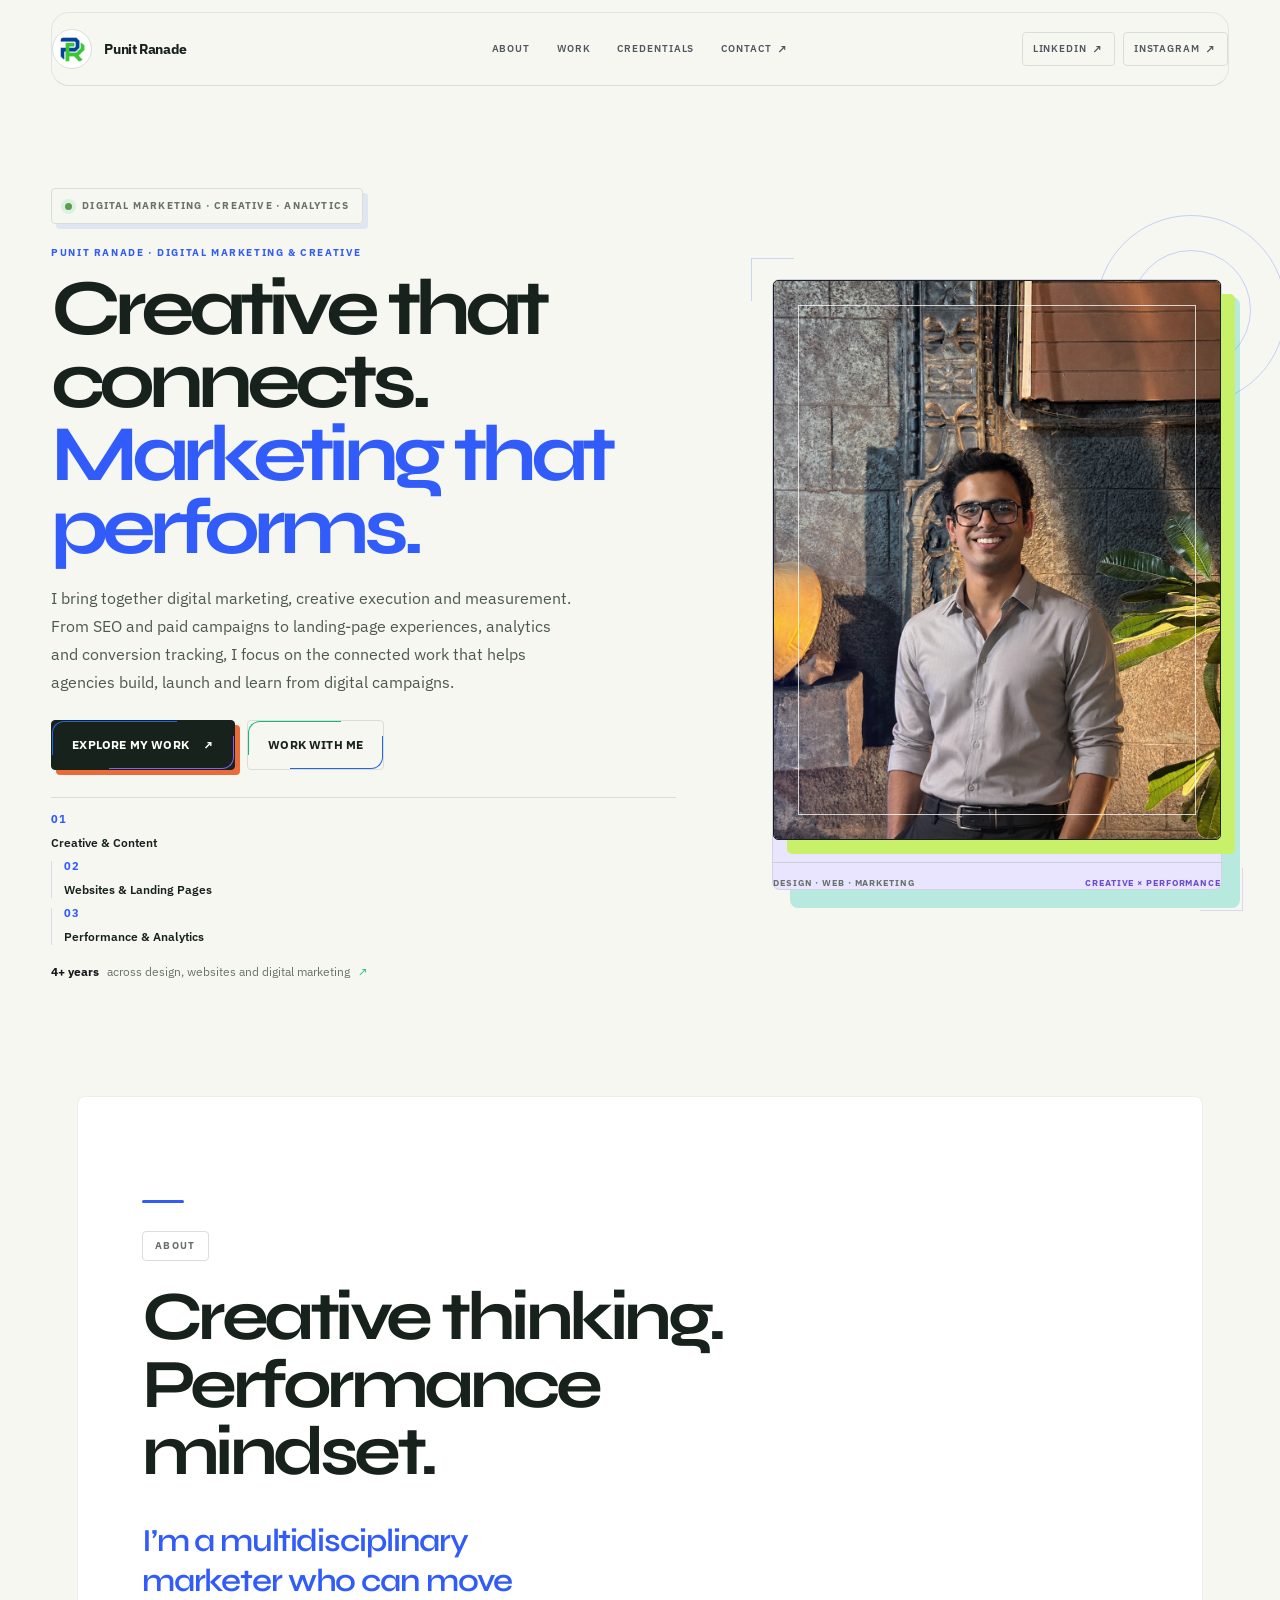
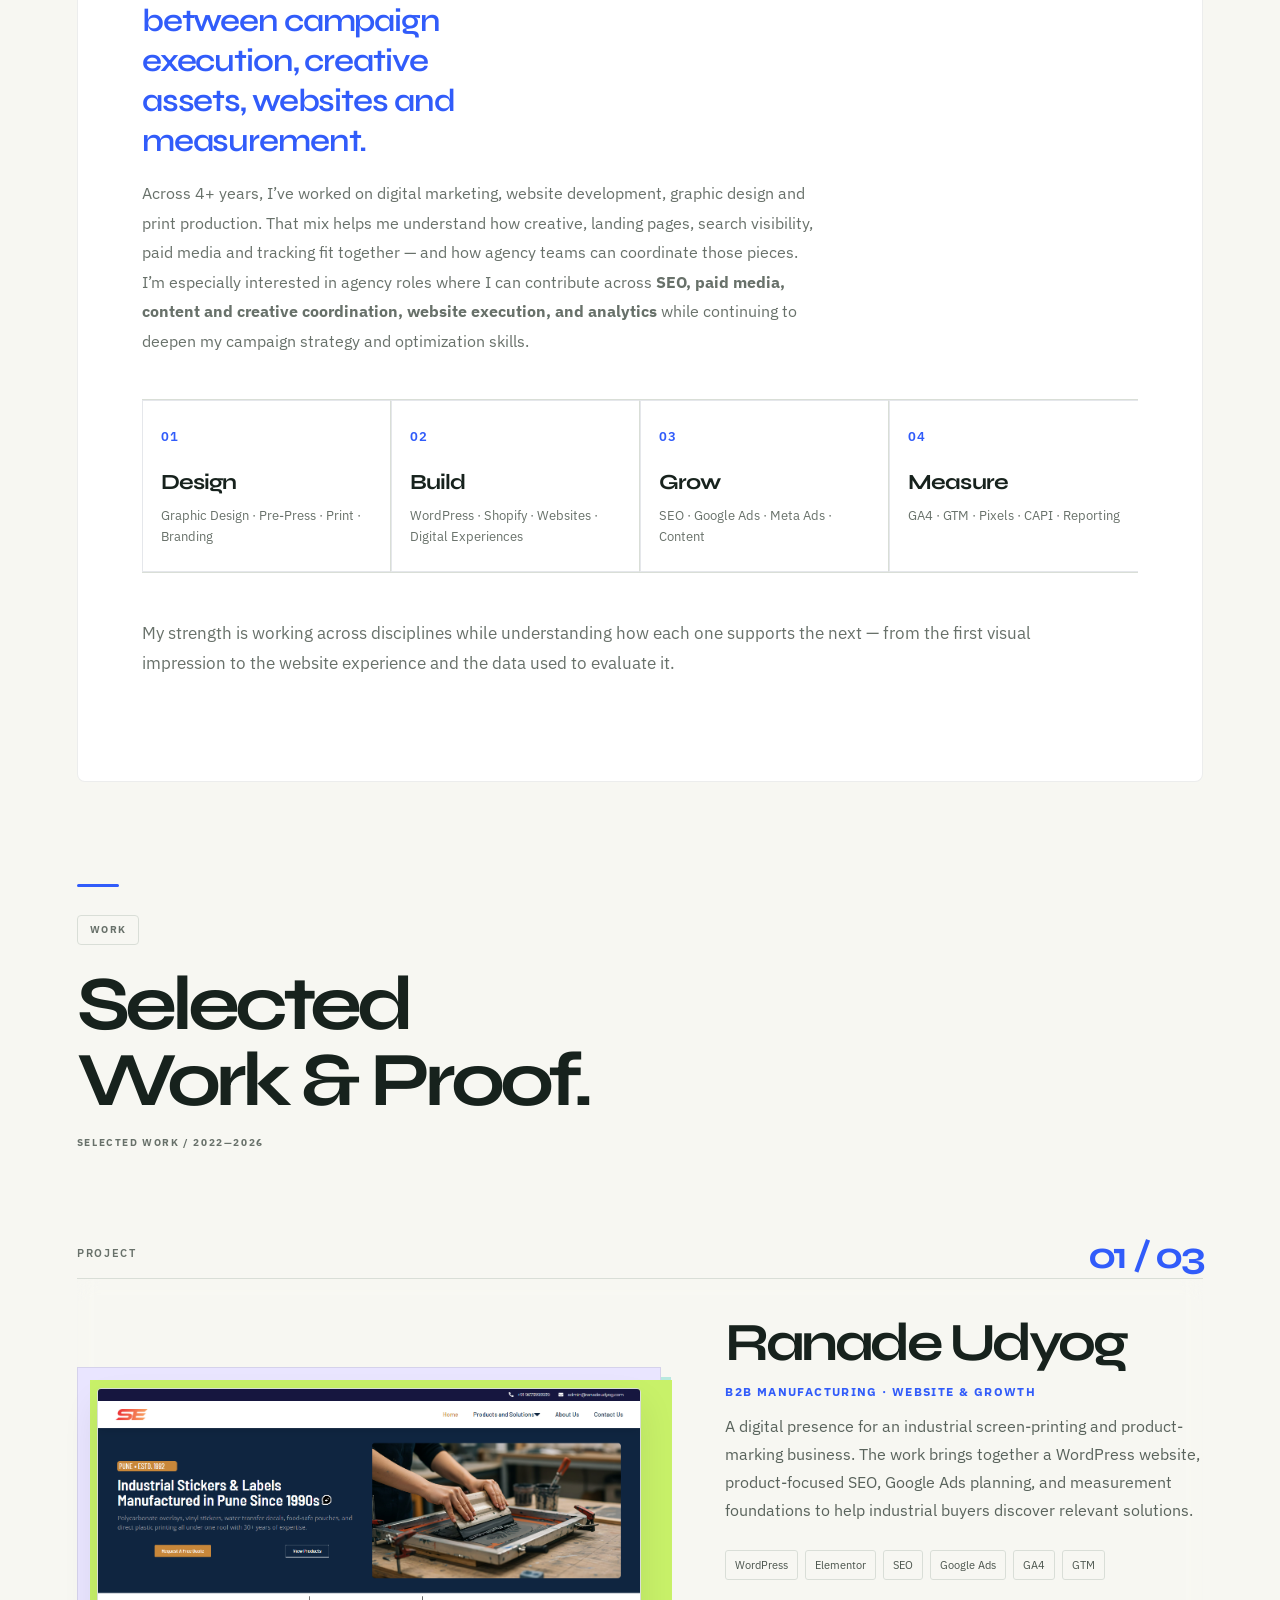
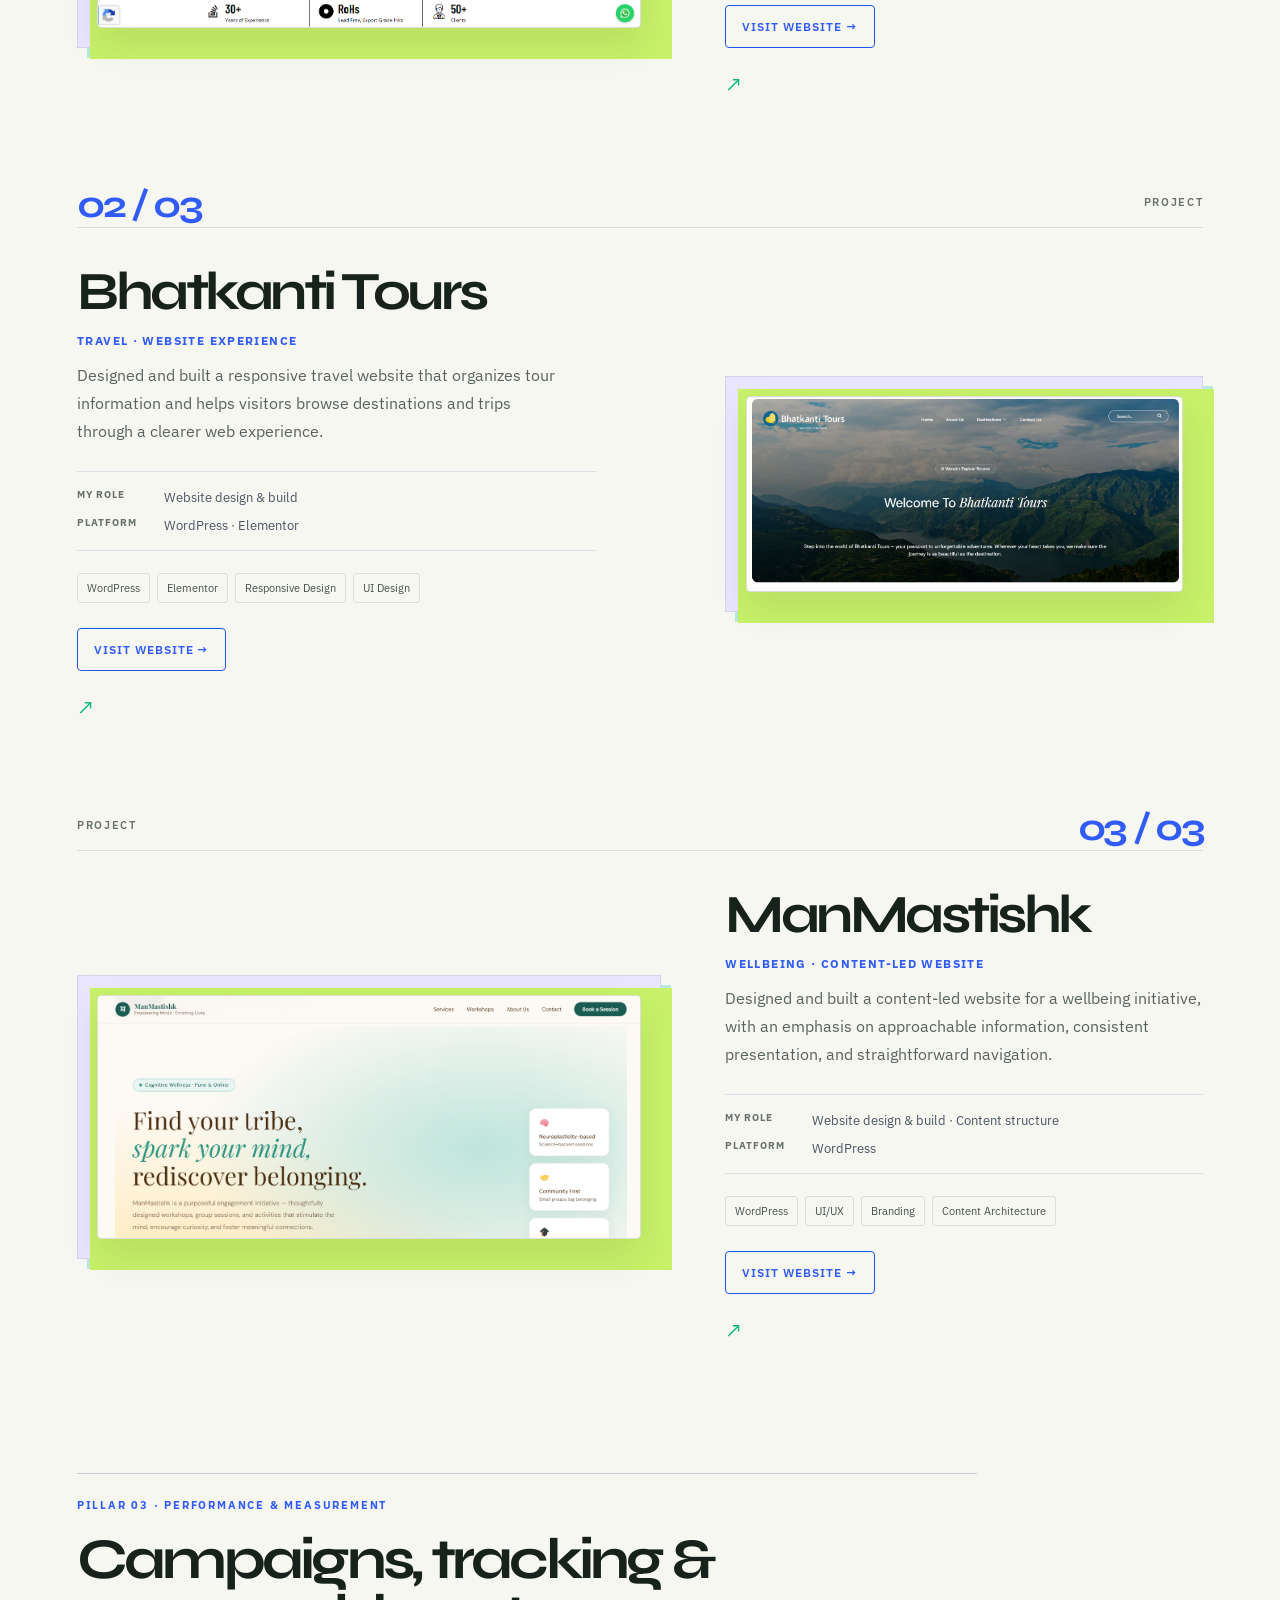
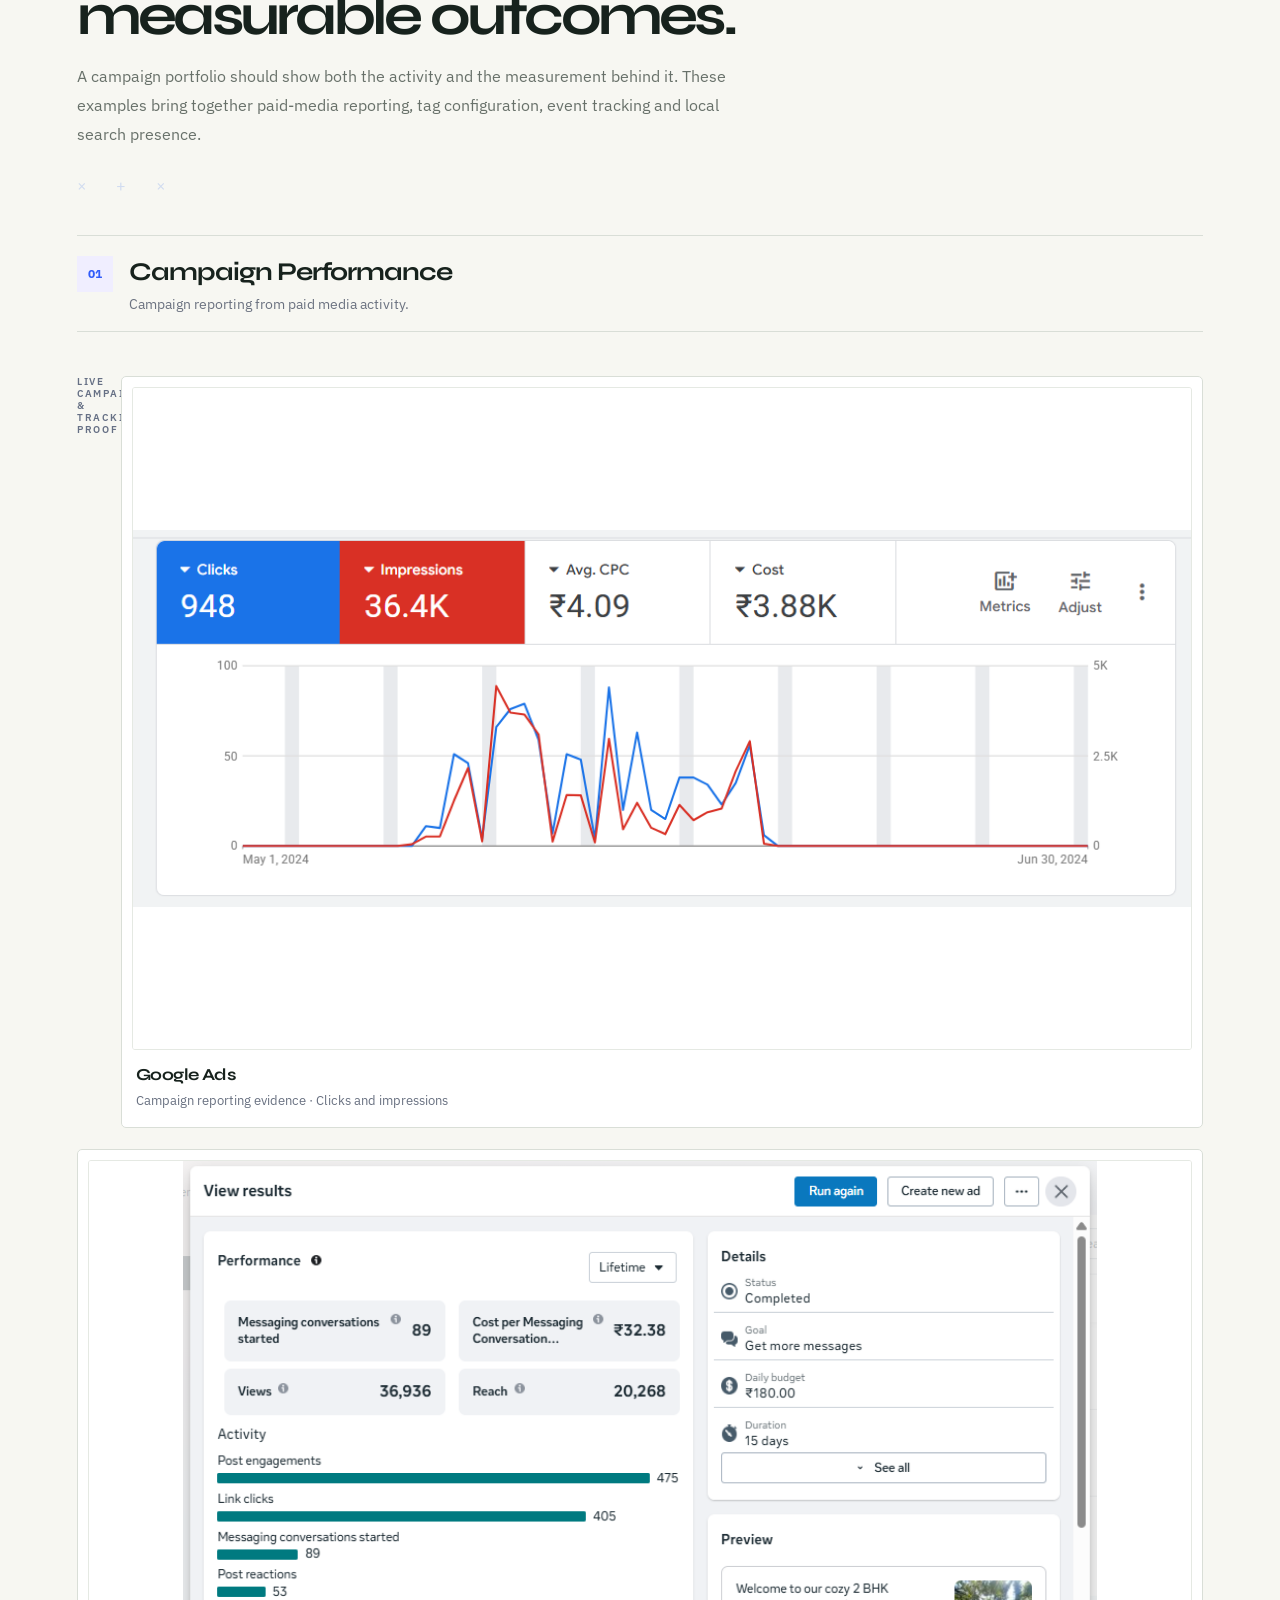
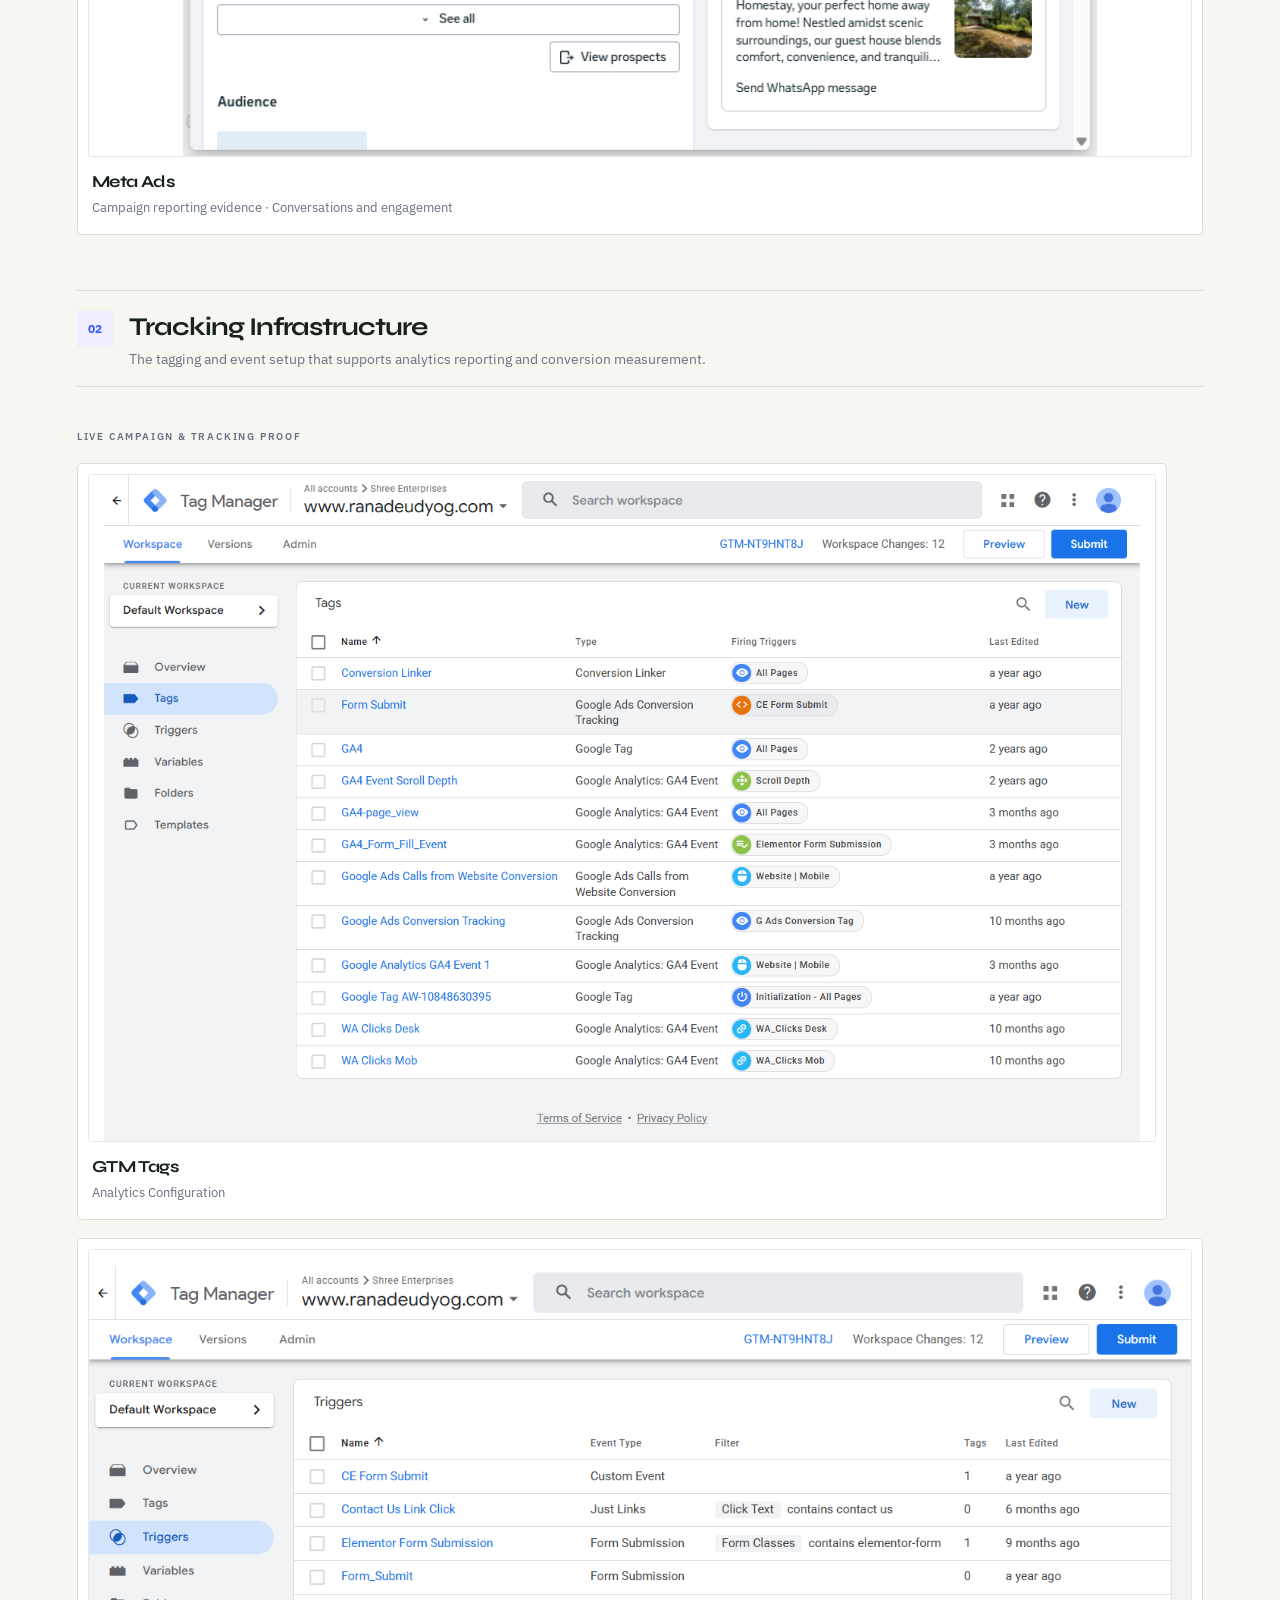
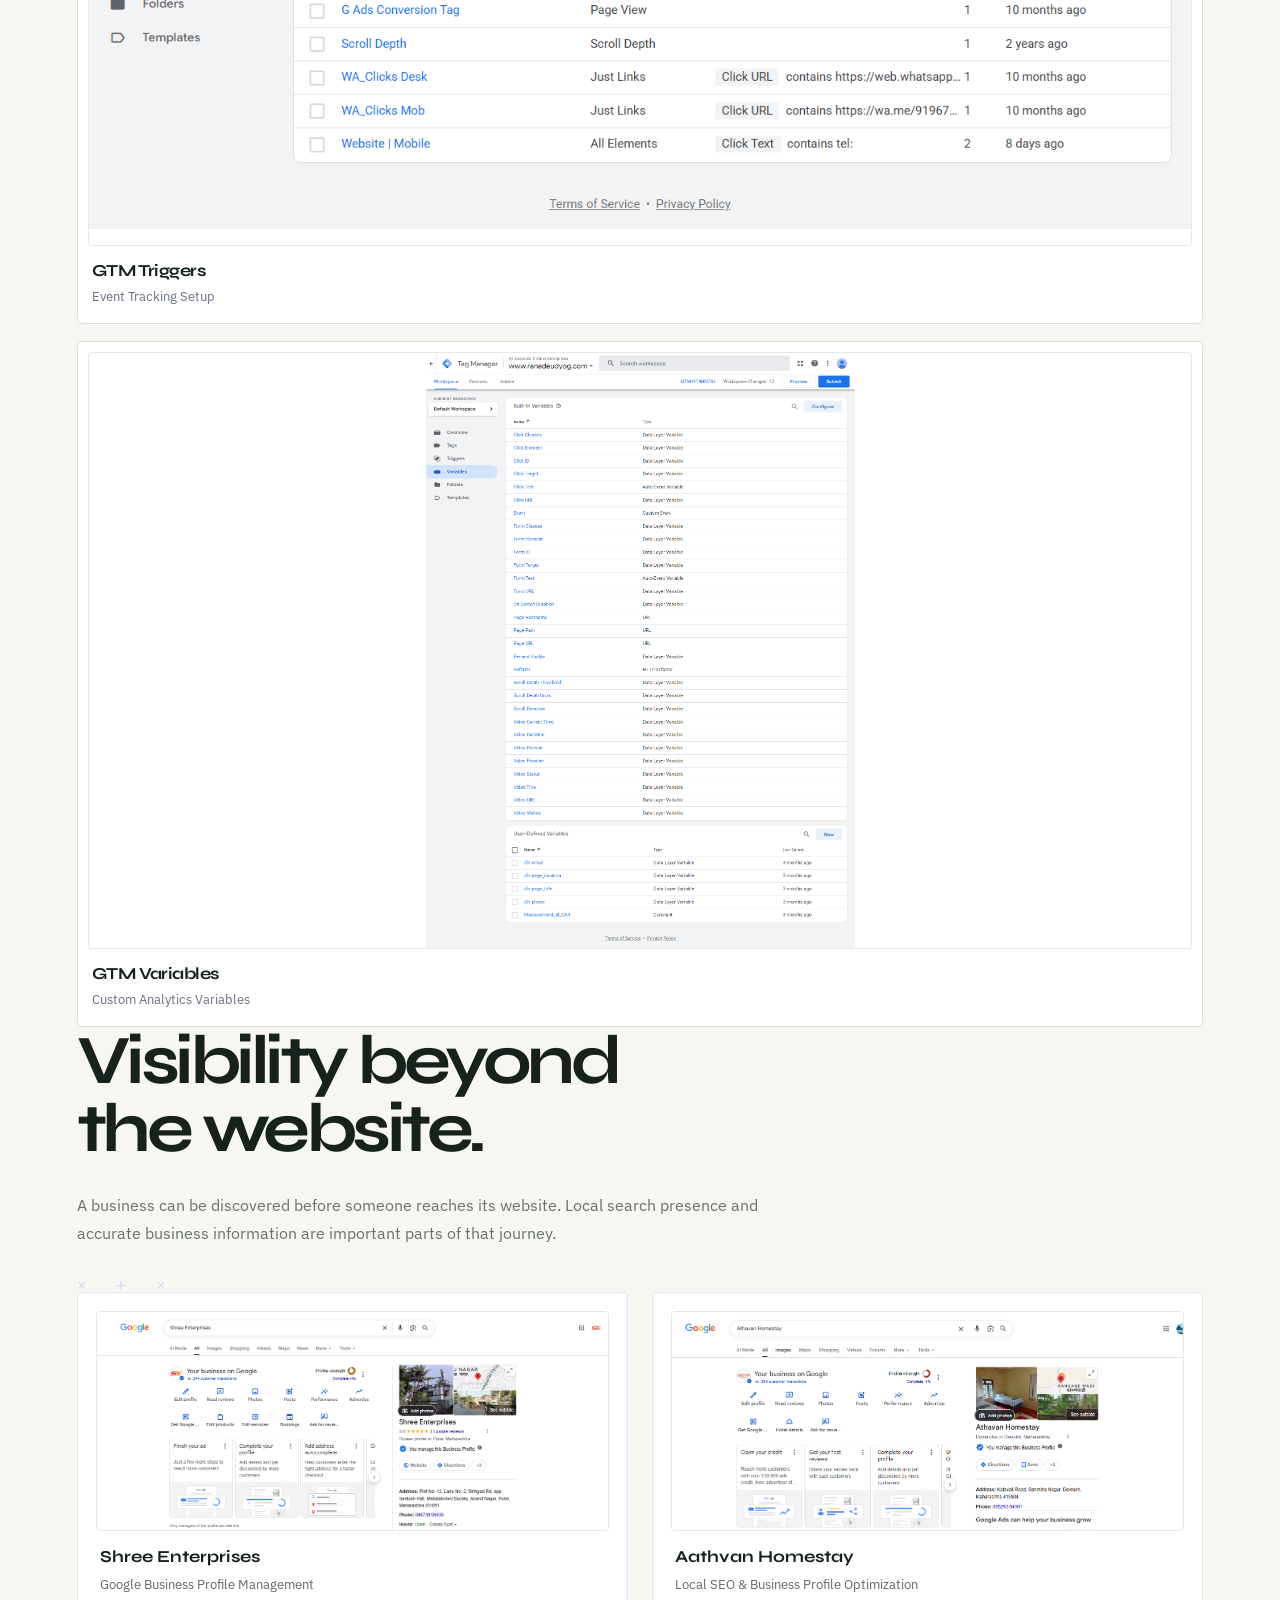
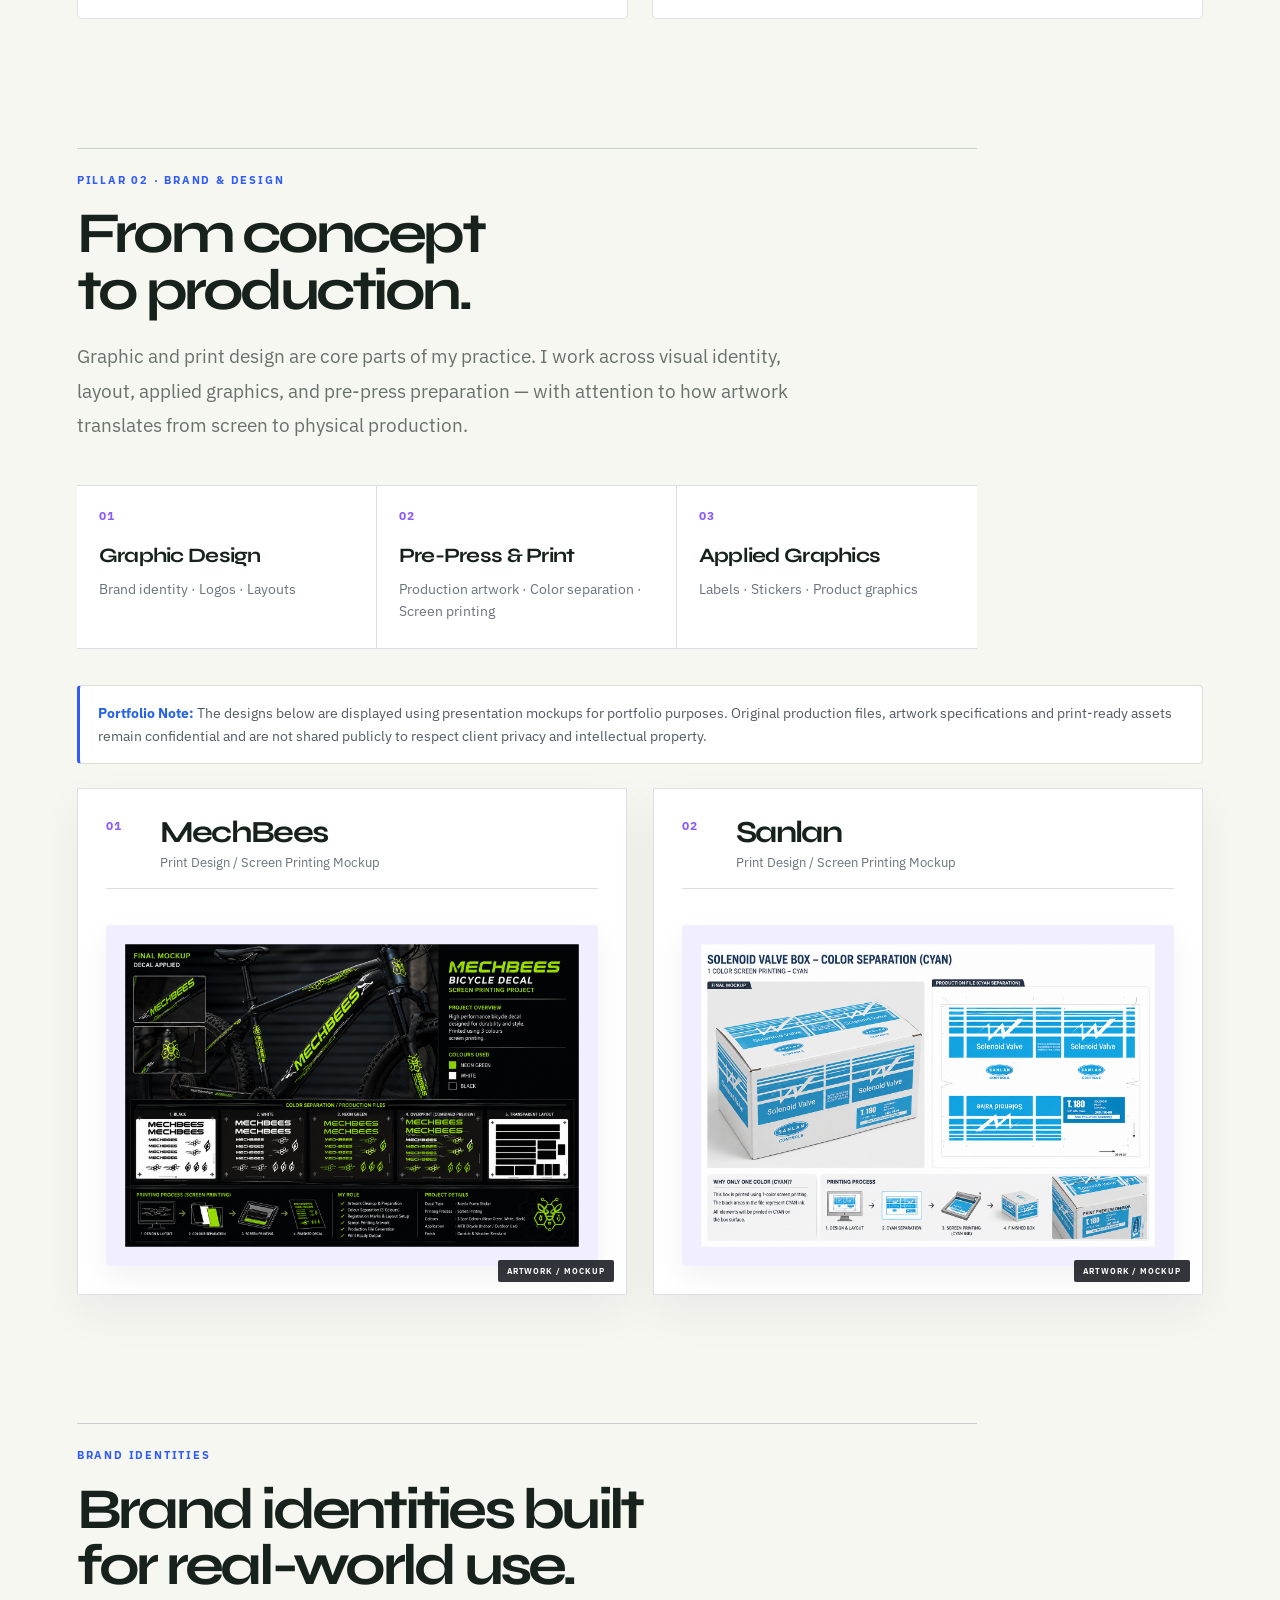
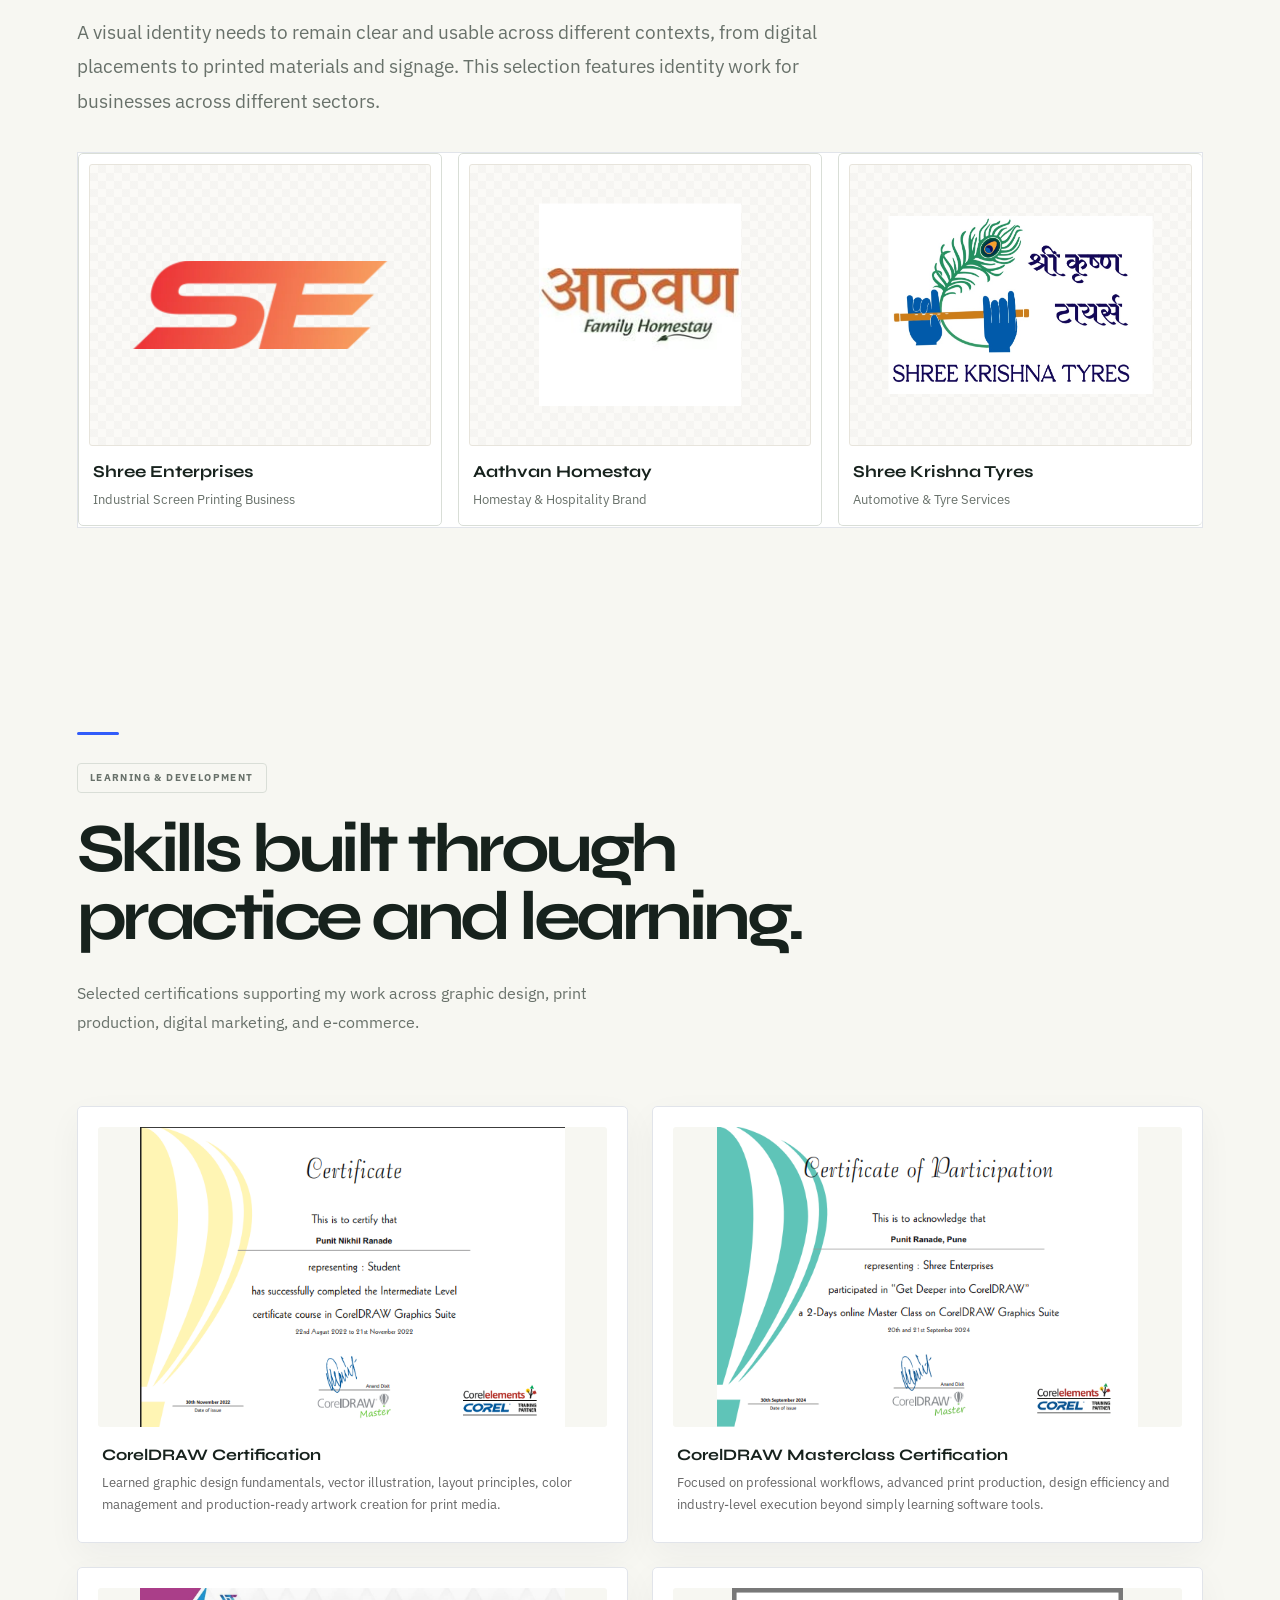
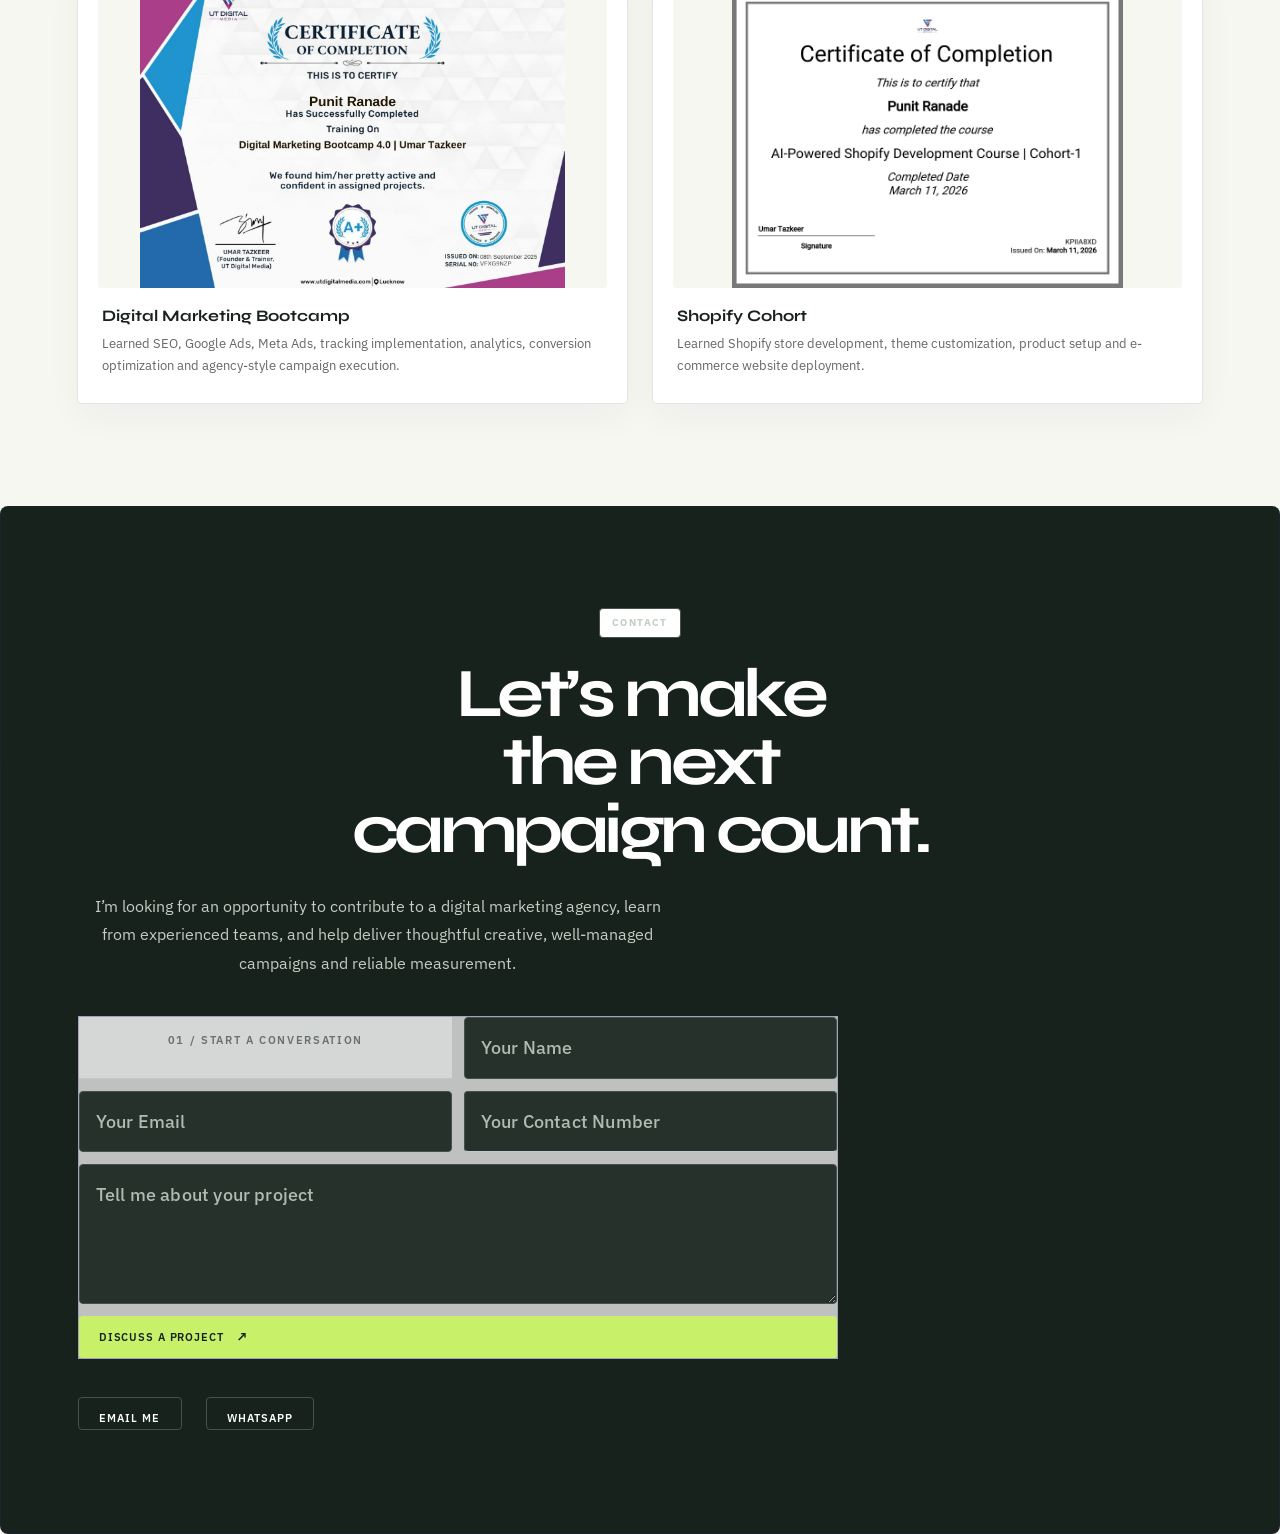
==== index.html @ 127d1a2f "Refine project naming and campaign evidence presentation" ====
<!DOCTYPE html>
<html lang="en">
<head>
    <meta charset="UTF-8">
    <meta name="viewport" content="width=device-width, initial-scale=1.0">
    <title>Punit Ranade | Digital Marketing, Creative & Analytics</title>
    <meta name="description" content="Punit Ranade’s portfolio: digital marketing, SEO, Google Ads, Meta Ads, GA4, GTM, website development, graphic design and campaign measurement." />
    <link rel="icon" type="image/png" href="assets/logo.png">
    <link rel="apple-touch-icon" href="assets/logo.png">
    <link rel="preconnect" href="https://fonts.googleapis.com">
    <link href="https://fonts.googleapis.com/css2?family=Syne:wght@400;500;600;700;800&family=IBM+Plex+Sans:wght@300;400;500;600;700&display=swap" rel="stylesheet">
    <link rel="stylesheet" href="style.css">
    <link rel="stylesheet" href="theme.css?v=header-refinement-2026-10-23">
    <link rel="stylesheet" href="agency-redesign.css?v=2026-10-26">
    <style>
        @media (hover:hover) and (pointer:fine) and (prefers-reduced-motion:no-preference){
            body,body *{cursor:none!important}
            .cursor-dot,.cursor-ring{position:fixed;top:0;left:0;pointer-events:none;z-index:10000;will-change:transform,opacity;opacity:0;transition:opacity .2s ease}
            .cursor-dot{width:7px;height:7px;border-radius:50%;background:var(--blue,#2563EB);margin:-3.5px 0 0 -3.5px}
            .cursor-ring{width:42px;height:42px;border:1px solid rgba(37,99,235,.58);border-radius:50%;display:grid;place-items:center;margin:-21px 0 0 -21px;transition:width .22s ease,height .22s ease,margin .22s ease,border-color .22s ease,background .22s ease,opacity .2s ease,box-shadow .22s ease}
            .cursor-ring span{font:700 7px/1 'IBM Plex Sans',sans-serif;letter-spacing:.08em;color:#fff;opacity:0;transform:scale(.7);transition:opacity .18s ease,transform .18s ease}
            .cursor-dot.is-visible,.cursor-ring.is-visible{opacity:1}
            .cursor-ring.is-active{width:54px;height:54px;margin:-27px 0 0 -27px;border-color:transparent;background:linear-gradient(135deg,var(--blue,#2563EB),var(--purple,#8B5CF6));box-shadow:0 8px 22px rgba(37,99,235,.22)}
            .cursor-ring.is-active span{opacity:1;transform:scale(1)}
            .cursor-ring.is-down{width:34px;height:34px;margin:-17px 0 0 -17px}
        }
        @media (prefers-reduced-motion:reduce), (hover:none), (pointer:coarse){
            .cursor-dot,.cursor-ring{display:none!important}
        }
    </style>
</head>
<body>
    <div class="cursor-dot" aria-hidden="true"></div>
    <div class="cursor-ring" aria-hidden="true"><span></span></div>

    <header class="navbar">
        <a class="logo" href="#top" aria-label="Punit Ranade — home">
            <img src="assets/logo.png" alt="">
            <span class="brand-name">Punit Ranade</span>
        </a>
        <nav aria-label="Main navigation"><ul><li><a href="#about">About</a></li><li><a href="#work">Work</a></li><li><a href="#proof">Credentials</a></li><li><a href="#contact">Contact <span aria-hidden="true">↗</span></a></li></ul></nav>
        <div class="social-links"><a href="https://www.linkedin.com/in/punit-ranade-09" target="_blank" rel="noopener noreferrer">LinkedIn <span aria-hidden="true">↗</span></a><a href="https://www.instagram.com/punitranade" target="_blank" rel="noopener noreferrer">Instagram <span aria-hidden="true">↗</span></a></div>
    </header>

    <section class="hero hero-redesign">
        <div class="hero-content">
            <span class="hero-tag"><span class="hero-status-dot"></span> DIGITAL MARKETING · CREATIVE · ANALYTICS</span>
            <p class="hero-kicker">PUNIT RANADE · DIGITAL MARKETING & CREATIVE</p>
            <h1>Creative that connects.<br><span>Marketing that performs.</span></h1>
            <p class="hero-intro">I bring together digital marketing, creative execution and measurement. From SEO and paid campaigns to landing-page experiences, analytics and conversion tracking, I focus on the connected work that helps agencies build, launch and learn from digital campaigns.</p>
            <div class="hero-buttons"><a href="#work" class="btn-primary">Explore My Work <span aria-hidden="true">↗</span></a><a href="#contact" class="btn-secondary">Work With Me</a></div>
            <div class="hero-pillars" aria-label="Core service areas">
                <a href="#work"><span>01</span> Creative &amp; Content</a>
                <a href="#work"><span>02</span> Websites &amp; Landing Pages</a>
                <a href="#work"><span>03</span> Performance &amp; Analytics</a>
            </div>
            <p class="hero-proofline"><strong>4+ years</strong> across design, websites and digital marketing <span aria-hidden="true">↗</span></p>
        </div>
        <div class="hero-image hero-image-redesign">
            <div class="hero-image-frame"><img src="assets/profile-image.png" alt="Punit Ranade"></div>
            <div class="hero-image-note"><span>DESIGN · WEB · MARKETING</span><span>CREATIVE × PERFORMANCE</span></div>
            <div class="hero-orbit hero-orbit-one" aria-hidden="true"></div>
            <div class="hero-orbit hero-orbit-two" aria-hidden="true"></div>
        </div>
    </section>

    <section id="about" class="section">
        <span class="section-tag">About</span>
        <h2>Creative thinking. Performance mindset.</h2>
        <p class="about-lead">I’m a multidisciplinary marketer who can move between campaign execution, creative assets, websites and measurement.</p>
        <p>Across 4+ years, I’ve worked on digital marketing, website development, graphic design and print production. That mix helps me understand how creative, landing pages, search visibility, paid media and tracking fit together — and how agency teams can coordinate those pieces.</p>
        <p>I’m especially interested in agency roles where I can contribute across <strong>SEO, paid media, content and creative coordination, website execution, and analytics</strong> while continuing to deepen my campaign strategy and optimization skills.</p>
        <div class="about-path">
            <div class="about-step"><span>01</span><h3>Design</h3><p>Graphic Design · Pre-Press · Print · Branding</p></div>
            <div class="about-step"><span>02</span><h3>Build</h3><p>WordPress · Shopify · Websites · Digital Experiences</p></div>
            <div class="about-step"><span>03</span><h3>Grow</h3><p>SEO · Google Ads · Meta Ads · Content</p></div>
            <div class="about-step"><span>04</span><h3>Measure</h3><p>GA4 · GTM · Pixels · CAPI · Reporting</p></div>
        </div>
        <p class="about-close">My strength is working across disciplines while understanding how each one supports the next — from the first visual impression to the website experience and the data used to evaluate it.</p>
    </section>

    <section id="work" class="section">
        <span class="section-tag">Work</span>
        <h2>Selected Work &amp; Proof.</h2>

        <div class="project"><div class="project-image"><img src="assets/ranadeudyog.png" alt="Ranade Udyog website preview"></div><div class="project-content"><h3>Ranade Udyog</h3><span class="project-category">B2B Manufacturing · Website &amp; Growth</span><p>A digital presence for an industrial screen-printing and product-marking business. The work brings together a WordPress website, product-focused SEO, Google Ads planning, and measurement foundations to help industrial buyers discover relevant solutions.</p><div class="tags"><span>WordPress</span><span>Elementor</span><span>SEO</span><span>Google Ads</span><span>GA4</span><span>GTM</span></div><a href="https://ranadeudyog.com" target="_blank" rel="noopener noreferrer">Visit Website →</a></div></div>

        <div class="project reverse"><div class="project-image"><img src="assets/bhatkanti.png" alt="Bhatkanti Tours website preview"></div><div class="project-content"><h3>Bhatkanti Tours</h3><span class="project-category">Travel · Website Experience</span><p>Designed and built a responsive travel website that organizes tour information and helps visitors browse destinations and trips through a clearer web experience.</p><div class="project-meta"><span><b>MY ROLE</b> Website design &amp; build</span><span><b>PLATFORM</b> WordPress · Elementor</span></div><div class="tags"><span>WordPress</span><span>Elementor</span><span>Responsive Design</span><span>UI Design</span></div><a href="https://bhatkantitours.com" target="_blank" rel="noopener noreferrer">Visit Website →</a></div></div>

        <div class="project"><div class="project-image"><img src="assets/manmastishk.png" alt="ManMastishk website preview"></div><div class="project-content"><h3>ManMastishk</h3><span class="project-category">Wellbeing · Content-Led Website</span><p>Designed and built a content-led website for a wellbeing initiative, with an emphasis on approachable information, consistent presentation, and straightforward navigation.</p><div class="project-meta"><span><b>MY ROLE</b> Website design &amp; build · Content structure</span><span><b>PLATFORM</b> WordPress</span></div><div class="tags"><span>WordPress</span><span>UI/UX</span><span>Branding</span><span>Content Architecture</span></div><a href="https://manmastishk.org" target="_blank" rel="noopener noreferrer">Visit Website →</a></div></div>

        <div class="analytics-pillar-intro">
            <span class="analytics-eyebrow">PILLAR 03 · PERFORMANCE &amp; MEASUREMENT</span>
            <h2 class="sub-heading">Campaigns, tracking &amp; measurable outcomes.</h2>
            <p class="section-intro">A campaign portfolio should show both the activity and the measurement behind it. These examples bring together paid-media reporting, tag configuration, event tracking and local search presence.</p>
        </div>
        <div class="evidence-group">
            <div class="evidence-heading"><span>01</span><div><h3>Campaign Performance</h3><p>Campaign reporting from paid media activity.</p></div></div>
            <div class="analytics-grid campaign-evidence">
                <div class="analytics-card"><div class="analytics-image"><img src="assets/gads.png" class="popup-image" alt="Google Ads campaign results"></div><div class="analytics-info"><h3>Google Ads</h3><p>Campaign reporting evidence · Clicks and impressions</p></div></div>
                <div class="analytics-card"><div class="analytics-image"><img src="assets/meta1.png" class="popup-image" alt="Meta Ads campaign results"></div><div class="analytics-info"><h3>Meta Ads</h3><p>Campaign reporting evidence · Conversations and engagement</p></div></div>
            </div>
        </div>
        <div class="evidence-group tracking-evidence">
            <div class="evidence-heading"><span>02</span><div><h3>Tracking Infrastructure</h3><p>The tagging and event setup that supports analytics reporting and conversion measurement.</p></div></div>
            <div class="analytics-grid tracking-grid">
                <div class="analytics-card"><div class="analytics-image"><img src="assets/gtm-tags.png" class="popup-image" alt="Google Tag Manager tags"></div><div class="analytics-info"><h3>GTM Tags</h3><p>Analytics Configuration</p></div></div>
                <div class="analytics-card"><div class="analytics-image"><img src="assets/gtm_triggers.png" class="popup-image" alt="Google Tag Manager triggers"></div><div class="analytics-info"><h3>GTM Triggers</h3><p>Event Tracking Setup</p></div></div>
                <div class="analytics-card"><div class="analytics-image"><img src="assets/gtm_variables.png" class="popup-image" alt="Google Tag Manager variables"></div><div class="analytics-info"><h3>GTM Variables</h3><p>Custom Analytics Variables</p></div></div>
            </div>
        </div>

        <h2 class="sub-heading">Visibility beyond the website.</h2>
        <p class="section-intro">A business can be discovered before someone reaches its website. Local search presence and accurate business information are important parts of that journey.</p>
        <div class="gbp-grid">
            <div class="analytics-card reveal"><div class="analytics-image"><img src="assets/gbp1.png" class="popup-image" alt="Shree Enterprises Google Business Profile"></div><div class="analytics-info"><h3>Shree Enterprises</h3><p>Google Business Profile Management</p></div></div>
            <div class="analytics-card reveal"><div class="analytics-image"><img src="assets/gbp2.png" class="popup-image" alt="Aathvan Homestay Google Business Profile"></div><div class="analytics-info"><h3>Aathvan Homestay</h3><p>Local SEO &amp; Business Profile Optimization</p></div></div>
        </div>

        <div class="design-pillar-intro">
            <span class="design-eyebrow">PILLAR 02 · BRAND &amp; DESIGN</span>
            <h2 class="sub-heading">From concept to production.</h2>
            <p class="design-pillar-lead">Graphic and print design are core parts of my practice. I work across visual identity, layout, applied graphics, and pre-press preparation — with attention to how artwork translates from screen to physical production.</p>
            <div class="design-capabilities">
                <div><span>01</span><h3>Graphic Design</h3><p>Brand identity · Logos · Layouts</p></div>
                <div><span>02</span><h3>Pre-Press &amp; Print</h3><p>Production artwork · Color separation · Screen printing</p></div>
                <div><span>03</span><h3>Applied Graphics</h3><p>Labels · Stickers · Product graphics</p></div>
            </div>
        </div>
        <div class="disclaimer"><strong>Portfolio Note:</strong> The designs below are displayed using presentation mockups for portfolio purposes. Original production files, artwork specifications and print-ready assets remain confidential and are not shared publicly to respect client privacy and intellectual property.</div>
        <div class="design-grid">
            <div class="design-item"><div class="design-label"><span>01</span><h3>MechBees</h3><p>Print Design / Screen Printing Mockup</p></div><img src="assets/MechBees_Mockup.png" class="popup-image" alt="MechBees print design mockup"></div>
            <div class="design-item"><div class="design-label"><span>02</span><h3>Sanlan</h3><p>Print Design / Screen Printing Mockup</p></div><img src="assets/Sanlan_Mockup.png" class="popup-image" alt="Sanlan print design mockup"></div>
        </div>

        <div class="logo-pillar-intro">
            <span class="design-eyebrow">BRAND IDENTITIES</span>
            <h2 class="sub-heading">Brand identities built for real-world use.</h2>
            <p class="design-pillar-lead">A visual identity needs to remain clear and usable across different contexts, from digital placements to printed materials and signage. This selection features identity work for businesses across different sectors.</p>
        </div>
        <div class="logo-grid">
            <div class="analytics-card"><img src="assets/SE_Logo.webp" class="popup-image" alt="Shree Enterprises logo"><div class="analytics-info"><h3>Shree Enterprises</h3><p>Industrial Screen Printing Business</p></div></div>
            <div class="analytics-card"><img src="assets/logo2.png" class="popup-image" alt="Aathvan Homestay logo"><div class="analytics-info"><h3>Aathvan Homestay</h3><p>Homestay &amp; Hospitality Brand</p></div></div>
            <div class="analytics-card"><img src="assets/logo3.jpeg" class="popup-image" alt="Shree Krishna Tyres logo"><div class="analytics-info"><h3>Shree Krishna Tyres</h3><p>Automotive &amp; Tyre Services</p></div></div>
        </div>
    </section>

    <section id="proof" class="section">
        <span class="section-tag">Learning &amp; Development</span><h2>Skills built through practice and learning.</h2><p>Selected certifications supporting my work across graphic design, print production, digital marketing, and e-commerce.</p>
        <div class="certificate-grid">
            <div class="analytics-card reveal"><img src="assets/corel.png" class="popup-image" alt="CorelDRAW certification"><div class="analytics-info"><h3>CorelDRAW Certification</h3><p>Learned graphic design fundamentals, vector illustration, layout principles, color management and production-ready artwork creation for print media.</p></div></div>
            <div class="analytics-card reveal"><img src="assets/corel_masterclass.png" class="popup-image" alt="CorelDRAW Masterclass certification"><div class="analytics-info"><h3>CorelDRAW Masterclass Certification</h3><p>Focused on professional workflows, advanced print production, design efficiency and industry-level execution beyond simply learning software tools.</p></div></div>
            <div class="analytics-card reveal"><img src="assets/dg.jpeg" class="popup-image" alt="Digital Marketing Bootcamp certificate"><div class="analytics-info"><h3>Digital Marketing Bootcamp</h3><p>Learned SEO, Google Ads, Meta Ads, tracking implementation, analytics, conversion optimization and agency-style campaign execution.</p></div></div>
            <div class="analytics-card reveal"><img src="assets/shopify_certificate.png" class="popup-image" alt="Shopify Cohort certificate"><div class="analytics-info"><h3>Shopify Cohort</h3><p>Learned Shopify store development, theme customization, product setup and e-commerce website deployment.</p></div></div>
        </div>
    </section>

    <section id="contact" class="section contact">
        <span class="section-tag">Contact</span><h2>Let’s make the next campaign count.</h2><p>I’m looking for an opportunity to contribute to a digital marketing agency, learn from experienced teams, and help deliver thoughtful creative, well-managed campaigns and reliable measurement.</p>
        <form><input type="text" placeholder="Your Name"><input type="email" placeholder="Your Email"><input type="contact" placeholder="Your Contact Number"><textarea placeholder="Tell me about your project"></textarea><button type="submit">Discuss a Project</button></form>
        <div class="contact-links"><a href="mailto:ranadepunit@gmail.com">Email Me</a><a href="https://wa.me/918605760772">WhatsApp</a></div>
    </section>

    <div id="lightbox"><span class="close-btn">&times;</span><img id="lightbox-img" src=""></div>

    <script>
    const images=document.querySelectorAll('.popup-image');
    const lightbox=document.getElementById('lightbox');
    const lightboxImg=document.getElementById('lightbox-img');
    const closeBtn=document.querySelector('.close-btn');
    images.forEach(img=>{img.addEventListener('click',()=>{lightbox.style.display='flex';lightboxImg.src=img.src;});});
    closeBtn.addEventListener('click',()=>lightbox.style.display='none');
    lightbox.addEventListener('click',(e)=>{if(e.target===lightbox){lightbox.style.display='none';}});
    </script>
    <script>
    const observer=new IntersectionObserver(entries=>{entries.forEach(entry=>{if(entry.isIntersecting){entry.target.classList.add('show');}});},{threshold:0.1});
    document.querySelectorAll('.project,.analytics-card,.logo-grid img,.design-grid img').forEach(el=>{el.classList.add('reveal');observer.observe(el);});
    </script>
    <script>
    const sections=document.querySelectorAll('section[id]');const navLinks=document.querySelectorAll('.navbar a');window.addEventListener('scroll',()=>{let current='';sections.forEach(section=>{const sectionTop=section.offsetTop-180;if(window.scrollY>=sectionTop) current=section.getAttribute('id');});navLinks.forEach(link=>{link.classList.remove('active');if(link.getAttribute('href')==='#'+current) link.classList.add('active');});});
    </script>
    <script>
    document.querySelectorAll('.project-image').forEach(image=>{
        const project=image.closest('.project');
        const link=project?.querySelector('.project-content a[href]');
        if(!link)return;
        image.setAttribute('role','link');
        image.setAttribute('tabindex','0');
        image.setAttribute('aria-label',`Open ${project.querySelector('h3')?.textContent.trim()||'project'} website`);
        image.addEventListener('click',()=>window.open(link.href,'_blank','noopener,noreferrer'));
        image.addEventListener('keydown',event=>{
            if(event.key==='Enter'||event.key===' '){event.preventDefault();window.open(link.href,'_blank','noopener,noreferrer');}
        });
    });
    </script>
    <script>
    if(window.matchMedia('(hover:hover) and (pointer:fine) and (prefers-reduced-motion:no-preference)').matches){
        const dot=document.querySelector('.cursor-dot');
        const ring=document.querySelector('.cursor-ring');
        const label=ring.querySelector('span');
        let mouseX=window.innerWidth/2,mouseY=window.innerHeight/2;
        let ringX=mouseX,ringY=mouseY;
        let visible=false;
        const setCursorLabel=text=>{label.textContent=text||'';ring.classList.toggle('is-active',!!text);};
        const moveCursor=e=>{
            mouseX=e.clientX;mouseY=e.clientY;
            dot.style.transform=`translate(${mouseX}px,${mouseY}px)`;
            if(!visible){visible=true;dot.classList.add('is-visible');ring.classList.add('is-visible');}
        };
        const animate=()=>{
            ringX+=(mouseX-ringX)*0.16;
            ringY+=(mouseY-ringY)*0.16;
            ring.style.transform=`translate(${ringX}px,${ringY}px)`;
            requestAnimationFrame(animate);
        };
        animate();
        window.addEventListener('pointermove',moveCursor,{passive:true});
        window.addEventListener('pointerdown',()=>ring.classList.add('is-down'));
        window.addEventListener('pointerup',()=>ring.classList.remove('is-down'));
        document.addEventListener('mouseleave',()=>{dot.classList.remove('is-visible');ring.classList.remove('is-visible');visible=false;});
        document.addEventListener('mouseenter',()=>{if(visible){dot.classList.add('is-visible');ring.classList.add('is-visible');}});
        document.querySelectorAll('a,button,input,textarea,select,[role="link"]').forEach(el=>{
            el.addEventListener('mouseenter',()=>setCursorLabel('OPEN'));
            el.addEventListener('mouseleave',()=>setCursorLabel(''));
        });
        document.querySelectorAll('.project-image').forEach(el=>{
            el.addEventListener('mouseenter',()=>setCursorLabel('VIEW'));
            el.addEventListener('mouseleave',()=>setCursorLabel(''));
        });
        document.querySelectorAll('.popup-image').forEach(el=>{
            el.addEventListener('mouseenter',()=>setCursorLabel('ZOOM'));
            el.addEventListener('mouseleave',()=>setCursorLabel(''));
        });
    }
    </script>
</body>
</html>
---- style.css ----
:root{--orange:#F26627;--blue:#325D79;--mint:#9BD7D1;--cream:#EFEEEE;--text:#1A1A1A;--white:#FFFFFF;--radius:24px}*{margin:0;padding:0;box-sizing:border-box}html{scroll-behavior:smooth}body{background:var(--cream);color:var(--text);font-family:'Inter',sans-serif;overflow-x:hidden}h1,h2,h3{font-family:'Space Grotesk',sans-serif}h1{font-size:clamp(3rem,6.5vw,5.8rem);line-height:.95;letter-spacing:-2px}h2{font-size:clamp(2rem,4vw,4rem);margin-bottom:20px}h3{font-size:1.6rem}p{color:#555;line-height:1.8}a{text-decoration:none}
/* Fluid page shell: uses the device width while keeping comfortable outer gutters */
.section,.navbar,.hero{width:min(92vw,1500px);margin-inline:auto}.section{padding:clamp(90px,9vw,140px) 0}.navbar{display:grid;grid-template-columns:180px 1fr 180px;align-items:center;padding:8px 0;min-height:70px;position:sticky;top:0;backdrop-filter:blur(20px);z-index:100}.logo{font-family:'Space Grotesk';font-size:1.3rem;font-weight:700}.logo img{height:42px;width:auto}nav{justify-self:center}.navbar ul{display:flex;gap:30px;list-style:none}.navbar a{color:var(--text);transition:.3s}.social-links{justify-self:end;display:flex;gap:18px}
/* HERO */
.hero{min-height:80vh;display:grid;grid-template-columns:minmax(0,1.08fr) minmax(420px,.92fr);align-items:center;gap:clamp(48px,6vw,110px);position:relative}.hero-content{position:relative;align-self:center}.hero-tag{display:inline-block;background:white;padding:12px 20px;border-radius:999px;margin-bottom:30px}.hero p{max-width:600px;margin-top:25px;font-size:1.08rem}.hero-buttons{display:flex;gap:15px;margin-top:40px}.btn-primary,.btn-secondary{padding:15px 24px;border-radius:999px;font-weight:600}.btn-primary{background:var(--orange);color:white}.btn-secondary{border:2px solid var(--text);color:var(--text)}.hero-image{align-self:center;display:flex;align-items:center;justify-content:center;position:relative}.hero-image img{width:100%;max-width:520px;border-radius:30px}
.section-tag{display:inline-block;background:white;padding:10px 18px;border-radius:999px;margin-bottom:25px;font-size:.9rem}.about p,#about p{max-width:850px;font-size:1.15rem}.section:not(:first-of-type)::before{content:'';display:block;width:80px;height:4px;border-radius:999px;background:linear-gradient(90deg,var(--orange),var(--mint));margin-bottom:40px}
.project{display:grid;grid-template-columns:1fr 1fr;gap:60px;align-items:center;margin-top:120px;background:rgba(255,255,255,.65);backdrop-filter:blur(10px);border-radius:32px;padding:40px;box-shadow:0 10px 40px rgba(0,0,0,.04)}.project.reverse .project-image{order:2}.project.reverse .project-content{order:1}.project-image{position:relative;cursor:pointer}.project-image img{width:100%;border-radius:30px;transition:.4s;box-shadow:0 15px 40px rgba(0,0,0,.08)}.project-image img:hover{transform:translateY(-10px)}.project-category{display:block;color:var(--orange);margin:10px 0 20px}.project-content p{margin-bottom:25px}.tags{display:flex;flex-wrap:wrap;gap:10px;margin-bottom:25px}.tags span{background:white;padding:10px 15px;border-radius:999px;font-size:.85rem;transition:.3s}.tags span:hover{background:var(--orange);color:white}.project-content a{color:var(--orange);font-weight:600}
.analytics-grid{display:grid;grid-template-columns:repeat(auto-fit,minmax(320px,1fr));gap:30px;margin-top:50px}.analytics-card{background:#fff;border-radius:24px;overflow:hidden;transition:.3s;box-shadow:0 8px 24px rgba(0,0,0,.05)}.analytics-card:hover{transform:translateY(-8px)}.analytics-image{height:220px;overflow:hidden}.analytics-image img{width:100%;height:100%;object-fit:cover;cursor:pointer}.analytics-info{padding:20px}.analytics-info h3{font-size:1.1rem;margin-bottom:8px}.analytics-info p{font-size:.9rem;color:#666}.gbp-grid,.design-grid{display:grid;grid-template-columns:1fr 1fr;gap:25px}.gbp-grid img,.design-grid img{width:100%;border-radius:25px}.logo-grid{display:grid;grid-template-columns:repeat(3,1fr);gap:25px}.logo-grid img{width:100%;background:white;padding:40px;border-radius:25px}.analytics-grid+.sub-heading,.gbp-grid+.sub-heading{margin-top:120px}.disclaimer{margin:28px 0 50px;padding:22px 26px;background:rgba(255,255,255,.78);border:1px solid rgba(50,93,121,.22);border-left:5px solid var(--blue);border-radius:18px;box-shadow:0 10px 30px rgba(50,93,121,.08);color:#3d4650;line-height:1.75}.disclaimer strong{color:var(--blue)}.design-grid+.sub-heading{margin-top:80px}.certificate-grid{margin-top:50px;display:grid;grid-template-columns:repeat(auto-fit,minmax(250px,1fr));gap:30px}.certificate-grid img{width:100%;border-radius:25px;transition:.3s;background:#fff;padding:10px;box-shadow:0 10px 30px rgba(0,0,0,.08)}.certificate-grid img:hover,.design-grid img:hover{transform:translateY(-8px);transition:.3s}.popup-image{cursor:zoom-in;transition:.3s}.popup-image:hover{transform:scale(1.02)}
#lightbox{position:fixed;inset:0;background:rgba(0,0,0,.92);display:none;justify-content:center;align-items:center;z-index:9999;padding:40px}#lightbox-img{max-width:95%;max-height:92vh;border-radius:20px;box-shadow:0 20px 80px rgba(0,0,0,.4)}.close-btn{position:absolute;top:20px;right:35px;color:#fff;font-size:50px;cursor:pointer}.contact{text-align:center}.contact p{max-width:700px;margin:auto}form{max-width:700px;margin:50px auto;display:flex;flex-direction:column;gap:15px}input,textarea{border:none;padding:18px;border-radius:18px;font-family:inherit;background:white}textarea{min-height:180px}button{border:none;background:var(--orange);color:white;padding:18px;border-radius:18px;cursor:pointer;font-weight:600}.contact-links{display:flex;justify-content:center;gap:20px}.contact-links a{background:white;color:var(--text);padding:15px 20px;border-radius:999px}
.cursor-dot,.cursor-ring{position:fixed;top:0;left:0;pointer-events:none;z-index:10000;border-radius:50%;transform:translate(-50%,-50%)}.cursor-dot{width:8px;height:8px;background:#8B5CF6}.cursor-ring{width:34px;height:34px;border:1.5px solid #2563EB;transition:width .2s ease,height .2s ease,background .2s ease,border-color .2s ease,box-shadow .2s ease}.cursor-ring.cursor-active{width:54px;height:54px;background:linear-gradient(135deg,#2563EB,#8B5CF6);border-color:transparent;box-shadow:0 8px 24px rgba(37,99,235,.22)}.cursor-ring.cursor-active::after{content:attr(data-label);position:absolute;inset:0;display:grid;place-items:center;color:#fff;font:600 9px/1 'Inter',sans-serif;letter-spacing:.08em}body.has-custom-cursor,body.has-custom-cursor a,body.has-custom-cursor button{cursor:none}@media(max-width:900px),(hover:none),(pointer:coarse){.cursor-dot,.cursor-ring{display:none!important}body,body a,body button{cursor:auto!important}}
@media(prefers-reduced-motion:no-preference){@keyframes pageFadeIn{from{opacity:0}to{opacity:1}}@keyframes heroRise{from{opacity:0;transform:translateY(22px)}to{opacity:1;transform:translateY(0)}}@keyframes heroImageIn{from{opacity:0;transform:translateY(26px) scale(.985)}to{opacity:1;transform:translateY(0) scale(1)}}body{animation:pageFadeIn .55s ease both}.hero-content>*{opacity:0;animation:heroRise .7s cubic-bezier(.2,.8,.2,1) forwards}.hero-content .hero-tag{animation-delay:.08s}.hero-content h1{animation-delay:.16s}.hero-content p{animation-delay:.24s}.hero-content .hero-buttons{animation-delay:.34s}.hero-image{opacity:0;animation:heroImageIn .9s cubic-bezier(.2,.8,.2,1) .18s forwards}.hero-image img{transition:transform .6s cubic-bezier(.2,.8,.2,1)}.hero-image:hover img{transform:translateY(-6px) scale(1.01)}.reveal{opacity:0;transform:translateY(28px);transition:opacity .75s cubic-bezier(.2,.8,.2,1),transform .75s cubic-bezier(.2,.8,.2,1)}.reveal.show{opacity:1;transform:translateY(0)}}
@media(prefers-reduced-motion:reduce){html{scroll-behavior:auto}.reveal{opacity:1!important;transform:none!important;transition:none!important}body,.hero-content>*,.hero-image{animation:none!important;opacity:1!important}}
@media(max-width:1200px){.section,.navbar,.hero{width:min(94vw,1500px)}.hero{gap:clamp(40px,5vw,70px);grid-template-columns:minmax(0,1.05fr) minmax(360px,.95fr)}}@media(max-width:900px){.navbar{width:min(94vw,720px);display:flex;flex-direction:column;gap:20px}.hero{width:min(94vw,720px);grid-template-columns:1fr;padding-top:40px;min-height:auto;gap:55px}.hero-image img{max-width:min(100%,520px)}.section{width:min(92vw,720px)}.project{grid-template-columns:1fr;padding:25px}.project.reverse .project-image,.project.reverse .project-content{order:unset}.gbp-grid,.design-grid,.logo-grid{grid-template-columns:1fr}h1{font-size:3.5rem}.hero-buttons{flex-direction:column}.contact-links{flex-direction:column}}@media(max-width:600px){.section,.hero,.navbar{width:92vw}.hero{gap:42px}.hero-image img{width:100%}h1{font-size:clamp(3rem,15vw,4.5rem)}}

/* ===== ANIMATION FINISHING LAYER ===== */
/* Remove the old project overlay completely */
.project-image::after{content:none!important;display:none!important}

@media (prefers-reduced-motion:no-preference){
  @keyframes sectionAccent{from{transform:scaleX(0);opacity:0}to{transform:scaleX(1);opacity:1}}
  @keyframes softLift{0%,100%{transform:translateY(0)}50%{transform:translateY(-6px)}}

  /* Navbar */
  .navbar{transition:background-color .3s ease,box-shadow .3s ease,transform .3s ease}
  .navbar.scrolled{box-shadow:0 14px 35px rgba(22,24,29,.07)}
  .navbar a{transition:color .25s ease,transform .25s ease}
  .navbar a:hover{transform:translateY(-2px)}
  .navbar nav a{position:relative}
  .navbar nav a::after{content:'';position:absolute;left:0;right:0;bottom:-8px;height:2px;border-radius:999px;background:var(--blue);transform:scaleX(0);transform-origin:left;transition:transform .25s ease}
  .navbar nav a:hover::after,.navbar nav a.active::after{transform:scaleX(1)}
  .navbar nav a.active{color:var(--blue)}

  /* Reveal rhythm and stagger */
  .reveal{will-change:opacity,transform}
  .analytics-grid .reveal:nth-child(2),.gbp-grid .reveal:nth-child(2),.logo-grid .reveal:nth-child(2),.certificate-grid .reveal:nth-child(2){transition-delay:.08s}
  .analytics-grid .reveal:nth-child(3),.certificate-grid .reveal:nth-child(3){transition-delay:.16s}
  .analytics-grid .reveal:nth-child(4),.certificate-grid .reveal:nth-child(4){transition-delay:.24s}
  .analytics-grid .reveal:nth-child(5){transition-delay:.32s}
  .section:not(:first-of-type)::before{transform-origin:left;animation:sectionAccent .75s cubic-bezier(.2,.8,.2,1) both}

  /* Project and image motion — no text overlay */
  .project-image img{transition:transform .55s cubic-bezier(.2,.8,.2,1),box-shadow .55s ease!important}
  .project:hover .project-image img{transform:translateY(-6px) scale(1.006)!important}
  .analytics-image img,.gbp-grid .analytics-image img{transition:transform .55s cubic-bezier(.2,.8,.2,1)!important}
  .analytics-card:hover .analytics-image img{transform:scale(1.025)}
  .popup-image{transition:transform .45s cubic-bezier(.2,.8,.2,1),filter .45s ease!important}

  /* Small interaction polish */
  .btn-primary,.btn-secondary,button,.contact-links a,.project-content a{transition:transform .25s ease,box-shadow .25s ease,color .25s ease,background-color .25s ease!important}
  .btn-primary:hover,.btn-secondary:hover,button:hover{transform:translateY(-3px)}
  .btn-primary:active,.btn-secondary:active,button:active{transform:translateY(0) scale(.98)}
  .project-content a:hover{transform:translateX(4px)}
  .tags span{transition:transform .25s ease,background-color .25s ease,color .25s ease,border-color .25s ease!important}
  .tags span:hover{transform:translateY(-2px)}
  .contact-links a:hover{transform:translateY(-2px)}

  /* Lightbox */
  #lightbox{backdrop-filter:blur(8px);transition:background-color .28s ease}
  #lightbox-img{transition:transform .32s cubic-bezier(.2,.8,.2,1),opacity .32s ease}
  #lightbox[style*="display: flex"] #lightbox-img{animation:lightboxIn .32s cubic-bezier(.2,.8,.2,1) both}
  @keyframes lightboxIn{from{opacity:0;transform:scale(.965)}to{opacity:1;transform:scale(1)}}
  .close-btn{transition:transform .2s ease,opacity .2s ease}
  .close-btn:hover{transform:rotate(90deg) scale(1.06)}

  /* Form focus motion */
  input,textarea{transition:transform .2s ease,box-shadow .2s ease}
  input:focus,textarea:focus{transform:translateY(-1px)}

  /* Gentle decorative motion only on the portrait */
  .hero-image{animation:heroImageIn .9s cubic-bezier(.2,.8,.2,1) .18s forwards,softLift 7s ease-in-out 1.2s infinite}
}

@media (prefers-reduced-motion:reduce){
  *,*::before,*::after{animation-duration:.01ms!important;animation-iteration-count:1!important;transition-duration:.01ms!important;scroll-behavior:auto!important}
}


/* ===== ABOUT SECTION ===== */
.about-lead{font-family:'Syne',sans-serif;font-size:clamp(1.5rem,2.5vw,2.4rem)!important;line-height:1.2!important;color:var(--text)!important;max-width:900px!important;margin:35px 0 18px!important;font-weight:600}.about-path{display:grid;grid-template-columns:repeat(4,1fr);gap:16px;margin-top:55px}.about-step{background:rgba(255,255,255,.72);border-radius:24px;padding:26px 22px;min-height:190px;transition:transform .3s ease,box-shadow .3s ease}.about-step:hover{transform:translateY(-6px);box-shadow:0 14px 35px rgba(0,0,0,.07)}.about-step span{font:600 .8rem/1 'IBM Plex Sans',sans-serif;color:var(--orange);letter-spacing:.08em}.about-step h3{margin:24px 0 10px;font-size:1.35rem}.about-step p{font-size:.9rem!important;line-height:1.55!important}.about-close{margin-top:45px!important;max-width:900px!important;font-size:1.2rem!important}.about-close strong{color:var(--blue)}@media(max-width:900px){.about-path{grid-template-columns:1fr 1fr}}@media(max-width:600px){.about-path{grid-template-columns:1fr}.about-step{min-height:auto}}
---- theme.css ----
:root{--blue:#2563EB;--green:#10B981;--purple:#8B5CF6;--cream:#F7F8F6;--text:#16181D;--white:#FFFFFF}
html{overflow-x:hidden}body{font-family:'IBM Plex Sans',sans-serif;background:var(--cream);color:var(--text);position:relative;overflow-x:hidden}h1,h2,h3,.logo{font-family:'Syne',sans-serif}p{font-family:'IBM Plex Sans',sans-serif}
body::before{content:'';position:fixed;inset:0;pointer-events:none;z-index:-2;background:radial-gradient(circle at 75% 8%,rgba(139,92,246,.09),transparent 34%),radial-gradient(circle at 8% 65%,rgba(16,185,129,.07),transparent 32%),linear-gradient(rgba(37,99,235,.035) 1px,transparent 1px),linear-gradient(90deg,rgba(37,99,235,.035) 1px,transparent 1px);background-size:auto,auto,42px 42px,42px 42px}
body::after{content:'';position:fixed;right:-190px;top:18vh;width:460px;height:460px;pointer-events:none;z-index:-1;border:1px solid rgba(37,99,235,.09);border-radius:50%;box-shadow:0 0 0 28px rgba(16,185,129,.025),0 0 0 58px rgba(139,92,246,.02),0 0 0 88px rgba(37,99,235,.018)}
.hero{position:relative}.hero::before{content:'PR';position:absolute;right:-4vw;top:3%;font:800 clamp(12rem,28vw,30rem)/.75 'Syne';letter-spacing:-.12em;color:transparent;-webkit-text-stroke:1px rgba(37,99,235,.08);pointer-events:none;z-index:-1}.hero::after{content:'+';position:absolute;right:9%;bottom:8%;font:400 4rem/1 'IBM Plex Sans';color:rgba(139,92,246,.18);pointer-events:none}
.section{position:relative}.section::after{content:'+';position:absolute;right:1%;top:7%;font:300 2.8rem/1 'IBM Plex Sans';color:rgba(16,185,129,.2);pointer-events:none}.section:nth-of-type(odd)::after{content:'×';color:rgba(139,92,246,.18)}
.hero-tag,.section-tag{background:#fff}.btn-primary,button{background:var(--blue);color:#fff}.btn-secondary{border-color:var(--blue);color:var(--blue)}.navbar a,.project-content a,.project-category,.navbar a.active{color:var(--blue)}.tags span{background:#fff;border:1px solid #E6E9EF}.tags span:hover{background:#D1FAE5;color:#16181D;border-color:#A7F3D0}.section:not(:first-of-type)::before{background:linear-gradient(90deg,var(--blue),var(--green),var(--purple))}
.hero-image::before,.hero-image::after{content:'';position:absolute;pointer-events:none}.hero-image::before{width:42px;height:42px;left:-22px;top:-22px;border-left:1px solid rgba(37,99,235,.22);border-top:1px solid rgba(37,99,235,.22)}.hero-image::after{width:42px;height:42px;right:-22px;bottom:-22px;border-right:1px solid rgba(139,92,246,.22);border-bottom:1px solid rgba(139,92,246,.22)}
.project{position:relative;grid-template-columns:minmax(0,1.35fr) minmax(280px,.65fr);gap:70px;margin-top:150px;padding-top:42px;border-top:1px solid #DDE1E7;background:transparent!important;border-radius:0!important;box-shadow:none!important}.project:first-of-type{margin-top:90px}.project::before{content:'PROJECT';position:absolute;top:-31px;font:600 11px/1 'IBM Plex Sans';letter-spacing:.16em;color:#89909B;z-index:1}.project:nth-of-type(1)::after{content:'01 / 03'}.project:nth-of-type(2)::after{content:'02 / 03'}.project:nth-of-type(3)::after{content:'03 / 03'}.project::after{position:absolute;top:-42px;font:700 clamp(1.6rem,3vw,3rem)/1 'Syne';letter-spacing:-.06em;z-index:1}.project:nth-of-type(1)::before,.project:nth-of-type(3)::before{left:0}.project:nth-of-type(2)::before{right:0}.project:nth-of-type(1)::after,.project:nth-of-type(3)::after{right:0;color:rgba(37,99,235,.24)}.project:nth-of-type(2)::after{left:0;color:rgba(139,92,246,.24)}
.project-image{position:relative;border-radius:0!important;background:transparent!important;overflow:visible!important}.project-image::after{content:'↗ VIEW PROJECT';position:absolute;right:18px;bottom:18px;padding:10px 13px;background:rgba(22,24,29,.9);color:#fff;font:600 10px/1 'IBM Plex Sans';letter-spacing:.08em;opacity:0;transform:translateY(8px);transition:.3s}.project-image:hover::after{opacity:1;transform:none}.project-image img{border-radius:0!important;box-shadow:0 24px 60px rgba(22,24,29,.10);background:#fff;padding:12px;transition:transform .5s cubic-bezier(.2,.8,.2,1)!important}.project-image img:hover{transform:translateY(-8px) scale(1.012)!important}.project-content{background:transparent!important;border-radius:0!important;box-shadow:none!important}.project-content h3{font-size:clamp(2.4rem,4vw,4.8rem);line-height:.9;letter-spacing:-.055em}.project-content p{font-size:1.05rem;max-width:470px}.project-category{font-weight:600;letter-spacing:.03em}.project.reverse .project-image{order:2}.project.reverse .project-content{order:1}.project.reverse{grid-template-columns:minmax(280px,.65fr) minmax(0,1.35fr)}.project-content::after{content:'↗';display:block;margin-top:22px;font-size:1.4rem;color:var(--green);transition:transform .3s ease}.project-content:hover::after{transform:translate(5px,-5px)}
.analytics-card{border-radius:0!important;box-shadow:none!important;background:transparent!important;border:0!important;overflow:visible!important}.analytics-card:hover{transform:none!important;box-shadow:none!important}.analytics-image,.analytics-image img{border-radius:0!important}.analytics-info{background:transparent!important;border-radius:0!important}.analytics-grid{gap:42px 34px}.analytics-grid .analytics-card{border-top:1px solid #DDE1E7!important;padding-top:18px}.analytics-grid .analytics-image{background:#fff;border:1px solid #E4E7EC;overflow:hidden}.analytics-grid .analytics-image img{display:block;width:100%;transition:transform .45s ease}.analytics-grid .analytics-card:hover .analytics-image img{transform:scale(1.025)}.analytics-grid .analytics-info{padding:16px 0 0!important}.analytics-grid .analytics-info h3{font-size:1.25rem;margin-bottom:5px}.analytics-grid .analytics-info p{font-size:.9rem}.gbp-grid{gap:42px!important}.gbp-grid .analytics-card{border-top:1px solid #DDE1E7!important;padding-top:18px}.gbp-grid .analytics-image{background:#fff;border:1px solid #E4E7EC;overflow:hidden}.gbp-grid .analytics-image img{display:block;width:100%;transition:transform .45s ease}.gbp-grid .analytics-card:hover .analytics-image img{transform:scale(1.025)}.gbp-grid .analytics-info{padding:16px 0 0!important}
.certificate-grid{display:grid;grid-template-columns:repeat(2,minmax(0,1fr));gap:70px 55px;margin-top:70px}.certificate-grid .analytics-card{position:relative}.certificate-grid .analytics-card::before{content:attr(data-index);position:absolute;top:-22px;left:0;color:var(--purple);font:600 11px/1 'IBM Plex Sans';letter-spacing:.12em}.certificate-grid .analytics-card img{width:100%;height:320px;object-fit:contain;background:#fff!important;padding:18px;border-radius:0!important;box-shadow:0 18px 45px rgba(22,24,29,.08);transition:transform .4s ease,box-shadow .4s ease}.certificate-grid .analytics-card:hover img{transform:translateY(-8px) rotate(-.5deg);box-shadow:0 28px 55px rgba(22,24,29,.13)}.certificate-grid .analytics-info{padding:18px 0 0!important}.certificate-grid .analytics-info h3{font-size:1.45rem}.certificate-grid .analytics-info p{font-size:.92rem;max-width:520px}
.logo-grid{display:grid;grid-template-columns:1.3fr 1fr 1fr;gap:0;margin-top:65px;border-top:1px solid #DDE1E7;border-bottom:1px solid #DDE1E7}.logo-grid .analytics-card{border-right:1px solid #DDE1E7!important;transition:background .3s ease}.logo-grid .analytics-card:last-child{border-right:0!important}.logo-grid .analytics-card:hover{background:#fff!important}.logo-grid .analytics-card>img{width:100%;height:260px;object-fit:contain;padding:45px;background:transparent!important;border-radius:0!important;transition:transform .4s ease}.logo-grid .analytics-card:hover>img{transform:scale(1.05)}.logo-grid .analytics-info{padding:18px 20px 24px!important;border-top:1px solid #DDE1E7}.logo-grid .analytics-info h3{font-size:1.05rem}.logo-grid .analytics-info p{font-size:.82rem}
.design-grid{display:grid;grid-template-columns:1fr 1fr;gap:30px;margin-top:55px}.design-grid>img{width:100%;height:480px;object-fit:contain;background:transparent!important;border-radius:0!important;padding:0!important;transition:transform .5s ease,filter .5s ease}.design-grid>img:hover{transform:translateY(-8px) scale(1.015);filter:drop-shadow(0 22px 35px rgba(22,24,29,.14))}.section-intro{position:relative}.section-intro::after{content:'×  +  ×';display:block;margin-top:28px;font:400 16px/1 'IBM Plex Sans';letter-spacing:.8em;color:rgba(37,99,235,.18)}
/* EDITORIAL CONTACT FORM */
#contact{position:relative;overflow:hidden}#contact::before{content:'LET’S TALK';position:absolute;right:-5vw;top:8%;font:800 clamp(6rem,17vw,15rem)/.8 'Syne';letter-spacing:-.08em;color:transparent;-webkit-text-stroke:1px rgba(37,99,235,.07);pointer-events:none;z-index:0;white-space:nowrap}#contact::after{content:'×   +   ↗';position:absolute;left:2%;bottom:8%;font:400 1.8rem/1 'IBM Plex Sans';letter-spacing:.35em;color:rgba(139,92,246,.18);pointer-events:none;z-index:0}#contact .section-intro,#contact .contact-form,#contact form,#contact .contact-links,#contact .contact-info{position:relative;z-index:1}
#contact form{display:grid;gap:0;margin-top:55px;background:transparent;border:1px solid #BFC5CF;border-radius:0;box-shadow:none;max-width:900px;overflow:hidden}#contact form::before{content:'01  /  START A CONVERSATION';display:block;margin:0;padding:18px 22px;border-bottom:1px solid #BFC5CF;font:600 11px/1 'IBM Plex Sans';letter-spacing:.15em;color:#89909B;background:rgba(255,255,255,.35)}
#contact .form-group,#contact form>div{position:relative;margin:0!important;padding:24px 22px;border-top:0!important;border-bottom:1px solid #C9CED7;background:transparent!important;border-radius:0!important;box-shadow:none!important}#contact .form-group:last-of-type,#contact form>div:last-of-type{border-bottom:1px solid #BFC5CF}
#contact .form-group::before,#contact form>div::before{content:'+';position:absolute;left:0;top:24px;transform:translateX(-50%);font:400 12px/1 'IBM Plex Sans';color:rgba(37,99,235,.35);background:var(--cream);padding:2px}
#contact label{display:block;margin:0 0 9px!important;font:600 10px/1 'IBM Plex Sans';letter-spacing:.14em;text-transform:uppercase;color:#737B87}#contact input,#contact textarea,#contact select{display:block;width:100%;padding:3px 0 7px!important;border:0!important;border-radius:0!important;background:transparent!important;box-shadow:none!important;outline:0!important;color:var(--text);font:500 1.15rem/1.5 'IBM Plex Sans';letter-spacing:.01em}#contact textarea{min-height:125px;resize:vertical}#contact input::placeholder,#contact textarea::placeholder{color:#A3A9B3;opacity:1}#contact input:focus,#contact textarea:focus,#contact select:focus{border:0!important;box-shadow:none!important}#contact .form-group:focus-within,#contact form>div:focus-within{background:rgba(255,255,255,.28)!important}
#contact .form-actions{display:flex;align-items:center;justify-content:space-between;gap:25px;margin:0!important;padding:18px 22px!important;border:0!important;background:rgba(255,255,255,.25)}#contact button[type="submit"],#contact .btn-primary{display:inline-flex;align-items:center;gap:12px;padding:14px 20px;border:0;border-radius:0;background:var(--blue);color:#fff;font:600 11px/1 'IBM Plex Sans';letter-spacing:.08em;text-transform:uppercase;cursor:pointer;transition:transform .25s ease,background .25s ease}#contact button[type="submit"]::after,#contact .btn-primary::after{content:'↗';font-size:14px}#contact button[type="submit"]:hover,#contact .btn-primary:hover{background:var(--purple);transform:translateY(-3px)}#contact .contact-links{display:flex;flex-wrap:wrap;gap:12px 24px;margin-top:35px}#contact .contact-links a{display:inline-flex;align-items:center;gap:7px;padding-bottom:5px;border-bottom:1px solid #BFC5CF;color:var(--text);font:600 11px/1 'IBM Plex Sans';letter-spacing:.1em;text-transform:uppercase;text-decoration:none;transition:color .25s ease,border-color .25s ease}#contact .contact-links a:hover{color:var(--blue);border-color:var(--blue)}#contact .whatsapp-link{color:#059669!important;border-color:#A7F3D0!important}#contact .whatsapp-link:hover{color:#047857!important;border-color:#059669!important}
@media(max-width:900px){.project,.project.reverse{grid-template-columns:1fr;gap:35px;margin-top:105px}.project.reverse .project-image,.project.reverse .project-content{order:initial}.project-image img{padding:8px}.project:nth-of-type(1)::before,.project:nth-of-type(2)::before,.project:nth-of-type(3)::before{left:0;right:auto}.project:nth-of-type(1)::after,.project:nth-of-type(2)::after,.project:nth-of-type(3)::after{left:auto;right:0}.certificate-grid{grid-template-columns:1fr;gap:55px}.logo-grid{grid-template-columns:1fr}.logo-grid .analytics-card{border-right:0!important;border-bottom:1px solid #DDE1E7!important}.logo-grid .analytics-card:last-child{border-bottom:0!important}.design-grid{grid-template-columns:1fr}}
@media(max-width:600px){.hero::before{right:-18vw;top:8%;font-size:11rem;-webkit-text-stroke-width:1px}.section::after{right:3%;top:4%;font-size:2rem}.project-content h3{font-size:clamp(2rem,9vw,2.8rem);max-width:100%;overflow-wrap:anywhere}.project-image::after{opacity:1;transform:none}.certificate-grid .analytics-card img{height:250px}.logo-grid .analytics-card>img{height:220px}.design-grid>img{height:340px}.section-intro::after{letter-spacing:.45em}#contact::before{right:-30vw;top:12%;font-size:5.5rem}#contact form{margin-top:38px;margin-left:2px;margin-right:2px}#contact form::before{padding:16px 16px}#contact .form-group,#contact form>div{padding:20px 16px}#contact .form-group::before,#contact form>div::before{left:0;top:20px}#contact .form-actions{align-items:flex-start;flex-direction:column;padding:16px!important}#contact button[type="submit"],#contact .btn-primary{width:100%;justify-content:center}#contact .contact-links{gap:16px 20px}}
@media(prefers-reduced-motion:reduce){*,*::before,*::after{animation-duration:.01ms!important;animation-iteration-count:1!important;transition-duration:.01ms!important;scroll-behavior:auto!important}}

/* FINAL HERO BUTTONS + CONTACT FIELD LINES */
.hero .btn-primary,.hero .btn-secondary{position:relative;display:inline-flex;align-items:center;justify-content:center;gap:10px;padding:14px 22px!important;background:transparent!important;border:0!important;border-radius:0!important;color:var(--text)!important;font:600 11px/1 'IBM Plex Sans';letter-spacing:.1em;text-transform:uppercase;text-decoration:none;overflow:visible;transition:color .25s ease,transform .25s ease}
.hero .btn-primary::before,.hero .btn-primary::after,.hero .btn-secondary::before,.hero .btn-secondary::after{content:'';position:absolute;inset:0;pointer-events:none;transition:all .3s ease}
.hero .btn-primary::before,.hero .btn-secondary::before{border-top:1px solid var(--blue);border-left:1px solid var(--blue);border-top-left-radius:12px;width:68%;height:68%}
.hero .btn-primary::after,.hero .btn-secondary::after{border-bottom:1px solid var(--purple);border-right:1px solid var(--purple);border-bottom-right-radius:12px;width:68%;height:68%;left:auto;top:auto}
.hero .btn-secondary::before{border-color:var(--green)}.hero .btn-secondary::after{border-color:var(--blue)}
.hero .btn-primary:hover,.hero .btn-secondary:hover{color:var(--blue)!important;transform:translateY(-3px)}
.hero .btn-primary:hover::before,.hero .btn-secondary:hover::before{width:82%;height:82%}.hero .btn-primary:hover::after,.hero .btn-secondary:hover::after{width:82%;height:82%}
#contact .form-group,#contact form>div{border-bottom:1px solid #C3C8D1!important}
#contact .form-group:last-of-type,#contact form>div:last-of-type{border-bottom:1px solid #BFC5CF!important}
#contact .form-group + .form-group,#contact form>div + div{border-top:0!important}
#contact .form-actions{border-top:1px solid #BFC5CF!important}

/* DIRECT CONTACT FIELDS */
#contact form>input,#contact form>textarea{position:relative;display:block;width:100%;box-sizing:border-box;margin:0!important;padding:24px 22px!important;border:0!important;border-bottom:1px solid #C3C8D1!important;border-radius:0!important;background:transparent!important;outline:0!important;box-shadow:none!important;color:var(--text);font:500 1.15rem/1.5 'IBM Plex Sans';letter-spacing:.01em;transition:background .25s ease,border-color .25s ease}
#contact form>input:last-of-type{border-bottom:1px solid #C3C8D1!important}
#contact form>textarea{min-height:150px;resize:vertical;border-bottom:1px solid #BFC5CF!important}
#contact form>input:focus,#contact form>textarea:focus{background:rgba(255,255,255,.28)!important;border-bottom-color:var(--blue)!important}
@media(max-width:600px){#contact form>input,#contact form>textarea{padding:20px 16px!important;font-size:1rem}#contact form>textarea{min-height:125px}}


/* SCOPED ANALYTICS SHOWCASE — only the "Numbers" block inside #work */
#work .sub-heading:first-of-type { }
#work .analytics-grid {
  position:relative;  display:grid;
  grid-template-columns:repeat(12,minmax(0,1fr));
  gap:22px;
  margin-top:44px;
  isolation:isolate;
}
#work .analytics-grid::before {
  content:"LIVE CAMPAIGN & TRACKING PROOF";
  grid-column:1/-1;
  display:block;
  order:-1;
  margin:0 0 2px;
  color:#667085;
  font:600 10px/1.2 'IBM Plex Sans',sans-serif;
  letter-spacing:.18em;
}
#work .analytics-grid .analytics-card {
  grid-column:span 4;
  position:relative;
  display:flex;
  flex-direction:column;
  min-width:0;
  padding:12px;
  border:1px solid rgba(148,163,184,.30)!important;
  border-radius:18px!important;
  background:rgba(255,255,255,.62)!important;
  box-shadow:0 8px 24px rgba(22,24,29,.035)!important;
  overflow:hidden!important;
  transform:translateY(0);
  transition:transform .4s cubic-bezier(.2,.8,.2,1),border-color .35s ease,box-shadow .4s ease,background .35s ease!important;
}
#work .analytics-grid .analytics-card::before {
  content:"";
  position:absolute;
  z-index:2;
  inset:0 auto 0 0;
  width:3px;
  background:linear-gradient(180deg,var(--blue),var(--purple),var(--green));
  transform:scaleY(0);
  transform-origin:bottom;
  transition:transform .4s cubic-bezier(.2,.8,.2,1);
}
#work .analytics-grid .analytics-card::after {
  content:"↗";
  position:absolute;
  z-index:3;
  top:20px;
  right:20px;
  width:30px;
  height:30px;  display:grid;
  place-items:center;
  border:1px solid rgba(37,99,235,.18);
  border-radius:50%;
  color:var(--blue);
  background:rgba(255,255,255,.88);
  font:500 15px/1 'IBM Plex Sans',sans-serif;
  opacity:0;
  transform:translate(-4px,4px);
  transition:opacity .3s ease,transform .3s ease;
  pointer-events:none;
}
#work .analytics-grid .analytics-card:hover {
  transform:translateY(-8px);
  border-color:rgba(37,99,235,.34)!important;
  background:rgba(255,255,255,.94)!important;
  box-shadow:0 22px 44px rgba(37,60,95,.11)!important;
}
#work .analytics-grid .analytics-card:hover::before { transform:scaleY(1); }
#work .analytics-grid .analytics-card:hover::after { opacity:1;transform:translate(0,0); }
#work .analytics-grid .analytics-image {
  height:auto;
  aspect-ratio:1.6/1;
  display:grid;
  place-items:center;
  overflow:hidden;
  border:1px solid #E4E8EF;
  border-radius:10px!important;
  background:linear-gradient(135deg,rgba(37,99,235,.04),rgba(139,92,246,.035),rgba(16,185,129,.035));
}
#work .analytics-grid .analytics-image img {
  display:block;
  width:100%;
  height:100%;
  object-fit:contain;
  background:#fff;
  cursor:zoom-in;
  transform:scale(1);
  transition:transform .65s cubic-bezier(.2,.8,.2,1),filter .45s ease!important;
}
#work .analytics-grid .analytics-card:hover .analytics-image img {
  transform:scale(1.055);
  filter:saturate(1.06);
}
#work .analytics-grid .analytics-info {
  position:relative;
  padding:17px 5px 5px!important;
  background:transparent!important;
}
#work .analytics-grid .analytics-info h3 {  margin:0 0 7px;
  font:700 clamp(1.05rem,1.35vw,1.35rem)/1.15 'Syne',sans-serif;
  letter-spacing:-.035em;
}
#work .analytics-grid .analytics-info p {
  margin:0;
  color:#687080;
  font:400 .88rem/1.55 'IBM Plex Sans',sans-serif;
}
#work .analytics-grid .analytics-card:nth-child(2) { transition-delay:.04s; }
#work .analytics-grid .analytics-card:nth-child(3) { transition-delay:.08s; }
#work .analytics-grid .analytics-card:nth-child(4) { transition-delay:.12s; }
#work .analytics-grid .analytics-card:nth-child(5) { transition-delay:.16s; }
@media (min-width:1100px) {
  #work .analytics-grid .analytics-card:nth-child(2),
  #work .analytics-grid .analytics-card:nth-child(3) { grid-column:span 6; }
  #work .analytics-grid .analytics-card:nth-child(2) .analytics-image,
  #work .analytics-grid .analytics-card:nth-child(3) .analytics-image { aspect-ratio:1.85/1; }
  #work .analytics-grid .analytics-card:nth-child(4),
  #work .analytics-grid .analytics-card:nth-child(5),
  #work .analytics-grid .analytics-card:nth-child(6) { grid-column:span 4; }
}
@media (max-width:1099px) {
  #work .analytics-grid .analytics-card { grid-column:span 6; }
}
@media (max-width:640px) {
  #work .analytics-grid { grid-template-columns:1fr;gap:16px;margin-top:30px; }
  #work .analytics-grid .analytics-card { grid-column:1/-1;padding:10px;border-radius:15px!important; }
  #work .analytics-grid .analytics-image { aspect-ratio:1.45/1; }
  #work .analytics-grid .analytics-info { padding:14px 4px 5px!important; }
  #work .analytics-grid .analytics-card::after { opacity:1;transform:none;width:27px;height:27px; }
}
@media (prefers-reduced-motion:reduce) {
  #work .analytics-grid .analytics-card,
  #work .analytics-grid .analytics-card::before,
  #work .analytics-grid .analytics-card::after,
  #work .analytics-grid .analytics-image img { transition:none!important; }
}

/* ===== PORTFOLIO VISUAL HIERARCHY — PASS 01 ===== */
/* Refine the reading order without changing the existing section structure. */
.hero {
  min-height: min(88vh, 900px);
  padding-block: clamp(56px, 7vw, 108px);
}
.hero-content {
  max-width: 760px;
  z-index: 1;
}
.hero h1 {
  max-width: 11ch;
  font-size: clamp(3.4rem, 7.1vw, 7rem);
  line-height: .91;
  letter-spacing: -.075em;
  text-wrap: balance;
}
.hero-tag {
  border: 1px solid rgba(37,99,235,.14);
  box-shadow: 0 8px 24px rgba(22,24,29,.035);
  font-size: .78rem;
  font-weight: 600;
  letter-spacing: .035em;
}
.hero p {
  max-width: 56ch;
  margin-top: 28px;
  font-size: clamp(1rem, 1.2vw, 1.12rem);
  line-height: 1.8;
  color: #555D69;
}
.hero-buttons {
  align-items: center;
  flex-wrap: wrap;
  gap: 18px 24px;
}
.section {
  scroll-margin-top: 100px;
}
.section-tag {
  margin-bottom: 22px;
  padding: 9px 14px;
  border: 1px solid rgba(37,99,235,.14);
  border-radius: 3px;
  color: #4B5563;
  font-size: .7rem;
  font-weight: 700;
  letter-spacing: .14em;
  text-transform: uppercase;
}
.section > h2 {
  max-width: 15ch;
  margin-bottom: 26px;
  font-size: clamp(2.5rem, 5.2vw, 5rem);
  line-height: .98;
  letter-spacing: -.065em;
  text-wrap: balance;
}
.section > .section-tag + h2 {
  margin-top: 0;
}
.section > p:not(.about-lead):not(.about-close) {
  max-width: 70ch;
}
.sub-heading {
  max-width: 18ch;
  font-size: clamp(2rem, 4vw, 3.6rem);
  line-height: 1;
  letter-spacing: -.055em;
  text-wrap: balance;
}
.project-content h3 {
  max-width: 12ch;
  text-wrap: balance;
}
.project-category {
  font-size: .76rem;
  text-transform: uppercase;
  letter-spacing: .1em;
}
.project-content p {
  line-height: 1.75;
}
.tags span {
  padding: 8px 12px;
  font-size: .78rem;
}
.project-content > a {
  display: inline-flex;
  align-items: center;
  gap: 8px;
  padding-bottom: 6px;
  border-bottom: 1px solid rgba(37,99,235,.35);
  font-size: .85rem;
  letter-spacing: .025em;
}
/* Make the existing print pieces read as intentional case-study panels. */
.design-grid {
  align-items: stretch;
  gap: clamp(24px, 3.5vw, 52px);
}
.design-grid .design-item {
  min-width: 0;
  padding-top: 18px;
  border-top: 1px solid #DDE1E7;
}
.design-grid .design-label {
  margin-bottom: 18px;
}
.design-grid .design-label span {
  display: inline-block;
  margin-bottom: 14px;
  color: var(--blue);
  font: 700 .72rem/1 'IBM Plex Sans', sans-serif;
  letter-spacing: .12em;
}
.design-grid .design-label h3 {
  margin-bottom: 7px;
  font-size: clamp(1.5rem, 2.4vw, 2.2rem);
  line-height: 1;
  letter-spacing: -.045em;
}
.design-grid .design-label p {
  font-size: .88rem;
  line-height: 1.55;
}
.design-grid .design-item img {
  display: block;
  width: 100%;
  height: auto;
  max-height: 560px;
  object-fit: contain;
  border: 1px solid rgba(148,163,184,.22);
  background: rgba(255,255,255,.5);
}
#proof > p {
  max-width: 58ch;
}
#contact > h2 {
  max-width: 12ch;
  margin-inline: auto;
}
@media (max-width: 900px) {
  .hero {
    min-height: auto;
    padding-block: 64px 48px;
  }
  .hero h1 {
    max-width: 12ch;
    font-size: clamp(3.4rem, 10vw, 5.5rem);
  }
  .section > h2 {
    font-size: clamp(2.6rem, 7vw, 4rem);
  }
}
@media (max-width: 600px) {
  .hero {
    padding-top: 42px;
  }
  .hero h1 {
    max-width: 11ch;
    font-size: clamp(3rem, 14vw, 4.5rem);
    line-height: .94;
  }
  .hero p {
    margin-top: 20px;
    font-size: 1rem;
    line-height: 1.75;
  }
  .hero-buttons {
    align-items: flex-start;
    gap: 12px 18px;
    margin-top: 28px;
  }
  .section {
    scroll-margin-top: 76px;
  }
  .section > h2 {
    max-width: 13ch;
    font-size: clamp(2.35rem, 11vw, 3.3rem);
  }
  .design-grid .design-item img {
    max-height: none;
  }
}
@media (prefers-reduced-motion: reduce) {
  .hero, .hero-content, .hero-image, .design-grid .design-item img {
    animation: none !important;
    transition: none !important;
  }
}


/* ===== HIGH-VISIBILITY PORTFOLIO REDESIGN — PASS 02 ===== */
/* Stronger contrast and surfaces so the visual refresh is immediately noticeable. */
:root {
  --portfolio-ink: #151923;
  --portfolio-paper: #F7F7F2;
  --portfolio-blue: #2457E6;
  --portfolio-lilac: #E9E5FF;
}
html { background: var(--portfolio-paper); }
body {
  background: var(--portfolio-paper) !important;
  color: var(--portfolio-ink);
}
body::before {
  opacity: .62;
  background:
    radial-gradient(ellipse at 82% 12%, rgba(139,92,246,.14), transparent 32%),
    radial-gradient(ellipse at 8% 38%, rgba(16,185,129,.10), transparent 28%),
    linear-gradient(rgba(36,87,230,.035) 1px, transparent 1px),
    linear-gradient(90deg, rgba(36,87,230,.035) 1px, transparent 1px) !important;
  background-size: auto, auto, 36px 36px, 36px 36px !important;
}
.navbar {
  width: min(92vw, 1500px);
  min-height: 82px;
  margin: 12px auto 0;
  padding: 14px 22px;
  grid-template-columns: 160px 1fr 220px;
  background: rgba(255,255,255,.84);
  border: 1px solid rgba(21,25,35,.08);
  box-shadow: 0 12px 40px rgba(21,25,35,.055);
  border-radius: 18px;
}
.navbar .logo img { height: 38px; }
.navbar ul { gap: clamp(14px,2.3vw,32px); }
.navbar nav a {
  font-size: .82rem;
  font-weight: 600;
}
.social-links { gap: 14px; font-size: .78rem; font-weight: 600; }
.hero {
  width: min(92vw, 1500px);
  min-height: 82vh;
  grid-template-columns: minmax(0,1.1fr) minmax(360px,.9fr);
  gap: clamp(36px,6vw,96px);
  padding: clamp(54px,8vw,112px) clamp(12px,2.5vw,38px);
}
.hero-content { max-width: 780px; }
.hero h1 {
  max-width: 10ch;
  font-size: clamp(3.6rem,7.5vw,7.6rem) !important;
  line-height: .88 !important;
  letter-spacing: -.085em !important;
}
.hero h1::selection, .section h2::selection { background: #D7D0FF; }
.hero-tag {
  padding: 10px 15px;
  border-radius: 6px;
  background: #fff;
  color: var(--portfolio-blue);
  border: 1px solid rgba(36,87,230,.18);
  box-shadow: 5px 5px 0 rgba(36,87,230,.10);
}
.hero p {
  max-width: 54ch;
  margin-top: 30px;
  font-size: clamp(1rem,1.25vw,1.12rem);
  line-height: 1.85;
}
.hero-image {
  padding: 18px;
  background: #E9E5FF;
  border: 1px solid rgba(21,25,35,.10);
  box-shadow: 18px 18px 0 #B8E9DF;
  border-radius: 8px;
}
.hero-image img {
  display: block;
  width: 100%;
  border-radius: 4px !important;
}
.section {
  width: min(88vw, 1320px);
  padding: clamp(76px,9vw,132px) 0;
}
.section:not(:first-of-type)::before {
  width: 112px;
  height: 5px;
  margin-bottom: 34px;
  background: linear-gradient(90deg,#2457E6 0 55%,#8B5CF6 55% 78%,#10B981 78%) !important;
}
.section-tag {
  display: inline-flex;
  align-items: center;
  background: #E9E5FF !important;
  border: 0 !important;
  border-radius: 4px !important;
  color: #4135A7 !important;
  padding: 9px 12px !important;
  font-size: .7rem !important;
  letter-spacing: .15em !important;
}
.section > h2 {
  font-size: clamp(2.8rem,6vw,5.8rem) !important;
  line-height: .91 !important;
  letter-spacing: -.075em !important;
  max-width: 12ch;
  margin-bottom: 28px;
}
#about {
  padding: clamp(76px,8vw,112px) clamp(24px,5vw,72px);
  background: #fff;
  border: 1px solid rgba(21,25,35,.08);
  border-radius: 8px;
}
#about .about-lead {
  max-width: 17ch !important;
  font-size: clamp(1.8rem,3.4vw,3.25rem) !important;
  line-height: 1.08 !important;
  letter-spacing: -.055em;
}
.about-path { gap: 12px; margin-top: 42px; }
.about-step {
  background: #F7F7F2 !important;
  border: 1px solid #E5E7EB;
  border-radius: 6px !important;
  padding: 24px 20px !important;
}
.about-step span { color: #2457E6 !important; }
.about-step h3 { letter-spacing: -.04em; }
.project, .project.reverse {
  grid-template-columns: minmax(0,1.2fr) minmax(280px,.8fr);
  gap: clamp(28px,5vw,76px);
  margin-top: clamp(88px,11vw,150px);
  padding: 32px 0 0;
  border-top: 1px solid #C9CDD5;
}
.project.reverse { grid-template-columns: minmax(280px,.8fr) minmax(0,1.2fr); }
.project-image {
  padding: clamp(10px,1.5vw,20px);
  background: #E9E5FF !important;
  border: 1px solid rgba(21,25,35,.09);
  box-shadow: 10px 10px 0 #B8E9DF;
  overflow: hidden !important;
}
.project-image img {
  display: block;
  width: 100%;
  padding: 0 !important;
  background: #fff;
  border: 1px solid rgba(21,25,35,.08);
  box-shadow: 0 16px 34px rgba(21,25,35,.12) !important;
}
.project-content h3 {
  font-size: clamp(2.3rem,4.4vw,4.7rem) !important;
  line-height: .92 !important;
  letter-spacing: -.075em !important;
  overflow-wrap: anywhere;
}
.project-category {
  display: inline-block;
  margin: 16px 0 14px !important;
  color: #2457E6 !important;
  font-size: .7rem;
  font-weight: 700;
  text-transform: uppercase;
  letter-spacing: .13em;
}
.project-content p { max-width: 48ch; font-size: 1rem; }
.tags span {
  border-radius: 4px !important;
  padding: 8px 10px !important;
  background: #fff !important;
  border: 1px solid #D9DDE5 !important;
  color: #394150;
  font-size: .76rem !important;
}
.project-content > a {
  display: inline-flex;
  padding: 13px 16px;
  border: 1px solid #2457E6;
  color: #2457E6 !important;
  border-radius: 4px;
  font-size: .8rem;
}
#work .analytics-grid {
  gap: 18px !important;
}
#work .analytics-grid .analytics-card {
  padding: 18px !important;
  border: 1px solid #E1E4EA !important;
  background: #fff !important;
  box-shadow: 0 12px 35px rgba(21,25,35,.045) !important;
}
#work .analytics-grid .analytics-image {
  border-radius: 4px !important;
  background: #F1F2F6;
}
#work .analytics-grid .analytics-info h3 { font-size: 1.2rem; }
#work .gbp-grid .analytics-card {
  padding: 18px !important;
  background: #fff !important;
  border: 1px solid #E1E4EA !important;
}
#work .gbp-grid .analytics-image { border-radius: 4px !important; }
#work .design-grid .design-item {
  padding: 20px !important;
  background: #fff !important;
  border: 1px solid #E1E4EA !important;
  box-shadow: 0 12px 35px rgba(21,25,35,.045);
}
#work .design-grid .design-item img {
  border: 0 !important;
  background: #F2F1FB !important;
}
#work .logo-grid {
  background: #fff;
  border: 1px solid #E1E4EA;
}
#work .logo-grid .analytics-card:hover { background: #F0EEFF !important; }
#proof .certificate-grid .analytics-card {
  padding: 20px !important;
  background: #fff !important;
  border: 1px solid #E1E4EA !important;
  box-shadow: 0 12px 35px rgba(21,25,35,.045) !important;
}
#proof .certificate-grid .analytics-card img {
  height: 300px;
  box-shadow: none !important;
  background: #F7F7F2 !important;
}
#contact {
  padding: clamp(60px,7vw,100px) clamp(22px,5vw,68px);
  background: #E9E5FF;
  border: 1px solid rgba(65,53,167,.12);
  border-radius: 8px;
}
#contact .section-tag { background: #fff !important; }
#contact form {
  background: rgba(255,255,255,.72) !important;
  border-color: rgba(65,53,167,.22) !important;
}
#contact .form-actions { background: #fff !important; }
@media (max-width: 900px) {
  .navbar {
    display: flex !important;
    flex-direction: row !important;
    flex-wrap: wrap;
    justify-content: space-between;
    gap: 14px;
    padding: 14px 16px;
  }
  .navbar nav { order: 3; width: 100%; overflow-x: auto; }
  .navbar ul { justify-content: flex-start; padding: 4px 0; }
  .social-links { margin-left: auto; }
  .hero { grid-template-columns: 1fr !important; padding: 52px 8px 64px; }
  .hero-content { max-width: 760px; }
  .hero-image { width: min(100%,560px); margin: 0 auto; }
  .project, .project.reverse {
    grid-template-columns: 1fr !important;
    gap: 28px;
    margin-top: 96px;
  }
  .project.reverse .project-image, .project.reverse .project-content { order: initial; }
  .about-path { grid-template-columns: repeat(2,minmax(0,1fr)); }
  #about { padding: 44px 26px; }
}
@media (max-width: 600px) {
  .navbar { width: 92vw; border-radius: 12px; }
  .navbar .logo img { height: 32px; }
  .navbar ul { gap: 18px; }
  .navbar nav a { font-size: .75rem; white-space: nowrap; }
  .social-links { font-size: .72rem; gap: 10px; }
  .hero { width: 92vw; padding-top: 40px; }
  .hero h1 { font-size: clamp(3.1rem,14.5vw,4.7rem) !important; max-width: 10ch; }
  .hero-image { padding: 10px; box-shadow: 8px 8px 0 #B8E9DF; }
  .section { width: 90vw; }
  .section > h2 { font-size: clamp(2.5rem,11vw,3.8rem) !important; }
  .about-path { grid-template-columns: 1fr; }
  #about { width: 92vw; padding: 36px 20px; }
  .project-image { padding: 9px; box-shadow: 6px 6px 0 #B8E9DF; }
  #work .design-grid .design-item { padding: 14px !important; }
  #contact { width: 92vw; padding: 42px 18px; }
}


/* PROJECT CASE-STUDY DETAILS */
.project-meta{display:grid;gap:10px;margin:24px 0 20px;padding:15px 0;border-top:1px solid #DDE1E7;border-bottom:1px solid #DDE1E7;max-width:520px}
.project-meta span{display:grid;grid-template-columns:92px minmax(0,1fr);gap:12px;font-size:.84rem;line-height:1.5;color:#4B5563}
.project-meta b{font:700 9px/1.5 'IBM Plex Sans',sans-serif;letter-spacing:.12em;color:#89909B}
@media(max-width:600px){.project-meta span{grid-template-columns:76px minmax(0,1fr);gap:8px;font-size:.8rem}}


/* BRAND & PRINT DESIGN — A FIRST-CLASS PORTFOLIO PILLAR */
#work .design-pillar-intro{margin-top:clamp(88px,11vw,145px);padding-top:24px;border-top:1px solid #C9CDD5}
#work .design-eyebrow{display:block;margin-bottom:18px;color:#2457E6;font:700 .7rem/1.4 'IBM Plex Sans',sans-serif;letter-spacing:.16em;text-transform:uppercase}
#work .design-pillar-intro .sub-heading,#work .logo-pillar-intro .sub-heading{margin-top:0!important}
#work .design-pillar-lead{max-width:68ch;margin:20px 0 0;font-size:clamp(1.05rem,1.5vw,1.3rem);line-height:1.7;color:#4B5563}
#work .design-capabilities{display:grid;grid-template-columns:repeat(3,minmax(0,1fr));gap:0;margin:42px 0 34px;border-top:1px solid #D9DDE5;border-bottom:1px solid #D9DDE5;background:#fff}
#work .design-capabilities>div{min-width:0;padding:24px 22px 26px;border-right:1px solid #D9DDE5}
#work .design-capabilities>div:last-child{border-right:0}
#work .design-capabilities>div>span{display:block;margin-bottom:22px;color:#8B5CF6;font:700 .72rem/1 'IBM Plex Sans',sans-serif;letter-spacing:.12em}
#work .design-capabilities h3{margin:0 0 10px;font-size:clamp(1.05rem,1.6vw,1.35rem);letter-spacing:-.035em}
#work .design-capabilities p{margin:0;font-size:.86rem;line-height:1.6;color:#6B7280}
#work .disclaimer{margin:28px 0 0;padding:16px 18px;border-left:3px solid #8B5CF6;background:#F0EEFF;color:#525866;font-size:.83rem;line-height:1.65}
#work .design-grid{gap:26px;margin-top:24px}
#work .design-grid .design-item{display:flex;flex-direction:column;gap:18px;padding:clamp(16px,2.2vw,28px)!important;background:#fff!important;border:1px solid #DDE1E7!important;box-shadow:0 18px 42px rgba(21,25,35,.06);transition:transform .3s ease,box-shadow .3s ease}
#work .design-grid .design-item:hover{transform:translateY(-5px);box-shadow:0 24px 52px rgba(21,25,35,.1)}
#work .design-label{display:grid;grid-template-columns:42px minmax(0,1fr);column-gap:12px;align-items:start}
#work .design-label>span{grid-row:span 2;color:#8B5CF6;font:700 .75rem/1.5 'IBM Plex Sans',sans-serif;letter-spacing:.12em}
#work .design-label h3{margin:0;font-size:clamp(1.5rem,2.4vw,2.2rem);letter-spacing:-.055em}
#work .design-label p{grid-column:2;margin:5px 0 0;color:#6B7280;font-size:.82rem}
#work .design-grid .design-item img{display:block;width:100%;height:auto;max-height:580px;object-fit:contain;padding:clamp(10px,1.5vw,20px)!important;background:#F0EEFF!important;cursor:zoom-in}
#work .logo-pillar-intro{margin-top:clamp(88px,11vw,145px);padding-top:24px;border-top:1px solid #C9CDD5}
#work .logo-pillar-intro .design-pillar-lead{margin-bottom:34px}
#work .logo-grid{margin-top:24px}
#work .logo-grid .analytics-card>img{min-height:230px}
@media(max-width:760px){
 #work .design-capabilities{grid-template-columns:1fr}
 #work .design-capabilities>div{padding:20px 18px;border-right:0;border-bottom:1px solid #D9DDE5}
 #work .design-capabilities>div:last-child{border-bottom:0}
 #work .design-capabilities>div>span{margin-bottom:12px}
 #work .design-grid{grid-template-columns:1fr}
 #work .design-label h3{font-size:1.6rem}
}


/* PERFORMANCE & MEASUREMENT — ORGANIZED PROOF */
#work .analytics-pillar-intro{margin-top:clamp(88px,11vw,145px);padding-top:24px;border-top:1px solid #C9CDD5}
#work .analytics-eyebrow{display:block;margin-bottom:18px;color:#2457E6;font:700 .7rem/1.4 'IBM Plex Sans',sans-serif;letter-spacing:.16em;text-transform:uppercase}
#work .analytics-pillar-intro .sub-heading{margin-top:0!important}
#work .analytics-pillar-intro .section-intro{max-width:68ch;margin:18px 0 0}
#work .evidence-group{margin-top:42px}
#work .evidence-heading{display:flex;align-items:flex-start;gap:16px;margin-bottom:20px;padding-bottom:16px;border-bottom:1px solid #D9DDE5}
#work .evidence-heading>span{display:grid;place-items:center;flex:0 0 36px;width:36px;height:36px;background:#F0EEFF;color:#6D4BD1;font:700 .72rem/1 'IBM Plex Sans',sans-serif}
#work .evidence-heading h3{margin:0 0 5px;font-size:clamp(1.25rem,2vw,1.7rem);letter-spacing:-.04em}
#work .evidence-heading p{margin:0;color:#6B7280;font-size:.9rem;line-height:1.6}
#work .campaign-evidence{grid-template-columns:repeat(2,minmax(0,1fr));gap:22px!important}
#work .tracking-evidence{margin-top:55px}
#work .tracking-grid{grid-template-columns:repeat(3,minmax(0,1fr));gap:18px!important}
#work .campaign-evidence .analytics-card,#work .tracking-grid .analytics-card{min-width:0}
#work .campaign-evidence .analytics-image,#work .tracking-grid .analytics-image{display:flex;align-items:center;justify-content:center;min-height:160px}
#work .campaign-evidence .analytics-image img,#work .tracking-grid .analytics-image img{width:100%;height:100%;object-fit:contain}
#work .campaign-evidence .analytics-info p,#work .tracking-grid .analytics-info p{line-height:1.6}
@media(max-width:700px){
 #work .campaign-evidence,#work .tracking-grid{grid-template-columns:1fr}
 #work .campaign-evidence .analytics-image,#work .tracking-grid .analytics-image{min-height:0}
 #work .evidence-heading{gap:12px}
}


/* HERO REDESIGN — POSITIONING ACROSS DESIGN, WEB & DIGITAL */
.hero-redesign{min-height:min(850px,calc(100vh - 80px));padding-block:clamp(70px,8vw,120px);grid-template-columns:minmax(0,1.12fr) minmax(340px,.88fr);gap:clamp(42px,7vw,112px);isolation:isolate}
.hero-redesign::before{content:"";position:absolute;inset:8% auto 8% -5vw;width:52%;z-index:-2;background:linear-gradient(135deg,rgba(233,229,255,.75),rgba(221,245,237,.35));border-radius:6px;pointer-events:none}
.hero-redesign::after{content:"01 — 03";position:absolute;right:0;top:8%;font:700 .7rem/1 'IBM Plex Sans',sans-serif;letter-spacing:.16em;color:#89909B}
.hero-redesign .hero-content{z-index:2;max-width:790px}
.hero-redesign .hero-tag{display:inline-flex;align-items:center;gap:10px;margin-bottom:28px;padding:10px 14px;border:1px solid #D9DDE5;border-radius:4px;background:rgba(255,255,255,.82);font:700 .68rem/1.4 'IBM Plex Sans',sans-serif;letter-spacing:.13em;color:#374151}
.hero-status-dot{width:7px;height:7px;border-radius:50%;background:#10B981;box-shadow:0 0 0 4px rgba(16,185,129,.12)}
.hero-redesign .hero-kicker{margin:0 0 16px;color:#2457E6;font:700 .72rem/1.4 'IBM Plex Sans',sans-serif;letter-spacing:.18em}
.hero-redesign h1{max-width:13ch;font:800 clamp(3.3rem,6.1vw,6.4rem)/.96 'Syne',sans-serif;letter-spacing:-.075em}
.hero-redesign h1 span{color:#6D4BD1}
.hero-redesign .hero-intro{max-width:58ch;margin-top:26px;color:#4B5563;font-size:clamp(1rem,1.15vw,1.13rem);line-height:1.8}
.hero-redesign .hero-buttons{align-items:center;gap:12px;margin-top:30px}
.hero-redesign .btn-primary,.hero-redesign .btn-secondary{display:inline-flex;align-items:center;justify-content:center;gap:14px;min-height:50px;padding:14px 18px;border-radius:4px;font:700 .76rem/1.2 'IBM Plex Sans',sans-serif;letter-spacing:.015em}
.hero-redesign .btn-primary{box-shadow:0 8px 20px rgba(37,99,235,.16);transition:transform .25s ease,box-shadow .25s ease}
.hero-redesign .btn-primary:hover{transform:translateY(-3px);box-shadow:0 14px 28px rgba(37,99,235,.22)}
.hero-redesign .btn-secondary{border:1px solid #C9CED7;background:rgba(255,255,255,.65);color:#16181D}
.hero-redesign .hero-pillars{display:grid;grid-template-columns:repeat(3,minmax(0,1fr));gap:0;margin-top:35px;padding-top:20px;border-top:1px solid #C9CED7}
.hero-redesign .hero-pillars a{display:flex;flex-direction:column;align-items:flex-start;gap:9px;min-width:0;padding:0 12px;border-left:1px solid #D9DDE5;color:#29313D;font:600 .77rem/1.4 'IBM Plex Sans',sans-serif;transition:color .2s ease}
.hero-redesign .hero-pillars a:first-child{padding-left:0;border-left:0}
.hero-redesign .hero-pillars a:hover{color:#2457E6}
.hero-redesign .hero-pillars a span{color:#8B5CF6;font:700 .66rem/1 'IBM Plex Sans',sans-serif;letter-spacing:.12em}
.hero-redesign .hero-proofline{display:flex;align-items:center;gap:8px;margin-top:23px;color:#6B7280;font-size:.8rem;line-height:1.5}
.hero-redesign .hero-proofline strong{color:#16181D}
.hero-redesign .hero-proofline>span{color:#10B981}
.hero-image-redesign{align-self:center;display:block;width:100%;max-width:560px;margin-inline:auto;padding:0;isolation:isolate}
.hero-image-frame{position:relative;z-index:1;padding:12px;background:#E9E5FF;border:1px solid rgba(37,99,235,.12);box-shadow:16px 16px 0 #B8E9DF}
.hero-image-frame::before{content:"";position:absolute;inset:24px;border:1px solid rgba(255,255,255,.75);pointer-events:none;z-index:2}
.hero-image-redesign .hero-image-frame img{display:block;width:100%;max-width:none;aspect-ratio:4/5;object-fit:cover;border-radius:0;background:#F7F7F2;box-shadow:none;filter:saturate(.92)}
.hero-image-note{display:flex;justify-content:space-between;gap:12px;margin-top:30px;padding-top:14px;border-top:1px solid #C9CED7;color:#737B87;font:700 .62rem/1.4 'IBM Plex Sans',sans-serif;letter-spacing:.13em}
.hero-image-note span:last-child{color:#6D4BD1}
.hero-orbit{position:absolute;z-index:-1;pointer-events:none;border:1px solid rgba(37,99,235,.12);border-radius:50%}
.hero-orbit-one{width:120px;height:120px;right:-30px;top:-30px}
.hero-orbit-two{width:190px;height:190px;right:-65px;top:-65px;border-color:rgba(139,92,246,.1)}
@media(max-width:1050px){
 .hero-redesign{grid-template-columns:minmax(0,1fr) minmax(290px,.78fr);gap:38px;min-height:auto}
 .hero-redesign h1{font-size:clamp(3.1rem,6.2vw,5rem)}
 .hero-redesign .hero-pillars{grid-template-columns:1fr;gap:12px}
 .hero-redesign .hero-pillars a{flex-direction:row;align-items:center;gap:12px;padding:0;border:0}
 .hero-redesign .hero-pillars a span{width:22px}
}
@media(max-width:760px){
 .hero-redesign{grid-template-columns:1fr;gap:42px;padding:58px 0 76px;min-height:0}
 .hero-redesign::before{inset:5% -3vw auto -3vw;width:90%;height:48%;border-radius:4px}
 .hero-redesign::after{top:28px;font-size:.62rem}
 .hero-redesign .hero-content{max-width:100%}
 .hero-redesign h1{max-width:13ch;font-size:clamp(3rem,11vw,5rem);line-height:.98}
 .hero-redesign .hero-intro{font-size:1rem}
 .hero-redesign .hero-buttons{flex-wrap:wrap}
 .hero-redesign .hero-pillars{grid-template-columns:1fr 1fr;gap:14px;margin-top:30px}
 .hero-redesign .hero-pillars a{font-size:.75rem}
 .hero-image-redesign{width:min(100%,500px)}
 .hero-image-frame{padding:9px;box-shadow:9px 9px 0 #B8E9DF}
 .hero-image-note{margin-top:23px}
 .hero-orbit-one{right:-12px;top:-18px;width:75px;height:75px}
 .hero-orbit-two{right:-28px;top:-34px;width:110px;height:110px}
}
@media(max-width:420px){
 .hero-redesign .hero-tag{font-size:.58rem;letter-spacing:.1em}
 .hero-redesign h1{font-size:clamp(2.7rem,12vw,3.6rem)}
 .hero-redesign .hero-buttons{display:grid;grid-template-columns:1fr 1fr}
 .hero-redesign .btn-primary,.hero-redesign .btn-secondary{padding:12px 10px;font-size:.7rem}
 .hero-redesign .hero-pillars{grid-template-columns:1fr}
}
@media(prefers-reduced-motion:reduce){.hero-redesign .btn-primary,.hero-redesign .hero-pillars a{transition:none}}


/* HERO REFINEMENT — tighter proportions and calmer typography */
.hero.hero-redesign{
  min-height:auto;
  padding-block:clamp(54px,6vw,82px);
  grid-template-columns:minmax(0,1.08fr) minmax(300px,.82fr);
  gap:clamp(30px,4.5vw,68px);
}
.hero.hero-redesign .hero-content{max-width:660px}
.hero.hero-redesign h1{
  max-width:12.5ch;
  font-family:'IBM Plex Sans',sans-serif;
  font-size:clamp(2.85rem,4.7vw,4.75rem);
  font-weight:700;
  line-height:1.02;
  letter-spacing:-.055em;
}
.hero.hero-redesign .hero-intro{
  max-width:49ch;
  margin-top:20px;
  font-size:clamp(.98rem,1.05vw,1.08rem);
  line-height:1.68;
}
.hero.hero-redesign .hero-tag{margin-bottom:22px}
.hero.hero-redesign .hero-kicker{margin-bottom:12px;letter-spacing:.13em}
.hero.hero-redesign .hero-buttons{margin-top:24px}
.hero.hero-redesign .hero-pillars{margin-top:27px;padding-top:16px}
.hero.hero-redesign .hero-proofline{margin-top:17px}
.hero.hero-redesign .hero-image-redesign{max-width:450px}
.hero.hero-redesign .hero-image-frame{padding:9px;box-shadow:12px 12px 0 #B8E9DF}
.hero.hero-redesign .hero-image-note{margin-top:22px}
@media(max-width:1050px){
  .hero.hero-redesign{grid-template-columns:minmax(0,1fr) minmax(270px,.78fr);gap:30px}
  .hero.hero-redesign h1{font-size:clamp(2.7rem,4.6vw,4.1rem)}
}
@media(max-width:760px){
  .hero.hero-redesign{grid-template-columns:1fr;gap:34px;padding:48px 0 60px}
  .hero.hero-redesign h1{max-width:12ch;font-size:clamp(2.65rem,9vw,4.1rem);line-height:1.04}
  .hero.hero-redesign .hero-intro{max-width:54ch;font-size:1rem;line-height:1.65}
  .hero.hero-redesign .hero-image-redesign{width:min(100%,440px)}
  .hero.hero-redesign .hero-pillars{margin-top:25px}
}
@media(max-width:420px){
  .hero.hero-redesign h1{font-size:clamp(2.45rem,10.5vw,3.15rem)}
  .hero.hero-redesign .hero-tag{letter-spacing:.07em}
}


/* ===== CREATIVE PRACTICE ART DIRECTION — OCT 2026 ===== */
:root{
  --studio-ink:#171A1F;
  --studio-paper:#F5F3EE;
  --studio-muted:#747A82;
  --studio-line:#D8D6CF;
  --studio-blue:#2855D9;
  --studio-orange:#E96B3A;
  --studio-mint:#BCE7D8;
}
html{scroll-padding-top:90px}
body{background:var(--studio-paper);color:var(--studio-ink)}
body::before{
  background:
    radial-gradient(circle at 82% 10%,rgba(40,85,217,.055),transparent 28%),
    linear-gradient(rgba(23,26,31,.025) 1px,transparent 1px),
    linear-gradient(90deg,rgba(23,26,31,.025) 1px,transparent 1px);
  background-size:auto,32px 32px,32px 32px;
}
.navbar{
  width:min(92vw,1420px);
  min-height:82px;
  grid-template-columns:210px 1fr 210px;
  border-bottom:1px solid var(--studio-line);
  background:rgba(245,243,238,.88);
}
.navbar .logo{display:flex;align-items:center;gap:12px;min-width:0}
.navbar .logo img{
  height:42px;width:42px;object-fit:contain;padding:4px;
  background:#fff;border:1px solid var(--studio-line);
  border-radius:8px;box-shadow:3px 3px 0 var(--studio-mint);
}
.navbar .logo::after{
  content:'DESIGN  /  DIGITAL';
  display:block;color:var(--studio-muted);
  font:700 9px/1.5 'IBM Plex Sans',sans-serif;letter-spacing:.13em;
  white-space:nowrap;
}
.navbar ul{gap:clamp(14px,2.1vw,30px)}
.navbar nav a,.navbar .social-links a{
  font:600 11px/1.2 'IBM Plex Sans',sans-serif;
  letter-spacing:.06em;text-transform:uppercase;
}
.navbar nav a::after{bottom:-12px}
.hero.hero-redesign{width:min(92vw,1420px);padding-block:clamp(54px,7vw,100px)}
.hero.hero-redesign .hero-tag{
  background:transparent;border:1px solid var(--studio-line);border-radius:3px;
  padding:10px 13px;color:var(--studio-muted);
}
.hero.hero-redesign .hero-kicker{color:var(--studio-blue)}
.hero.hero-redesign h1{font-size:clamp(3rem,5.3vw,5.6rem);letter-spacing:-.065em;line-height:.99}
.hero.hero-redesign h1 span{color:var(--studio-blue)}
.hero.hero-redesign .hero-intro{max-width:53ch;color:#50565E}
.hero.hero-redesign .btn-primary{
  background:var(--studio-ink)!important;color:#fff!important;border-radius:3px;
  box-shadow:5px 5px 0 var(--studio-orange)!important;
}
.hero.hero-redesign .btn-secondary{border-radius:3px;background:transparent}
.hero.hero-redesign .hero-pillars{border-color:var(--studio-line)}
.hero.hero-redesign .hero-pillars a{font-size:.75rem}
.hero.hero-redesign .hero-pillars a span{color:var(--studio-orange)}
.hero-image-frame{background:#E9E5FF;border:1px solid var(--studio-ink);box-shadow:14px 14px 0 var(--studio-mint)!important}
.hero-image-note{font-size:.6rem}
.section{width:min(88vw,1320px);padding-block:clamp(76px,8vw,120px)}
.section-tag{
  border:1px solid var(--studio-line);border-radius:3px;
  background:transparent;color:var(--studio-muted);
  font:700 10px/1 'IBM Plex Sans',sans-serif;letter-spacing:.14em;text-transform:uppercase;
}
.section h2{letter-spacing:-.055em}
.section:not(:first-of-type)::before{height:3px;width:54px;background:var(--studio-orange)}
.section::after{opacity:.5}
#about .about-lead{color:var(--studio-blue)!important}
.about-path{gap:0;border-top:1px solid var(--studio-line);border-bottom:1px solid var(--studio-line)}
.about-step{border-radius:0;background:transparent;border-right:1px solid var(--studio-line);padding:24px 20px;min-height:175px}
.about-step:last-child{border-right:0}
.about-step:hover{background:#fff;box-shadow:none}
.about-step span{color:var(--studio-orange)}
.about-step h3{letter-spacing:-.04em}
.about-close strong{color:var(--studio-blue)}
#work>h2:first-of-type{font-size:clamp(2.8rem,6vw,5.3rem);margin-bottom:12px}
#work>h2:first-of-type::after{
  content:'SELECTED WORK  /  2022—2026';
  display:block;margin-top:18px;color:var(--studio-muted);
  font:700 10px/1.4 'IBM Plex Sans',sans-serif;letter-spacing:.16em;
}
.project{
  margin-top:clamp(95px,11vw,155px);
  gap:clamp(32px,5vw,78px);
  padding-top:48px;border-color:var(--studio-line);
}
.project-image{isolation:isolate}
.project-image::before{
  content:'';position:absolute;z-index:-1;inset:16px -16px -16px 16px;
  border:1px solid var(--studio-line);background:rgba(255,255,255,.38);
}
.project-image img{
  position:relative;z-index:1;padding:0!important;
  border:1px solid rgba(23,26,31,.12);
  box-shadow:0 18px 45px rgba(23,26,31,.12)!important;
}
.project-content h3{font-size:clamp(2.5rem,4.6vw,5rem);line-height:.94}
.project-content p{color:#555B64;line-height:1.8}
.project-category{color:var(--studio-orange)!important;font-size:.78rem;text-transform:uppercase;letter-spacing:.1em}
.project-content .tags span{border-radius:3px;background:rgba(255,255,255,.55);padding:7px 10px;font-size:.72rem}
.project-content a{display:inline-flex;align-items:center;gap:9px;color:var(--studio-blue)!important;font-size:.78rem;letter-spacing:.06em;text-transform:uppercase}
.project-content a:hover{gap:14px}
.project-meta{display:grid;gap:8px;margin:0 0 22px;color:#555B64;font-size:.8rem}
.project-meta span{display:flex;gap:12px}
.project-meta b{min-width:75px;color:var(--studio-muted);font-size:.65rem;letter-spacing:.09em}
.analytics-pillar-intro,.design-pillar-intro,.logo-pillar-intro{max-width:900px;margin-top:clamp(90px,12vw,160px)}
.analytics-eyebrow,.design-eyebrow{
  display:inline-block;margin-bottom:18px;color:var(--studio-orange);
  font:700 10px/1.3 'IBM Plex Sans',sans-serif;letter-spacing:.16em;
}
.analytics-pillar-intro .sub-heading,.design-pillar-intro .sub-heading,.logo-pillar-intro .sub-heading{
  font-size:clamp(2.2rem,4.5vw,4rem);margin-bottom:14px;
}
.analytics-pillar-intro .section-intro,.design-pillar-lead{
  max-width:64ch;color:#626770;font-size:1rem;line-height:1.8;
}
.evidence-group{margin-top:45px}
.evidence-heading{display:flex;align-items:flex-start;gap:18px;padding:20px 0;border-top:1px solid var(--studio-line)}
.evidence-heading>span{color:var(--studio-orange);font:700 11px/1.4 'IBM Plex Sans',sans-serif}
.evidence-heading h3{font-size:1.35rem;letter-spacing:-.04em}
.evidence-heading p{margin-top:5px;font-size:.88rem;color:var(--studio-muted)}
#work .campaign-evidence{grid-template-columns:repeat(2,minmax(0,1fr));gap:22px}
#work .tracking-grid{grid-template-columns:repeat(3,minmax(0,1fr));gap:18px}
#work .analytics-grid .analytics-card{
  padding:10px;border:1px solid var(--studio-line)!important;border-radius:5px!important;
  background:rgba(255,255,255,.65)!important;box-shadow:none!important;
}
#work .analytics-grid .analytics-image{border-radius:2px!important;border-color:#E4E1DA;background:#fff}
#work .analytics-grid .analytics-info h3{font-size:1.1rem}
#work .analytics-grid .analytics-info p{font-size:.8rem}
#work .analytics-grid .analytics-card:hover{border-color:var(--studio-blue)!important;box-shadow:5px 5px 0 rgba(40,85,217,.10)!important}
.gbp-grid{gap:24px!important}
.gbp-grid .analytics-card{padding-top:14px;border-color:var(--studio-line)!important}
.gbp-grid .analytics-image{border-radius:3px!important}
.design-pillar-intro{margin-bottom:36px}
.design-capabilities{display:grid;grid-template-columns:repeat(3,minmax(0,1fr));margin-top:35px;border-top:1px solid var(--studio-line);border-bottom:1px solid var(--studio-line)}
.design-capabilities>div{padding:20px 18px 22px 0;border-right:1px solid var(--studio-line)}
.design-capabilities>div+div{padding-left:18px}
.design-capabilities>div:last-child{border-right:0}
.design-capabilities span{color:var(--studio-orange);font:700 10px/1 'IBM Plex Sans',sans-serif}
.design-capabilities h3{margin:15px 0 7px;font-size:1.1rem;letter-spacing:-.03em}
.design-capabilities p{font-size:.78rem;line-height:1.6;color:var(--studio-muted)}
.disclaimer{border-radius:3px;border-left:3px solid var(--studio-orange);border-color:var(--studio-line);box-shadow:none;background:rgba(255,255,255,.45);font-size:.85rem}
.design-grid{
  grid-template-columns:repeat(2,minmax(0,1fr));gap:clamp(18px,3vw,42px);
  margin-top:36px;align-items:start;
}
.design-item{min-width:0;position:relative}
.design-label{
  display:grid;grid-template-columns:38px 1fr;column-gap:12px;align-items:baseline;
  padding:0 0 15px;border-bottom:1px solid var(--studio-line);margin-bottom:15px;
}
.design-label>span{grid-row:span 2;color:var(--studio-orange);font:700 10px/1.4 'IBM Plex Sans',sans-serif}
.design-label h3{font-size:1.35rem;letter-spacing:-.04em}
.design-label p{font-size:.78rem;color:var(--studio-muted);line-height:1.5}
.design-item>img{
  display:block;width:100%;height:clamp(300px,43vw,560px);object-fit:contain;
  padding:clamp(12px,2vw,28px)!important;border:1px solid rgba(23,26,31,.12);
  border-radius:3px!important;background:
    radial-gradient(circle at 50% 45%,rgba(255,255,255,.98),rgba(238,236,229,.92) 70%),
    linear-gradient(45deg,rgba(23,26,31,.025) 25%,transparent 25%,transparent 75%,rgba(23,26,31,.025) 75%);
  box-shadow:0 12px 30px rgba(23,26,31,.055);
  transition:transform .4s ease,box-shadow .4s ease,background-color .4s ease;
}
.design-item:hover>img{transform:translateY(-5px);box-shadow:0 22px 45px rgba(23,26,31,.12);filter:none}
.design-item::after{
  content:'ARTWORK / MOCKUP';position:absolute;right:12px;bottom:12px;z-index:2;
  padding:7px 9px;background:rgba(23,26,31,.88);color:#fff;border-radius:2px;
  font:700 8px/1 'IBM Plex Sans',sans-serif;letter-spacing:.12em;pointer-events:none;
}
.logo-pillar-intro{margin-top:clamp(80px,10vw,135px)}
.logo-grid{
  grid-template-columns:repeat(3,minmax(0,1fr));gap:16px;
  margin-top:34px;border:0;
}
.logo-grid .analytics-card{
  display:flex;flex-direction:column;min-width:0;padding:12px;
  border:1px solid var(--studio-line)!important;border-radius:5px!important;
  background:rgba(255,255,255,.5)!important;transition:transform .35s ease,border-color .35s ease,background .35s ease;
}
.logo-grid .analytics-card:hover{transform:translateY(-6px);border-color:var(--studio-blue)!important;background:#fff!important}
.logo-grid .analytics-card>img{
  display:block;width:100%;height:clamp(190px,22vw,285px);object-fit:contain;
  padding:clamp(22px,3vw,42px)!important;border:1px solid #E7E4DC;
  border-radius:3px!important;background-color:#FBFAF7!important;
  background-image:linear-gradient(45deg,rgba(23,26,31,.025) 25%,transparent 25%,transparent 75%,rgba(23,26,31,.025) 75%),linear-gradient(45deg,rgba(23,26,31,.025) 25%,transparent 25%,transparent 75%,rgba(23,26,31,.025) 75%)!important;
  background-position:0 0,8px 8px!important;background-size:16px 16px!important;
  transition:transform .4s ease,background-color .3s ease;
}
.logo-grid .analytics-card:hover>img{transform:scale(.985)}
.logo-grid .analytics-info{padding:16px 4px 6px!important;border:0!important}
.logo-grid .analytics-info h3{font-size:1.05rem}
.logo-grid .analytics-info p{font-size:.78rem;color:var(--studio-muted)}
.certificate-grid{gap:55px 35px}
.certificate-grid .analytics-card img{border:1px solid var(--studio-line);background:#fff!important}
#proof>h2{font-size:clamp(2.5rem,5vw,4.4rem)}
#contact{background:linear-gradient(135deg,rgba(40,85,217,.035),rgba(188,231,216,.13));border-top:1px solid var(--studio-line)}
#contact .section-tag{background:transparent}
#contact h2{font-size:clamp(2.5rem,5vw,4.6rem)}
#contact>p{color:#555B64}
#contact form{border-color:var(--studio-line)}
#contact form::before{color:var(--studio-muted);background:rgba(255,255,255,.35)}
#contact button[type="submit"]{background:var(--studio-ink);border-radius:3px}
#lightbox{background:rgba(16,18,22,.96);backdrop-filter:blur(12px)}
#lightbox-img{border-radius:2px;box-shadow:0 28px 100px rgba(0,0,0,.35)}
.close-btn{font-family:'IBM Plex Sans',sans-serif;font-weight:300}
@media(max-width:900px){
 .navbar{grid-template-columns:1fr;display:flex;flex-wrap:wrap;justify-content:center;gap:16px;padding:12px 0}
 .navbar .logo{align-self:center}
 .navbar .social-links{justify-self:center}
 .section{width:min(90vw,760px)}
 .project,.project.reverse{grid-template-columns:1fr;gap:28px}
 .project.reverse .project-image,.project.reverse .project-content{order:initial}
 .project-image{margin-right:12px}
 .project-content h3{font-size:clamp(2.4rem,8vw,4rem)}
 .about-path{grid-template-columns:repeat(2,minmax(0,1fr))}
 .about-step:nth-child(2){border-right:0}
 .about-step:nth-child(-n+2){border-bottom:1px solid var(--studio-line)}
 .design-capabilities{grid-template-columns:1fr}
 .design-capabilities>div,.design-capabilities>div+div{padding:17px 0;border-right:0;border-bottom:1px solid var(--studio-line)}
 .design-capabilities>div:last-child{border-bottom:0}
 .tracking-evidence .tracking-grid{grid-template-columns:repeat(2,minmax(0,1fr))}
}
@media(max-width:600px){
 .navbar{width:92vw;gap:13px}
 .navbar .logo::after{font-size:8px}
 .navbar ul{gap:15px;flex-wrap:wrap;justify-content:center}
 .navbar nav a,.navbar .social-links a{font-size:10px}
 .section{width:90vw;padding-block:72px}
 .hero.hero-redesign{width:90vw}
 .hero.hero-redesign h1{font-size:clamp(2.7rem,11vw,4rem)}
 .hero.hero-redesign .hero-pillars{grid-template-columns:1fr}
 .about-path{grid-template-columns:1fr}
 .about-step,.about-step:nth-child(2){border-right:0;border-bottom:1px solid var(--studio-line)}
 .about-step:last-child{border-bottom:0}
 #work .campaign-evidence,#work .tracking-grid,.design-grid,.logo-grid{grid-template-columns:1fr}
 #work .analytics-grid .analytics-card{grid-column:1/-1}
 .design-item>img{height:clamp(300px,105vw,470px);padding:14px!important}
 .logo-grid .analytics-card>img{height:250px}
 .evidence-heading h3{font-size:1.15rem}
 .project-image::before{inset:10px -10px -10px 10px}
}
@media(prefers-reduced-motion:reduce){
 .project-image img,.design-item>img,.logo-grid .analytics-card,.logo-grid .analytics-card>img{transition:none!important}
}


/* ===== HEADER REFINEMENT — OCT 2026 ===== */
.navbar{
  position:sticky;top:0;z-index:100;
  display:grid;grid-template-columns:minmax(175px, .8fr) auto minmax(175px,.8fr);
  align-items:center;gap:24px;
  width:min(92vw,1420px);min-height:76px;padding:12px 0;
  background:rgba(245,243,238,.94);
  border-bottom:1px solid var(--studio-line);
  backdrop-filter:blur(16px);
}
.navbar .logo{
  display:inline-flex;align-items:center;justify-self:start;gap:12px;
  min-width:0;color:var(--studio-ink);text-decoration:none;
}
.navbar .logo img{
  display:block;flex:0 0 40px;width:40px;height:40px;object-fit:contain;
  padding:4px;background:#fff;border:1px solid var(--studio-line);
  border-radius:7px;box-shadow:3px 3px 0 var(--studio-mint);
}
.navbar .logo::after{content:none!important;display:none!important}
.navbar .brand-name{
  display:block;color:var(--studio-ink);
  font:700 14px/1.2 'IBM Plex Sans',sans-serif;
  letter-spacing:-.025em;white-space:nowrap;
}
.navbar nav{justify-self:center;min-width:0}
.navbar ul{
  display:flex;align-items:center;justify-content:center;
  gap:clamp(16px,2.1vw,30px);margin:0;padding:0;list-style:none;
}
.navbar nav a{
  display:inline-flex;align-items:center;gap:5px;padding:10px 0;
  color:#515761;font:600 11px/1.2 'IBM Plex Sans',sans-serif;
  letter-spacing:.055em;text-transform:uppercase;text-decoration:none;
  white-space:nowrap;
}
.navbar nav a::after{bottom:2px;height:2px;background:var(--studio-blue)}
.navbar nav a:hover,.navbar nav a.active{color:var(--studio-blue)}
.navbar nav a span,.navbar .social-links a span{font-size:12px}
.navbar .social-links{
  display:flex;align-items:center;justify-self:end;gap:8px;
}
.navbar .social-links a{
  display:inline-flex;align-items:center;gap:5px;padding:9px 10px;
  border:1px solid var(--studio-line);border-radius:3px;
  color:#515761;background:rgba(255,255,255,.42);
  font:600 10px/1.2 'IBM Plex Sans',sans-serif;
  letter-spacing:.035em;text-transform:uppercase;text-decoration:none;
  white-space:nowrap;
}
.navbar .social-links a:hover{color:var(--studio-blue);border-color:var(--studio-blue);transform:translateY(-1px)}
@media(max-width:1050px){
  .navbar{grid-template-columns:minmax(150px,.7fr) auto;gap:10px 18px;min-height:0;padding:12px 0}
  .navbar nav{grid-column:1/-1;grid-row:2;justify-self:center}
  .navbar .social-links{grid-column:2;grid-row:1}
  .navbar ul{gap:clamp(18px,4vw,32px)}
}
@media(max-width:600px){
  .navbar{width:92vw;grid-template-columns:minmax(0,1fr) auto;gap:12px 8px;padding:11px 0}
  .navbar .logo{gap:9px}
  .navbar .logo img{width:34px;height:34px;flex-basis:34px}
  .navbar .brand-name{font-size:13px}
  .navbar .social-links{gap:5px}
  .navbar .social-links a{padding:8px 7px;font-size:9px;letter-spacing:0}
  .navbar nav{width:100%;overflow-x:auto;scrollbar-width:none}
  .navbar nav::-webkit-scrollbar{display:none}
  .navbar ul{width:max-content;max-width:100%;margin-inline:auto;gap:clamp(16px,5vw,24px)}
  .navbar nav a{padding:7px 0;font-size:10px;letter-spacing:.035em}
}
@media(max-width:360px){
  .navbar .social-links a{padding:7px 5px;font-size:8px}
  .navbar .brand-name{font-size:12px}
  .navbar ul{gap:14px}
}
@media(prefers-reduced-motion:reduce){
  .navbar .social-links a{transition:none}
}
---- agency-redesign.css ----
/* Agency-ready portfolio redesign — Oct 2026 */
:root{
  --studio-bg:#f7f7f2;--studio-ink:#17221d;--studio-muted:#68716a;
  --studio-line:#d9ded7;--studio-accent:#c8f169;--studio-blue:#315cfa;
  --studio-card:#fff;--studio-radius:8px;
}
html{scroll-behavior:smooth;scroll-padding-top:100px}
body{background:var(--studio-bg)!important;color:var(--studio-ink)!important;font-family:'IBM Plex Sans',sans-serif!important}
body::before,body::after{content:none!important}
h1,h2,h3,.logo{font-family:'Syne',sans-serif!important}
p{color:var(--studio-muted)}
::selection{background:var(--studio-accent);color:var(--studio-ink)}
.navbar{width:min(92vw,1320px)!important;min-height:74px!important;background:rgba(247,247,242,.94)!important;border-bottom:1px solid var(--studio-line)!important;box-shadow:none!important}
.navbar .logo img{border-radius:50%!important;box-shadow:none!important;border:1px solid var(--studio-line)!important}
.navbar nav a,.navbar .social-links a{font-size:10px!important;letter-spacing:.09em!important}
.navbar nav a::after{background:var(--studio-blue)!important}
.navbar .social-links a{border-radius:4px!important;background:transparent!important}
.hero.hero-redesign{width:min(92vw,1320px)!important;min-height:0!important;padding:clamp(56px,8vw,112px) 0 clamp(72px,9vw,120px)!important;grid-template-columns:minmax(0,1.08fr) minmax(300px,.8fr)!important;gap:clamp(35px,7vw,100px)!important}
.hero::before{content:none!important}.hero::after{content:none!important}
.hero-redesign .hero-tag{border:1px solid var(--studio-line)!important;background:transparent!important;border-radius:4px!important;color:var(--studio-muted)!important;font-size:10px!important;letter-spacing:.12em!important}
.hero-redesign .hero-status-dot{background:#5b9d48!important}
.hero-redesign .hero-kicker{font-size:10px!important;font-weight:700!important;letter-spacing:.16em!important;color:var(--studio-blue)!important}
.hero-redesign h1{font-family:'Syne',sans-serif!important;font-size:clamp(3.1rem,6.2vw,6.5rem)!important;line-height:.92!important;letter-spacing:-.075em!important;max-width:10ch!important;font-weight:700!important}
.hero-redesign h1 span{color:var(--studio-blue)!important}
.hero-redesign .hero-intro{font-size:clamp(1rem,1.25vw,1.15rem)!important;line-height:1.75!important;max-width:52ch!important;color:#4d5850!important}
.hero-redesign .btn-primary{background:var(--studio-ink)!important;color:#fff!important;border:1px solid var(--studio-ink)!important;border-radius:4px!important;box-shadow:5px 5px 0 var(--studio-accent)!important;padding:15px 20px!important}
.hero-redesign .btn-primary:hover{background:var(--studio-blue)!important;border-color:var(--studio-blue)!important;box-shadow:5px 5px 0 var(--studio-accent)!important}
.hero-redesign .btn-secondary{border:1px solid var(--studio-line)!important;border-radius:4px!important;color:var(--studio-ink)!important;padding:15px 20px!important}
.hero-redesign .hero-pillars{border-top:1px solid var(--studio-line)!important;display:grid!important;grid-template-columns:1fr!important;gap:10px!important}
.hero-redesign .hero-pillars a{font-size:.78rem!important;color:var(--studio-ink)!important}
.hero-redesign .hero-pillars a span{color:var(--studio-blue)!important}
.hero-redesign .hero-proofline{font-size:.78rem!important;color:var(--studio-muted)!important}
.hero-image-frame{padding:0!important;border:1px solid var(--studio-ink)!important;border-radius:5px!important;background:var(--studio-accent)!important;box-shadow:14px 14px 0 var(--studio-accent)!important;overflow:hidden}
.hero-image-frame img{border-radius:4px!important;display:block}
.hero-image-note{font-size:9px!important;letter-spacing:.1em!important;color:var(--studio-muted)!important}
.hero-orbit{border-color:rgba(49,92,250,.25)!important}
.section{width:min(88vw,1240px)!important;padding-block:clamp(72px,8vw,112px)!important}
.section::after{content:none!important}
.section:not(:first-of-type)::before{width:42px!important;height:3px!important;background:var(--studio-blue)!important;margin-bottom:28px!important}
.section-tag{background:transparent!important;border:1px solid var(--studio-line)!important;border-radius:4px!important;color:var(--studio-muted)!important;font-size:10px!important;font-weight:700!important;letter-spacing:.14em!important;text-transform:uppercase!important}
.section h2{font-size:clamp(2.5rem,5.4vw,5rem)!important;line-height:.98!important;letter-spacing:-.065em!important}
#about .about-lead{font-family:'Syne',sans-serif!important;font-size:clamp(1.45rem,2.5vw,2.25rem)!important;line-height:1.25!important;color:var(--studio-blue)!important;letter-spacing:-.035em!important}
#about>p:not(.about-lead):not(.about-close){max-width:70ch!important;font-size:1rem!important;line-height:1.85!important}
.about-path{border-top:1px solid var(--studio-line)!important;border-bottom:1px solid var(--studio-line)!important;gap:0!important}
.about-step{background:transparent!important;border-radius:0!important;border-right:1px solid var(--studio-line)!important;padding:24px 18px!important;min-height:165px!important}
.about-step:last-child{border-right:0!important}
.about-step span{color:var(--studio-blue)!important}
.about-step:hover{background:#fff!important;box-shadow:none!important}
.about-step h3{font-size:1.35rem!important;letter-spacing:-.04em!important}
.about-step p{font-size:.83rem!important;line-height:1.6!important}
.about-close{font-size:1.05rem!important;line-height:1.8!important}
#work>h2:first-of-type{font-size:clamp(3rem,6vw,5.7rem)!important}
.project,.project.reverse{grid-template-columns:minmax(0,1.1fr) minmax(280px,.9fr)!important;gap:clamp(30px,5vw,72px)!important;margin-top:clamp(90px,10vw,140px)!important;padding-top:38px!important;border-top:1px solid var(--studio-line)!important}
.project::before{color:var(--studio-muted)!important;letter-spacing:.15em!important}
.project::after{color:var(--studio-blue)!important;font-size:clamp(1.5rem,3vw,2.6rem)!important}
.project-image{margin:0!important;overflow:visible!important}
.project-image::before{inset:12px -12px -12px 12px!important;background:var(--studio-accent)!important;border:0!important}
.project-image img{padding:0!important;border:1px solid var(--studio-line)!important;border-radius:4px!important;box-shadow:0 16px 36px rgba(23,34,29,.09)!important}
.project-content h3{font-size:clamp(2.3rem,4.2vw,4.5rem)!important;line-height:.95!important;letter-spacing:-.065em!important}
.project-category{color:var(--studio-blue)!important;font-size:.72rem!important;font-weight:700!important;letter-spacing:.12em!important;text-transform:uppercase!important}
.project-content p{font-size:.97rem!important;line-height:1.8!important;color:#59635c!important}
.tags{gap:7px!important}
.tags span{border:1px solid var(--studio-line)!important;background:transparent!important;border-radius:3px!important;padding:7px 9px!important;font-size:.7rem!important;color:#49534b!important}
.tags span:hover{background:var(--studio-accent)!important;border-color:var(--studio-accent)!important;color:var(--studio-ink)!important}
.project-content a{color:var(--studio-blue)!important;font-size:.75rem!important;letter-spacing:.08em!important;text-transform:uppercase!important}
.project-meta{font-size:.8rem!important}
.analytics-pillar-intro,.design-pillar-intro,.logo-pillar-intro{margin-top:clamp(80px,10vw,130px)!important}
.analytics-eyebrow,.design-eyebrow{color:var(--studio-blue)!important}
.analytics-pillar-intro .sub-heading,.design-pillar-intro .sub-heading,.logo-pillar-intro .sub-heading{font-size:clamp(2.2rem,4.5vw,4rem)!important}
.section-intro,.design-pillar-lead{color:var(--studio-muted)!important;line-height:1.8!important}
.evidence-heading{border-color:var(--studio-line)!important}
.evidence-heading>span{color:var(--studio-blue)!important}
#work .analytics-grid .analytics-card,.gbp-grid .analytics-card,.logo-grid .analytics-card{background:var(--studio-card)!important;border:1px solid var(--studio-line)!important;border-radius:5px!important;padding:10px!important}
#work .analytics-grid .analytics-image,.gbp-grid .analytics-image{border-radius:3px!important;border:1px solid #e5e9e3!important}
#work .analytics-grid .analytics-info,.gbp-grid .analytics-info,.logo-grid .analytics-info{padding:15px 4px 5px!important}
#work .analytics-grid .analytics-info h3,.gbp-grid .analytics-info h3,.logo-grid .analytics-info h3{font-family:'Syne',sans-serif!important;font-size:1.05rem!important}
#work .analytics-grid .analytics-info p,.gbp-grid .analytics-info p,.logo-grid .analytics-info p{font-size:.8rem!important;line-height:1.6!important}
#work .analytics-grid .analytics-card:hover,.logo-grid .analytics-card:hover{border-color:var(--studio-blue)!important;box-shadow:4px 4px 0 rgba(49,92,250,.1)!important}
.disclaimer{background:#fff!important;border:1px solid var(--studio-line)!important;border-left:3px solid var(--studio-blue)!important;border-radius:4px!important;box-shadow:none!important;font-size:.85rem!important}
.design-item>img{border-radius:4px!important;border-color:var(--studio-line)!important}
.logo-grid .analytics-card>img{border-radius:3px!important}
#proof>h2{max-width:15ch!important}
.certificate-grid{gap:24px!important}
.certificate-grid .analytics-card{border:1px solid var(--studio-line)!important;background:#fff!important;padding:10px!important;border-radius:5px!important}
.certificate-grid .analytics-card>img{padding:0!important;border:0!important;border-radius:3px!important}
.certificate-grid .analytics-info{padding:14px 4px 5px!important}
.certificate-grid .analytics-info h3{font-size:1rem!important}
.certificate-grid .analytics-info p{font-size:.82rem!important;line-height:1.7!important}
#contact{width:100%!important;padding-inline:max(6vw,calc((100vw - 1240px)/2))!important;background:var(--studio-ink)!important;color:#fff!important;border-top:0!important}
#contact::before{background:var(--studio-accent)!important}
#contact .section-tag{color:#c4ccc4!important;border-color:#465149!important}
#contact h2{color:#fff!important;max-width:12ch!important}
#contact>p{color:#c4ccc4!important;max-width:60ch!important;margin:0!important}
#contact form{max-width:760px!important;margin:38px 0!important;display:grid!important;grid-template-columns:1fr 1fr!important;gap:12px!important}
#contact form input,#contact form textarea{background:#25312a!important;border:1px solid #465149!important;border-radius:4px!important;color:#fff!important;padding:16px!important}
#contact form input::placeholder,#contact form textarea::placeholder{color:#b0bbb2!important}
#contact form textarea{grid-column:1/-1!important;min-height:140px!important}
#contact form button{grid-column:1/-1!important;background:var(--studio-accent)!important;color:var(--studio-ink)!important;border-radius:4px!important;text-align:center!important}
#contact .contact-links{justify-content:flex-start!important}
#contact .contact-links a{border:1px solid #465149!important;background:transparent!important;color:#fff!important;border-radius:4px!important}
#lightbox{background:rgba(15,22,18,.96)!important}
.cursor-dot{background:var(--studio-blue)!important}.cursor-ring{border-color:var(--studio-blue)!important}
@media(max-width:900px){
 .hero.hero-redesign{grid-template-columns:1fr!important;gap:42px!important}
 .hero-image-redesign{width:min(100%,440px)!important}
 .project,.project.reverse{grid-template-columns:1fr!important;gap:28px!important}
 .project.reverse .project-image,.project.reverse .project-content{order:initial!important}
 .about-path{grid-template-columns:repeat(2,minmax(0,1fr))!important}
 .about-step:nth-child(2){border-right:0!important}
 .about-step:nth-child(-n+2){border-bottom:1px solid var(--studio-line)!important}
}
@media(max-width:600px){
 .navbar{width:92vw!important}
 .section{width:90vw!important;padding-block:68px!important}
 .hero.hero-redesign{width:90vw!important;padding-top:44px!important}
 .hero-redesign h1{font-size:clamp(3rem,13vw,4.6rem)!important}
 .hero-redesign .hero-buttons{display:flex!important;flex-direction:row!important;flex-wrap:wrap!important}
 .about-path{grid-template-columns:1fr!important}
 .about-step,.about-step:nth-child(2){border-right:0!important;border-bottom:1px solid var(--studio-line)!important}
 .about-step:last-child{border-bottom:0!important}
 #work .campaign-evidence,#work .tracking-grid,.design-grid,.logo-grid{grid-template-columns:1fr!important}
 #contact{padding-inline:5vw!important}
 #contact form{grid-template-columns:1fr!important}
 #contact form textarea,#contact form button{grid-column:1!important}
}
@media(prefers-reduced-motion:reduce){*,*::before,*::after{scroll-behavior:auto!important;animation:none!important;transition:none!important}}
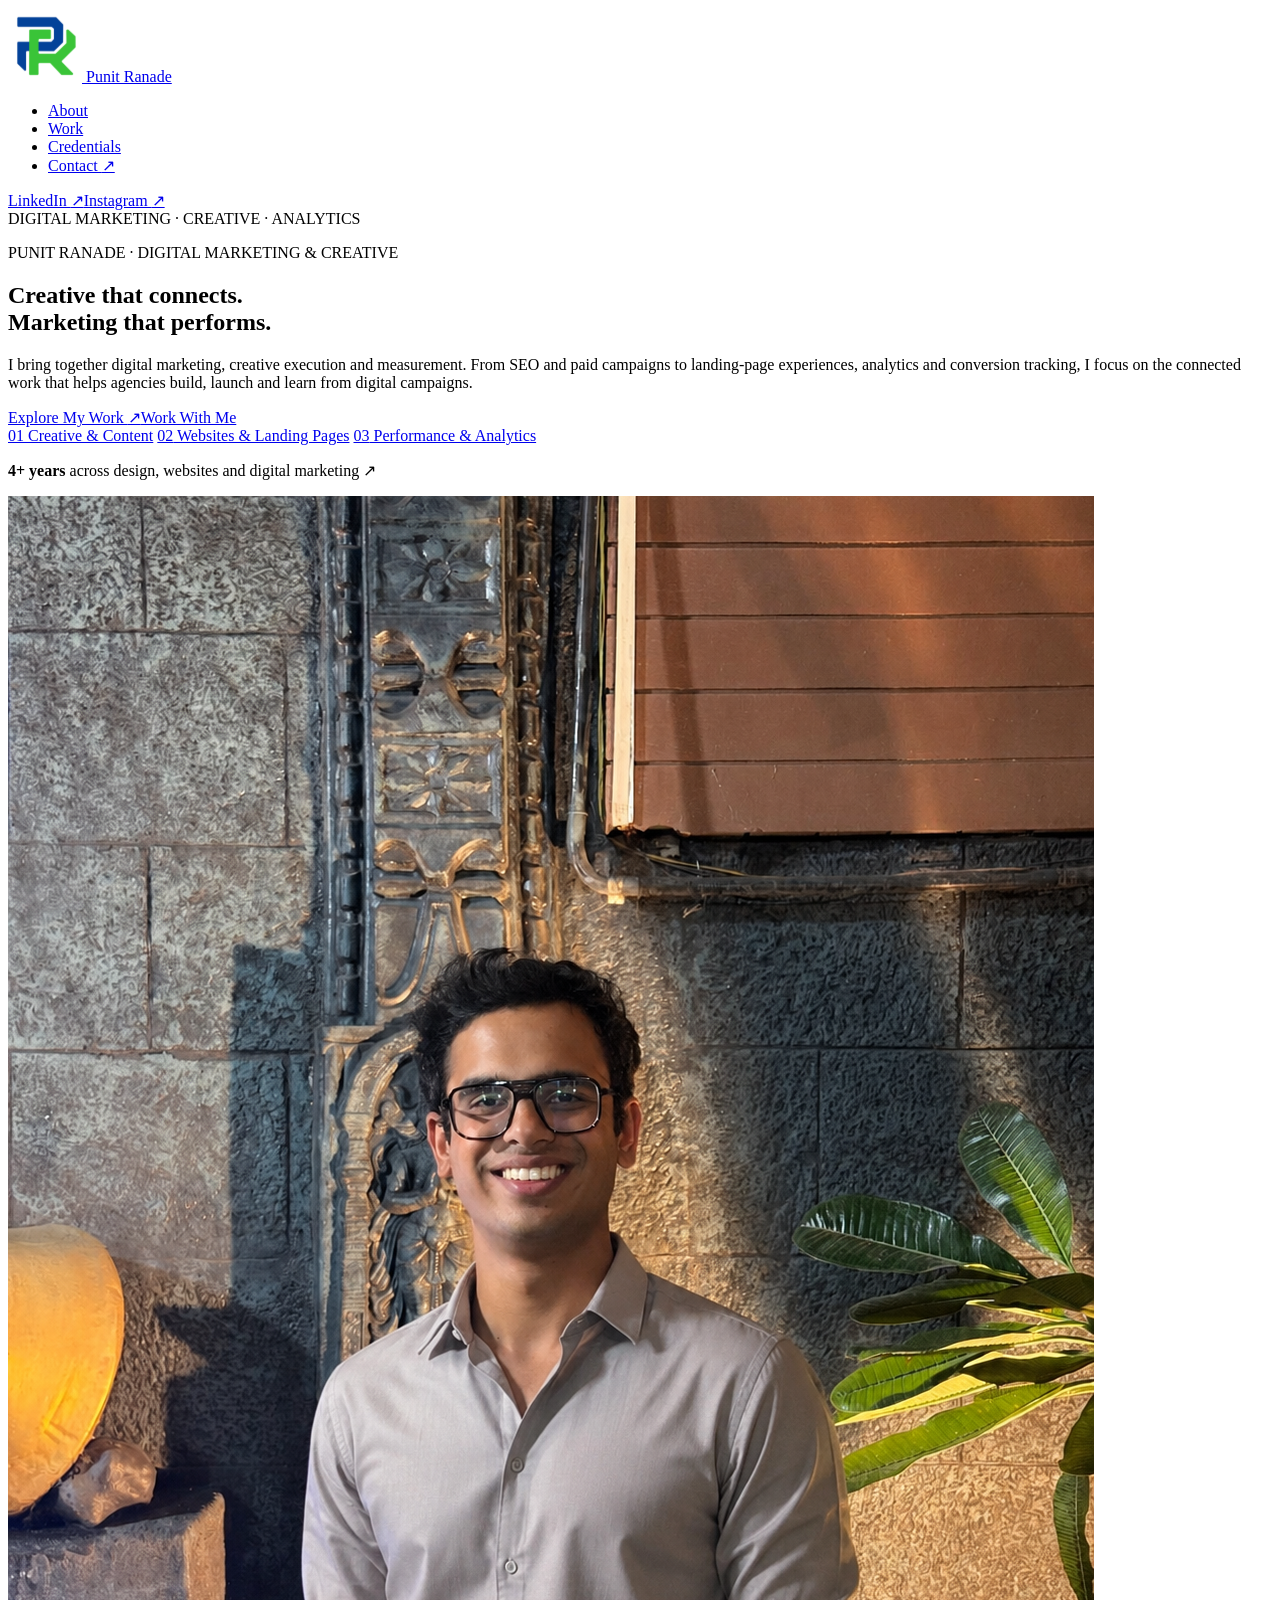
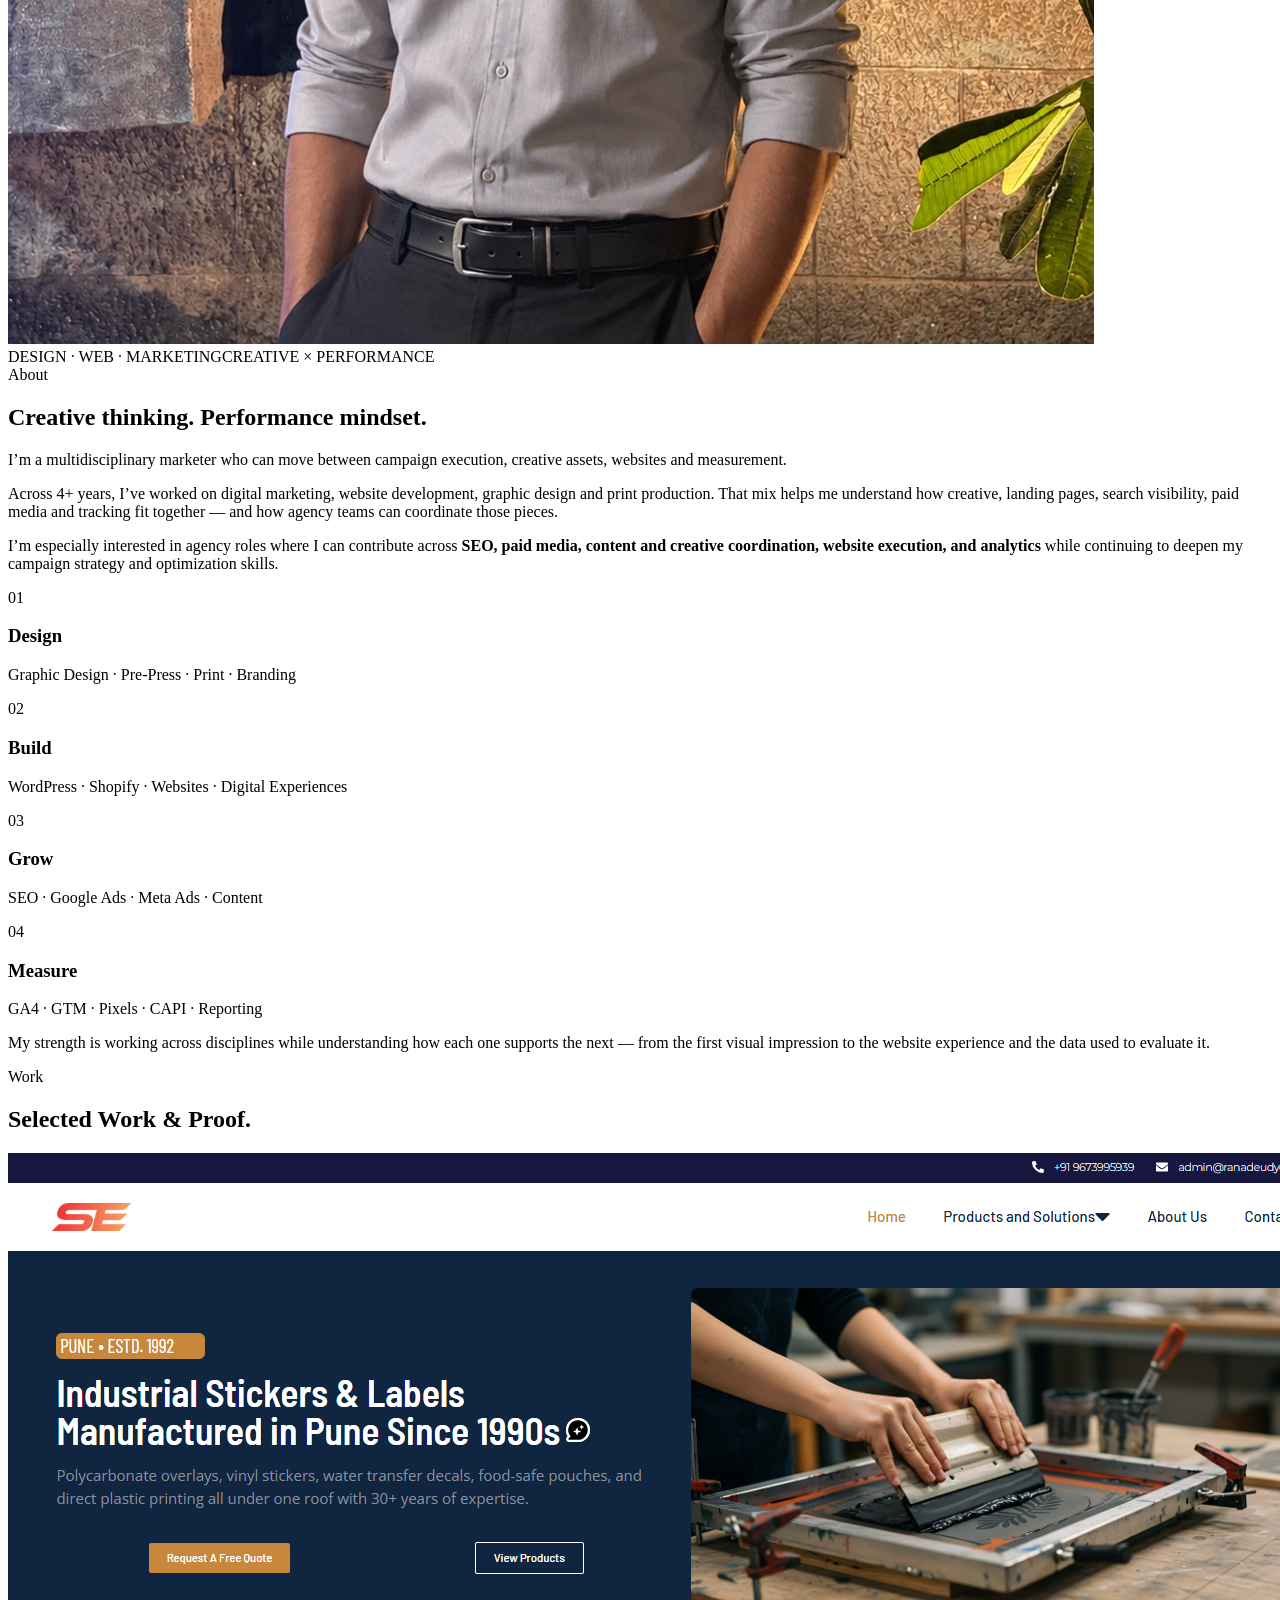
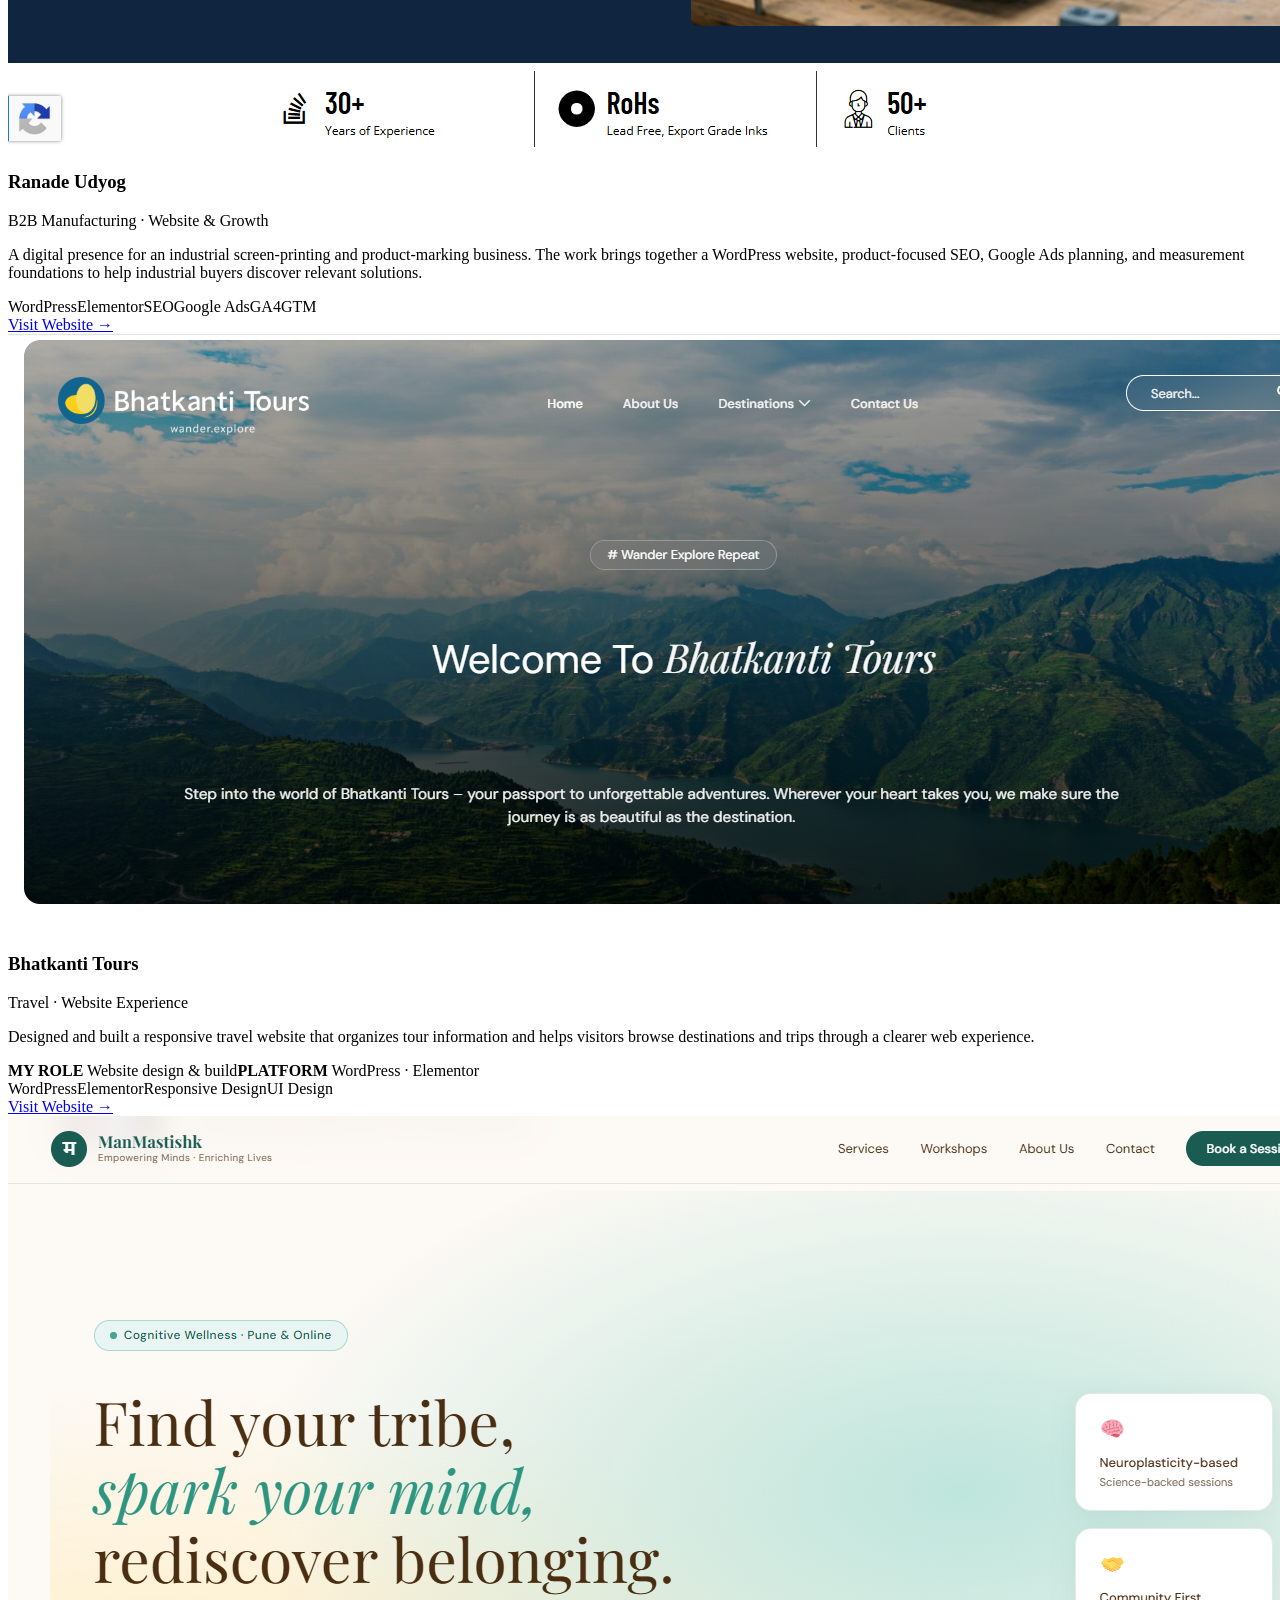
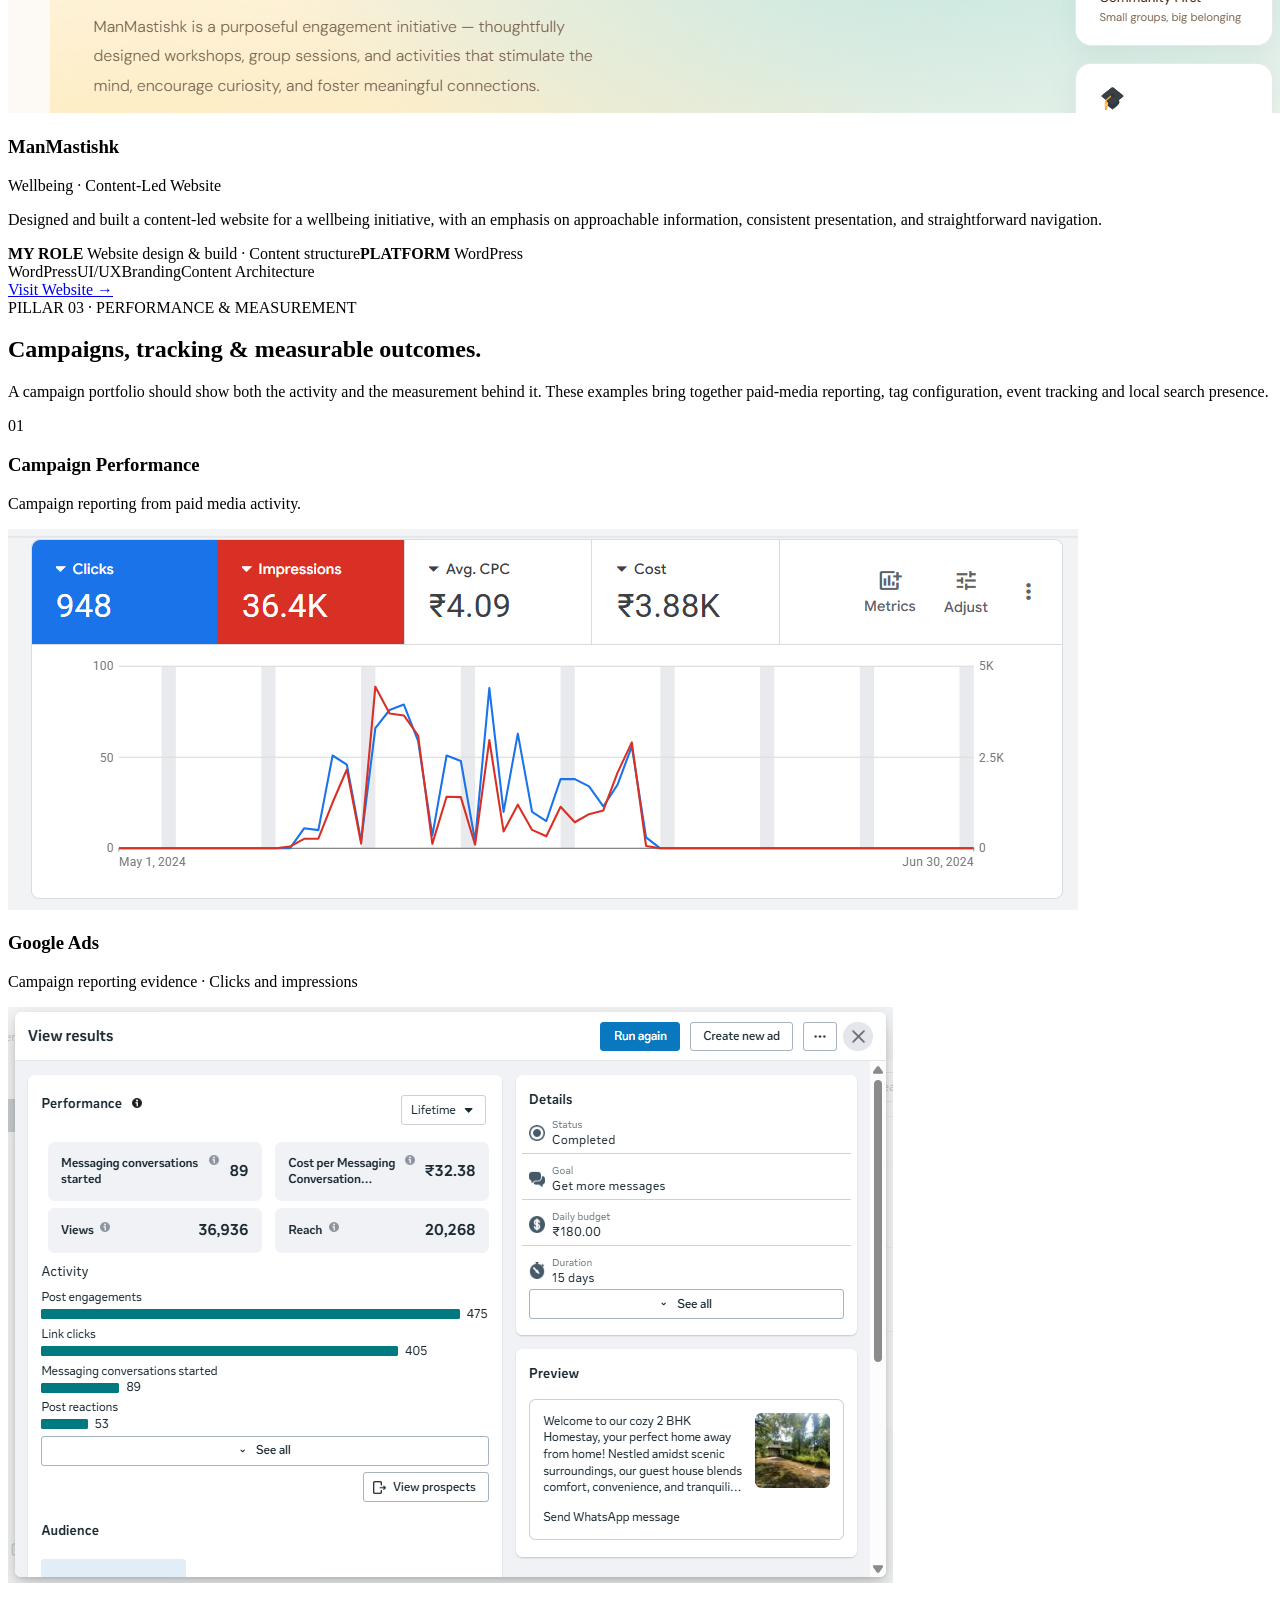
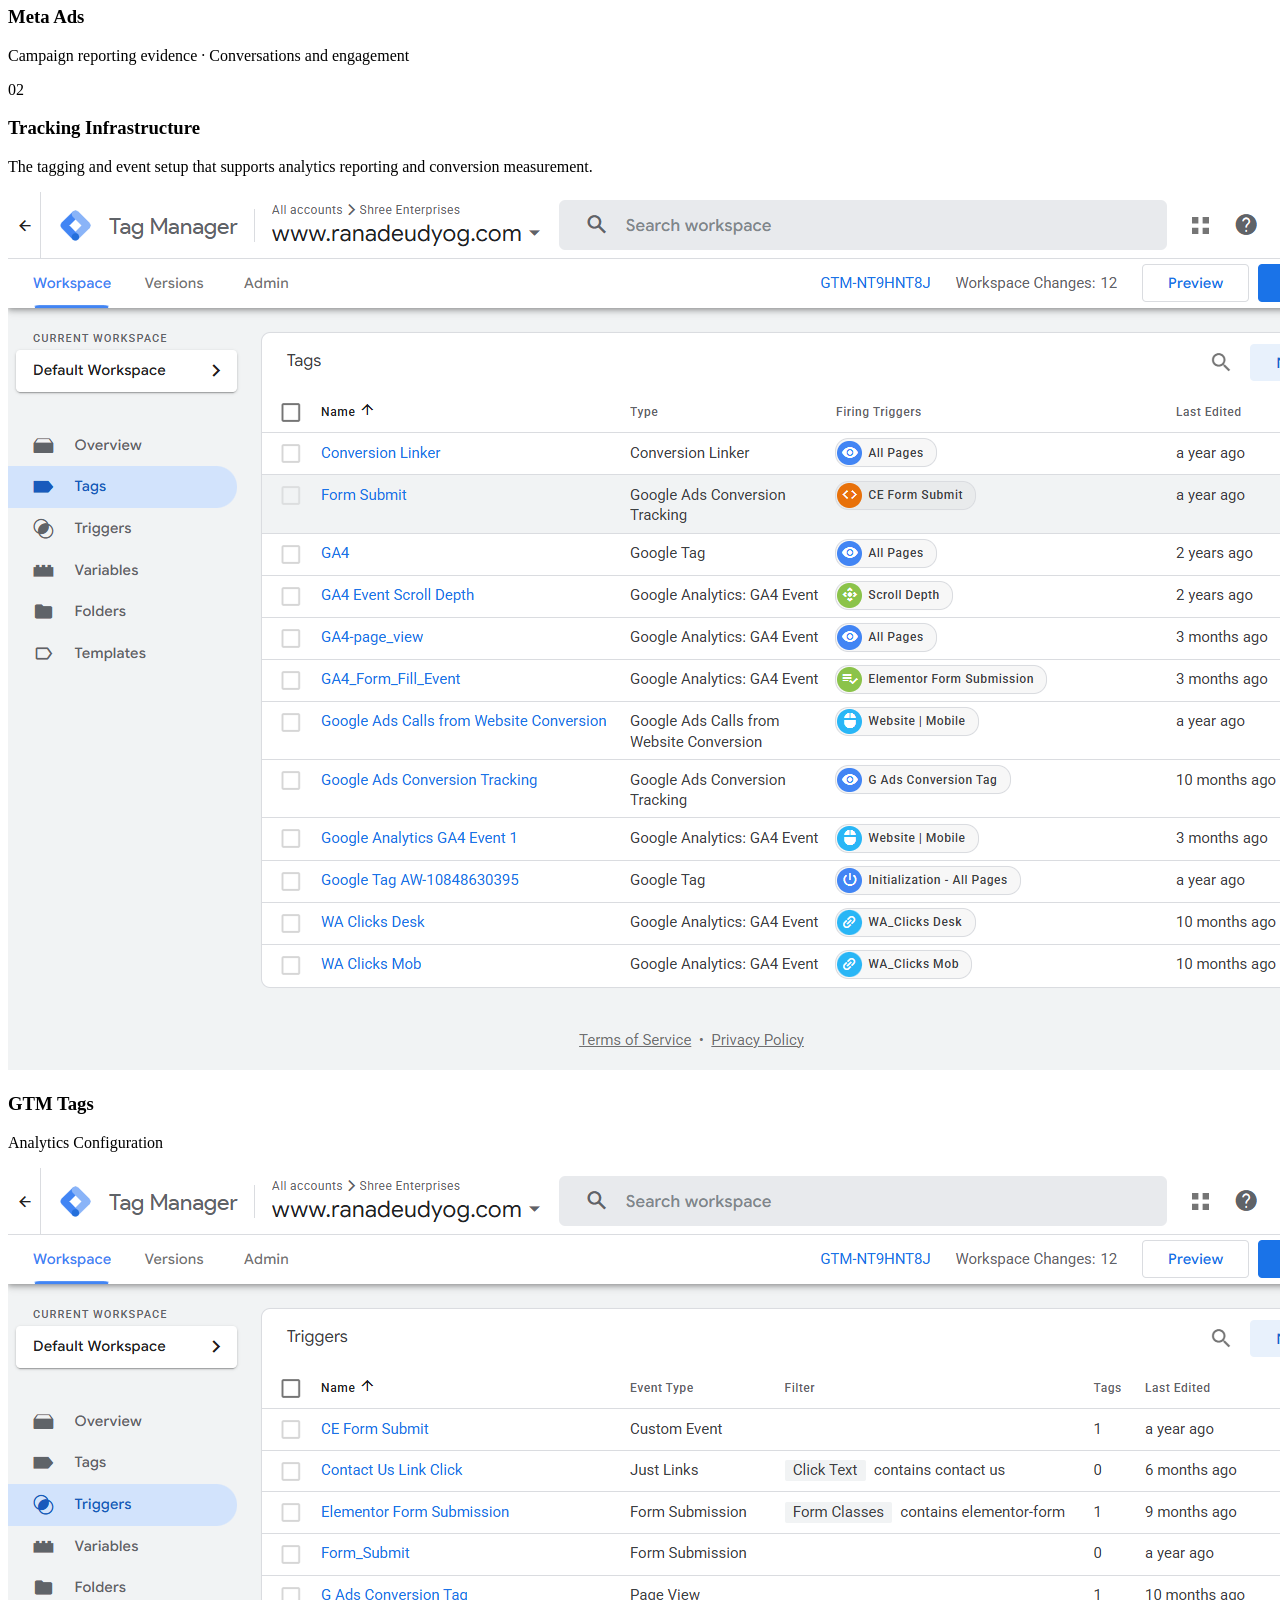
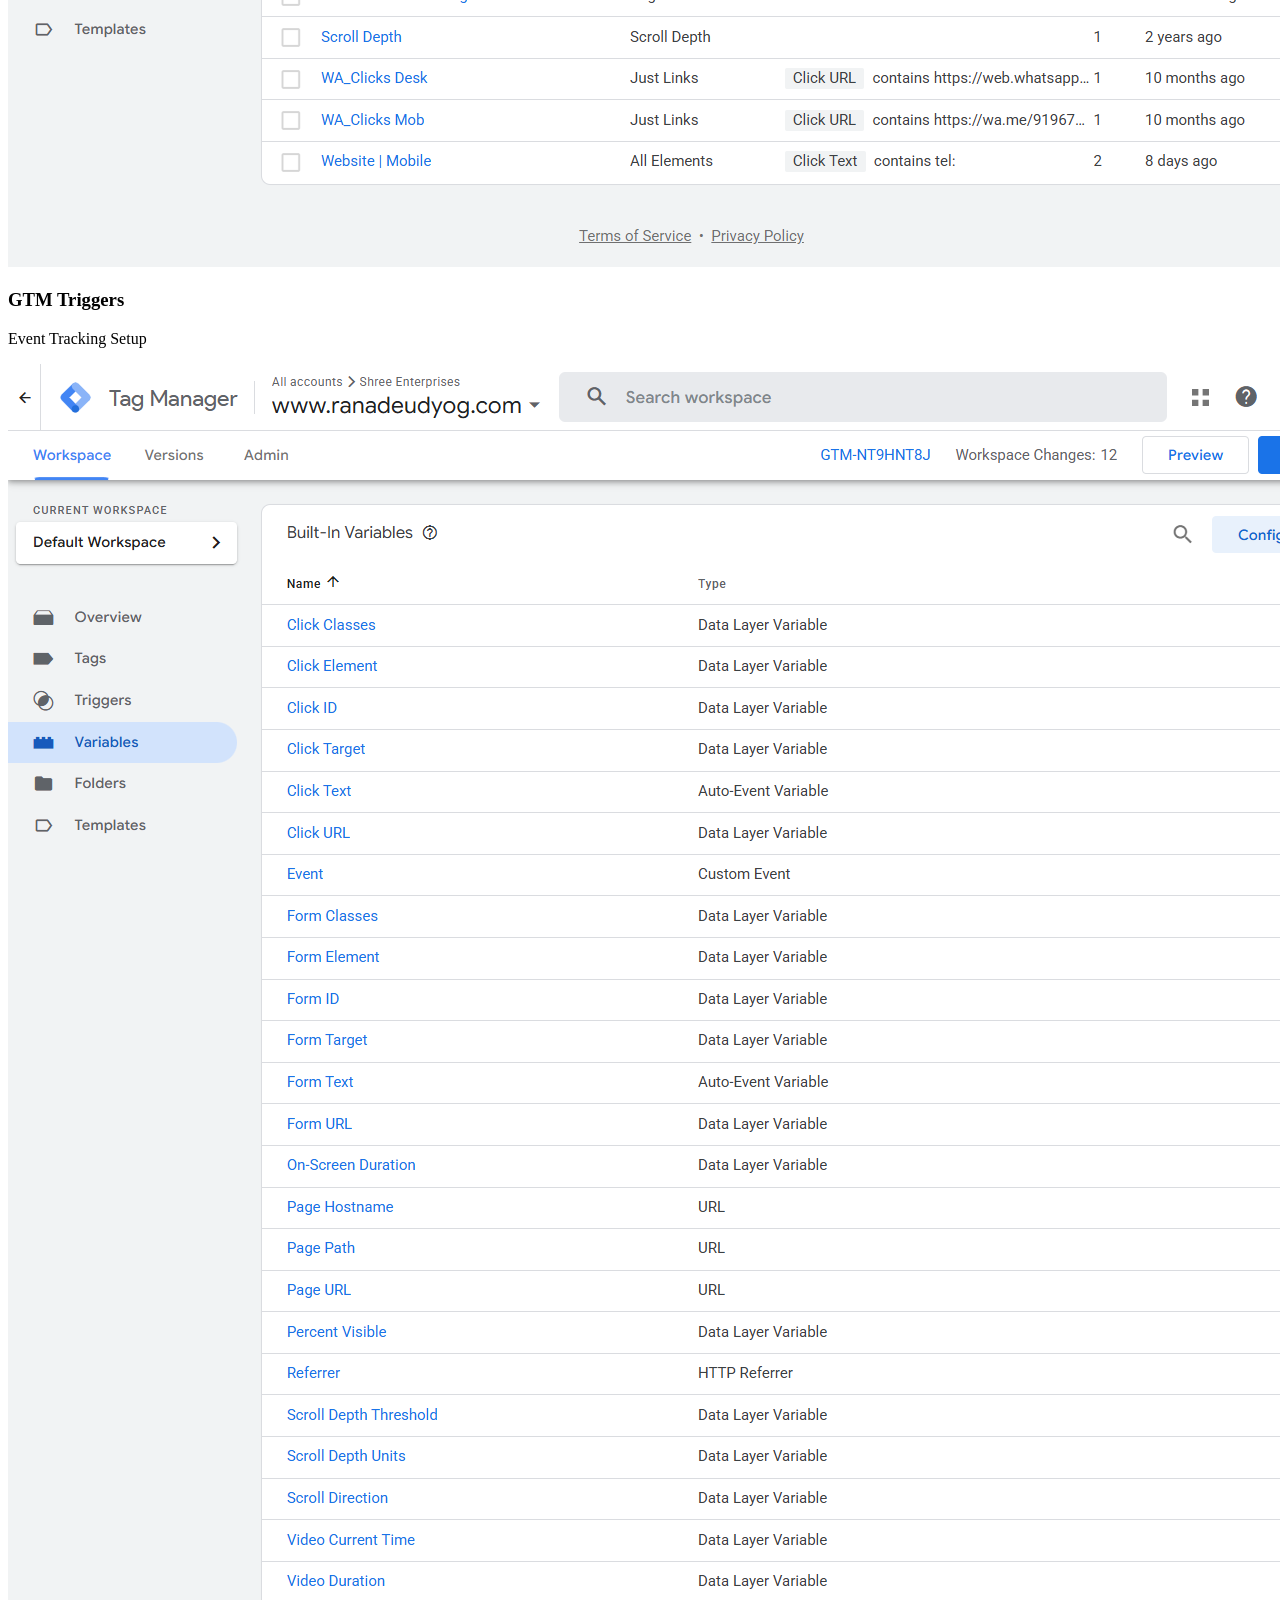
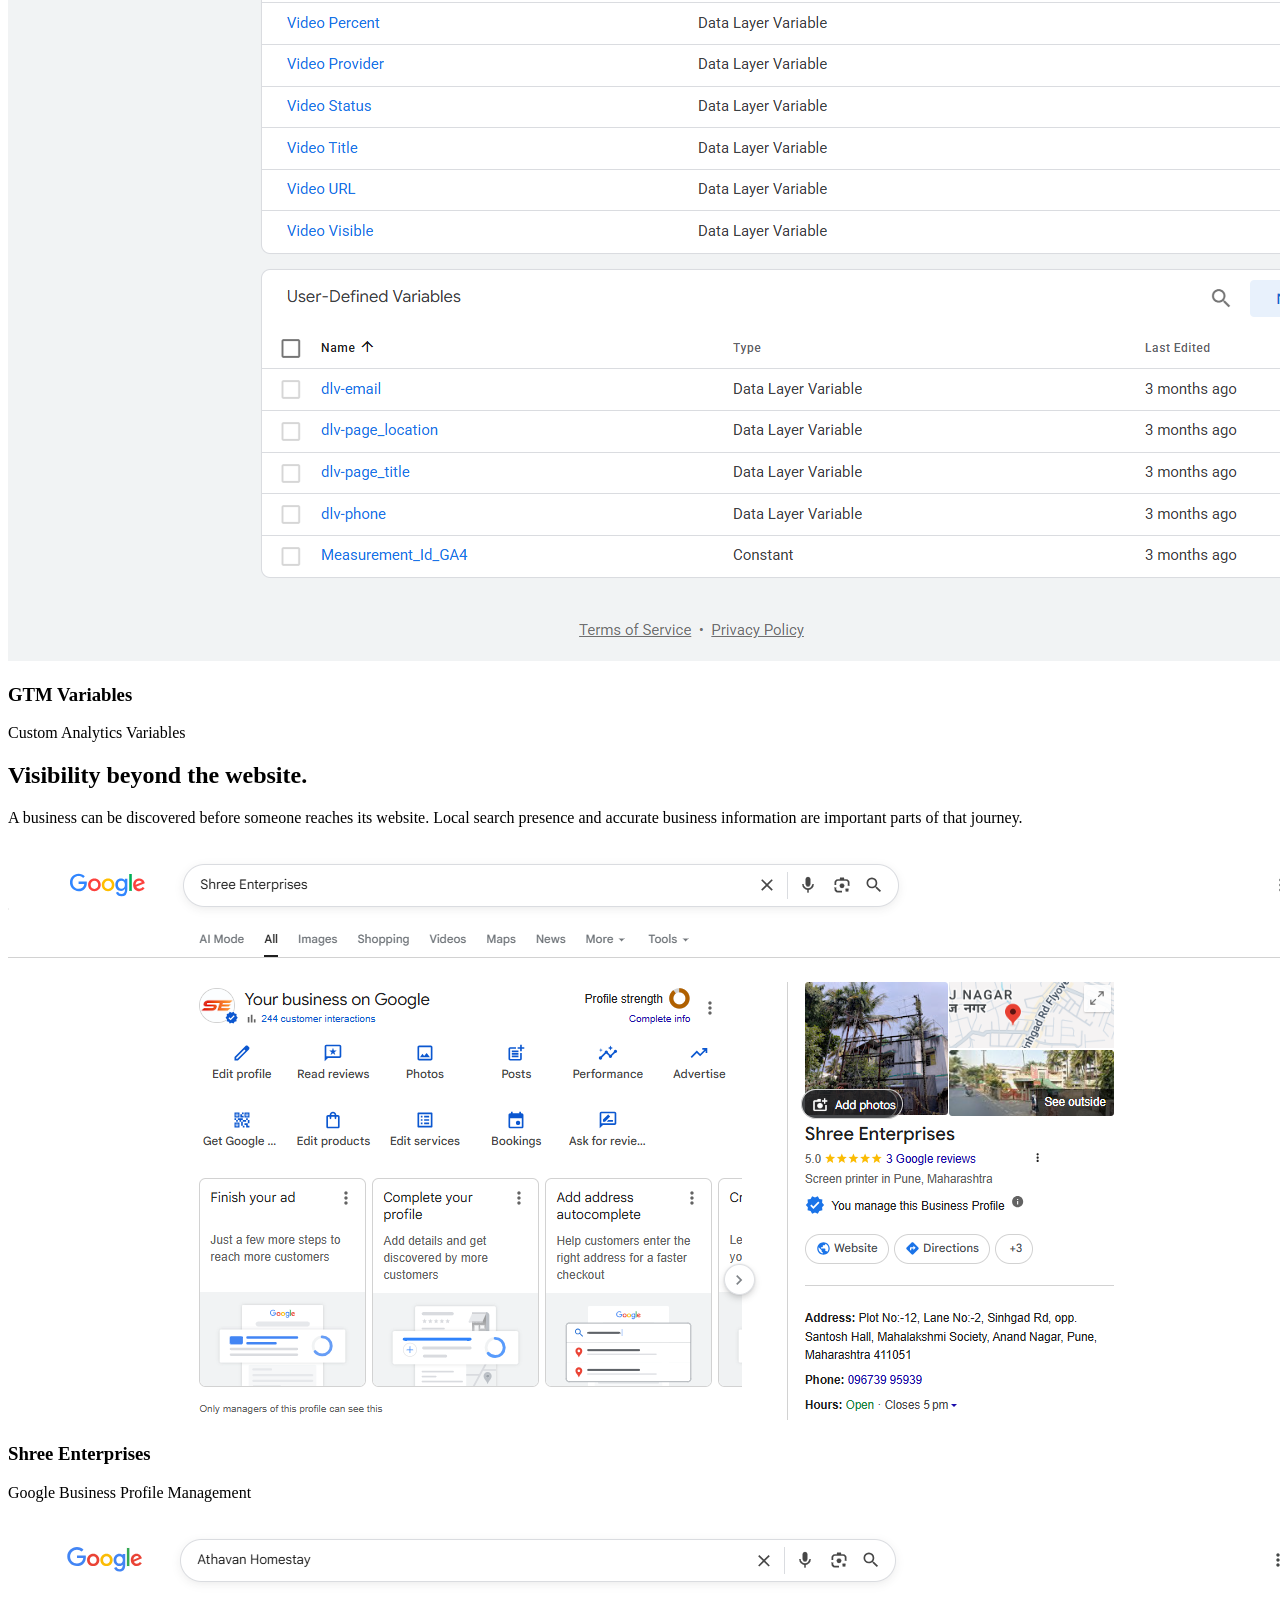
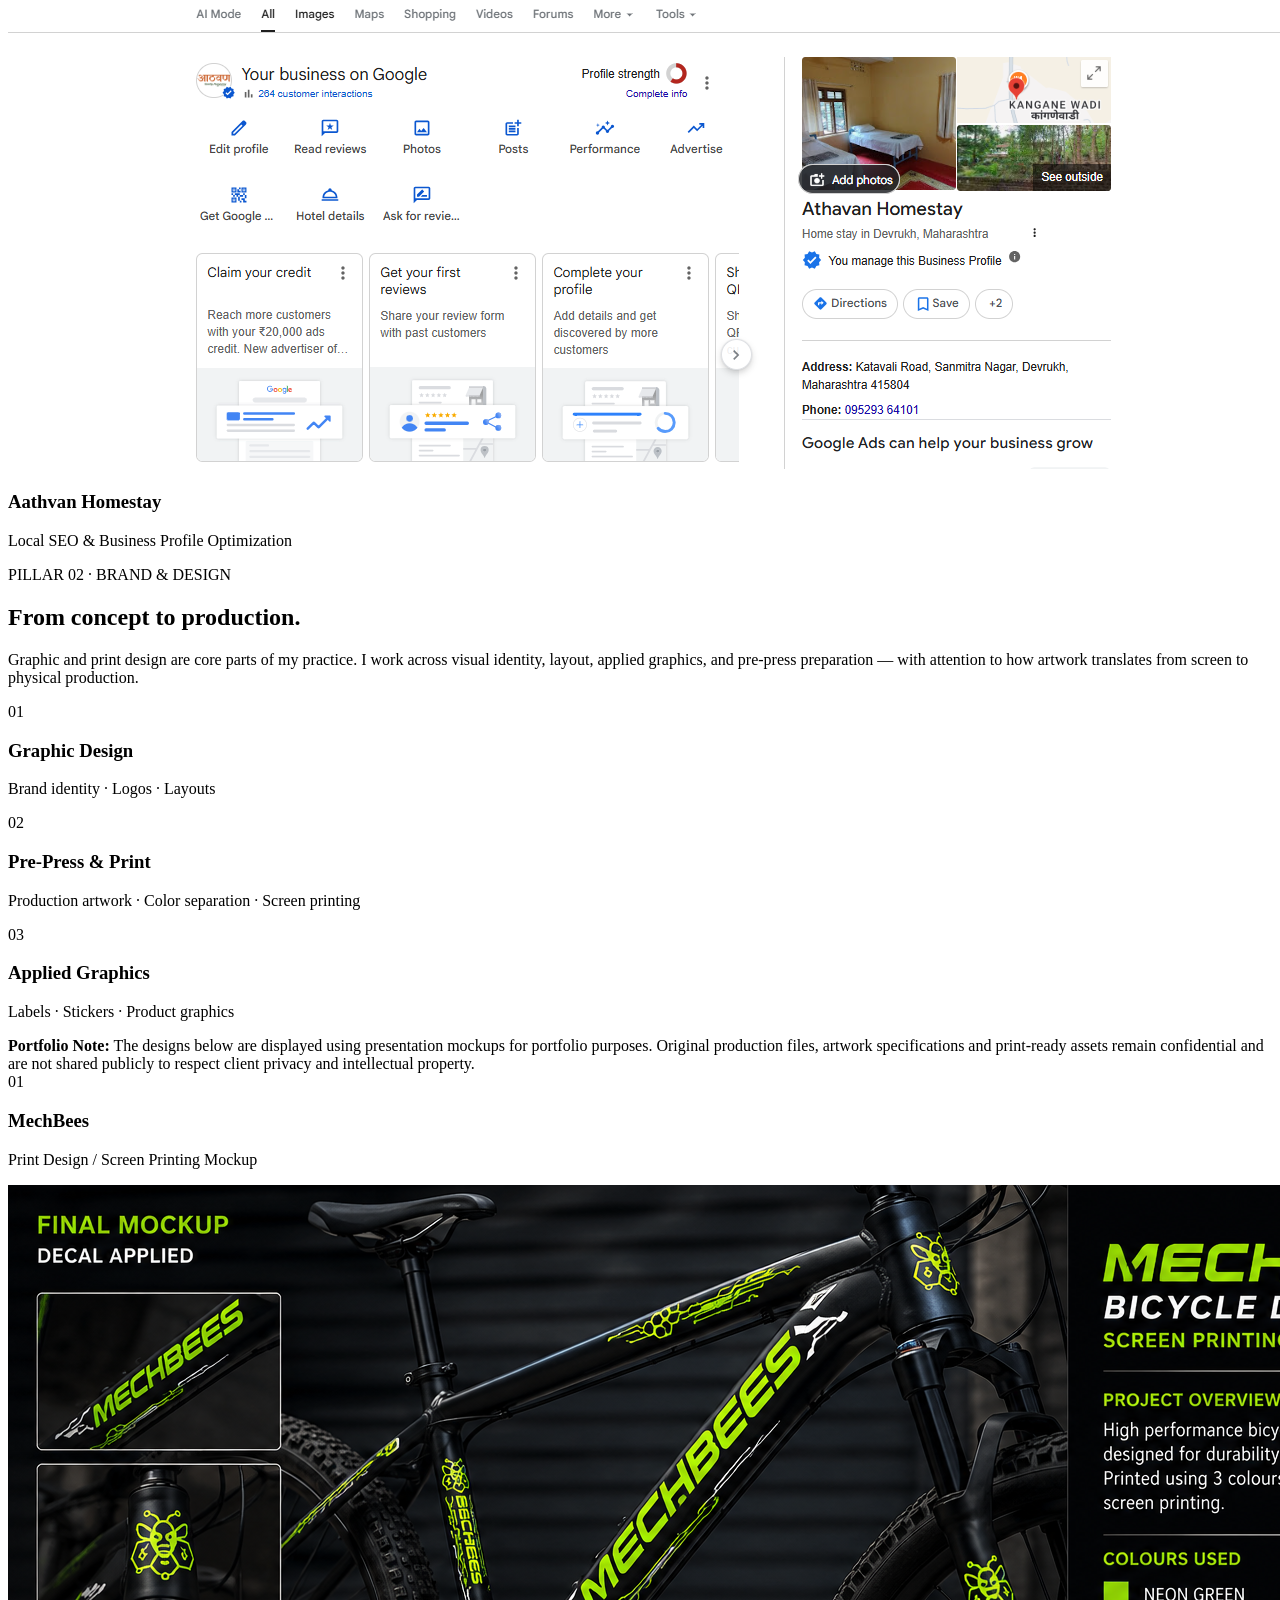
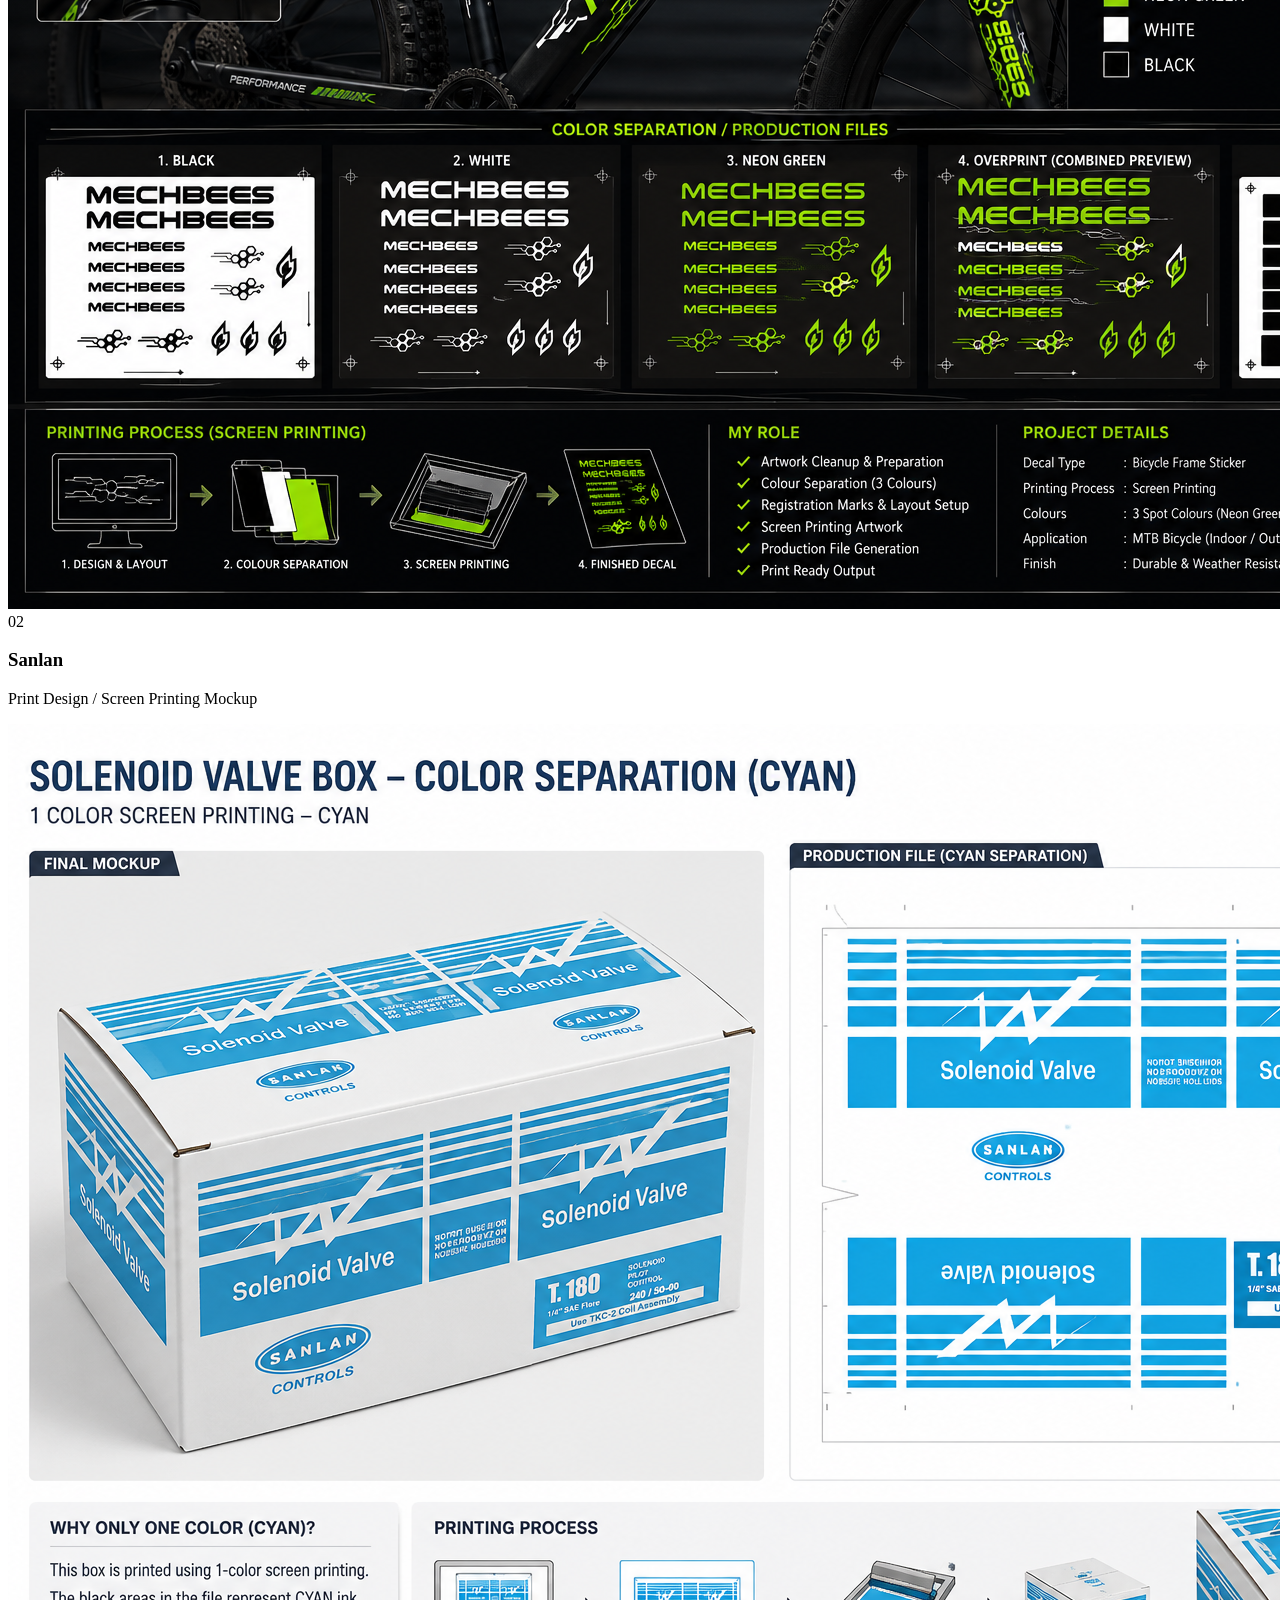
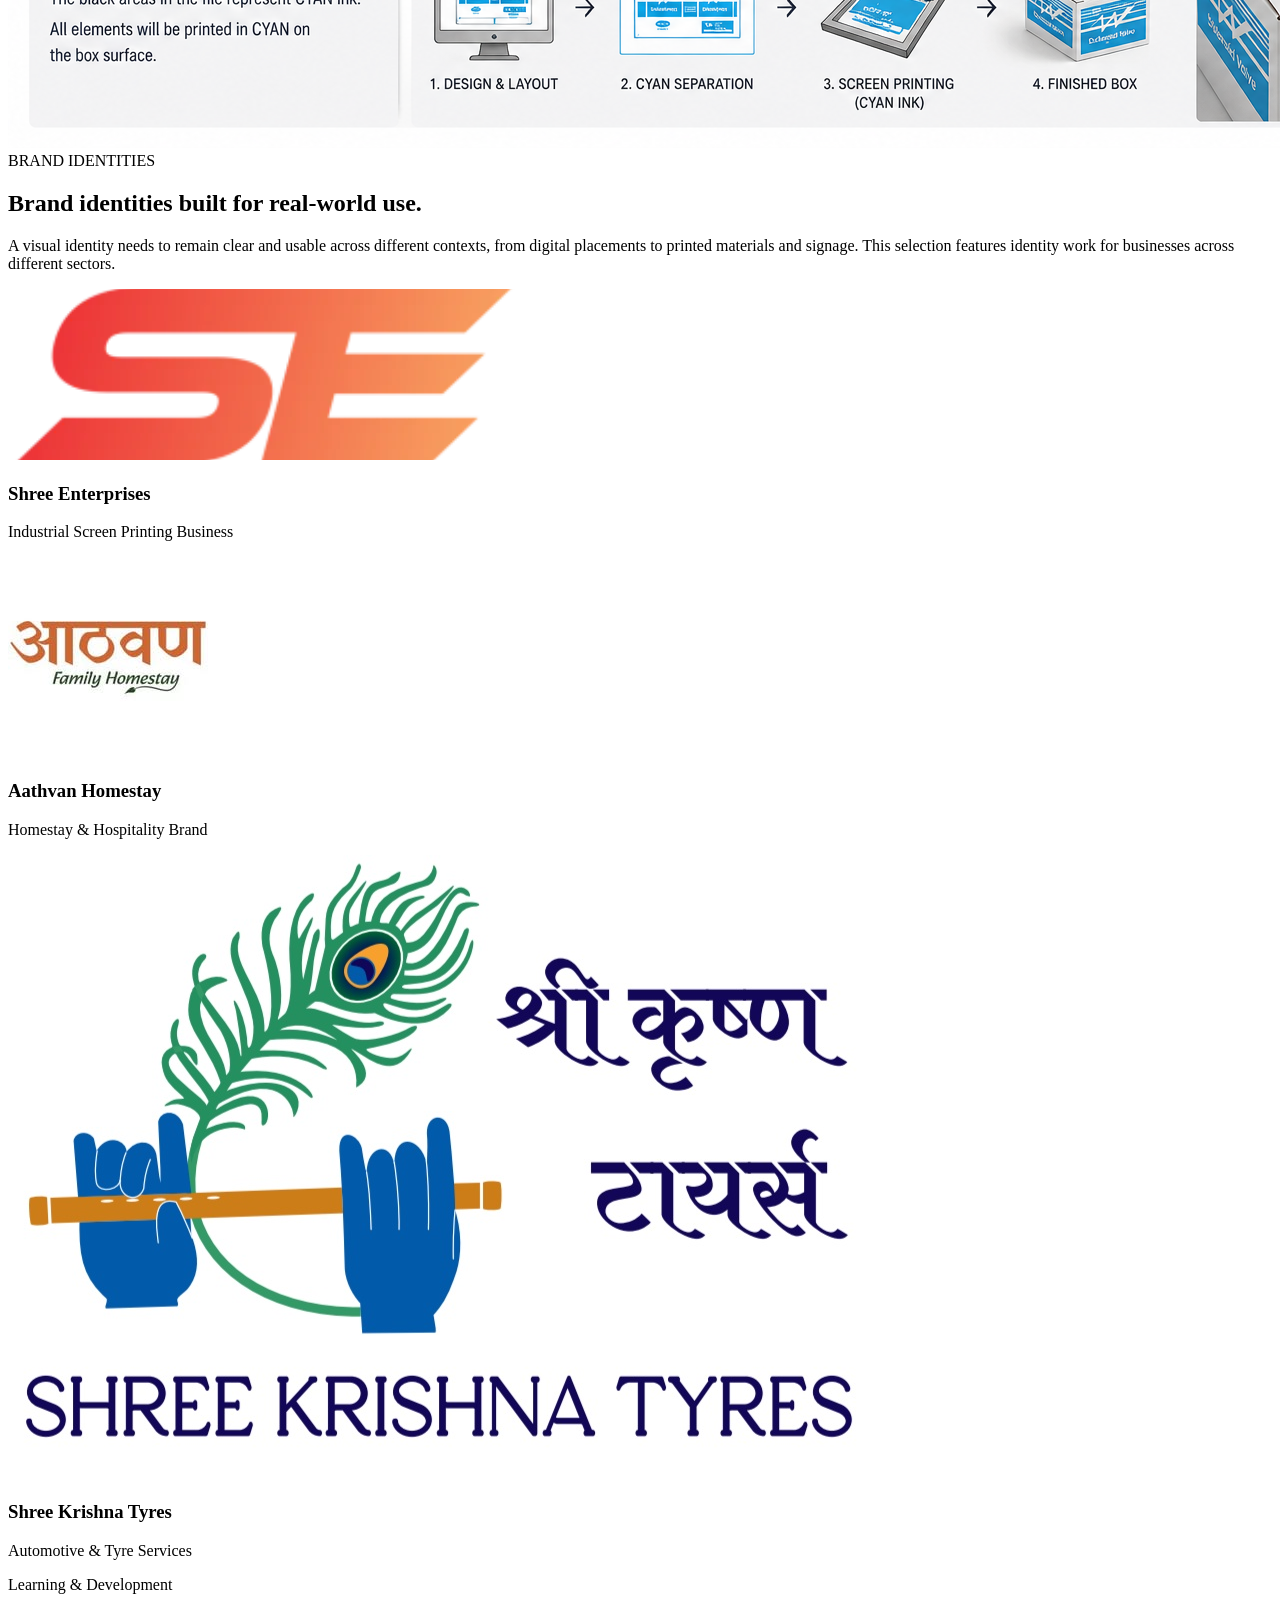
==== commit db3f09a9: "Publish plain HTML portfolio as GitHub Pages homepage" ====
--- a/index.html
+++ b/index.html
@@ -1,237 +1,139 @@
 <!DOCTYPE html>
 <html lang="en">
 <head>
-    <meta charset="UTF-8">
+<meta charset="UTF-8">
     <meta name="viewport" content="width=device-width, initial-scale=1.0">
     <title>Punit Ranade | Digital Marketing, Creative & Analytics</title>
     <meta name="description" content="Punit Ranade’s portfolio: digital marketing, SEO, Google Ads, Meta Ads, GA4, GTM, website development, graphic design and campaign measurement." />
     <link rel="icon" type="image/png" href="assets/logo.png">
-    <link rel="apple-touch-icon" href="assets/logo.png">
-    <link rel="preconnect" href="https://fonts.googleapis.com">
-    <link href="https://fonts.googleapis.com/css2?family=Syne:wght@400;500;600;700;800&family=IBM+Plex+Sans:wght@300;400;500;600;700&display=swap" rel="stylesheet">
-    <link rel="stylesheet" href="style.css">
-    <link rel="stylesheet" href="theme.css?v=header-refinement-2026-10-23">
-    <link rel="stylesheet" href="agency-redesign.css?v=2026-10-26">
-    <style>
-        @media (hover:hover) and (pointer:fine) and (prefers-reduced-motion:no-preference){
-            body,body *{cursor:none!important}
-            .cursor-dot,.cursor-ring{position:fixed;top:0;left:0;pointer-events:none;z-index:10000;will-change:transform,opacity;opacity:0;transition:opacity .2s ease}
-            .cursor-dot{width:7px;height:7px;border-radius:50%;background:var(--blue,#2563EB);margin:-3.5px 0 0 -3.5px}
-            .cursor-ring{width:42px;height:42px;border:1px solid rgba(37,99,235,.58);border-radius:50%;display:grid;place-items:center;margin:-21px 0 0 -21px;transition:width .22s ease,height .22s ease,margin .22s ease,border-color .22s ease,background .22s ease,opacity .2s ease,box-shadow .22s ease}
-            .cursor-ring span{font:700 7px/1 'IBM Plex Sans',sans-serif;letter-spacing:.08em;color:#fff;opacity:0;transform:scale(.7);transition:opacity .18s ease,transform .18s ease}
-            .cursor-dot.is-visible,.cursor-ring.is-visible{opacity:1}
-            .cursor-ring.is-active{width:54px;height:54px;margin:-27px 0 0 -27px;border-color:transparent;background:linear-gradient(135deg,var(--blue,#2563EB),var(--purple,#8B5CF6));box-shadow:0 8px 22px rgba(37,99,235,.22)}
-            .cursor-ring.is-active span{opacity:1;transform:scale(1)}
-            .cursor-ring.is-down{width:34px;height:34px;margin:-17px 0 0 -17px}
-        }
-        @media (prefers-reduced-motion:reduce), (hover:none), (pointer:coarse){
-            .cursor-dot,.cursor-ring{display:none!important}
-        }
-    </style>
 </head>
 <body>
-    <div class="cursor-dot" aria-hidden="true"></div>
-    <div class="cursor-ring" aria-hidden="true"><span></span></div>
-
-    <header class="navbar">
-        <a class="logo" href="#top" aria-label="Punit Ranade — home">
+<header>
+        <a href="#top" aria-label="Punit Ranade — home">
             <img src="assets/logo.png" alt="">
-            <span class="brand-name">Punit Ranade</span>
+            <span>Punit Ranade</span>
         </a>
         <nav aria-label="Main navigation"><ul><li><a href="#about">About</a></li><li><a href="#work">Work</a></li><li><a href="#proof">Credentials</a></li><li><a href="#contact">Contact <span aria-hidden="true">↗</span></a></li></ul></nav>
-        <div class="social-links"><a href="https://www.linkedin.com/in/punit-ranade-09" target="_blank" rel="noopener noreferrer">LinkedIn <span aria-hidden="true">↗</span></a><a href="https://www.instagram.com/punitranade" target="_blank" rel="noopener noreferrer">Instagram <span aria-hidden="true">↗</span></a></div>
+        <div><a href="https://www.linkedin.com/in/punit-ranade-09" target="_blank" rel="noopener noreferrer">LinkedIn <span aria-hidden="true">↗</span></a><a href="https://www.instagram.com/punitranade" target="_blank" rel="noopener noreferrer">Instagram <span aria-hidden="true">↗</span></a></div>
     </header>
 
-    <section class="hero hero-redesign">
-        <div class="hero-content">
-            <span class="hero-tag"><span class="hero-status-dot"></span> DIGITAL MARKETING · CREATIVE · ANALYTICS</span>
-            <p class="hero-kicker">PUNIT RANADE · DIGITAL MARKETING & CREATIVE</p>
+    <section>
+        <div>
+            <span><span></span> DIGITAL MARKETING · CREATIVE · ANALYTICS</span>
+            <p>PUNIT RANADE · DIGITAL MARKETING & CREATIVE</p>
             <h1>Creative that connects.<br><span>Marketing that performs.</span></h1>
-            <p class="hero-intro">I bring together digital marketing, creative execution and measurement. From SEO and paid campaigns to landing-page experiences, analytics and conversion tracking, I focus on the connected work that helps agencies build, launch and learn from digital campaigns.</p>
-            <div class="hero-buttons"><a href="#work" class="btn-primary">Explore My Work <span aria-hidden="true">↗</span></a><a href="#contact" class="btn-secondary">Work With Me</a></div>
-            <div class="hero-pillars" aria-label="Core service areas">
+            <p>I bring together digital marketing, creative execution and measurement. From SEO and paid campaigns to landing-page experiences, analytics and conversion tracking, I focus on the connected work that helps agencies build, launch and learn from digital campaigns.</p>
+            <div><a href="#work">Explore My Work <span aria-hidden="true">↗</span></a><a href="#contact">Work With Me</a></div>
+            <div aria-label="Core service areas">
                 <a href="#work"><span>01</span> Creative &amp; Content</a>
                 <a href="#work"><span>02</span> Websites &amp; Landing Pages</a>
                 <a href="#work"><span>03</span> Performance &amp; Analytics</a>
             </div>
-            <p class="hero-proofline"><strong>4+ years</strong> across design, websites and digital marketing <span aria-hidden="true">↗</span></p>
+            <p><strong>4+ years</strong> across design, websites and digital marketing <span aria-hidden="true">↗</span></p>
         </div>
-        <div class="hero-image hero-image-redesign">
-            <div class="hero-image-frame"><img src="assets/profile-image.png" alt="Punit Ranade"></div>
-            <div class="hero-image-note"><span>DESIGN · WEB · MARKETING</span><span>CREATIVE × PERFORMANCE</span></div>
-            <div class="hero-orbit hero-orbit-one" aria-hidden="true"></div>
-            <div class="hero-orbit hero-orbit-two" aria-hidden="true"></div>
+        <div>
+            <div><img src="assets/profile-image.png" alt="Punit Ranade"></div>
+            <div><span>DESIGN · WEB · MARKETING</span><span>CREATIVE × PERFORMANCE</span></div>
+            <div aria-hidden="true"></div>
+            <div aria-hidden="true"></div>
         </div>
     </section>
 
-    <section id="about" class="section">
-        <span class="section-tag">About</span>
+    <section id="about">
+        <span>About</span>
         <h2>Creative thinking. Performance mindset.</h2>
-        <p class="about-lead">I’m a multidisciplinary marketer who can move between campaign execution, creative assets, websites and measurement.</p>
+        <p>I’m a multidisciplinary marketer who can move between campaign execution, creative assets, websites and measurement.</p>
         <p>Across 4+ years, I’ve worked on digital marketing, website development, graphic design and print production. That mix helps me understand how creative, landing pages, search visibility, paid media and tracking fit together — and how agency teams can coordinate those pieces.</p>
         <p>I’m especially interested in agency roles where I can contribute across <strong>SEO, paid media, content and creative coordination, website execution, and analytics</strong> while continuing to deepen my campaign strategy and optimization skills.</p>
-        <div class="about-path">
-            <div class="about-step"><span>01</span><h3>Design</h3><p>Graphic Design · Pre-Press · Print · Branding</p></div>
-            <div class="about-step"><span>02</span><h3>Build</h3><p>WordPress · Shopify · Websites · Digital Experiences</p></div>
-            <div class="about-step"><span>03</span><h3>Grow</h3><p>SEO · Google Ads · Meta Ads · Content</p></div>
-            <div class="about-step"><span>04</span><h3>Measure</h3><p>GA4 · GTM · Pixels · CAPI · Reporting</p></div>
+        <div>
+            <div><span>01</span><h3>Design</h3><p>Graphic Design · Pre-Press · Print · Branding</p></div>
+            <div><span>02</span><h3>Build</h3><p>WordPress · Shopify · Websites · Digital Experiences</p></div>
+            <div><span>03</span><h3>Grow</h3><p>SEO · Google Ads · Meta Ads · Content</p></div>
+            <div><span>04</span><h3>Measure</h3><p>GA4 · GTM · Pixels · CAPI · Reporting</p></div>
         </div>
-        <p class="about-close">My strength is working across disciplines while understanding how each one supports the next — from the first visual impression to the website experience and the data used to evaluate it.</p>
+        <p>My strength is working across disciplines while understanding how each one supports the next — from the first visual impression to the website experience and the data used to evaluate it.</p>
     </section>
 
-    <section id="work" class="section">
-        <span class="section-tag">Work</span>
+    <section id="work">
+        <span>Work</span>
         <h2>Selected Work &amp; Proof.</h2>
 
-        <div class="project"><div class="project-image"><img src="assets/ranadeudyog.png" alt="Ranade Udyog website preview"></div><div class="project-content"><h3>Ranade Udyog</h3><span class="project-category">B2B Manufacturing · Website &amp; Growth</span><p>A digital presence for an industrial screen-printing and product-marking business. The work brings together a WordPress website, product-focused SEO, Google Ads planning, and measurement foundations to help industrial buyers discover relevant solutions.</p><div class="tags"><span>WordPress</span><span>Elementor</span><span>SEO</span><span>Google Ads</span><span>GA4</span><span>GTM</span></div><a href="https://ranadeudyog.com" target="_blank" rel="noopener noreferrer">Visit Website →</a></div></div>
+        <div><div><img src="assets/ranadeudyog.png" alt="Ranade Udyog website preview"></div><div><h3>Ranade Udyog</h3><span>B2B Manufacturing · Website &amp; Growth</span><p>A digital presence for an industrial screen-printing and product-marking business. The work brings together a WordPress website, product-focused SEO, Google Ads planning, and measurement foundations to help industrial buyers discover relevant solutions.</p><div><span>WordPress</span><span>Elementor</span><span>SEO</span><span>Google Ads</span><span>GA4</span><span>GTM</span></div><a href="https://ranadeudyog.com" target="_blank" rel="noopener noreferrer">Visit Website →</a></div></div>
 
-        <div class="project reverse"><div class="project-image"><img src="assets/bhatkanti.png" alt="Bhatkanti Tours website preview"></div><div class="project-content"><h3>Bhatkanti Tours</h3><span class="project-category">Travel · Website Experience</span><p>Designed and built a responsive travel website that organizes tour information and helps visitors browse destinations and trips through a clearer web experience.</p><div class="project-meta"><span><b>MY ROLE</b> Website design &amp; build</span><span><b>PLATFORM</b> WordPress · Elementor</span></div><div class="tags"><span>WordPress</span><span>Elementor</span><span>Responsive Design</span><span>UI Design</span></div><a href="https://bhatkantitours.com" target="_blank" rel="noopener noreferrer">Visit Website →</a></div></div>
+        <div><div><img src="assets/bhatkanti.png" alt="Bhatkanti Tours website preview"></div><div><h3>Bhatkanti Tours</h3><span>Travel · Website Experience</span><p>Designed and built a responsive travel website that organizes tour information and helps visitors browse destinations and trips through a clearer web experience.</p><div><span><b>MY ROLE</b> Website design &amp; build</span><span><b>PLATFORM</b> WordPress · Elementor</span></div><div><span>WordPress</span><span>Elementor</span><span>Responsive Design</span><span>UI Design</span></div><a href="https://bhatkantitours.com" target="_blank" rel="noopener noreferrer">Visit Website →</a></div></div>
 
-        <div class="project"><div class="project-image"><img src="assets/manmastishk.png" alt="ManMastishk website preview"></div><div class="project-content"><h3>ManMastishk</h3><span class="project-category">Wellbeing · Content-Led Website</span><p>Designed and built a content-led website for a wellbeing initiative, with an emphasis on approachable information, consistent presentation, and straightforward navigation.</p><div class="project-meta"><span><b>MY ROLE</b> Website design &amp; build · Content structure</span><span><b>PLATFORM</b> WordPress</span></div><div class="tags"><span>WordPress</span><span>UI/UX</span><span>Branding</span><span>Content Architecture</span></div><a href="https://manmastishk.org" target="_blank" rel="noopener noreferrer">Visit Website →</a></div></div>
+        <div><div><img src="assets/manmastishk.png" alt="ManMastishk website preview"></div><div><h3>ManMastishk</h3><span>Wellbeing · Content-Led Website</span><p>Designed and built a content-led website for a wellbeing initiative, with an emphasis on approachable information, consistent presentation, and straightforward navigation.</p><div><span><b>MY ROLE</b> Website design &amp; build · Content structure</span><span><b>PLATFORM</b> WordPress</span></div><div><span>WordPress</span><span>UI/UX</span><span>Branding</span><span>Content Architecture</span></div><a href="https://manmastishk.org" target="_blank" rel="noopener noreferrer">Visit Website →</a></div></div>
 
-        <div class="analytics-pillar-intro">
-            <span class="analytics-eyebrow">PILLAR 03 · PERFORMANCE &amp; MEASUREMENT</span>
-            <h2 class="sub-heading">Campaigns, tracking &amp; measurable outcomes.</h2>
-            <p class="section-intro">A campaign portfolio should show both the activity and the measurement behind it. These examples bring together paid-media reporting, tag configuration, event tracking and local search presence.</p>
+        <div>
+            <span>PILLAR 03 · PERFORMANCE &amp; MEASUREMENT</span>
+            <h2>Campaigns, tracking &amp; measurable outcomes.</h2>
+            <p>A campaign portfolio should show both the activity and the measurement behind it. These examples bring together paid-media reporting, tag configuration, event tracking and local search presence.</p>
         </div>
-        <div class="evidence-group">
-            <div class="evidence-heading"><span>01</span><div><h3>Campaign Performance</h3><p>Campaign reporting from paid media activity.</p></div></div>
-            <div class="analytics-grid campaign-evidence">
-                <div class="analytics-card"><div class="analytics-image"><img src="assets/gads.png" class="popup-image" alt="Google Ads campaign results"></div><div class="analytics-info"><h3>Google Ads</h3><p>Campaign reporting evidence · Clicks and impressions</p></div></div>
-                <div class="analytics-card"><div class="analytics-image"><img src="assets/meta1.png" class="popup-image" alt="Meta Ads campaign results"></div><div class="analytics-info"><h3>Meta Ads</h3><p>Campaign reporting evidence · Conversations and engagement</p></div></div>
+        <div>
+            <div><span>01</span><div><h3>Campaign Performance</h3><p>Campaign reporting from paid media activity.</p></div></div>
+            <div>
+                <div><div><img src="assets/gads.png" alt="Google Ads campaign results"></div><div><h3>Google Ads</h3><p>Campaign reporting evidence · Clicks and impressions</p></div></div>
+                <div><div><img src="assets/meta1.png" alt="Meta Ads campaign results"></div><div><h3>Meta Ads</h3><p>Campaign reporting evidence · Conversations and engagement</p></div></div>
             </div>
         </div>
-        <div class="evidence-group tracking-evidence">
-            <div class="evidence-heading"><span>02</span><div><h3>Tracking Infrastructure</h3><p>The tagging and event setup that supports analytics reporting and conversion measurement.</p></div></div>
-            <div class="analytics-grid tracking-grid">
-                <div class="analytics-card"><div class="analytics-image"><img src="assets/gtm-tags.png" class="popup-image" alt="Google Tag Manager tags"></div><div class="analytics-info"><h3>GTM Tags</h3><p>Analytics Configuration</p></div></div>
-                <div class="analytics-card"><div class="analytics-image"><img src="assets/gtm_triggers.png" class="popup-image" alt="Google Tag Manager triggers"></div><div class="analytics-info"><h3>GTM Triggers</h3><p>Event Tracking Setup</p></div></div>
-                <div class="analytics-card"><div class="analytics-image"><img src="assets/gtm_variables.png" class="popup-image" alt="Google Tag Manager variables"></div><div class="analytics-info"><h3>GTM Variables</h3><p>Custom Analytics Variables</p></div></div>
+        <div>
+            <div><span>02</span><div><h3>Tracking Infrastructure</h3><p>The tagging and event setup that supports analytics reporting and conversion measurement.</p></div></div>
+            <div>
+                <div><div><img src="assets/gtm-tags.png" alt="Google Tag Manager tags"></div><div><h3>GTM Tags</h3><p>Analytics Configuration</p></div></div>
+                <div><div><img src="assets/gtm_triggers.png" alt="Google Tag Manager triggers"></div><div><h3>GTM Triggers</h3><p>Event Tracking Setup</p></div></div>
+                <div><div><img src="assets/gtm_variables.png" alt="Google Tag Manager variables"></div><div><h3>GTM Variables</h3><p>Custom Analytics Variables</p></div></div>
             </div>
         </div>
 
-        <h2 class="sub-heading">Visibility beyond the website.</h2>
-        <p class="section-intro">A business can be discovered before someone reaches its website. Local search presence and accurate business information are important parts of that journey.</p>
-        <div class="gbp-grid">
-            <div class="analytics-card reveal"><div class="analytics-image"><img src="assets/gbp1.png" class="popup-image" alt="Shree Enterprises Google Business Profile"></div><div class="analytics-info"><h3>Shree Enterprises</h3><p>Google Business Profile Management</p></div></div>
-            <div class="analytics-card reveal"><div class="analytics-image"><img src="assets/gbp2.png" class="popup-image" alt="Aathvan Homestay Google Business Profile"></div><div class="analytics-info"><h3>Aathvan Homestay</h3><p>Local SEO &amp; Business Profile Optimization</p></div></div>
+        <h2>Visibility beyond the website.</h2>
+        <p>A business can be discovered before someone reaches its website. Local search presence and accurate business information are important parts of that journey.</p>
+        <div>
+            <div><div><img src="assets/gbp1.png" alt="Shree Enterprises Google Business Profile"></div><div><h3>Shree Enterprises</h3><p>Google Business Profile Management</p></div></div>
+            <div><div><img src="assets/gbp2.png" alt="Aathvan Homestay Google Business Profile"></div><div><h3>Aathvan Homestay</h3><p>Local SEO &amp; Business Profile Optimization</p></div></div>
         </div>
 
-        <div class="design-pillar-intro">
-            <span class="design-eyebrow">PILLAR 02 · BRAND &amp; DESIGN</span>
-            <h2 class="sub-heading">From concept to production.</h2>
-            <p class="design-pillar-lead">Graphic and print design are core parts of my practice. I work across visual identity, layout, applied graphics, and pre-press preparation — with attention to how artwork translates from screen to physical production.</p>
-            <div class="design-capabilities">
+        <div>
+            <span>PILLAR 02 · BRAND &amp; DESIGN</span>
+            <h2>From concept to production.</h2>
+            <p>Graphic and print design are core parts of my practice. I work across visual identity, layout, applied graphics, and pre-press preparation — with attention to how artwork translates from screen to physical production.</p>
+            <div>
                 <div><span>01</span><h3>Graphic Design</h3><p>Brand identity · Logos · Layouts</p></div>
                 <div><span>02</span><h3>Pre-Press &amp; Print</h3><p>Production artwork · Color separation · Screen printing</p></div>
                 <div><span>03</span><h3>Applied Graphics</h3><p>Labels · Stickers · Product graphics</p></div>
             </div>
         </div>
-        <div class="disclaimer"><strong>Portfolio Note:</strong> The designs below are displayed using presentation mockups for portfolio purposes. Original production files, artwork specifications and print-ready assets remain confidential and are not shared publicly to respect client privacy and intellectual property.</div>
-        <div class="design-grid">
-            <div class="design-item"><div class="design-label"><span>01</span><h3>MechBees</h3><p>Print Design / Screen Printing Mockup</p></div><img src="assets/MechBees_Mockup.png" class="popup-image" alt="MechBees print design mockup"></div>
-            <div class="design-item"><div class="design-label"><span>02</span><h3>Sanlan</h3><p>Print Design / Screen Printing Mockup</p></div><img src="assets/Sanlan_Mockup.png" class="popup-image" alt="Sanlan print design mockup"></div>
+        <div><strong>Portfolio Note:</strong> The designs below are displayed using presentation mockups for portfolio purposes. Original production files, artwork specifications and print-ready assets remain confidential and are not shared publicly to respect client privacy and intellectual property.</div>
+        <div>
+            <div><div><span>01</span><h3>MechBees</h3><p>Print Design / Screen Printing Mockup</p></div><img src="assets/MechBees_Mockup.png" alt="MechBees print design mockup"></div>
+            <div><div><span>02</span><h3>Sanlan</h3><p>Print Design / Screen Printing Mockup</p></div><img src="assets/Sanlan_Mockup.png" alt="Sanlan print design mockup"></div>
         </div>
 
-        <div class="logo-pillar-intro">
-            <span class="design-eyebrow">BRAND IDENTITIES</span>
-            <h2 class="sub-heading">Brand identities built for real-world use.</h2>
-            <p class="design-pillar-lead">A visual identity needs to remain clear and usable across different contexts, from digital placements to printed materials and signage. This selection features identity work for businesses across different sectors.</p>
+        <div>
+            <span>BRAND IDENTITIES</span>
+            <h2>Brand identities built for real-world use.</h2>
+            <p>A visual identity needs to remain clear and usable across different contexts, from digital placements to printed materials and signage. This selection features identity work for businesses across different sectors.</p>
         </div>
-        <div class="logo-grid">
-            <div class="analytics-card"><img src="assets/SE_Logo.webp" class="popup-image" alt="Shree Enterprises logo"><div class="analytics-info"><h3>Shree Enterprises</h3><p>Industrial Screen Printing Business</p></div></div>
-            <div class="analytics-card"><img src="assets/logo2.png" class="popup-image" alt="Aathvan Homestay logo"><div class="analytics-info"><h3>Aathvan Homestay</h3><p>Homestay &amp; Hospitality Brand</p></div></div>
-            <div class="analytics-card"><img src="assets/logo3.jpeg" class="popup-image" alt="Shree Krishna Tyres logo"><div class="analytics-info"><h3>Shree Krishna Tyres</h3><p>Automotive &amp; Tyre Services</p></div></div>
+        <div>
+            <div><img src="assets/SE_Logo.webp" alt="Shree Enterprises logo"><div><h3>Shree Enterprises</h3><p>Industrial Screen Printing Business</p></div></div>
+            <div><img src="assets/logo2.png" alt="Aathvan Homestay logo"><div><h3>Aathvan Homestay</h3><p>Homestay &amp; Hospitality Brand</p></div></div>
+            <div><img src="assets/logo3.jpeg" alt="Shree Krishna Tyres logo"><div><h3>Shree Krishna Tyres</h3><p>Automotive &amp; Tyre Services</p></div></div>
         </div>
     </section>
 
-    <section id="proof" class="section">
-        <span class="section-tag">Learning &amp; Development</span><h2>Skills built through practice and learning.</h2><p>Selected certifications supporting my work across graphic design, print production, digital marketing, and e-commerce.</p>
-        <div class="certificate-grid">
-            <div class="analytics-card reveal"><img src="assets/corel.png" class="popup-image" alt="CorelDRAW certification"><div class="analytics-info"><h3>CorelDRAW Certification</h3><p>Learned graphic design fundamentals, vector illustration, layout principles, color management and production-ready artwork creation for print media.</p></div></div>
-            <div class="analytics-card reveal"><img src="assets/corel_masterclass.png" class="popup-image" alt="CorelDRAW Masterclass certification"><div class="analytics-info"><h3>CorelDRAW Masterclass Certification</h3><p>Focused on professional workflows, advanced print production, design efficiency and industry-level execution beyond simply learning software tools.</p></div></div>
-            <div class="analytics-card reveal"><img src="assets/dg.jpeg" class="popup-image" alt="Digital Marketing Bootcamp certificate"><div class="analytics-info"><h3>Digital Marketing Bootcamp</h3><p>Learned SEO, Google Ads, Meta Ads, tracking implementation, analytics, conversion optimization and agency-style campaign execution.</p></div></div>
-            <div class="analytics-card reveal"><img src="assets/shopify_certificate.png" class="popup-image" alt="Shopify Cohort certificate"><div class="analytics-info"><h3>Shopify Cohort</h3><p>Learned Shopify store development, theme customization, product setup and e-commerce website deployment.</p></div></div>
+    <section id="proof">
+        <span>Learning &amp; Development</span><h2>Skills built through practice and learning.</h2><p>Selected certifications supporting my work across graphic design, print production, digital marketing, and e-commerce.</p>
+        <div>
+            <div><img src="assets/corel.png" alt="CorelDRAW certification"><div><h3>CorelDRAW Certification</h3><p>Learned graphic design fundamentals, vector illustration, layout principles, color management and production-ready artwork creation for print media.</p></div></div>
+            <div><img src="assets/corel_masterclass.png" alt="CorelDRAW Masterclass certification"><div><h3>CorelDRAW Masterclass Certification</h3><p>Focused on professional workflows, advanced print production, design efficiency and industry-level execution beyond simply learning software tools.</p></div></div>
+            <div><img src="assets/dg.jpeg" alt="Digital Marketing Bootcamp certificate"><div><h3>Digital Marketing Bootcamp</h3><p>Learned SEO, Google Ads, Meta Ads, tracking implementation, analytics, conversion optimization and agency-style campaign execution.</p></div></div>
+            <div><img src="assets/shopify_certificate.png" alt="Shopify Cohort certificate"><div><h3>Shopify Cohort</h3><p>Learned Shopify store development, theme customization, product setup and e-commerce website deployment.</p></div></div>
         </div>
     </section>
 
-    <section id="contact" class="section contact">
-        <span class="section-tag">Contact</span><h2>Let’s make the next campaign count.</h2><p>I’m looking for an opportunity to contribute to a digital marketing agency, learn from experienced teams, and help deliver thoughtful creative, well-managed campaigns and reliable measurement.</p>
-        <form><input type="text" placeholder="Your Name"><input type="email" placeholder="Your Email"><input type="contact" placeholder="Your Contact Number"><textarea placeholder="Tell me about your project"></textarea><button type="submit">Discuss a Project</button></form>
-        <div class="contact-links"><a href="mailto:ranadepunit@gmail.com">Email Me</a><a href="https://wa.me/918605760772">WhatsApp</a></div>
+    <section id="contact">
+        <span>Contact</span><h2>Let’s make the next campaign count.</h2><p>I’m looking for an opportunity to contribute to a digital marketing agency, learn from experienced teams, and help deliver thoughtful creative, well-managed campaigns and reliable measurement.</p>
+        <form><input type="text" placeholder="Your Name"><input type="email" placeholder="Your Email"><input type="tel" placeholder="Your Contact Number"><textarea placeholder="Tell me about your project"></textarea><button type="submit">Discuss a Project</button></form>
+        <div><a href="mailto:ranadepunit@gmail.com">Email Me</a><a href="https://wa.me/918605760772">WhatsApp</a></div>
     </section>
-
-    <div id="lightbox"><span class="close-btn">&times;</span><img id="lightbox-img" src=""></div>
-
-    <script>
-    const images=document.querySelectorAll('.popup-image');
-    const lightbox=document.getElementById('lightbox');
-    const lightboxImg=document.getElementById('lightbox-img');
-    const closeBtn=document.querySelector('.close-btn');
-    images.forEach(img=>{img.addEventListener('click',()=>{lightbox.style.display='flex';lightboxImg.src=img.src;});});
-    closeBtn.addEventListener('click',()=>lightbox.style.display='none');
-    lightbox.addEventListener('click',(e)=>{if(e.target===lightbox){lightbox.style.display='none';}});
-    </script>
-    <script>
-    const observer=new IntersectionObserver(entries=>{entries.forEach(entry=>{if(entry.isIntersecting){entry.target.classList.add('show');}});},{threshold:0.1});
-    document.querySelectorAll('.project,.analytics-card,.logo-grid img,.design-grid img').forEach(el=>{el.classList.add('reveal');observer.observe(el);});
-    </script>
-    <script>
-    const sections=document.querySelectorAll('section[id]');const navLinks=document.querySelectorAll('.navbar a');window.addEventListener('scroll',()=>{let current='';sections.forEach(section=>{const sectionTop=section.offsetTop-180;if(window.scrollY>=sectionTop) current=section.getAttribute('id');});navLinks.forEach(link=>{link.classList.remove('active');if(link.getAttribute('href')==='#'+current) link.classList.add('active');});});
-    </script>
-    <script>
-    document.querySelectorAll('.project-image').forEach(image=>{
-        const project=image.closest('.project');
-        const link=project?.querySelector('.project-content a[href]');
-        if(!link)return;
-        image.setAttribute('role','link');
-        image.setAttribute('tabindex','0');
-        image.setAttribute('aria-label',`Open ${project.querySelector('h3')?.textContent.trim()||'project'} website`);
-        image.addEventListener('click',()=>window.open(link.href,'_blank','noopener,noreferrer'));
-        image.addEventListener('keydown',event=>{
-            if(event.key==='Enter'||event.key===' '){event.preventDefault();window.open(link.href,'_blank','noopener,noreferrer');}
-        });
-    });
-    </script>
-    <script>
-    if(window.matchMedia('(hover:hover) and (pointer:fine) and (prefers-reduced-motion:no-preference)').matches){
-        const dot=document.querySelector('.cursor-dot');
-        const ring=document.querySelector('.cursor-ring');
-        const label=ring.querySelector('span');
-        let mouseX=window.innerWidth/2,mouseY=window.innerHeight/2;
-        let ringX=mouseX,ringY=mouseY;
-        let visible=false;
-        const setCursorLabel=text=>{label.textContent=text||'';ring.classList.toggle('is-active',!!text);};
-        const moveCursor=e=>{
-            mouseX=e.clientX;mouseY=e.clientY;
-            dot.style.transform=`translate(${mouseX}px,${mouseY}px)`;
-            if(!visible){visible=true;dot.classList.add('is-visible');ring.classList.add('is-visible');}
-        };
-        const animate=()=>{
-            ringX+=(mouseX-ringX)*0.16;
-            ringY+=(mouseY-ringY)*0.16;
-            ring.style.transform=`translate(${ringX}px,${ringY}px)`;
-            requestAnimationFrame(animate);
-        };
-        animate();
-        window.addEventListener('pointermove',moveCursor,{passive:true});
-        window.addEventListener('pointerdown',()=>ring.classList.add('is-down'));
-        window.addEventListener('pointerup',()=>ring.classList.remove('is-down'));
-        document.addEventListener('mouseleave',()=>{dot.classList.remove('is-visible');ring.classList.remove('is-visible');visible=false;});
-        document.addEventListener('mouseenter',()=>{if(visible){dot.classList.add('is-visible');ring.classList.add('is-visible');}});
-        document.querySelectorAll('a,button,input,textarea,select,[role="link"]').forEach(el=>{
-            el.addEventListener('mouseenter',()=>setCursorLabel('OPEN'));
-            el.addEventListener('mouseleave',()=>setCursorLabel(''));
-        });
-        document.querySelectorAll('.project-image').forEach(el=>{
-            el.addEventListener('mouseenter',()=>setCursorLabel('VIEW'));
-            el.addEventListener('mouseleave',()=>setCursorLabel(''));
-        });
-        document.querySelectorAll('.popup-image').forEach(el=>{
-            el.addEventListener('mouseenter',()=>setCursorLabel('ZOOM'));
-            el.addEventListener('mouseleave',()=>setCursorLabel(''));
-        });
-    }
-    </script>
 </body>
 </html>
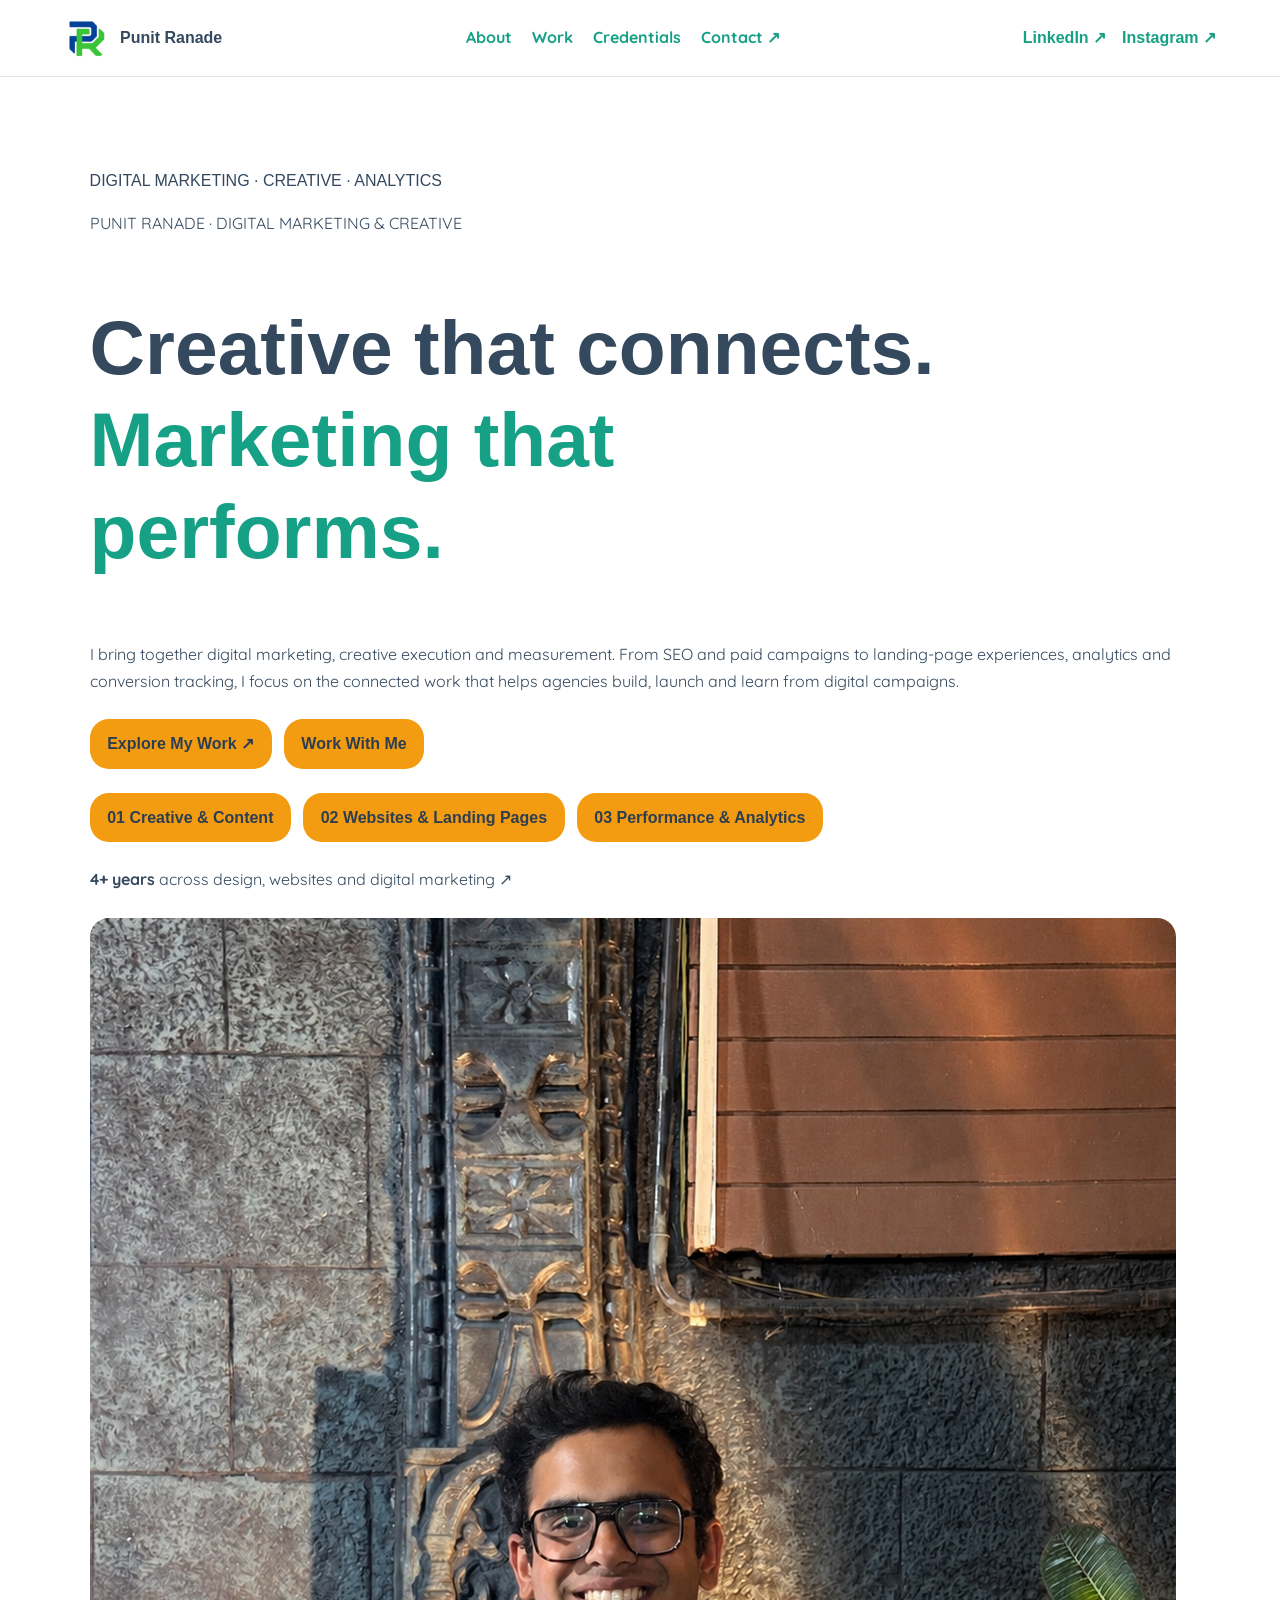
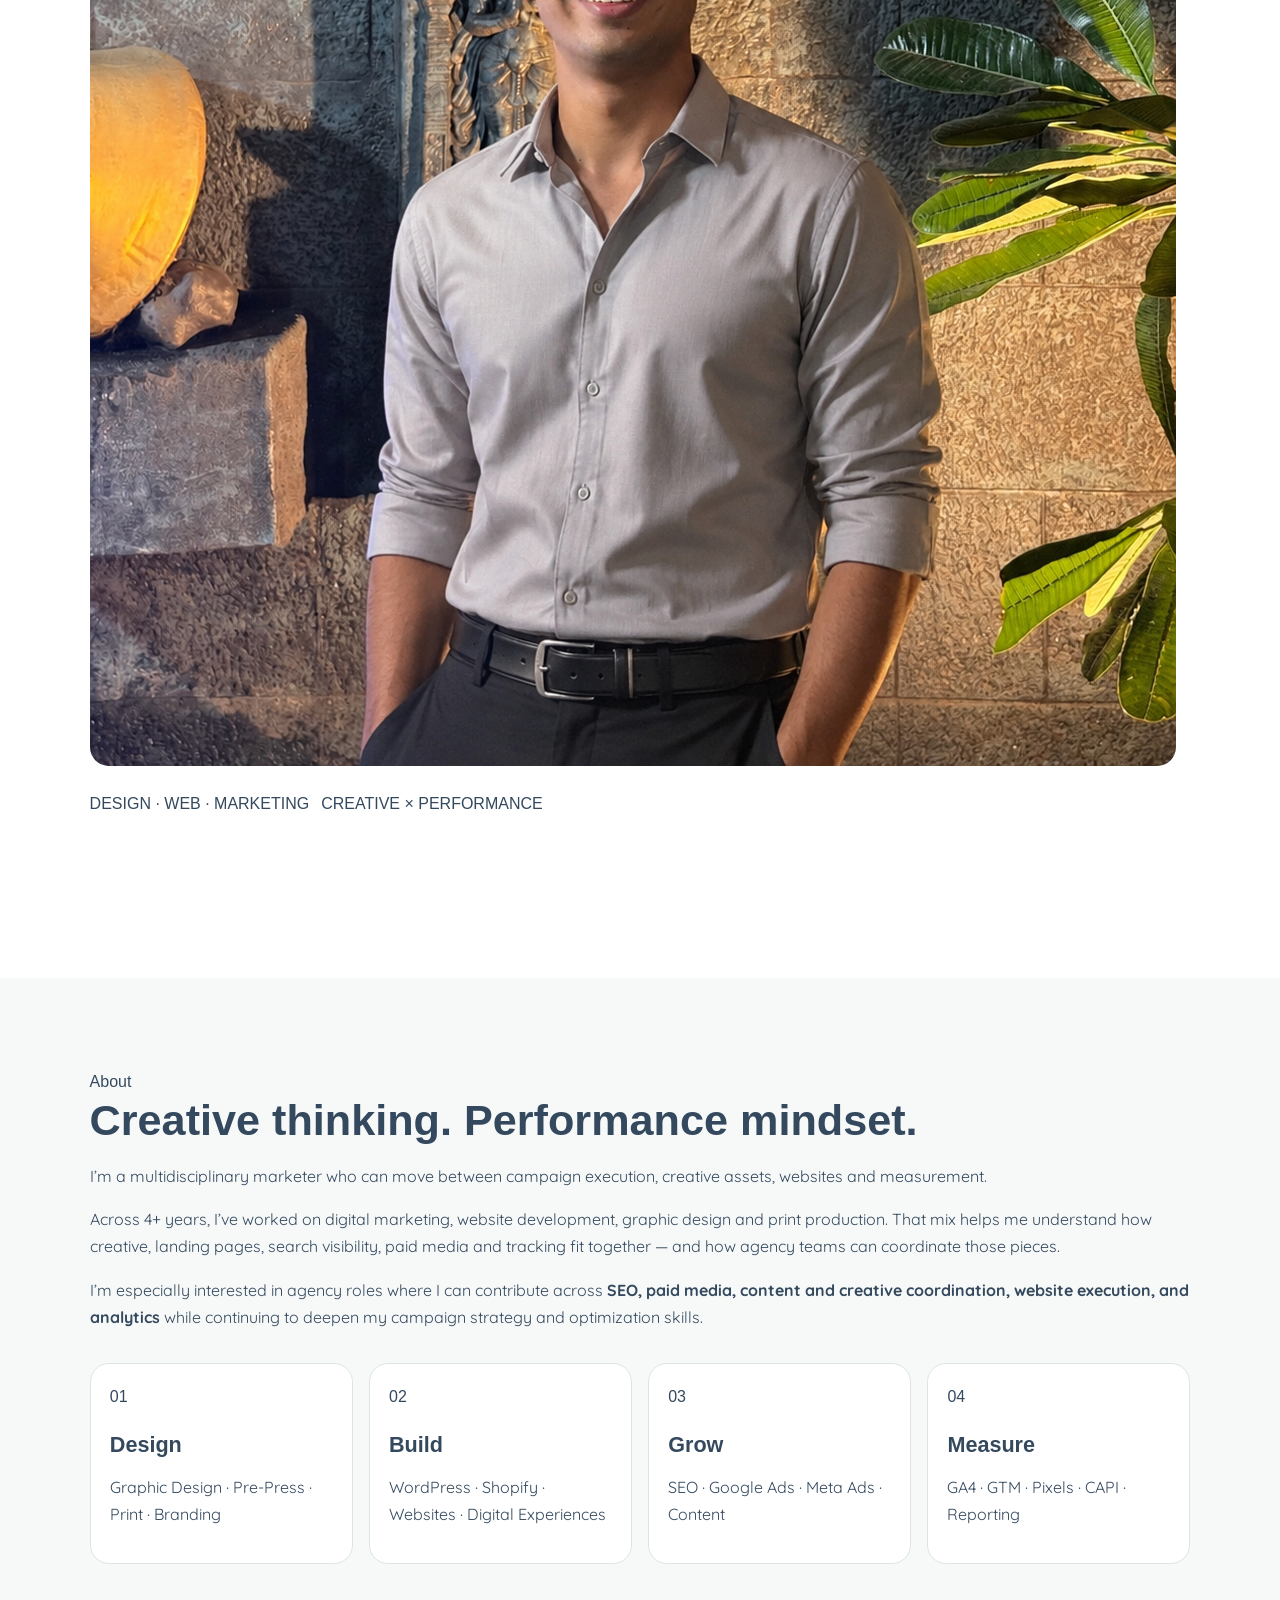
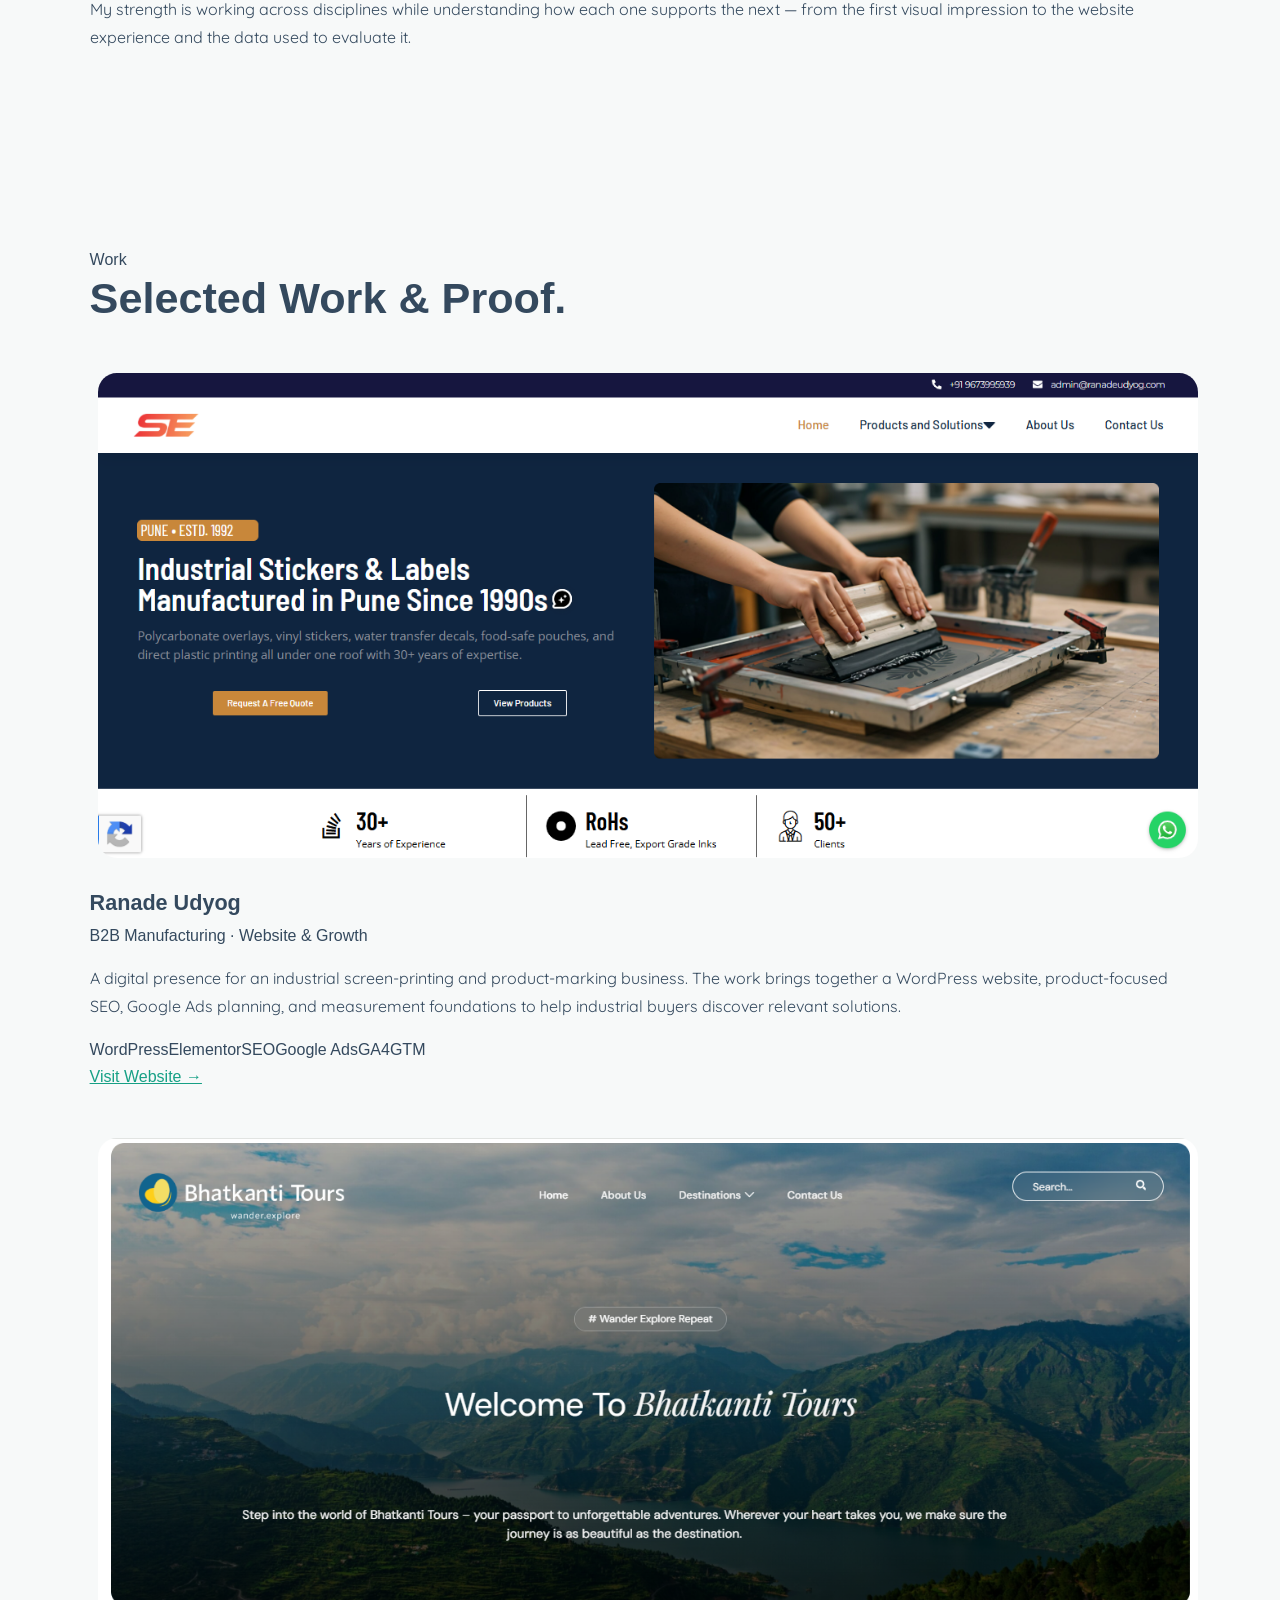
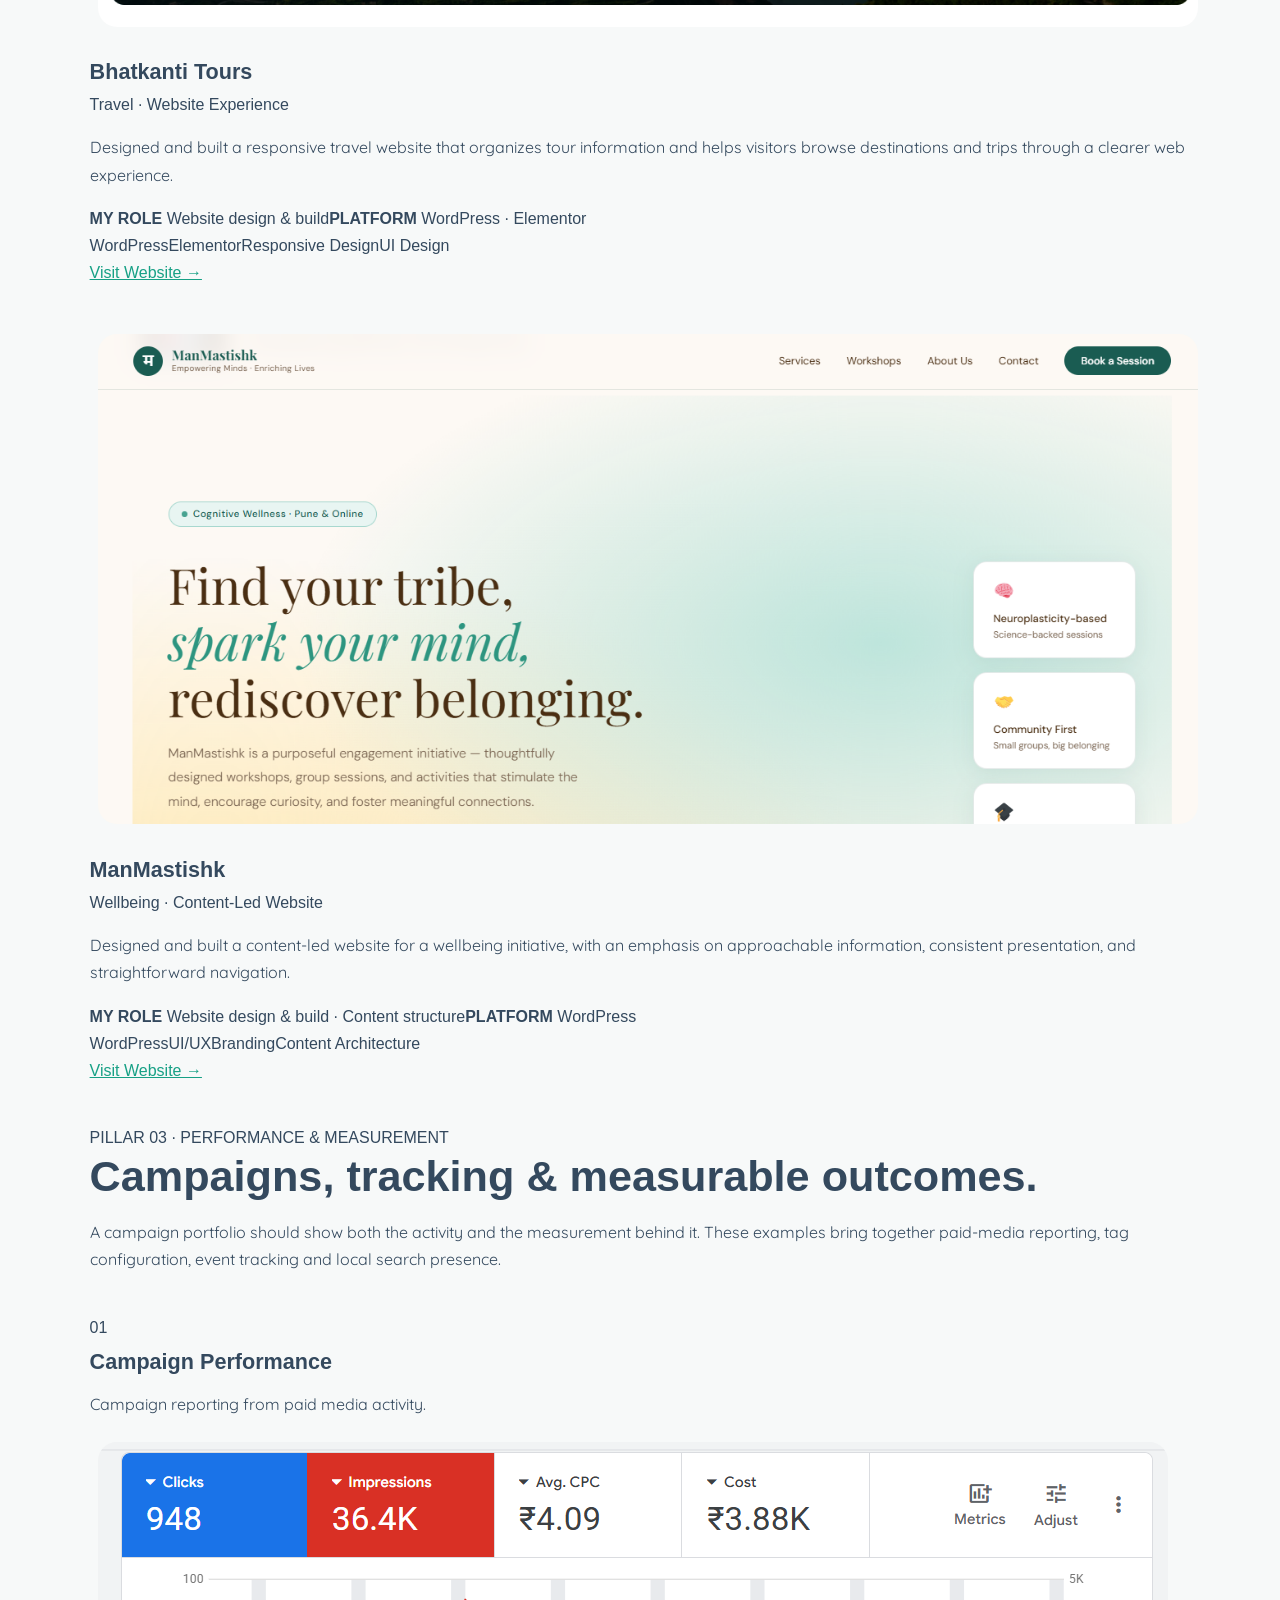
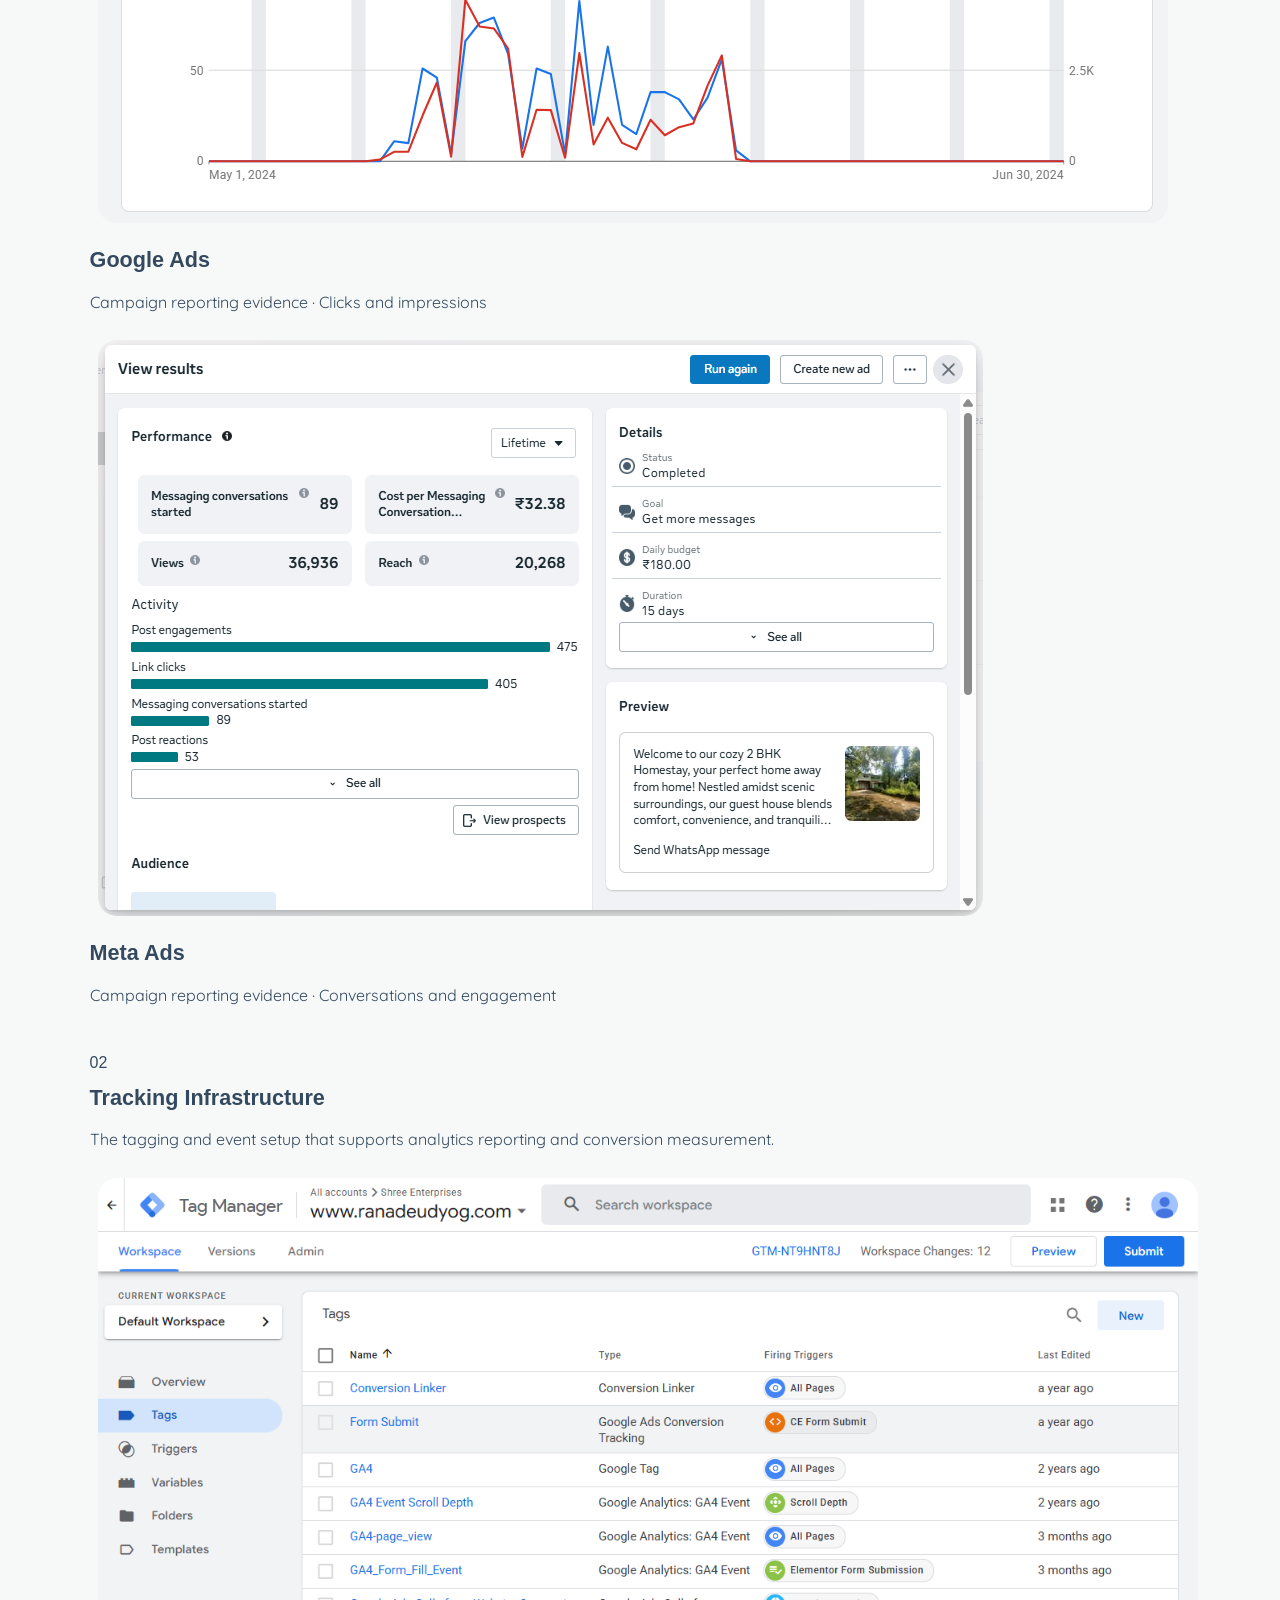
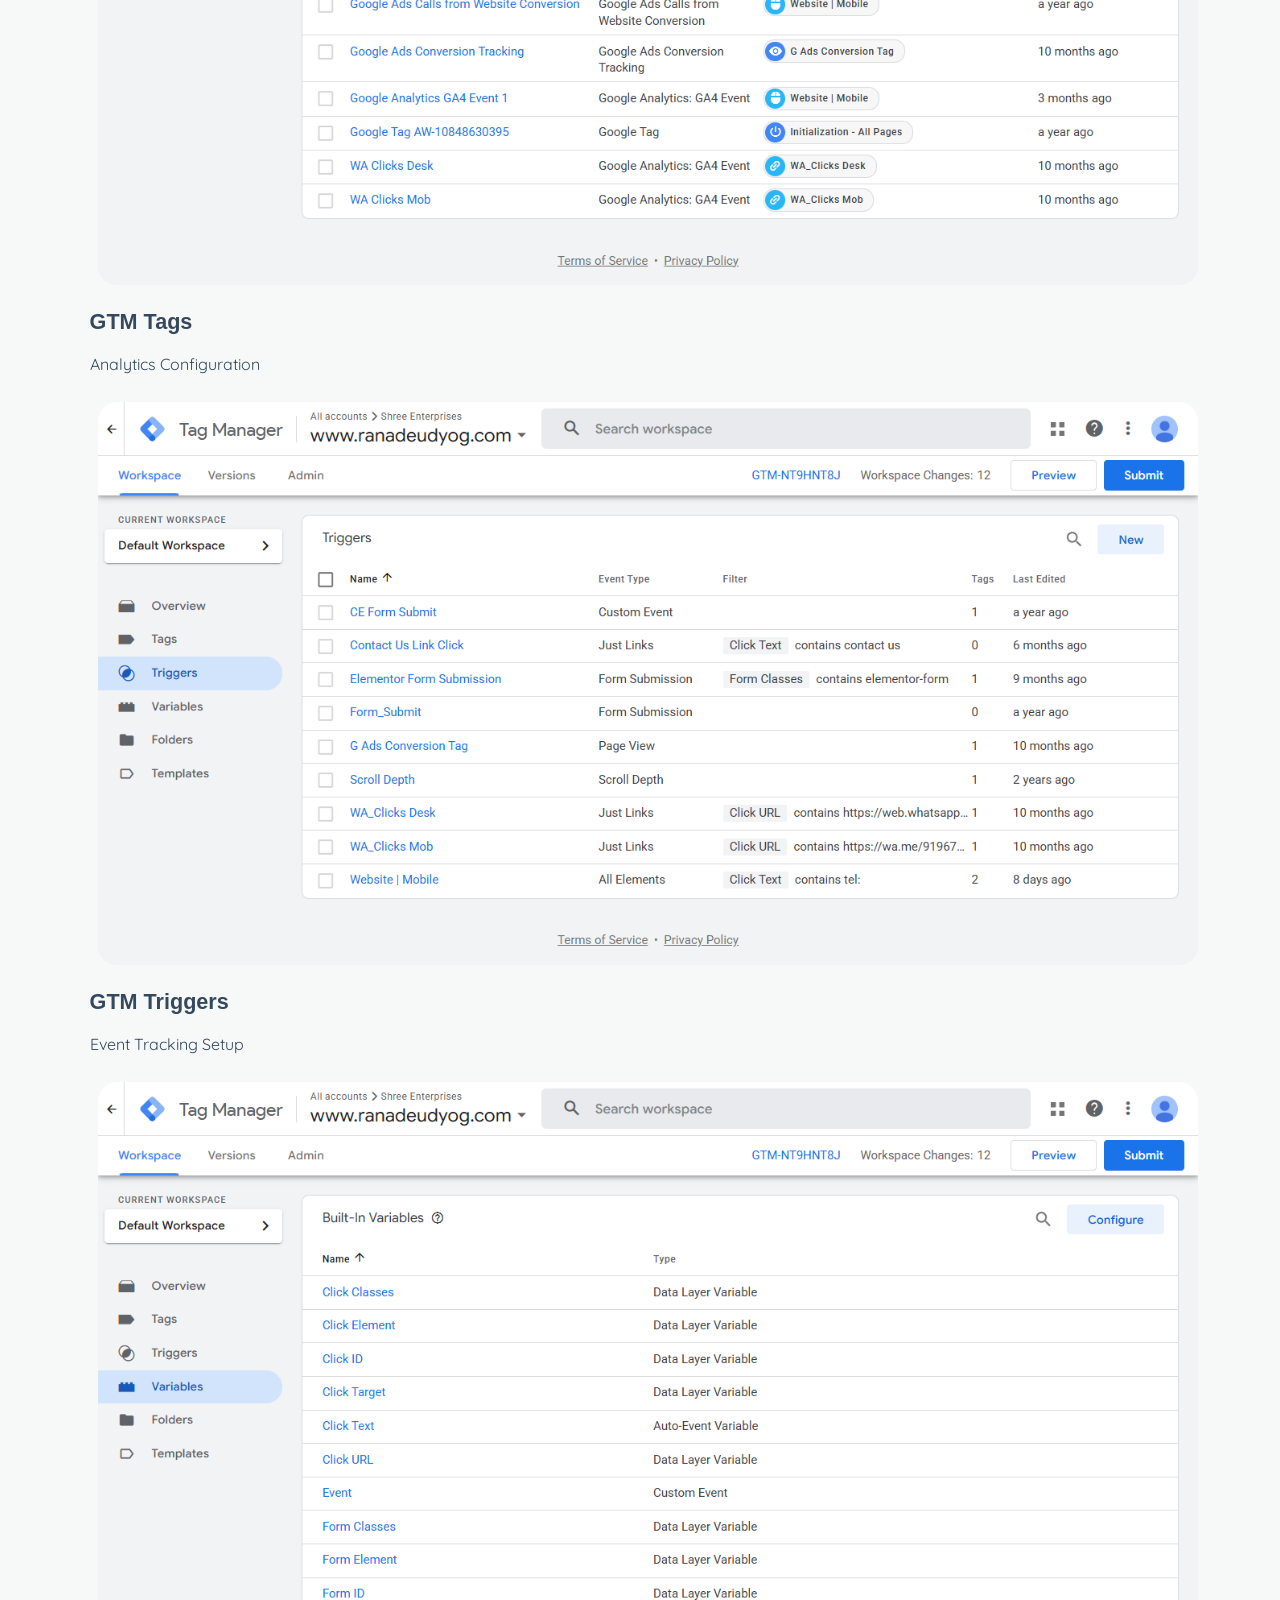
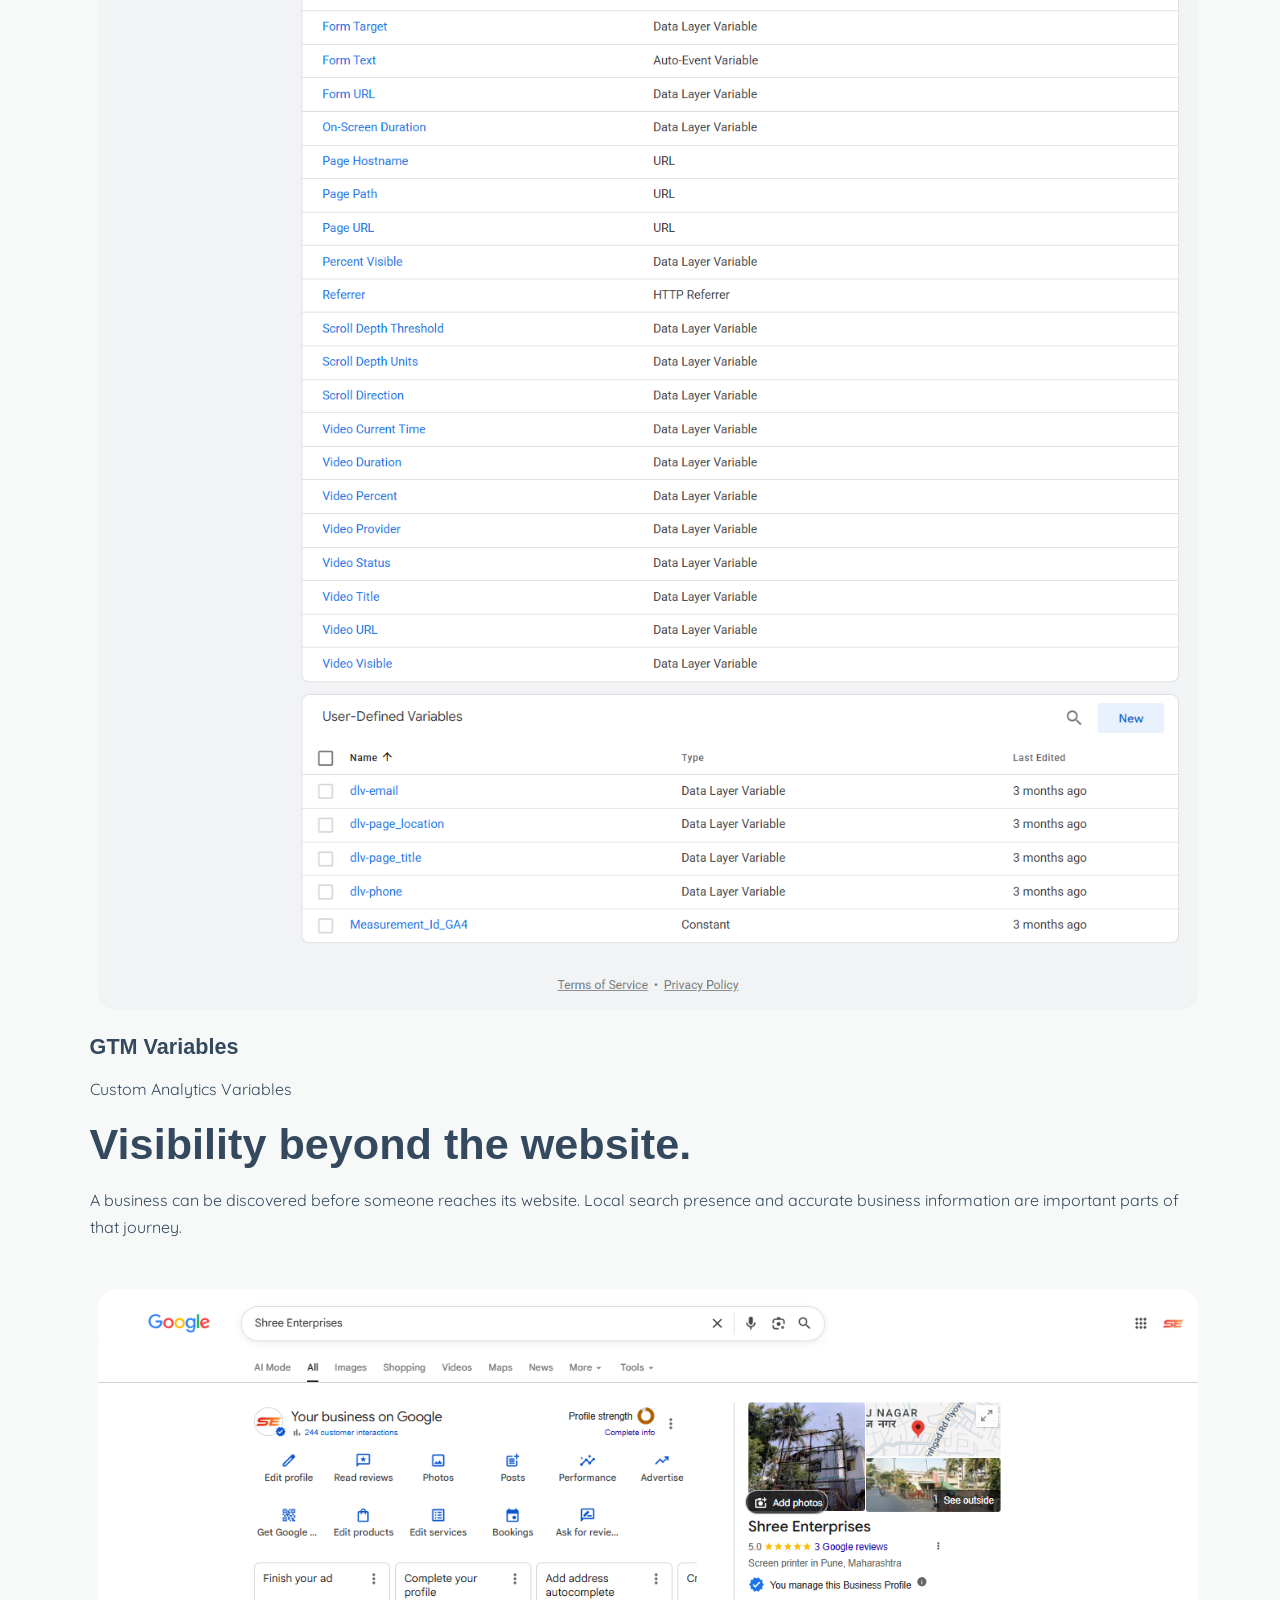
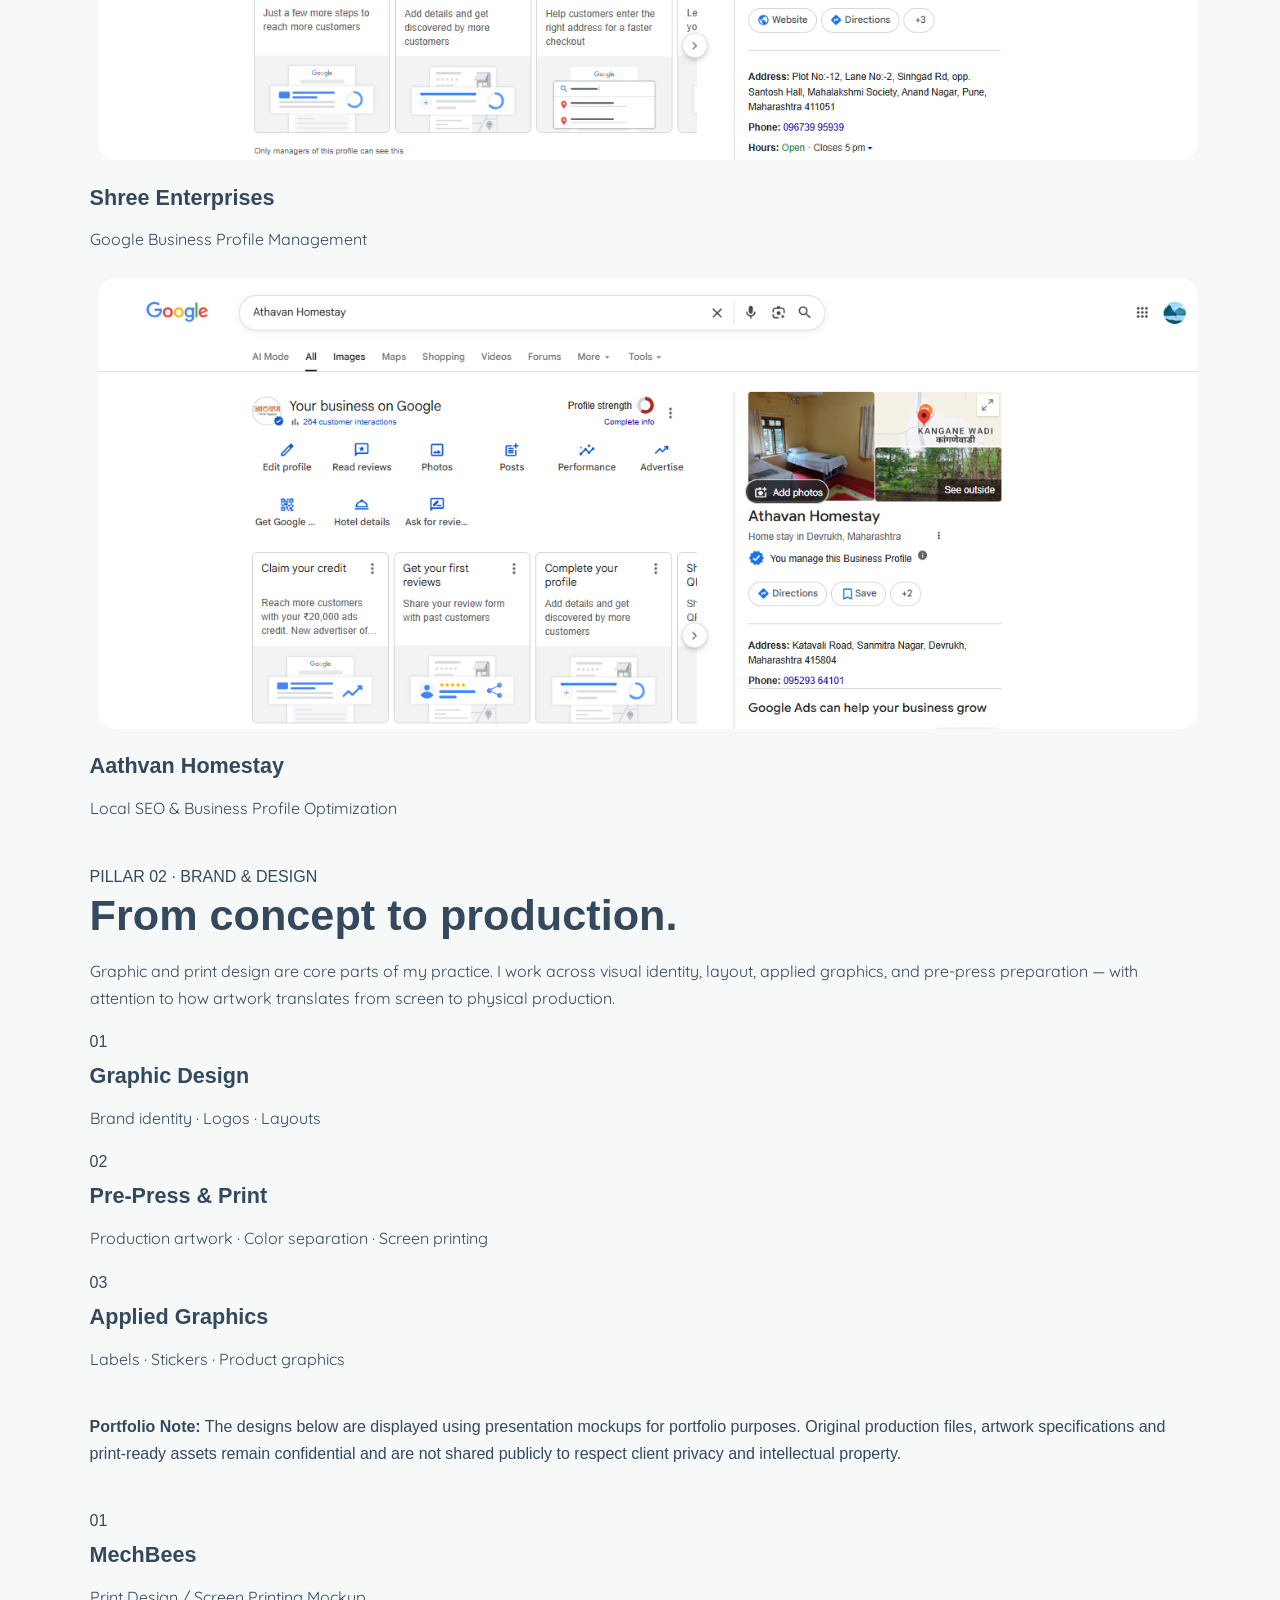
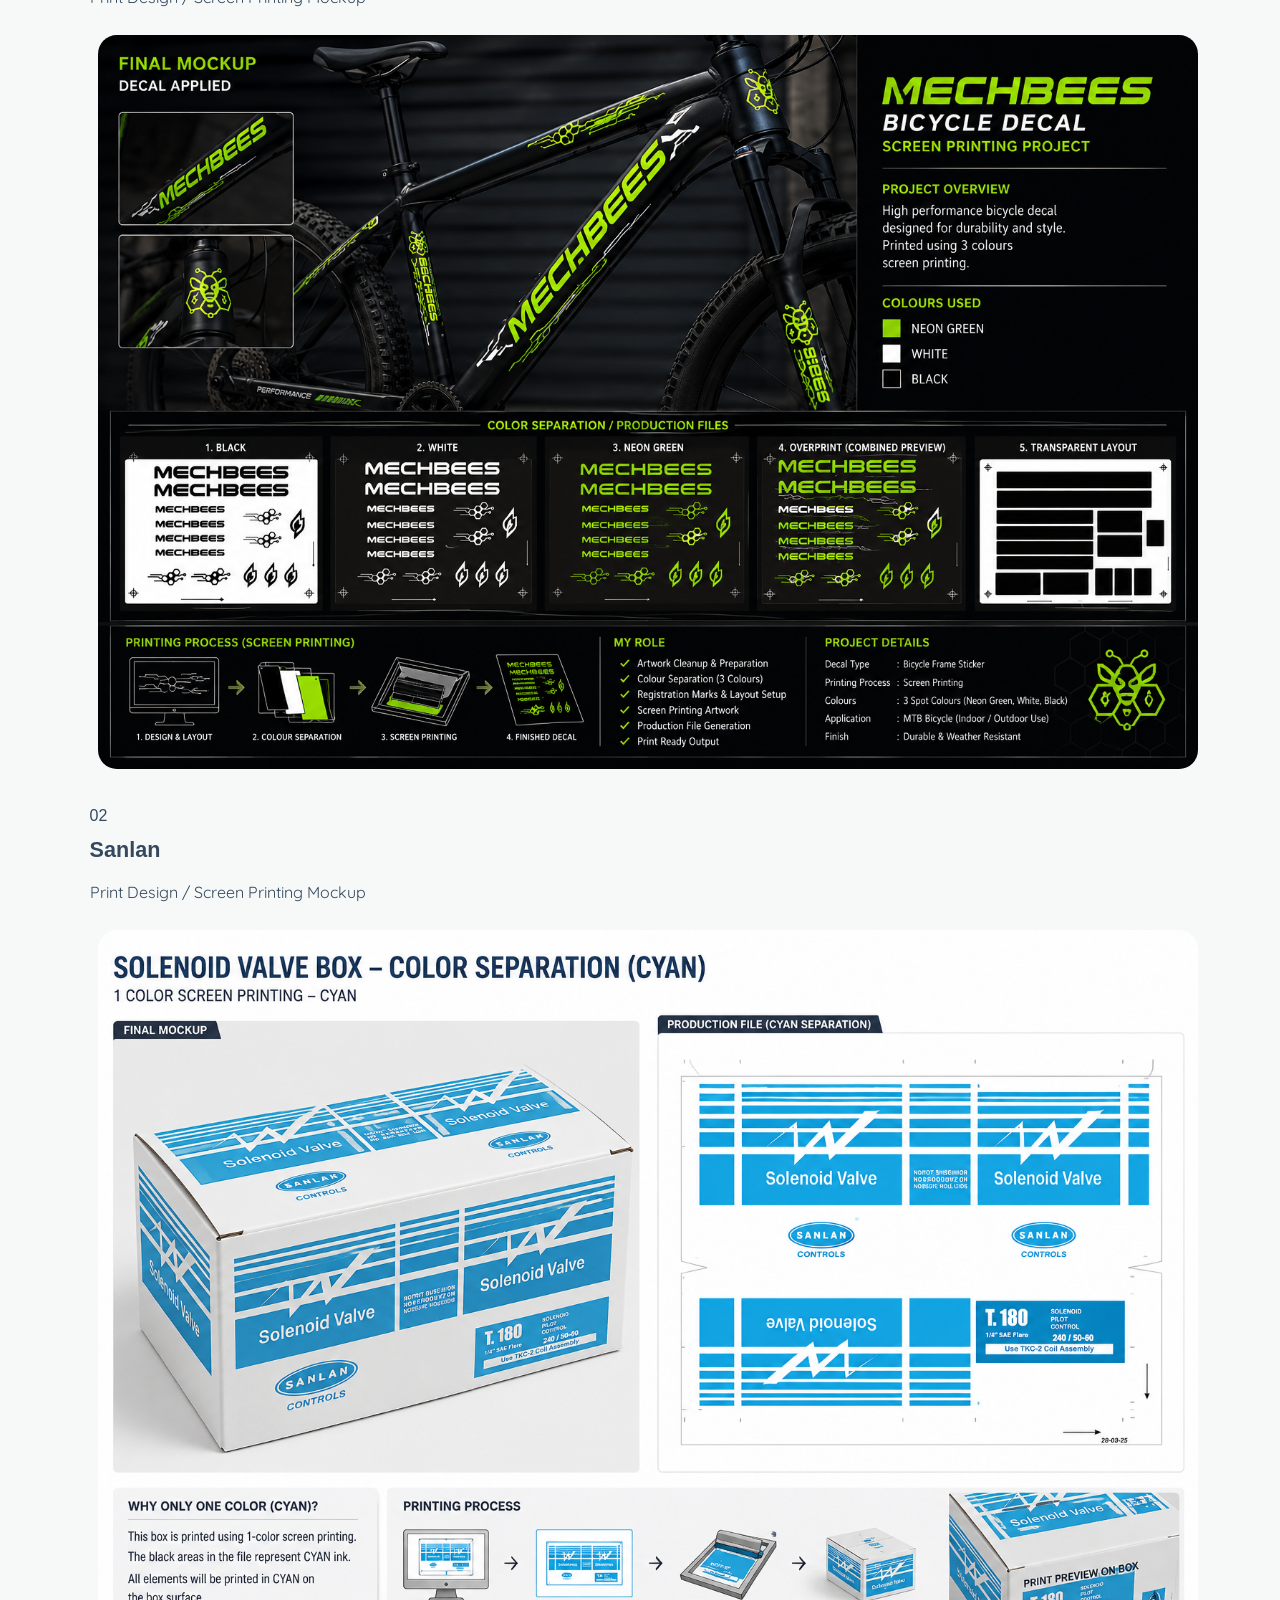
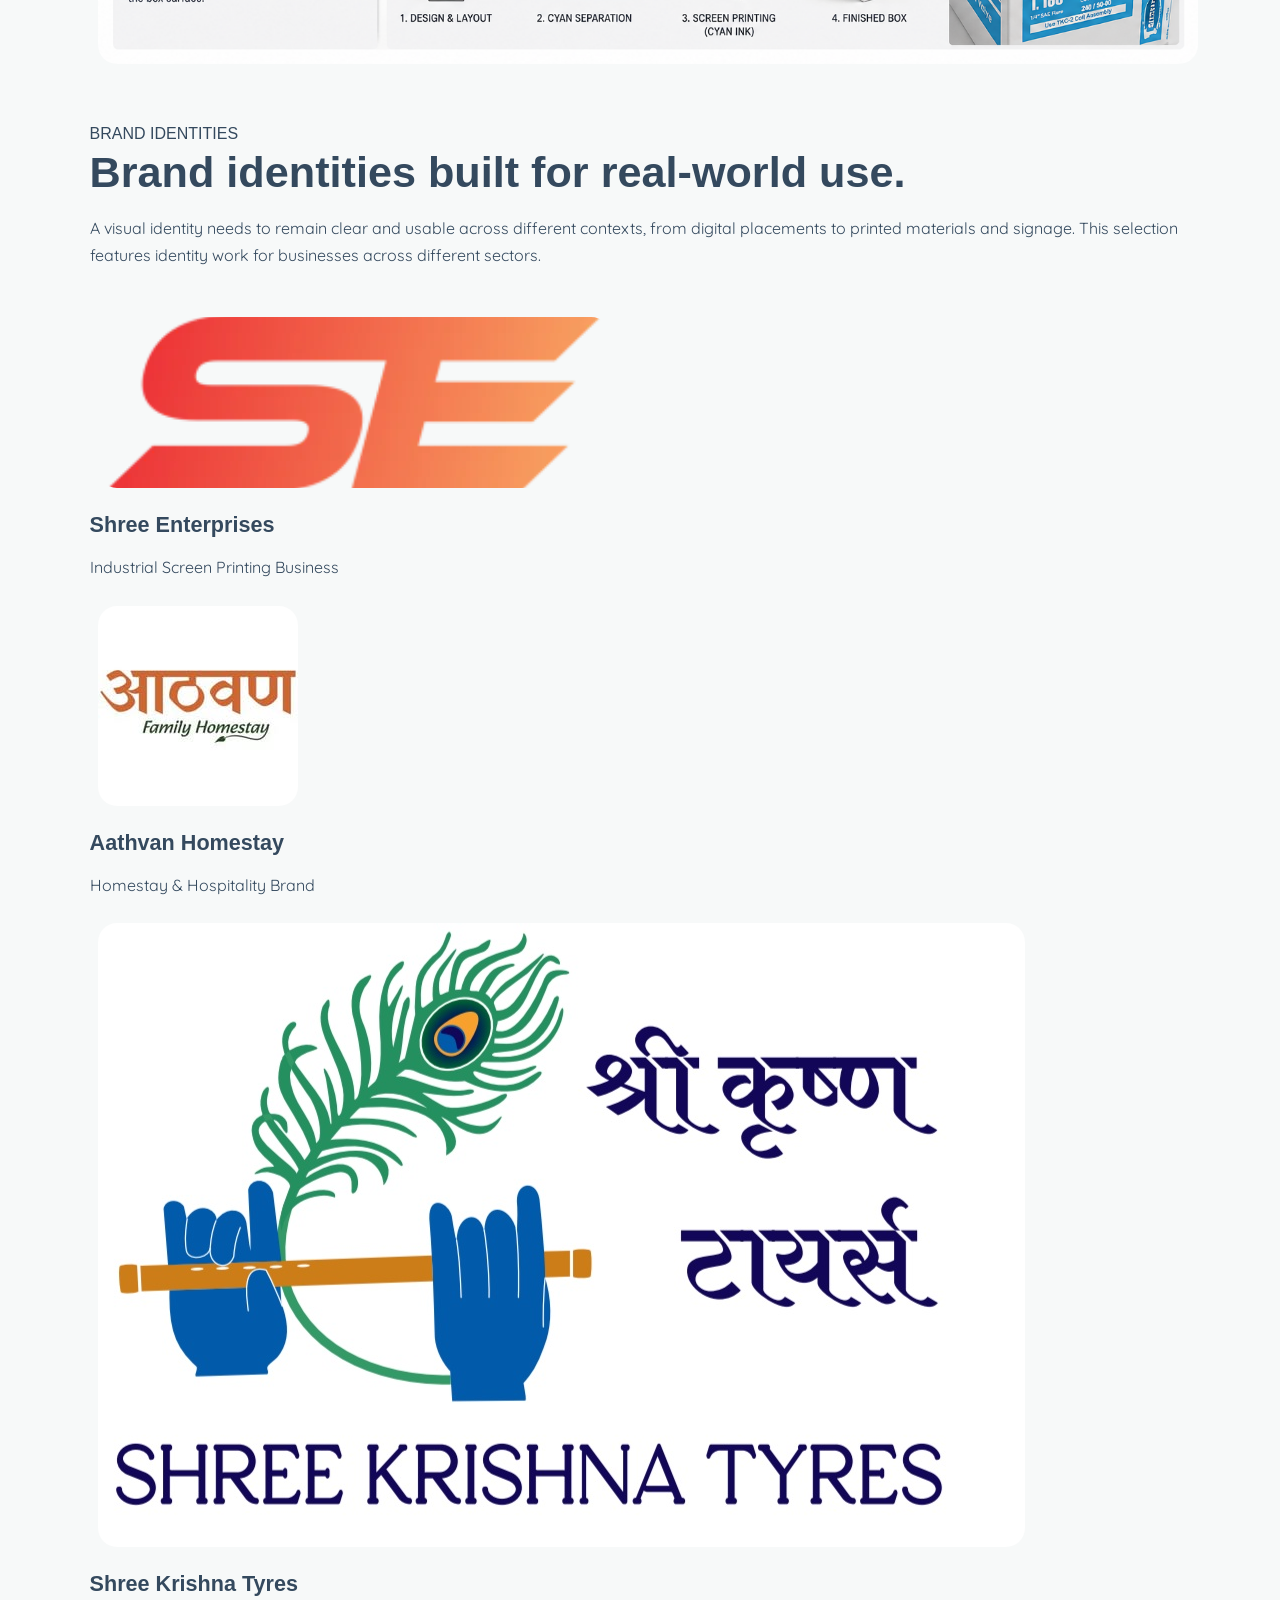
==== commit a32e297d: "Apply requested portfolio colors fonts and rounded image corners" ====
--- a/index.html
+++ b/index.html
@@ -6,6 +6,10 @@
     <title>Punit Ranade | Digital Marketing, Creative & Analytics</title>
     <meta name="description" content="Punit Ranade’s portfolio: digital marketing, SEO, Google Ads, Meta Ads, GA4, GTM, website development, graphic design and campaign measurement." />
     <link rel="icon" type="image/png" href="assets/logo.png">
+    <link rel="preconnect" href="https://fonts.googleapis.com">
+    <link rel="preconnect" href="https://fonts.gstatic.com" crossorigin>
+    <link href="https://fonts.googleapis.com/css2?family=Quicksand:wght@400;500;600;700&display=swap" rel="stylesheet">
+    <link rel="stylesheet" href="portfolio-theme.css">
 </head>
 <body>
 <header>
--- a/portfolio-theme.css
+++ b/portfolio-theme.css
@@ -0,0 +1,82 @@
+/* Portfolio theme: colors and typography supplied by Punit */
+:root {
+  --background: #F7F9F9;
+  --primary: #34495E;
+  --secondary: #16A085;
+  --button: #F39C12;
+  --button-dark: #2C3E50;
+  --surface: #FFFFFF;
+  --border: #DCE4E6;
+}
+* { box-sizing: border-box; }
+html { scroll-behavior: smooth; }
+body {
+  margin: 0;
+  background: var(--background);
+  color: var(--primary);
+  font-family: Helvetica, Arial, sans-serif;
+  font-size: 16px;
+  line-height: 1.7;
+}
+h1, h2, h3, h4 { color: var(--primary); line-height: 1.2; }
+h1 { font-size: clamp(2.4rem, 6vw, 4.8rem); max-width: 900px; }
+h2 { font-size: clamp(1.8rem, 3.5vw, 2.7rem); margin: 0 0 1rem; }
+h3 { font-size: 1.35rem; margin-bottom: .4rem; }
+p, li, small, label { font-family: Quicksand, Helvetica, sans-serif; }
+a { color: var(--secondary); }
+a:hover { color: var(--button-dark); }
+img { max-width: 100%; height: auto; border-radius: 5mm; }
+header {
+  display: flex; align-items: center; justify-content: space-between; gap: 1.5rem;
+  padding: 1rem clamp(1rem, 5vw, 4rem); background: var(--surface);
+  border-bottom: 1px solid var(--border); flex-wrap: wrap;
+}
+header > a { display: inline-flex; align-items: center; gap: .75rem; color: var(--primary); text-decoration: none; font-weight: 700; }
+header > a img { width: 44px; height: 44px; object-fit: contain; }
+header nav ul { display: flex; flex-wrap: wrap; gap: 1.25rem; list-style: none; margin: 0; padding: 0; }
+header nav a, header > div a { text-decoration: none; font-weight: 700; }
+header > div { display: flex; gap: 1rem; }
+section { padding: clamp(2.5rem, 7vw, 6rem) clamp(1rem, 7vw, 6rem); max-width: 1440px; margin: 0 auto; }
+section:first-of-type { max-width: none; background: var(--surface); }
+section:first-of-type > div { max-width: 1280px; margin: 0 auto; }
+section:first-of-type h1 span { color: var(--secondary); }
+section:first-of-type > div > div { display: flex; flex-wrap: wrap; gap: .75rem; margin: 1.5rem 0; }
+section:first-of-type > div > div a {
+  display: inline-block; padding: .7rem 1.1rem; border-radius: 5mm;
+  background: var(--button); color: var(--button-dark); font-weight: 700; text-decoration: none;
+}
+section:first-of-type > div > div a:hover { background: var(--button-dark); color: white; }
+section:nth-of-type(2) > div { display: grid; grid-template-columns: repeat(auto-fit, minmax(190px, 1fr)); gap: 1rem; margin: 2rem 0; }
+section:nth-of-type(2) > div > div { padding: 1.2rem; background: var(--surface); border: 1px solid var(--border); border-radius: 5mm; }
+section:nth-of-type(3) .project { display: grid; grid-template-columns: minmax(0, 1.05fr) minmax(0, 1fr); align-items: center; gap: clamp(1.5rem, 4vw, 3.5rem); padding: 2rem 0; border-bottom: 1px solid var(--border); }
+section:nth-of-type(3) .project img { width: 100%; display: block; }
+section:nth-of-type(3) .project a { display: inline-block; margin: .5rem .5rem .5rem 0; }
+section:nth-of-type(3) .project > div > div { display: flex; flex-wrap: wrap; gap: .5rem; }
+section:nth-of-type(3) .project > div > div span { background: #E7F4F1; color: var(--secondary); padding: .25rem .65rem; border-radius: 5mm; font-size: .9rem; }
+section:nth-of-type(3) > div:not(.project) { margin-top: 2.5rem; }
+section:nth-of-type(3) > div:not(.project) img { margin: .5rem; max-width: 100%; }
+section:nth-of-type(3) > div:not(.project) > div { margin: 1rem 0; }
+section:nth-of-type(3) > div:not(.project) h3 { margin-top: .5rem; }
+section:nth-of-type(3) > div:not(.project) .analytics-grid,
+section:nth-of-type(3) > div:not(.project) .gbp-grid,
+section:nth-of-type(3) > div:not(.project) .design-grid,
+section:nth-of-type(3) > div:not(.project) .logo-grid,
+section:nth-of-type(3) > div:not(.project) .certificate-grid { display: grid; grid-template-columns: repeat(auto-fit, minmax(220px, 1fr)); gap: 1.25rem; }
+section:nth-of-type(3) .analytics-card { background: var(--surface); padding: 1rem; border: 1px solid var(--border); border-radius: 5mm; overflow: hidden; }
+section:nth-of-type(3) .analytics-card img { width: 100%; max-height: 340px; object-fit: contain; }
+section:nth-of-type(3) .design-item { background: var(--surface); padding: 1rem; border-radius: 5mm; }
+section:nth-of-type(3) .design-item img { width: 100%; }
+section:nth-of-type(4) .certificate-grid { display: grid; grid-template-columns: repeat(auto-fit, minmax(220px, 1fr)); gap: 1.25rem; margin-top: 2rem; }
+section:nth-of-type(4) .analytics-card { background: var(--surface); padding: 1rem; border: 1px solid var(--border); border-radius: 5mm; overflow: hidden; }
+section:nth-of-type(4) .analytics-card img { width: 100%; max-height: 300px; object-fit: contain; }
+form { display: grid; gap: 1rem; max-width: 640px; margin: 2rem 0; }
+input, textarea { width: 100%; padding: .9rem 1rem; border: 1px solid #BFCBCD; border-radius: 5mm; background: white; color: var(--primary); font: inherit; }
+textarea { min-height: 140px; resize: vertical; }
+button { width: fit-content; padding: .85rem 1.3rem; border: 0; border-radius: 5mm; background: var(--button); color: var(--button-dark); font: 700 1rem Helvetica, Arial, sans-serif; cursor: pointer; }
+button:hover { background: var(--button-dark); color: white; }
+.contact-links { display: flex; flex-wrap: wrap; gap: 1rem; }
+@media (max-width: 760px) {
+  header { align-items: flex-start; flex-direction: column; }
+  header nav ul { gap: .8rem; }
+  section:nth-of-type(3) .project { grid-template-columns: 1fr; }
+}
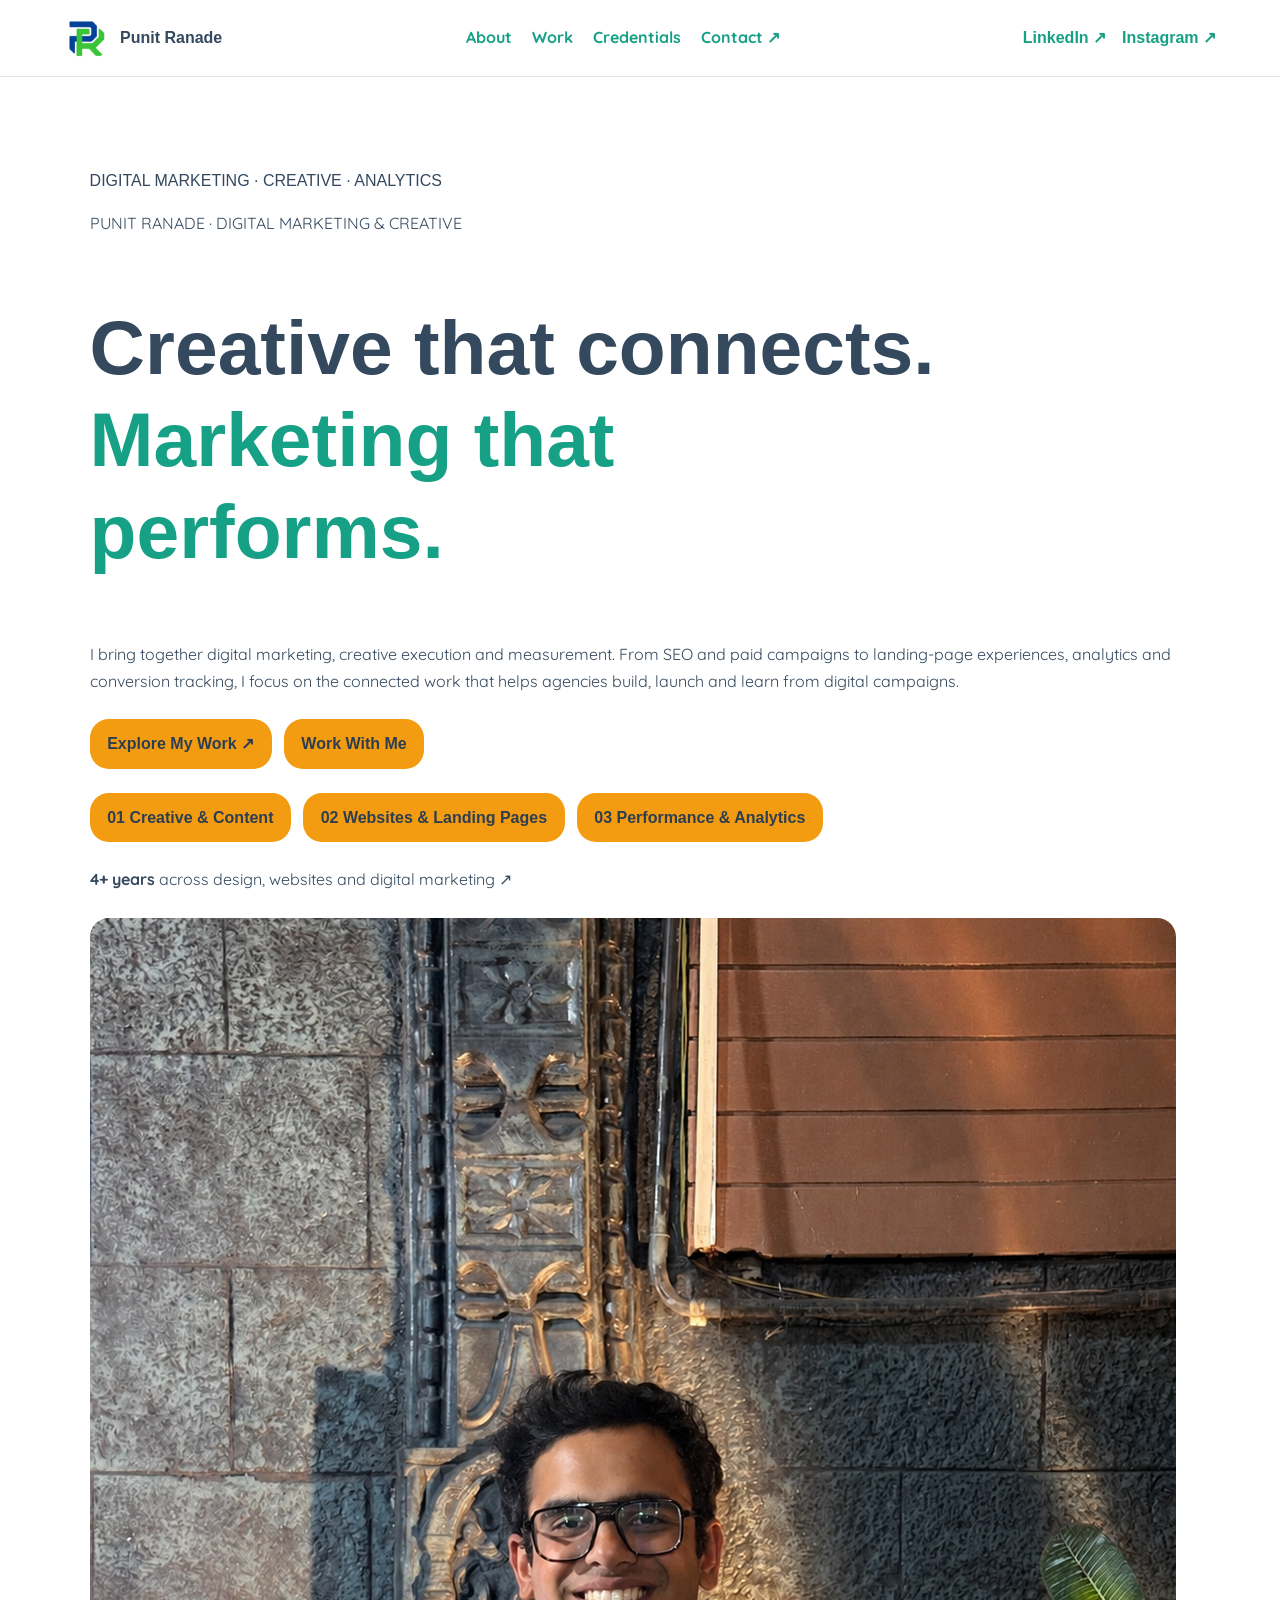
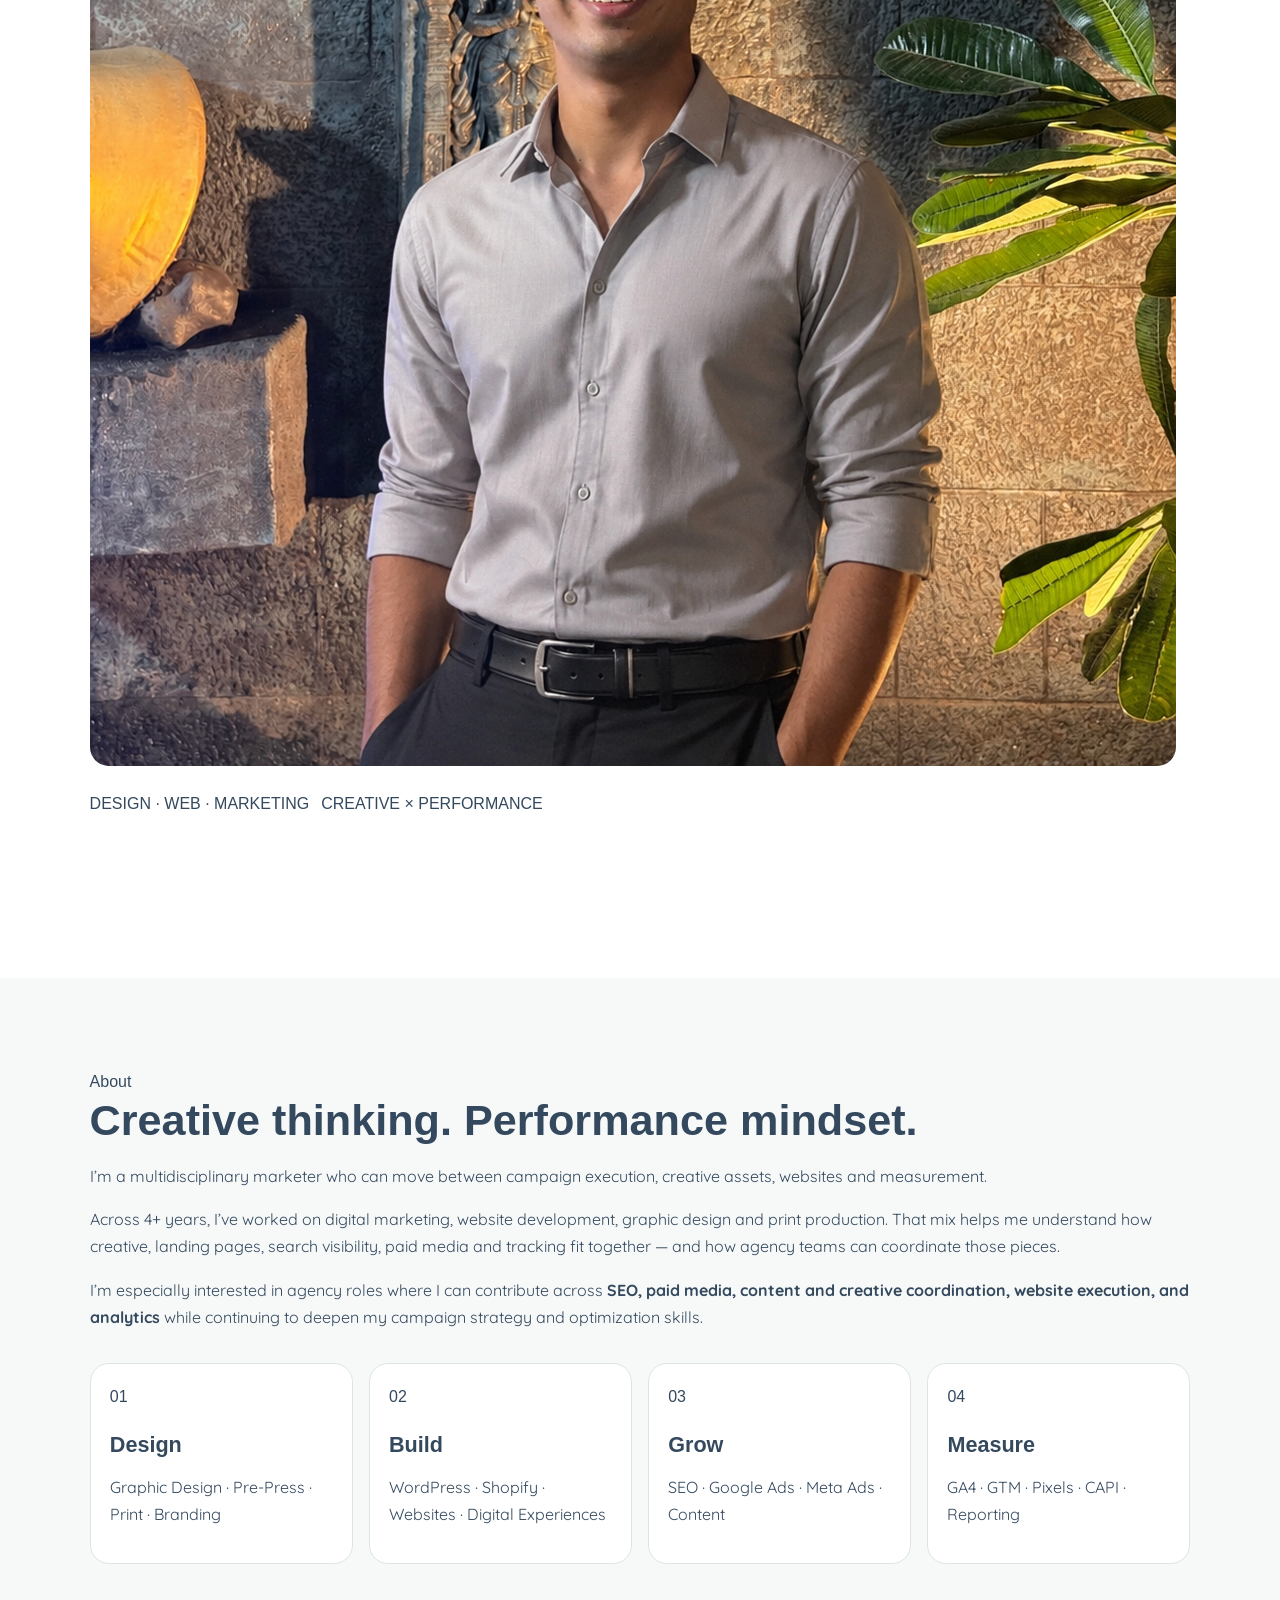
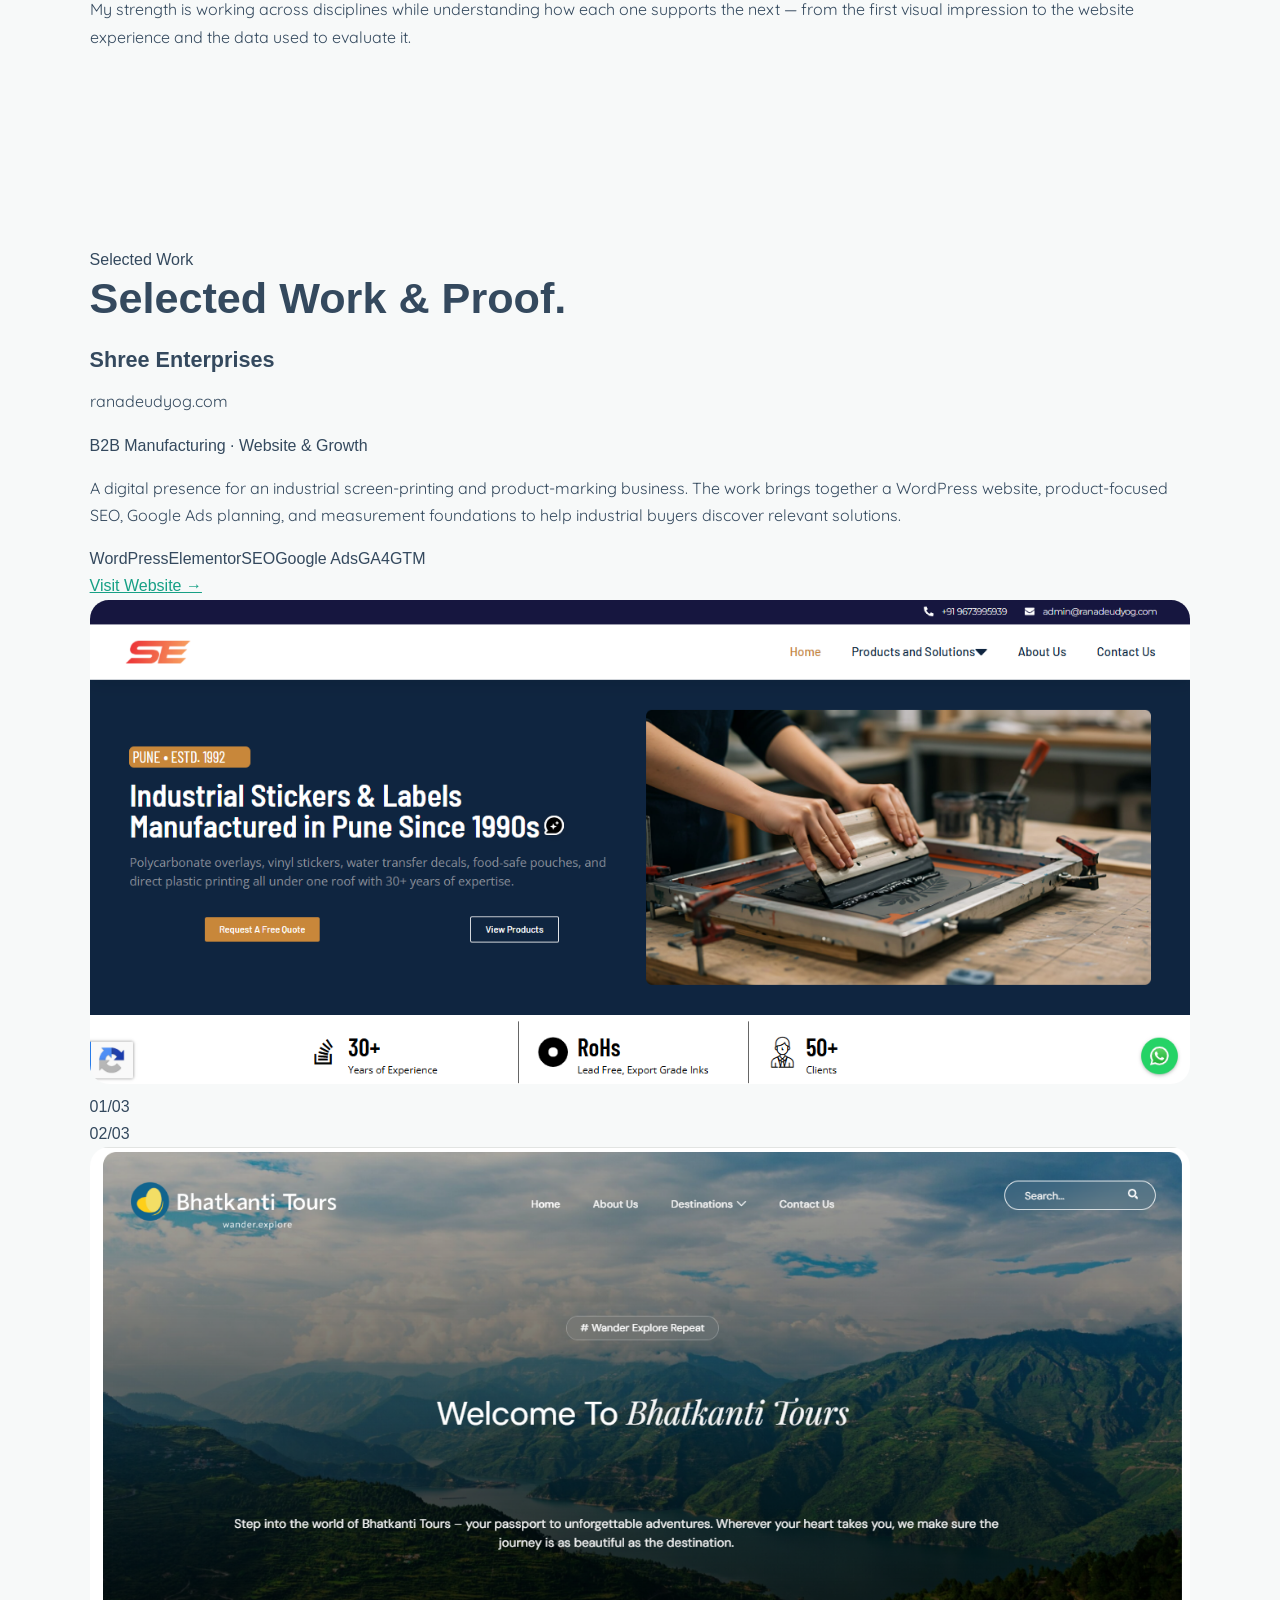
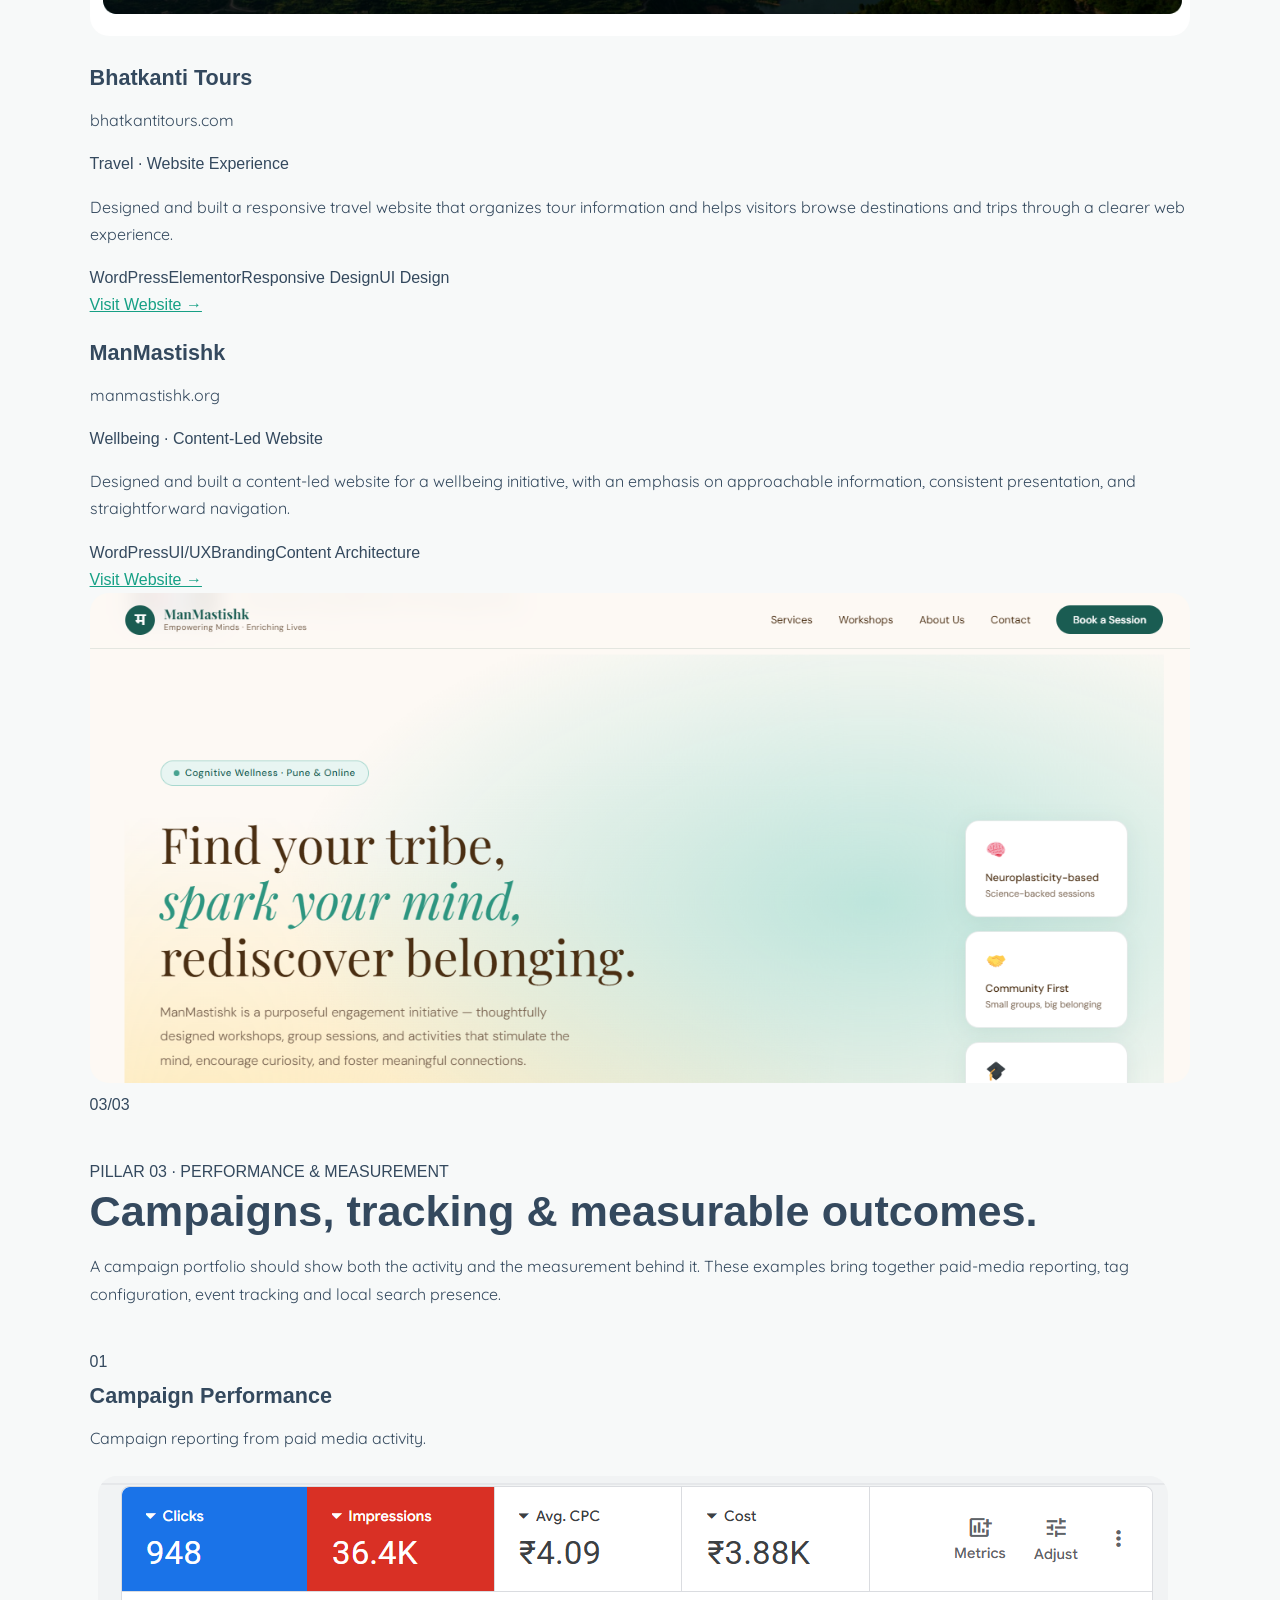
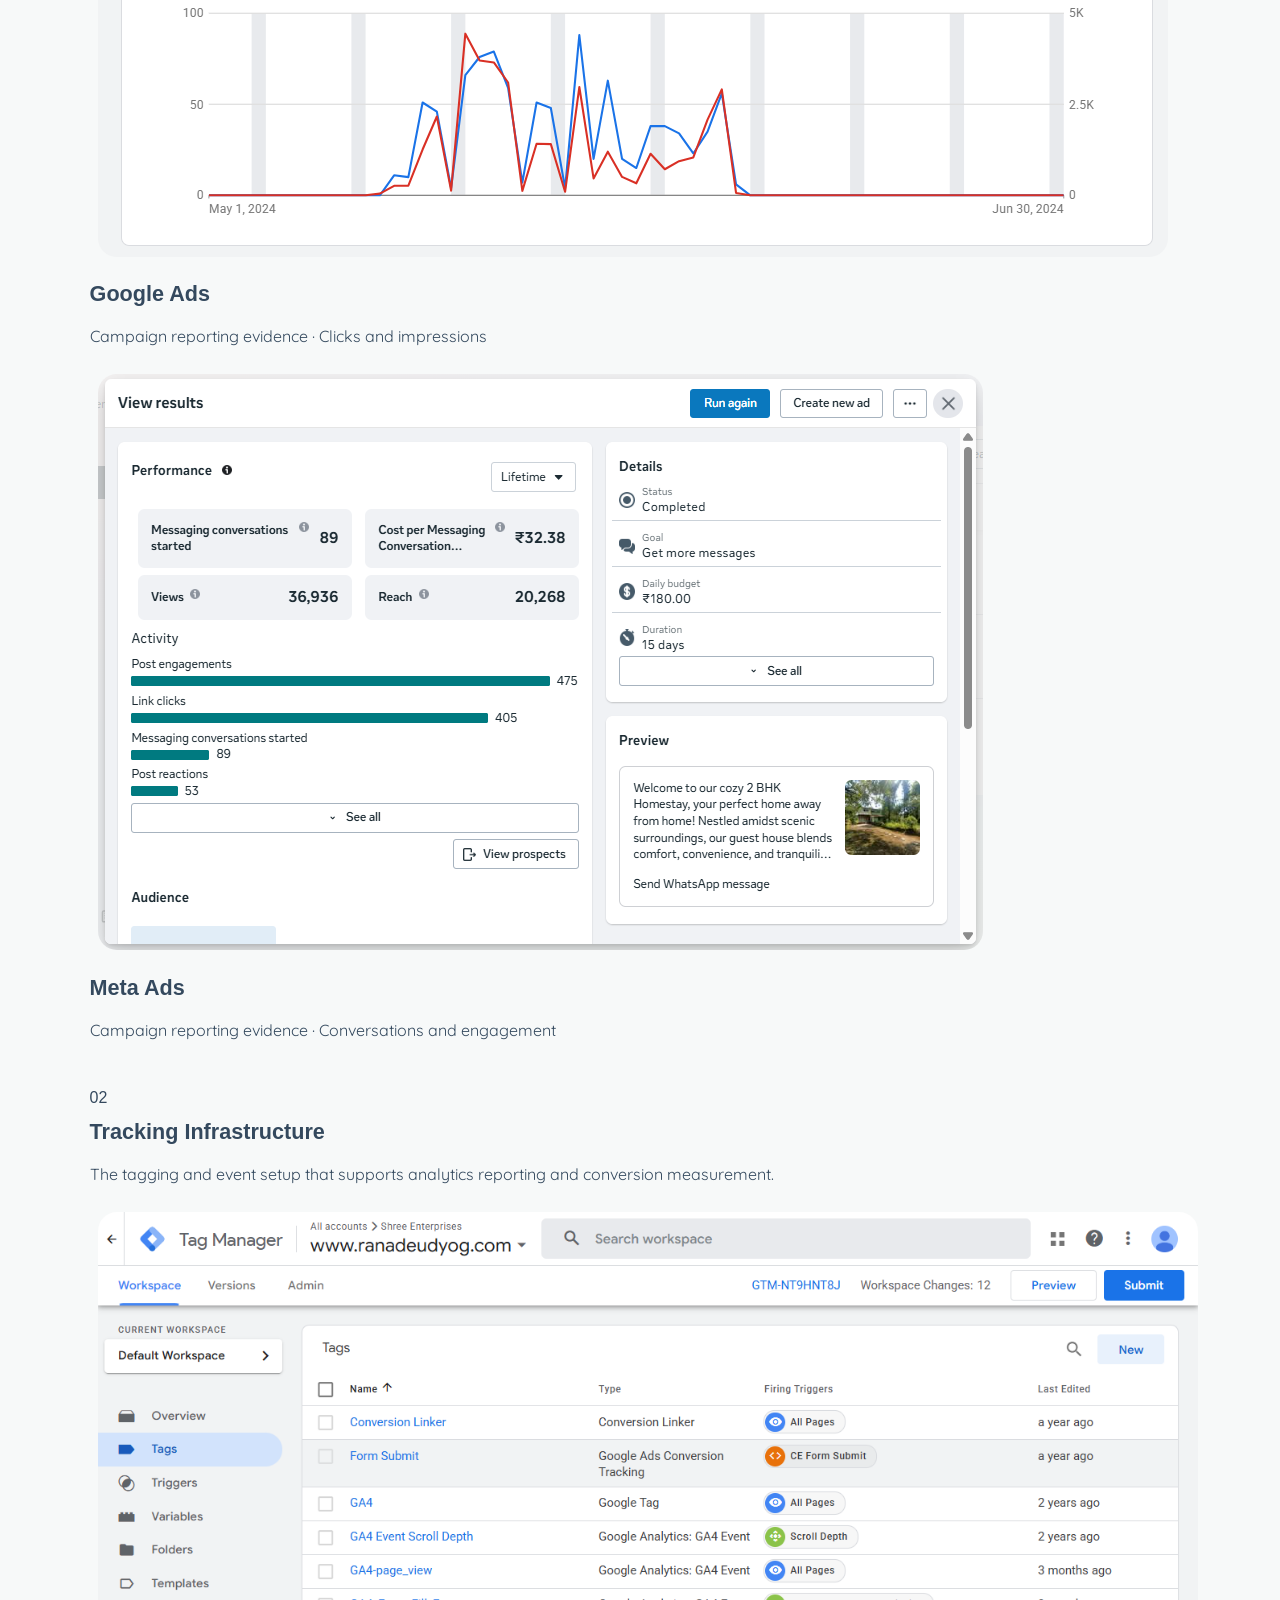
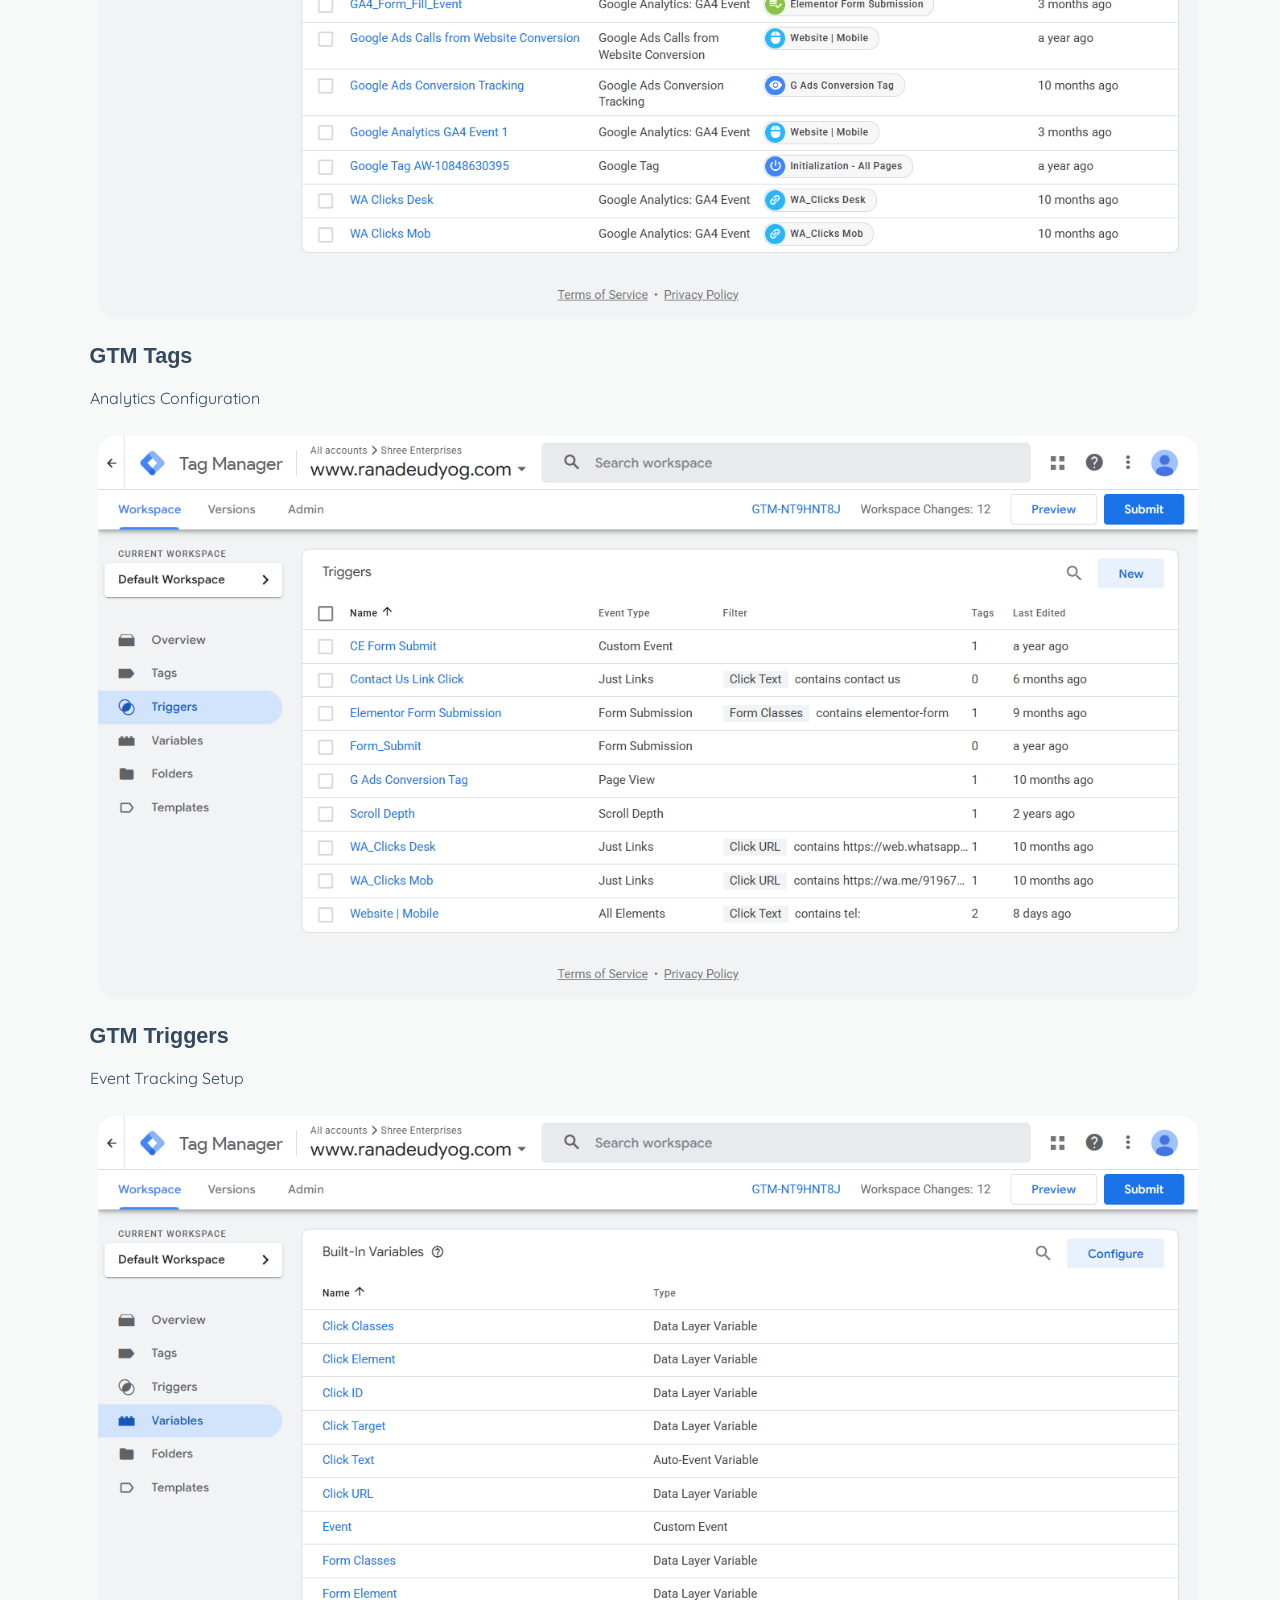
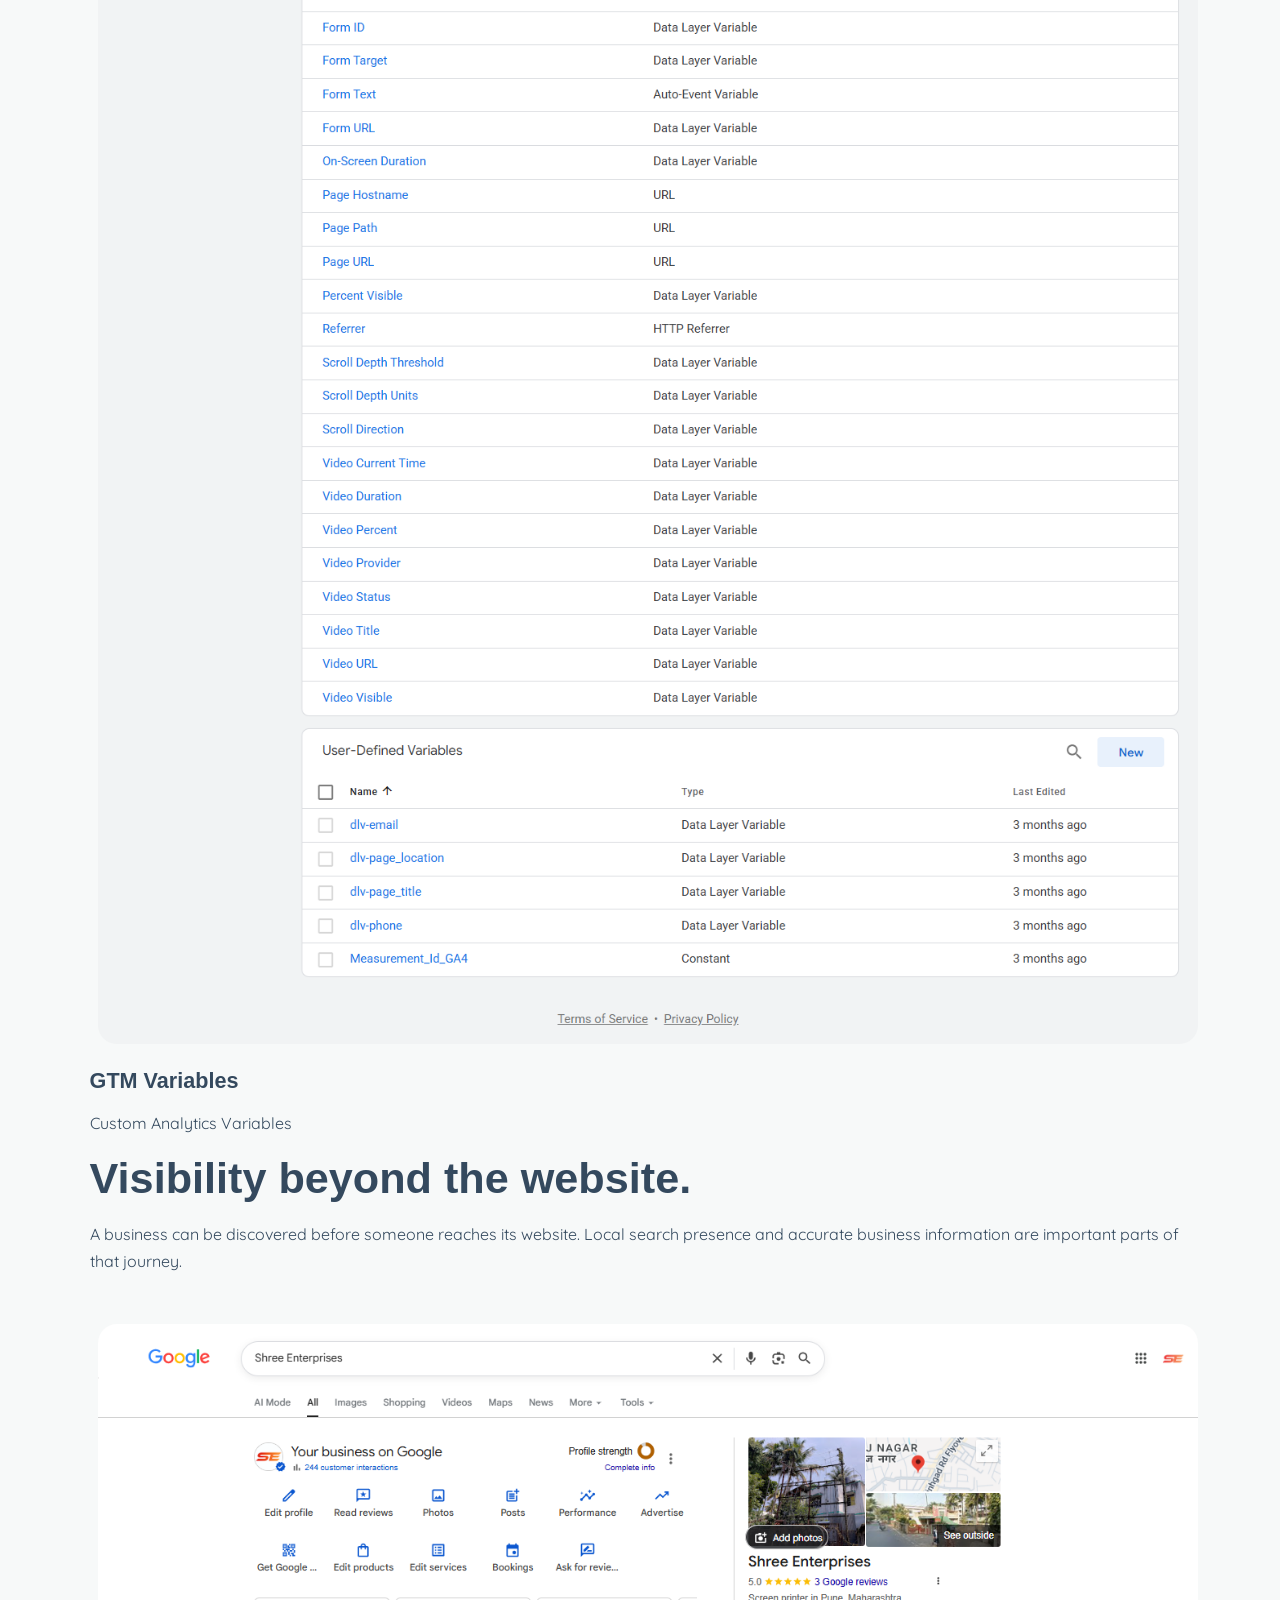
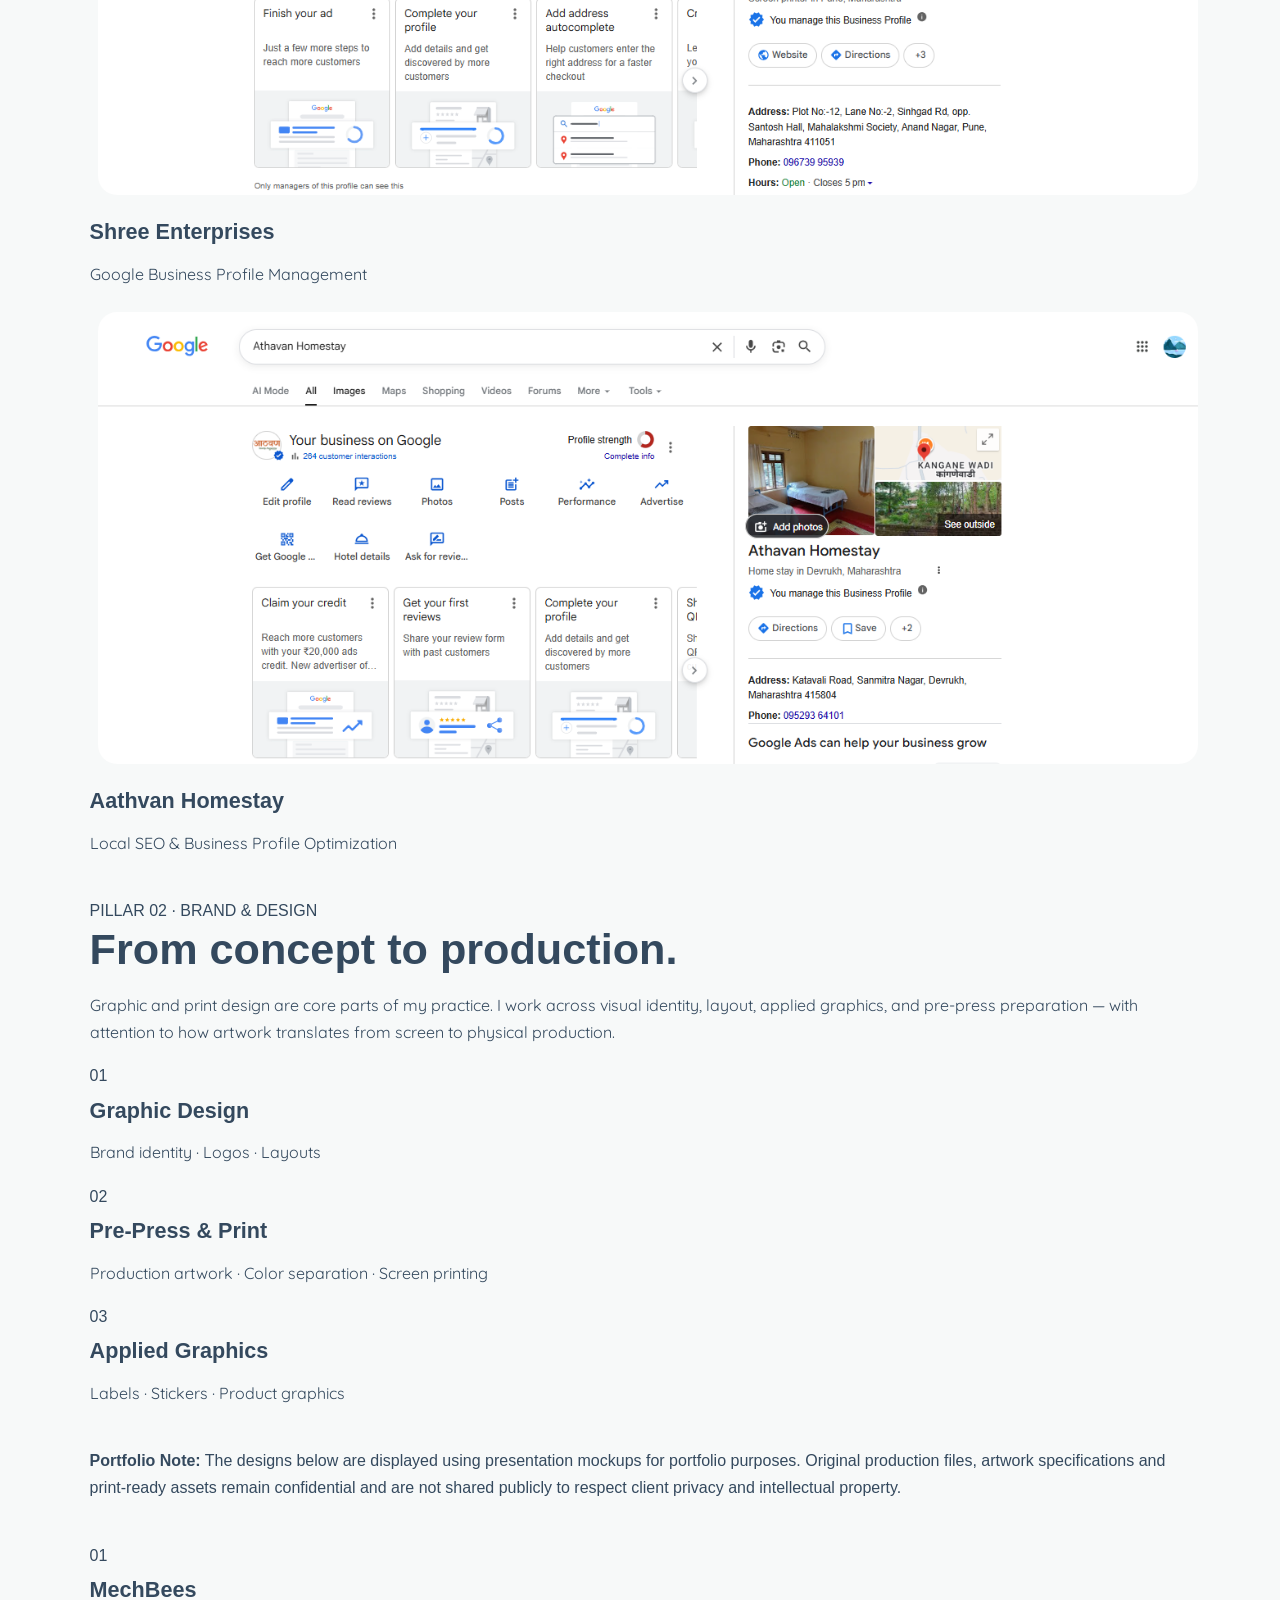
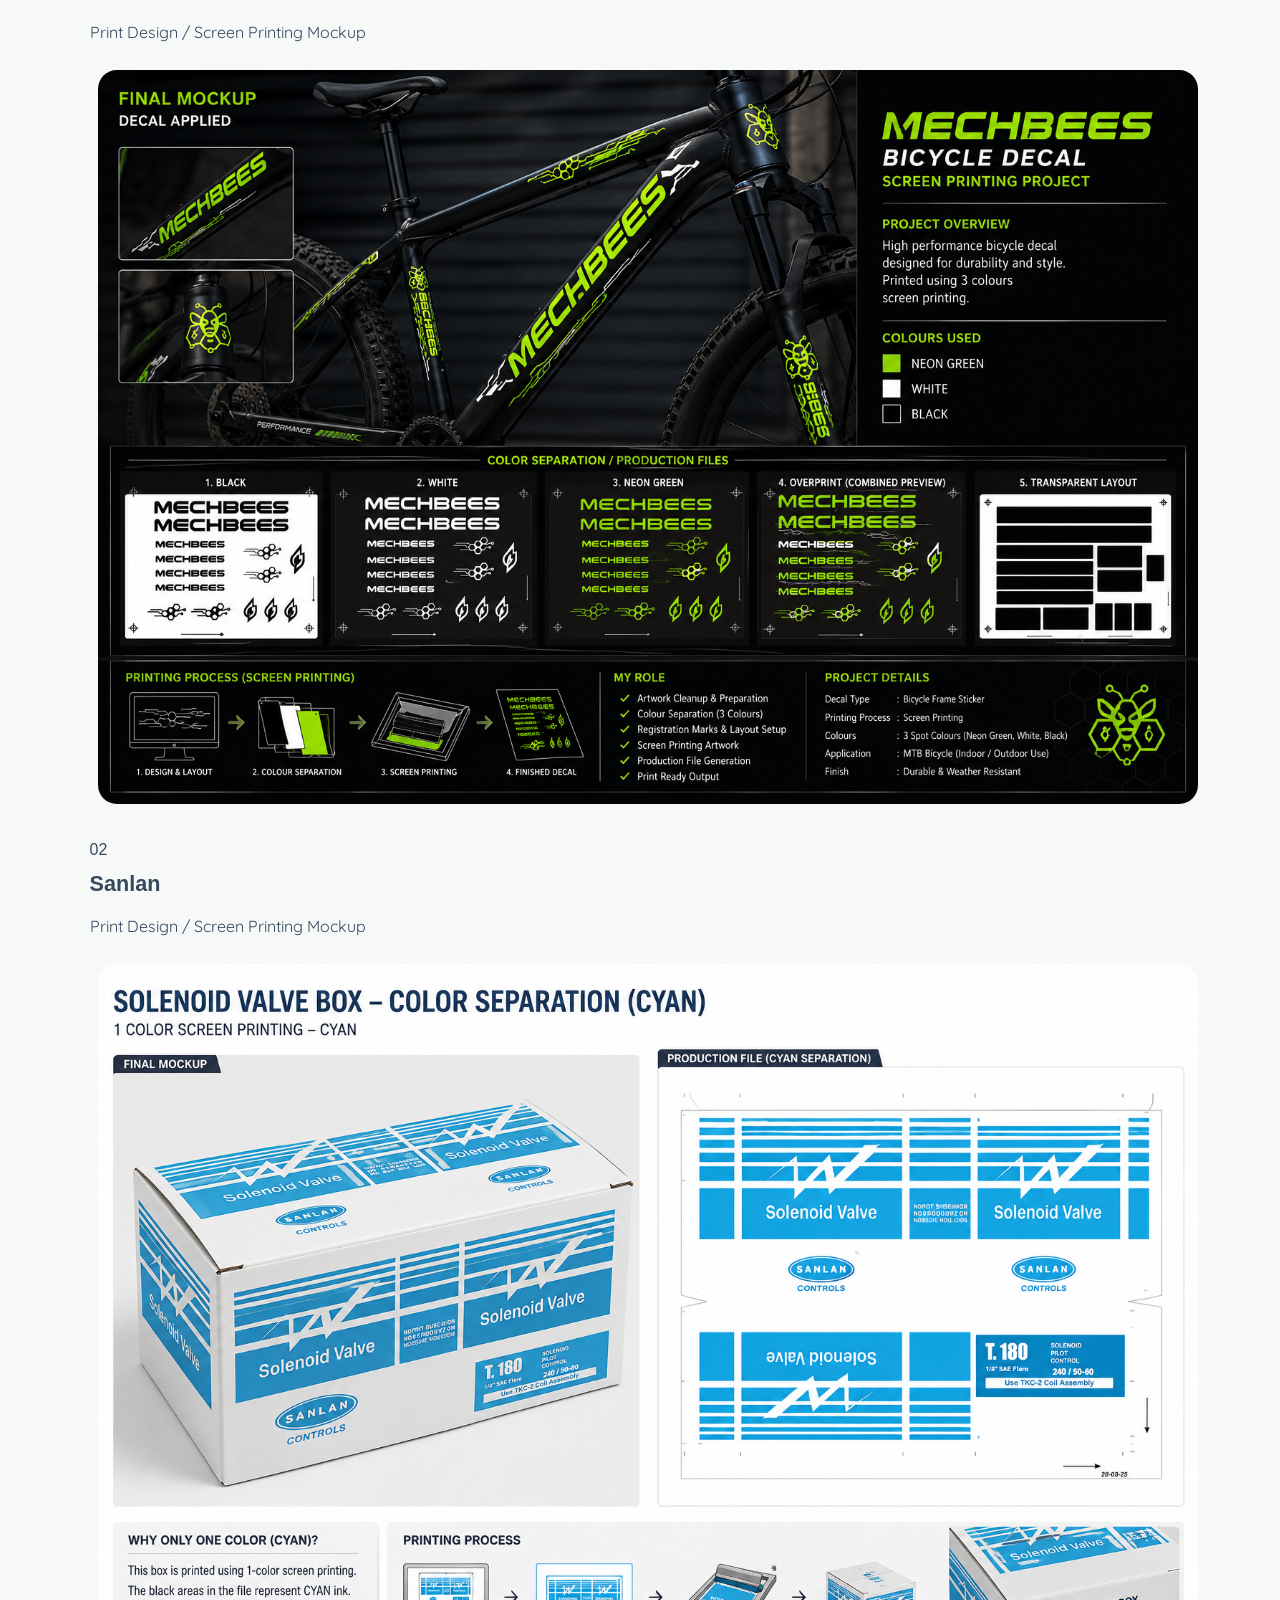
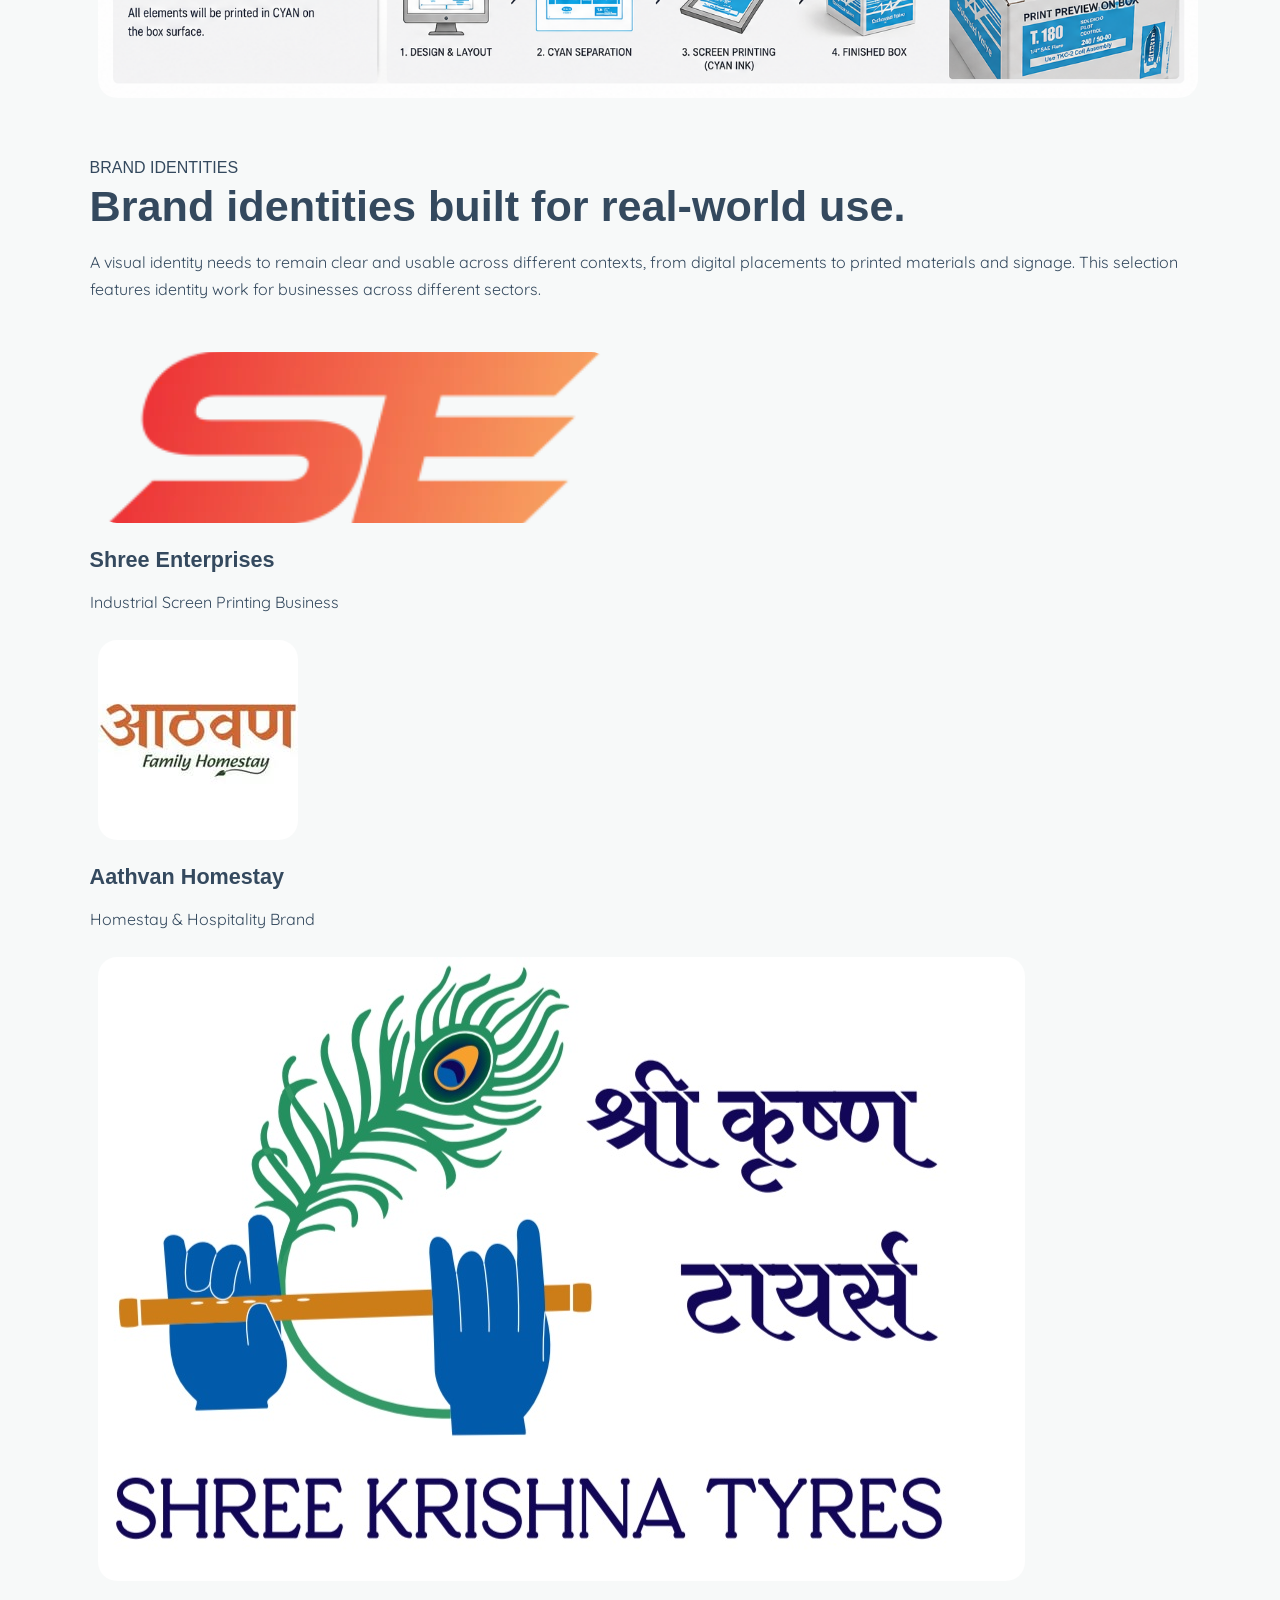
==== commit 3170833e: "Style hero and restructure selected work projects" ====
--- a/index.html
+++ b/index.html
@@ -21,8 +21,8 @@
         <div><a href="https://www.linkedin.com/in/punit-ranade-09" target="_blank" rel="noopener noreferrer">LinkedIn <span aria-hidden="true">↗</span></a><a href="https://www.instagram.com/punitranade" target="_blank" rel="noopener noreferrer">Instagram <span aria-hidden="true">↗</span></a></div>
     </header>
 
-    <section>
-        <div>
+    <section class="hero-section">
+        <div class="hero-copy">
             <span><span></span> DIGITAL MARKETING · CREATIVE · ANALYTICS</span>
             <p>PUNIT RANADE · DIGITAL MARKETING & CREATIVE</p>
             <h1>Creative that connects.<br><span>Marketing that performs.</span></h1>
@@ -35,7 +35,7 @@
             </div>
             <p><strong>4+ years</strong> across design, websites and digital marketing <span aria-hidden="true">↗</span></p>
         </div>
-        <div>
+        <div class="hero-visual">
             <div><img src="assets/profile-image.png" alt="Punit Ranade"></div>
             <div><span>DESIGN · WEB · MARKETING</span><span>CREATIVE × PERFORMANCE</span></div>
             <div aria-hidden="true"></div>
@@ -58,15 +58,24 @@
         <p>My strength is working across disciplines while understanding how each one supports the next — from the first visual impression to the website experience and the data used to evaluate it.</p>
     </section>
 
-    <section id="work">
-        <span>Work</span>
+    <section id="work" class="selected-work">
+        <span>Selected Work</span>
         <h2>Selected Work &amp; Proof.</h2>
 
-        <div><div><img src="assets/ranadeudyog.png" alt="Ranade Udyog website preview"></div><div><h3>Ranade Udyog</h3><span>B2B Manufacturing · Website &amp; Growth</span><p>A digital presence for an industrial screen-printing and product-marking business. The work brings together a WordPress website, product-focused SEO, Google Ads planning, and measurement foundations to help industrial buyers discover relevant solutions.</p><div><span>WordPress</span><span>Elementor</span><span>SEO</span><span>Google Ads</span><span>GA4</span><span>GTM</span></div><a href="https://ranadeudyog.com" target="_blank" rel="noopener noreferrer">Visit Website →</a></div></div>
+        <article class="work-project work-project-one">
+            <div class="work-project-content"><h3>Shree Enterprises</h3><p class="work-project-url">ranadeudyog.com</p><span>B2B Manufacturing · Website &amp; Growth</span><p>A digital presence for an industrial screen-printing and product-marking business. The work brings together a WordPress website, product-focused SEO, Google Ads planning, and measurement foundations to help industrial buyers discover relevant solutions.</p><div class="work-tags"><span>WordPress</span><span>Elementor</span><span>SEO</span><span>Google Ads</span><span>GA4</span><span>GTM</span></div><a href="https://ranadeudyog.com" target="_blank" rel="noopener noreferrer">Visit Website →</a></div>
+            <div class="work-project-image"><img src="assets/ranadeudyog.png" alt="Ranade Udyog website preview"></div><span class="work-project-number">01/03</span>
+        </article>
 
-        <div><div><img src="assets/bhatkanti.png" alt="Bhatkanti Tours website preview"></div><div><h3>Bhatkanti Tours</h3><span>Travel · Website Experience</span><p>Designed and built a responsive travel website that organizes tour information and helps visitors browse destinations and trips through a clearer web experience.</p><div><span><b>MY ROLE</b> Website design &amp; build</span><span><b>PLATFORM</b> WordPress · Elementor</span></div><div><span>WordPress</span><span>Elementor</span><span>Responsive Design</span><span>UI Design</span></div><a href="https://bhatkantitours.com" target="_blank" rel="noopener noreferrer">Visit Website →</a></div></div>
+        <article class="work-project work-project-two">
+            <span class="work-project-number">02/03</span><div class="work-project-image"><img src="assets/bhatkanti.png" alt="Bhatkanti Tours website preview"></div>
+            <div class="work-project-content"><h3>Bhatkanti Tours</h3><p class="work-project-url">bhatkantitours.com</p><span>Travel · Website Experience</span><p>Designed and built a responsive travel website that organizes tour information and helps visitors browse destinations and trips through a clearer web experience.</p><div class="work-tags"><span>WordPress</span><span>Elementor</span><span>Responsive Design</span><span>UI Design</span></div><a href="https://bhatkantitours.com" target="_blank" rel="noopener noreferrer">Visit Website →</a></div>
+        </article>
 
-        <div><div><img src="assets/manmastishk.png" alt="ManMastishk website preview"></div><div><h3>ManMastishk</h3><span>Wellbeing · Content-Led Website</span><p>Designed and built a content-led website for a wellbeing initiative, with an emphasis on approachable information, consistent presentation, and straightforward navigation.</p><div><span><b>MY ROLE</b> Website design &amp; build · Content structure</span><span><b>PLATFORM</b> WordPress</span></div><div><span>WordPress</span><span>UI/UX</span><span>Branding</span><span>Content Architecture</span></div><a href="https://manmastishk.org" target="_blank" rel="noopener noreferrer">Visit Website →</a></div></div>
+        <article class="work-project work-project-three">
+            <div class="work-project-content"><h3>ManMastishk</h3><p class="work-project-url">manmastishk.org</p><span>Wellbeing · Content-Led Website</span><p>Designed and built a content-led website for a wellbeing initiative, with an emphasis on approachable information, consistent presentation, and straightforward navigation.</p><div class="work-tags"><span>WordPress</span><span>UI/UX</span><span>Branding</span><span>Content Architecture</span></div><a href="https://manmastishk.org" target="_blank" rel="noopener noreferrer">Visit Website →</a></div>
+            <div class="work-project-image"><img src="assets/manmastishk.png" alt="ManMastishk website preview"></div><span class="work-project-number">03/03</span>
+        </article>
 
         <div>
             <span>PILLAR 03 · PERFORMANCE &amp; MEASUREMENT</span>
@@ -121,6 +130,7 @@
             <div><img src="assets/SE_Logo.webp" alt="Shree Enterprises logo"><div><h3>Shree Enterprises</h3><p>Industrial Screen Printing Business</p></div></div>
             <div><img src="assets/logo2.png" alt="Aathvan Homestay logo"><div><h3>Aathvan Homestay</h3><p>Homestay &amp; Hospitality Brand</p></div></div>
             <div><img src="assets/logo3.jpeg" alt="Shree Krishna Tyres logo"><div><h3>Shree Krishna Tyres</h3><p>Automotive &amp; Tyre Services</p></div></div>
+            <div><img src="assets/Ranade%20Foods%20Logo.png" alt="Ranade Foods logo"><div><h3>Ranade Foods</h3><p>Food brand identity.</p></div></div>
         </div>
     </section>
 
@@ -131,6 +141,7 @@
             <div><img src="assets/corel_masterclass.png" alt="CorelDRAW Masterclass certification"><div><h3>CorelDRAW Masterclass Certification</h3><p>Focused on professional workflows, advanced print production, design efficiency and industry-level execution beyond simply learning software tools.</p></div></div>
             <div><img src="assets/dg.jpeg" alt="Digital Marketing Bootcamp certificate"><div><h3>Digital Marketing Bootcamp</h3><p>Learned SEO, Google Ads, Meta Ads, tracking implementation, analytics, conversion optimization and agency-style campaign execution.</p></div></div>
             <div><img src="assets/shopify_certificate.png" alt="Shopify Cohort certificate"><div><h3>Shopify Cohort</h3><p>Learned Shopify store development, theme customization, product setup and e-commerce website deployment.</p></div></div>
+            <div><img src="assets/1786680890353-certificate.png" alt="Google Ads certificate"><div><h3>Google Ads Certificate</h3><p>Google Ads certification.</p></div></div>
         </div>
     </section>
 
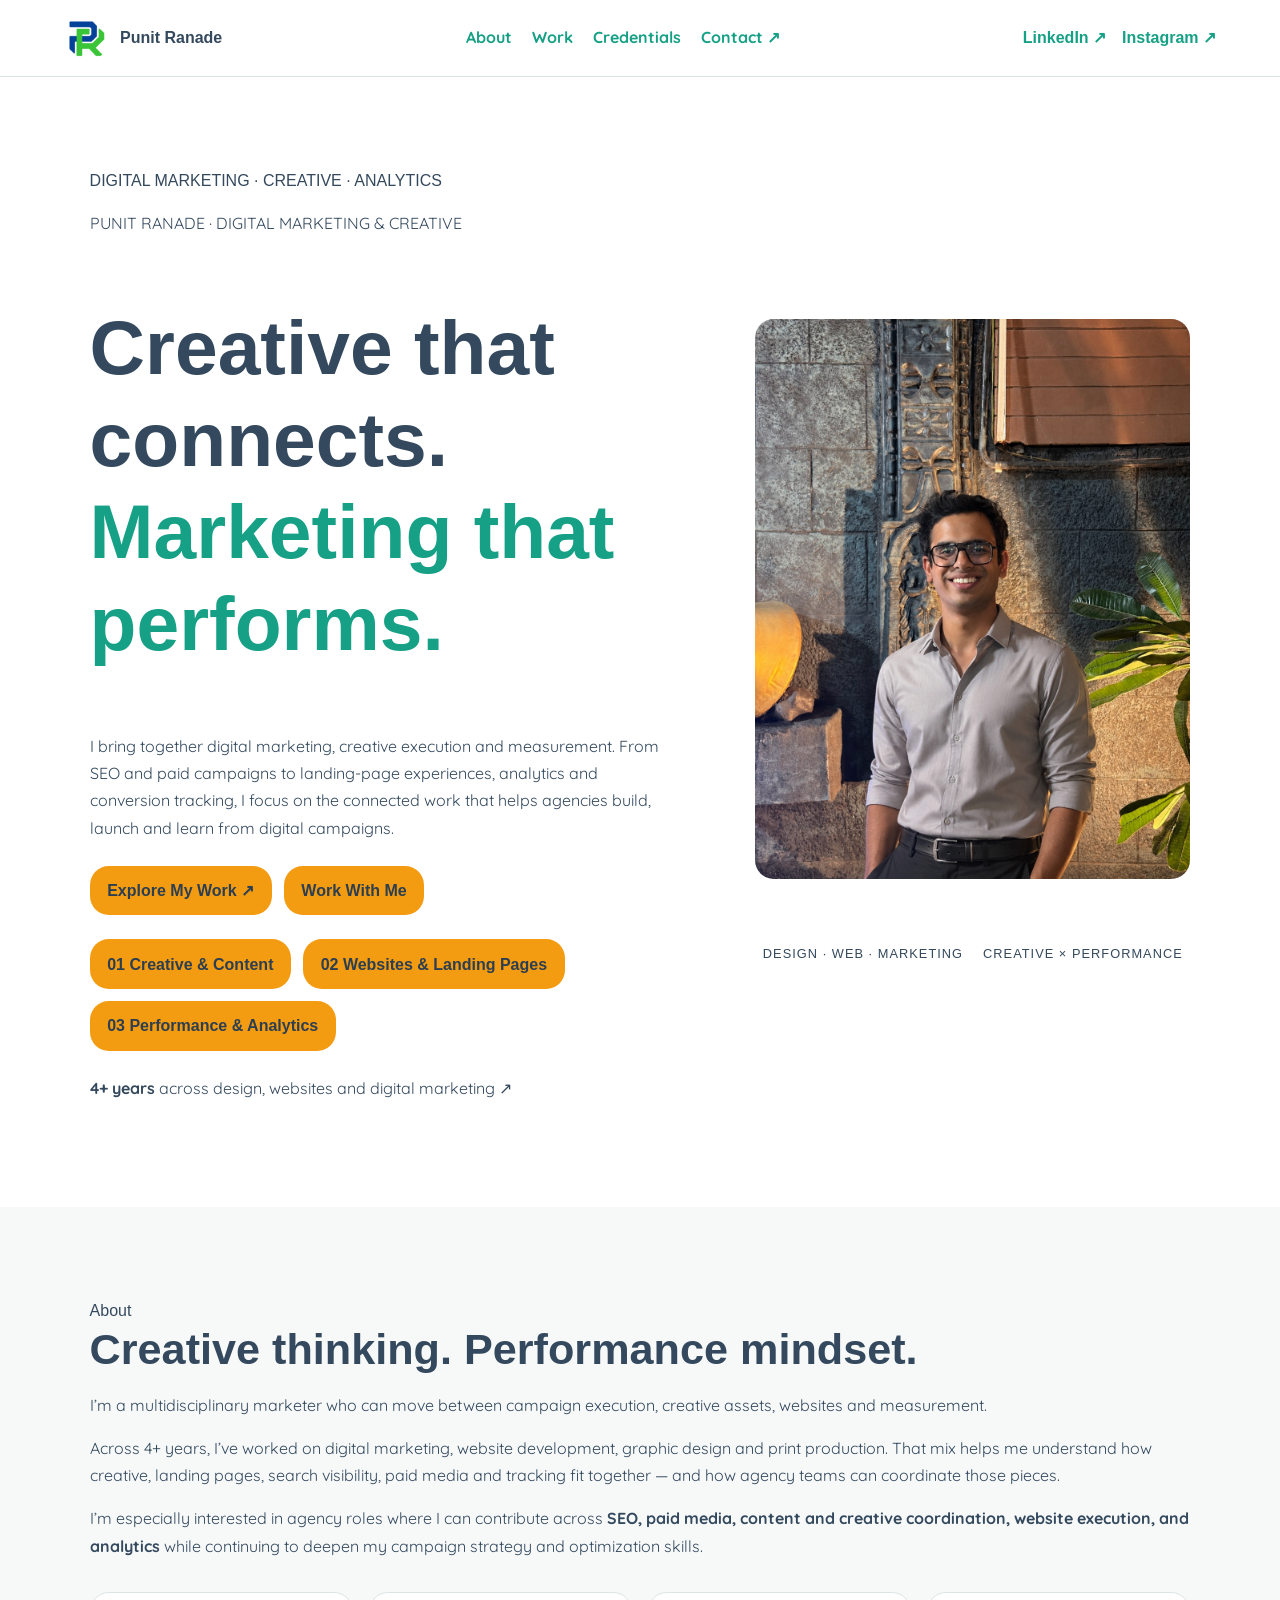
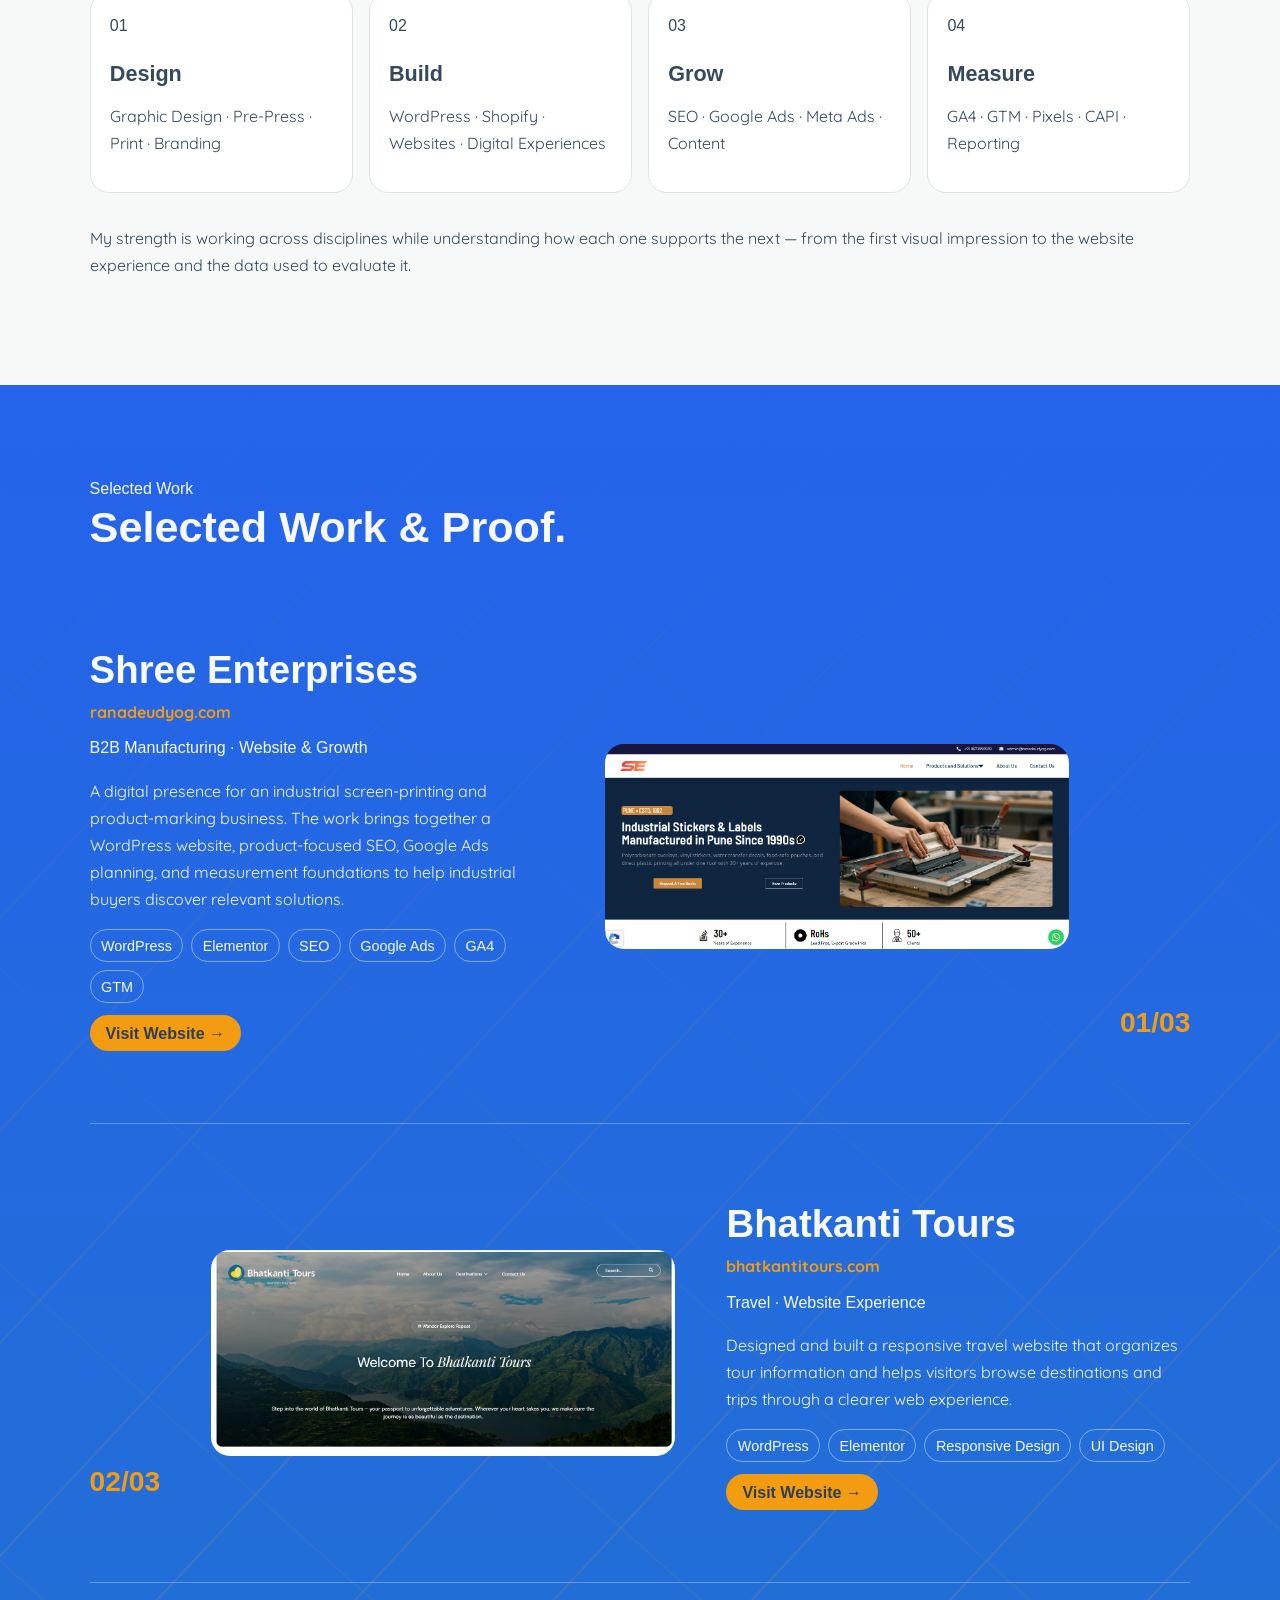
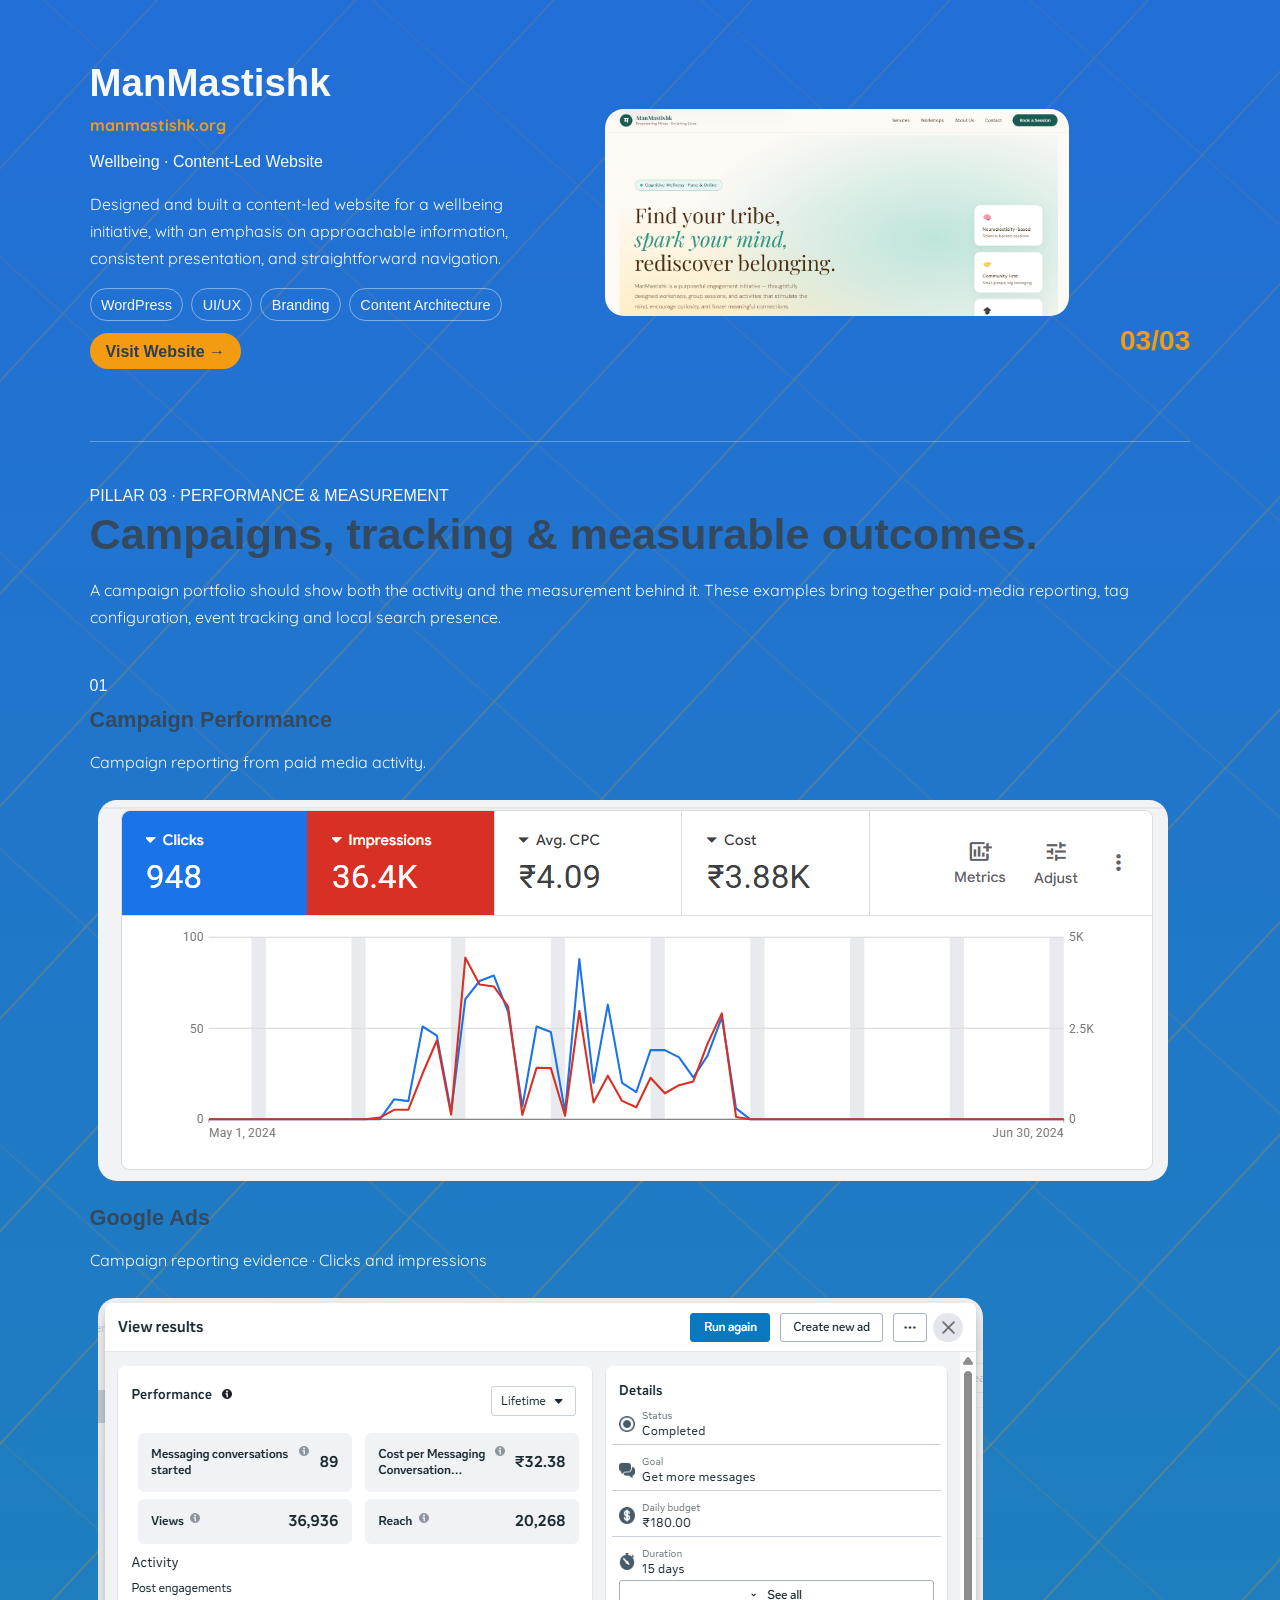
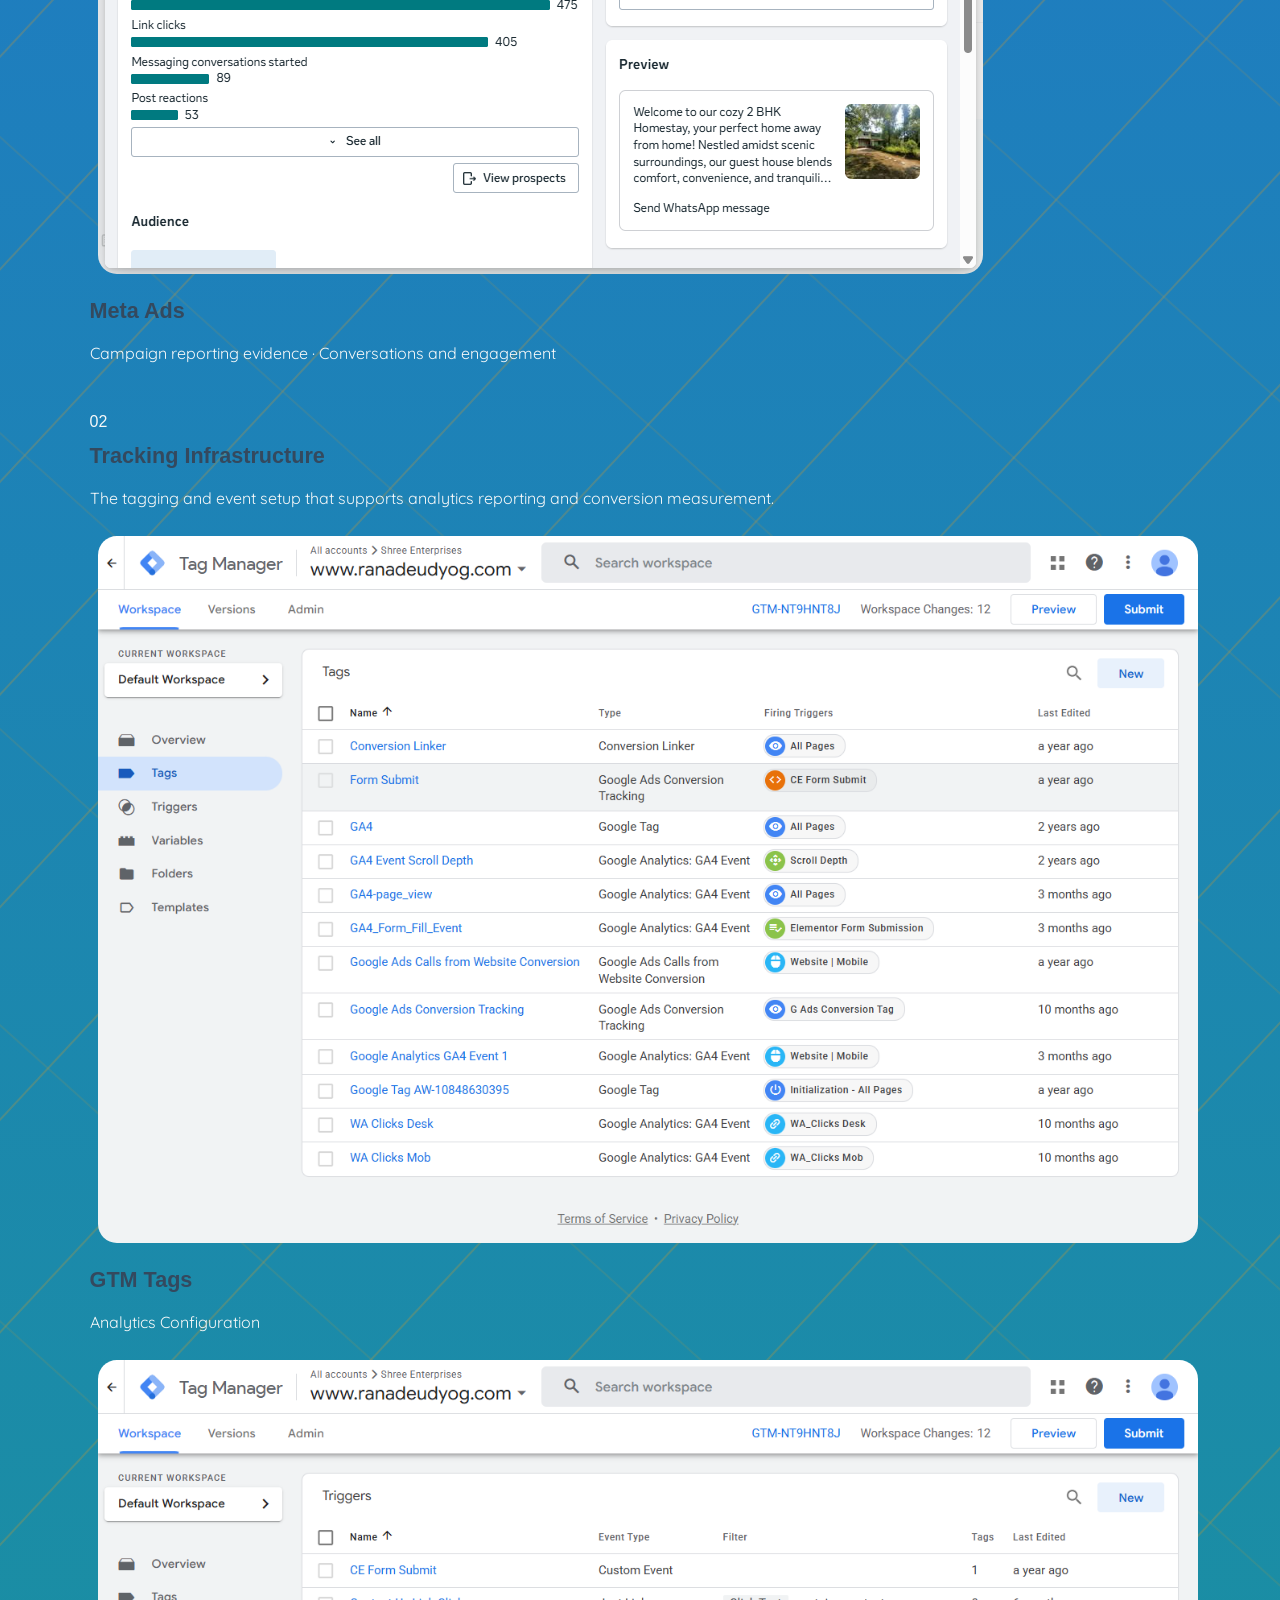
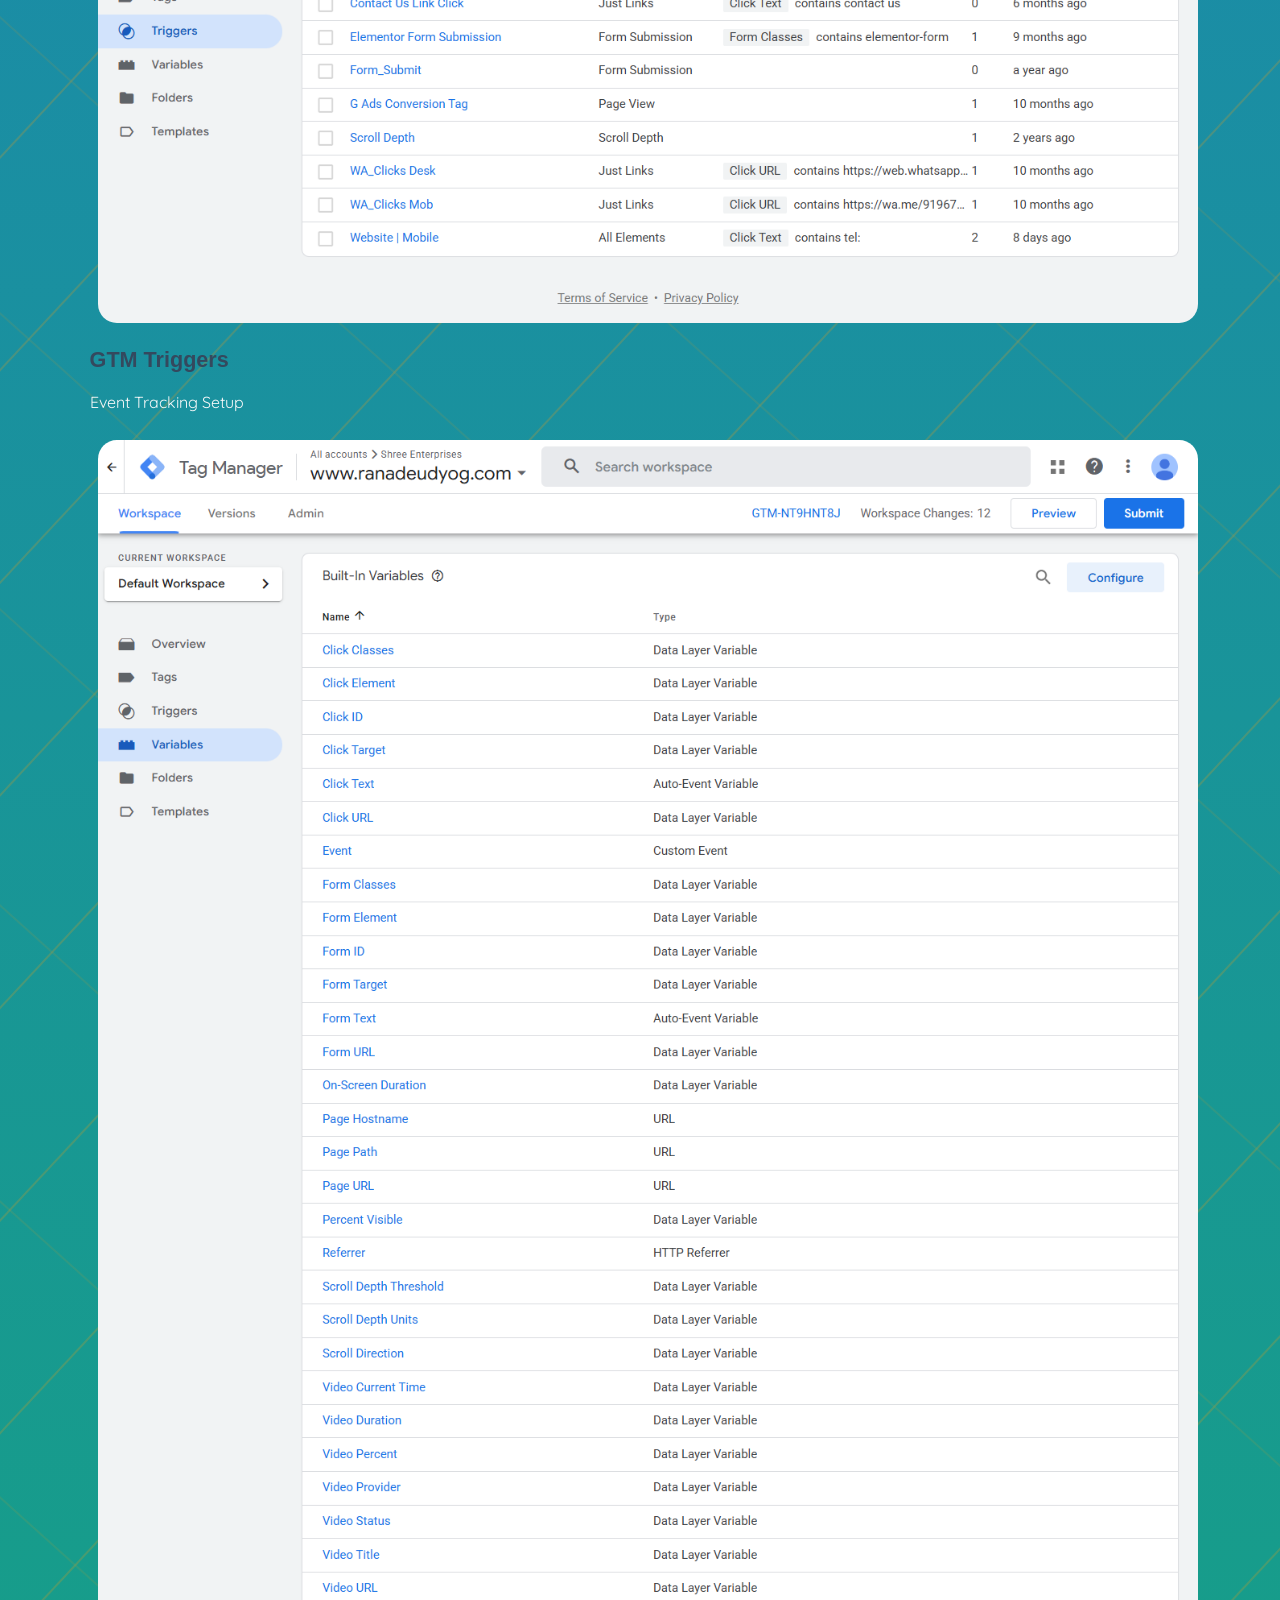
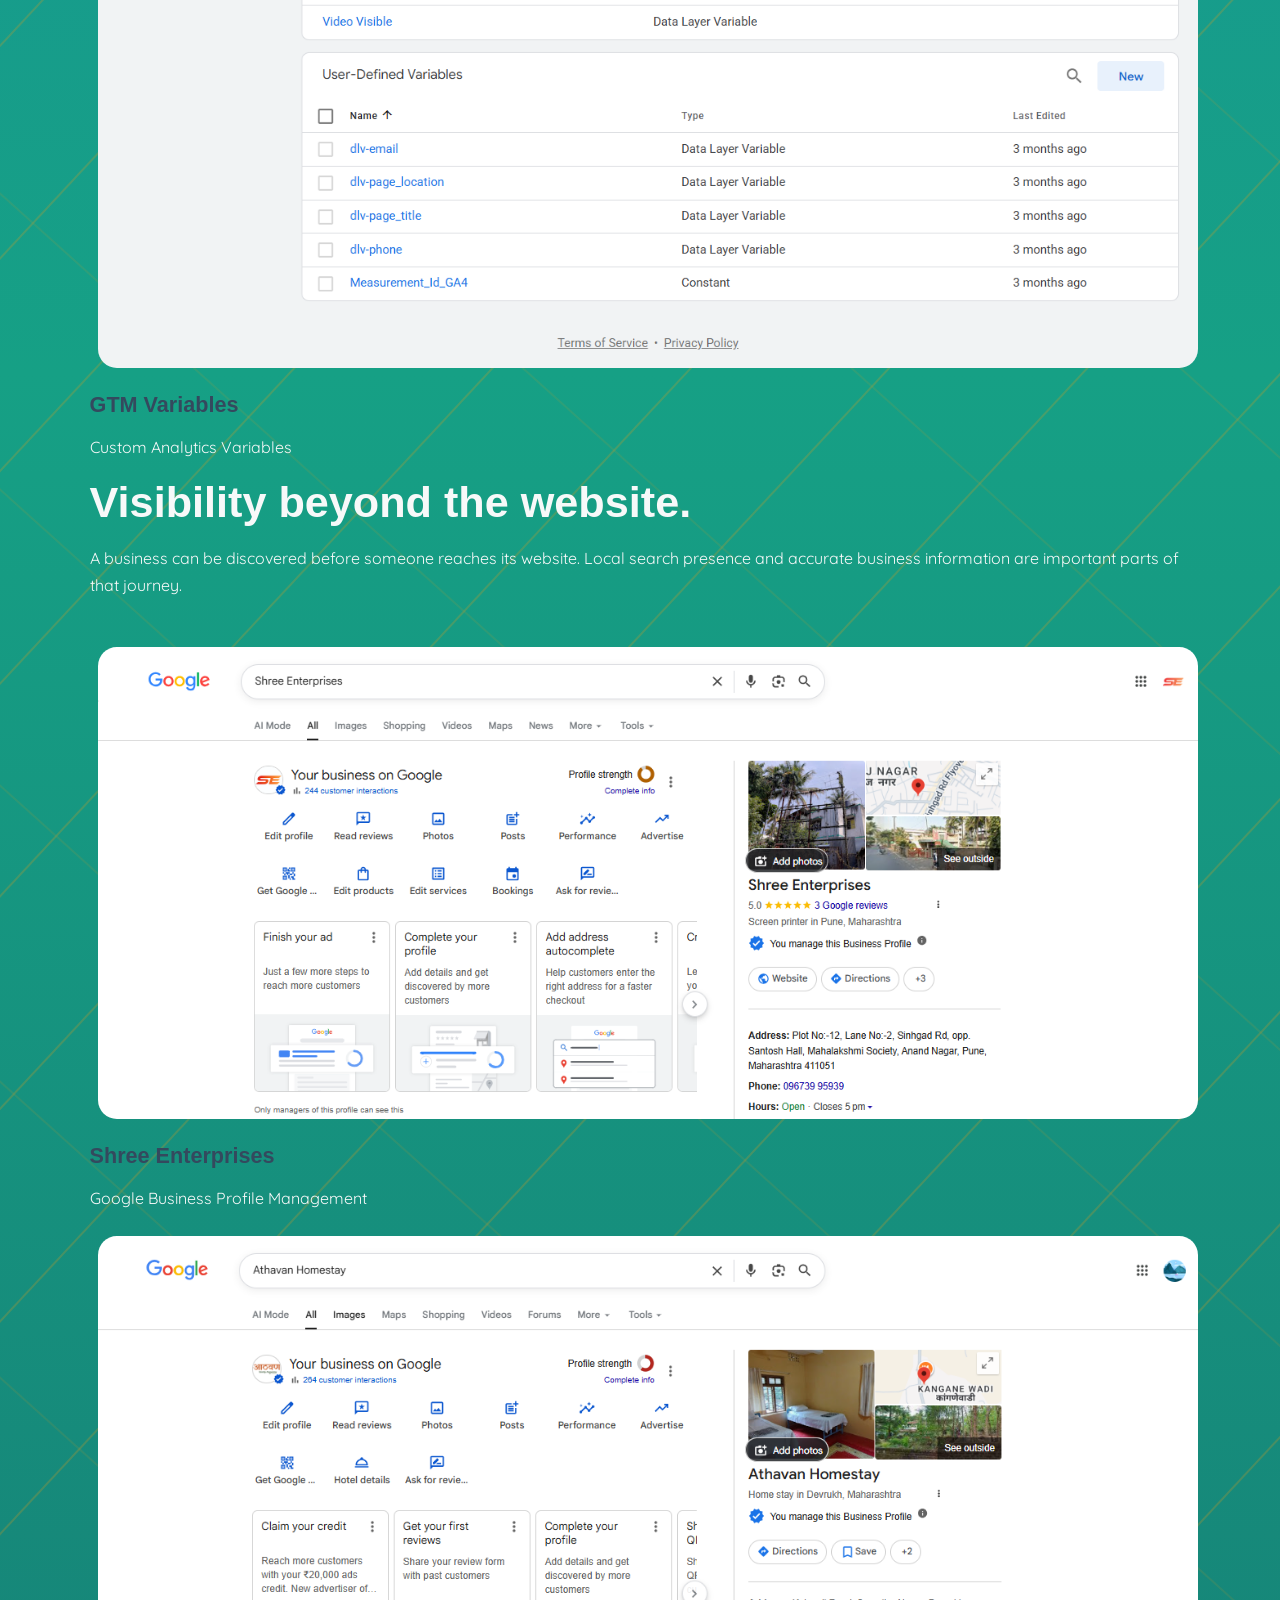
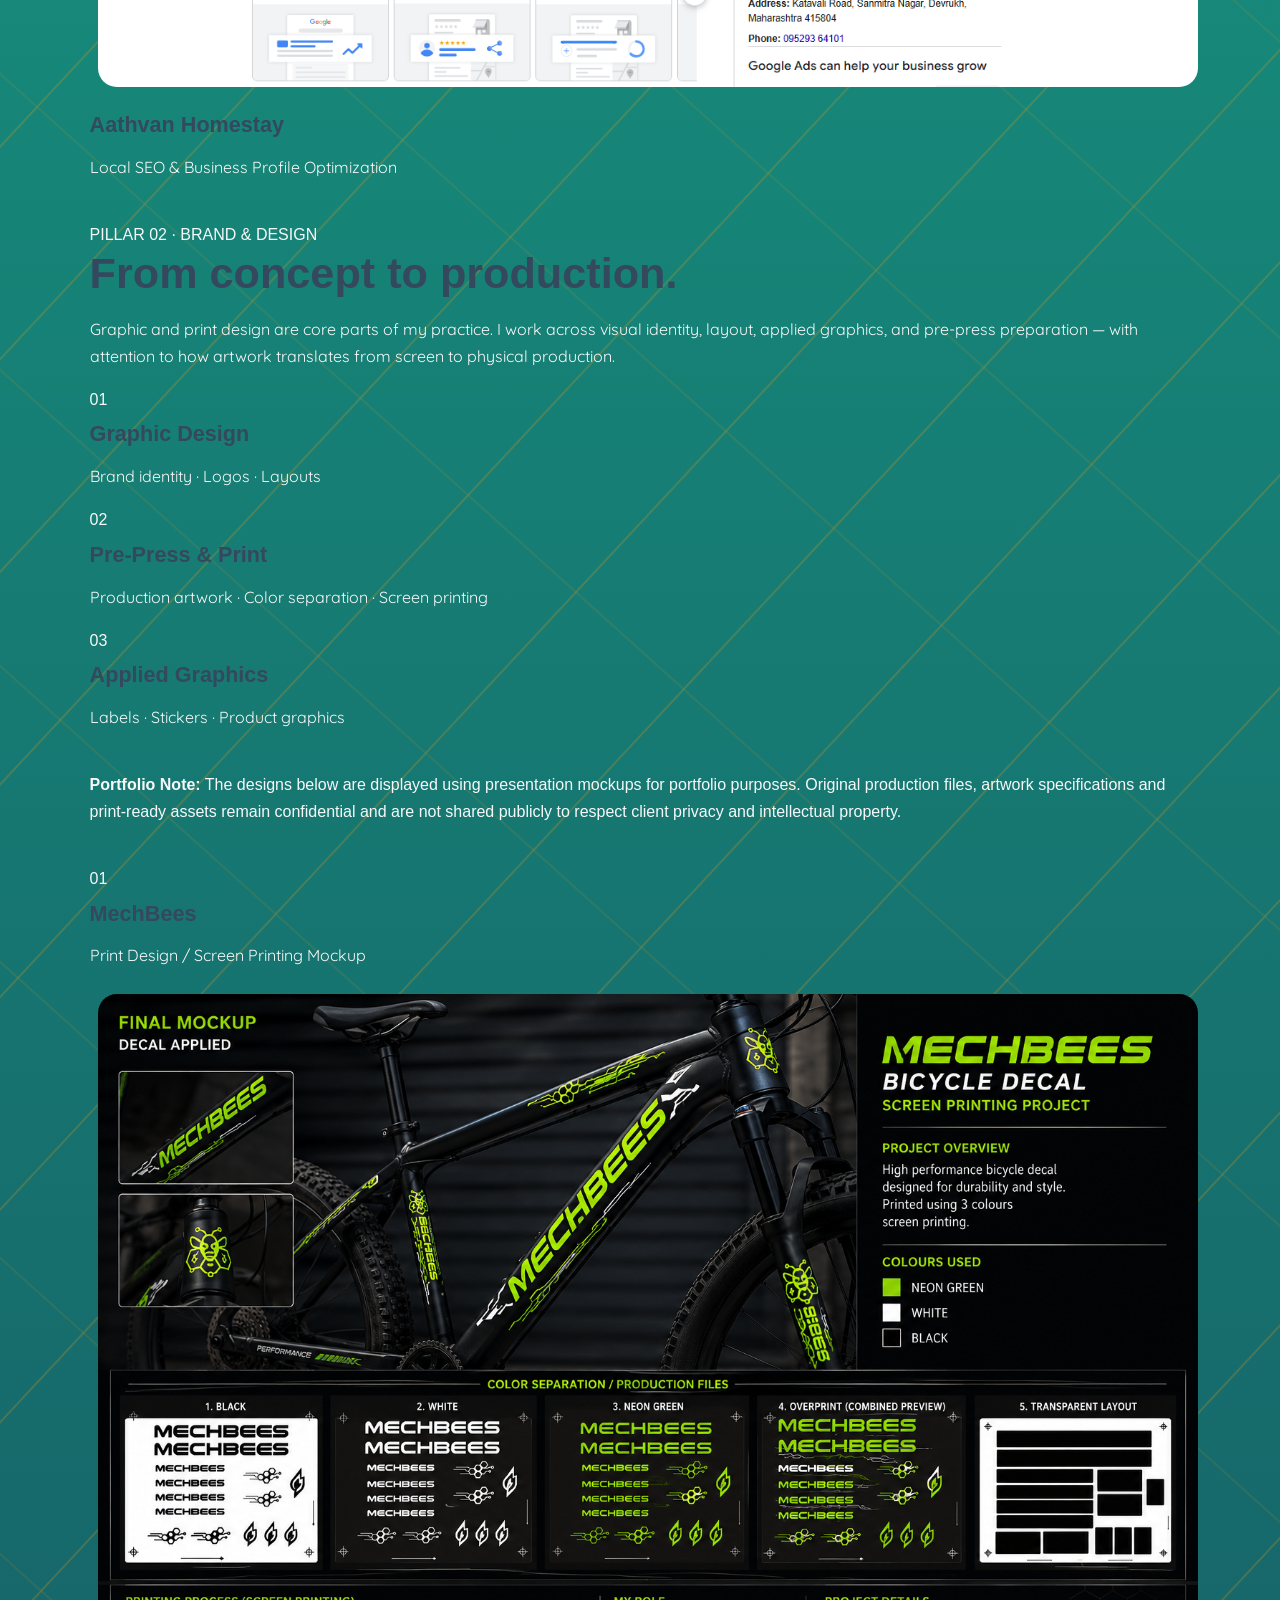
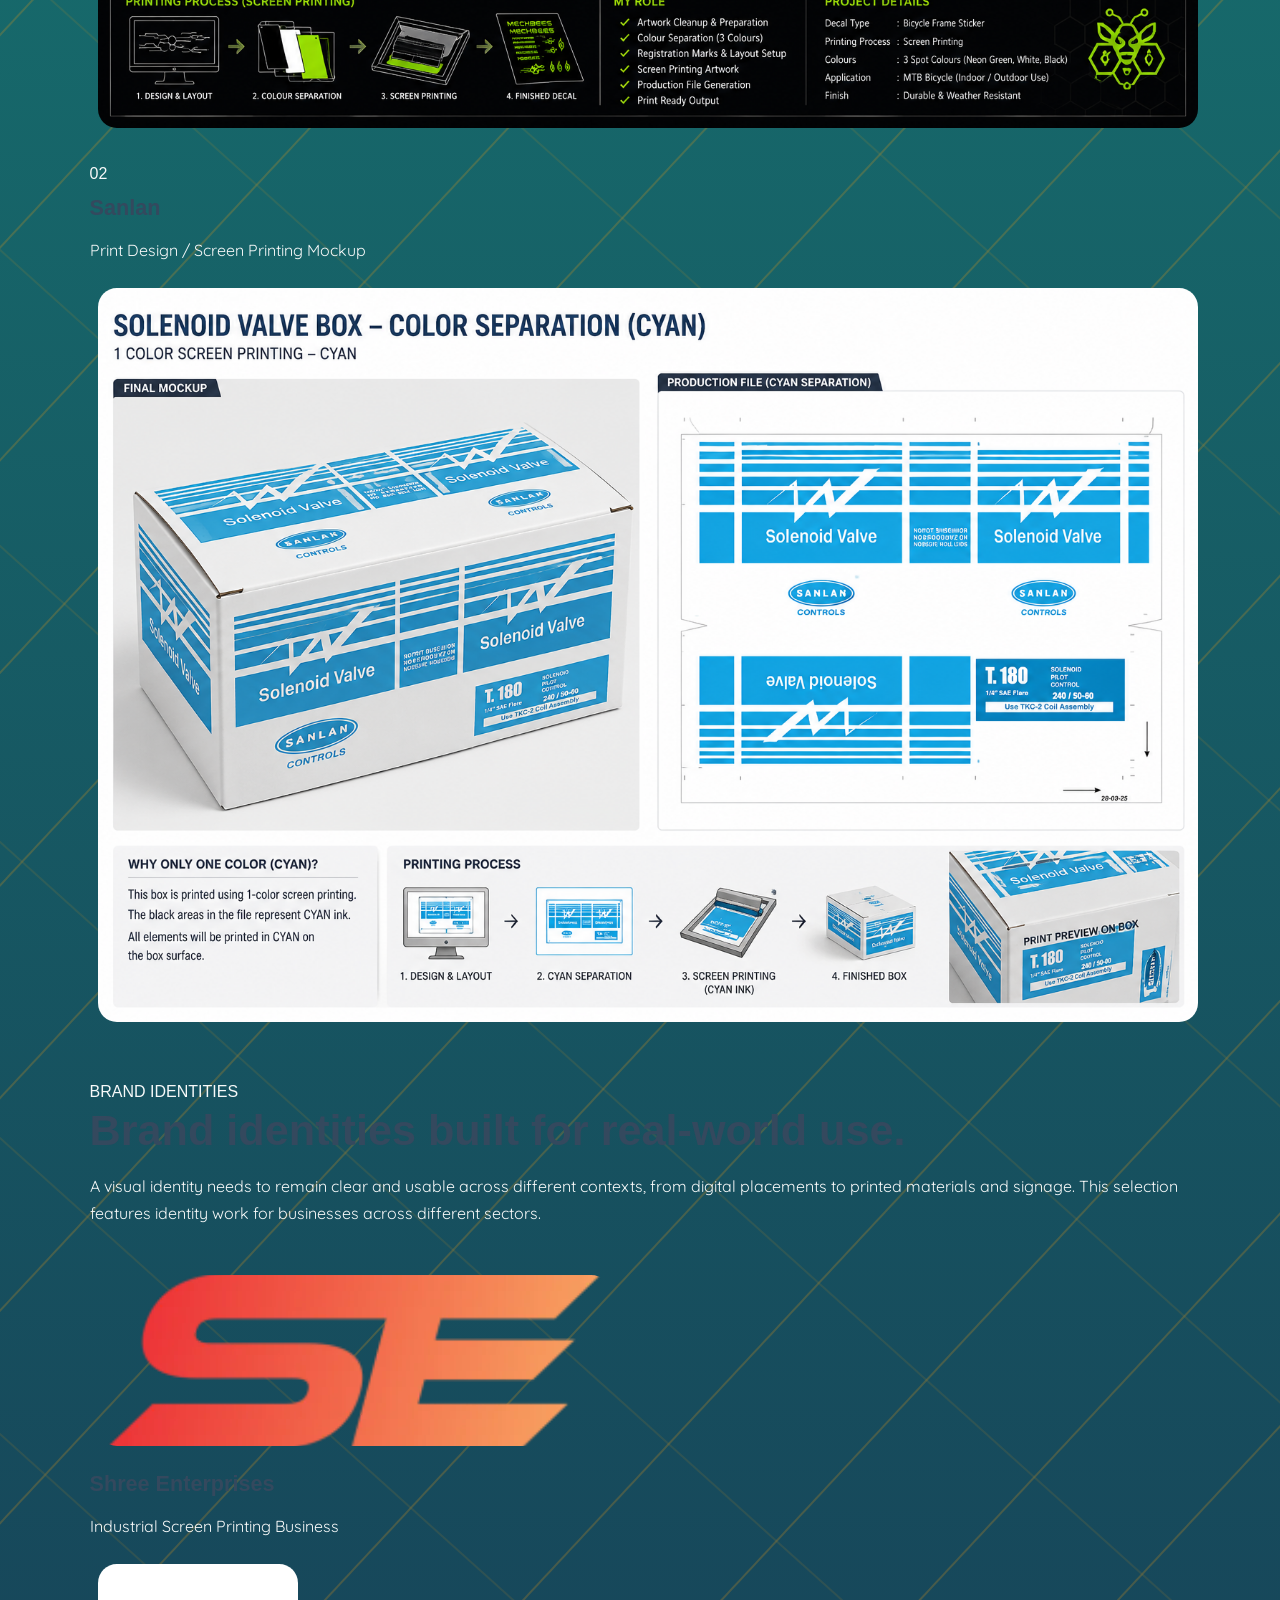
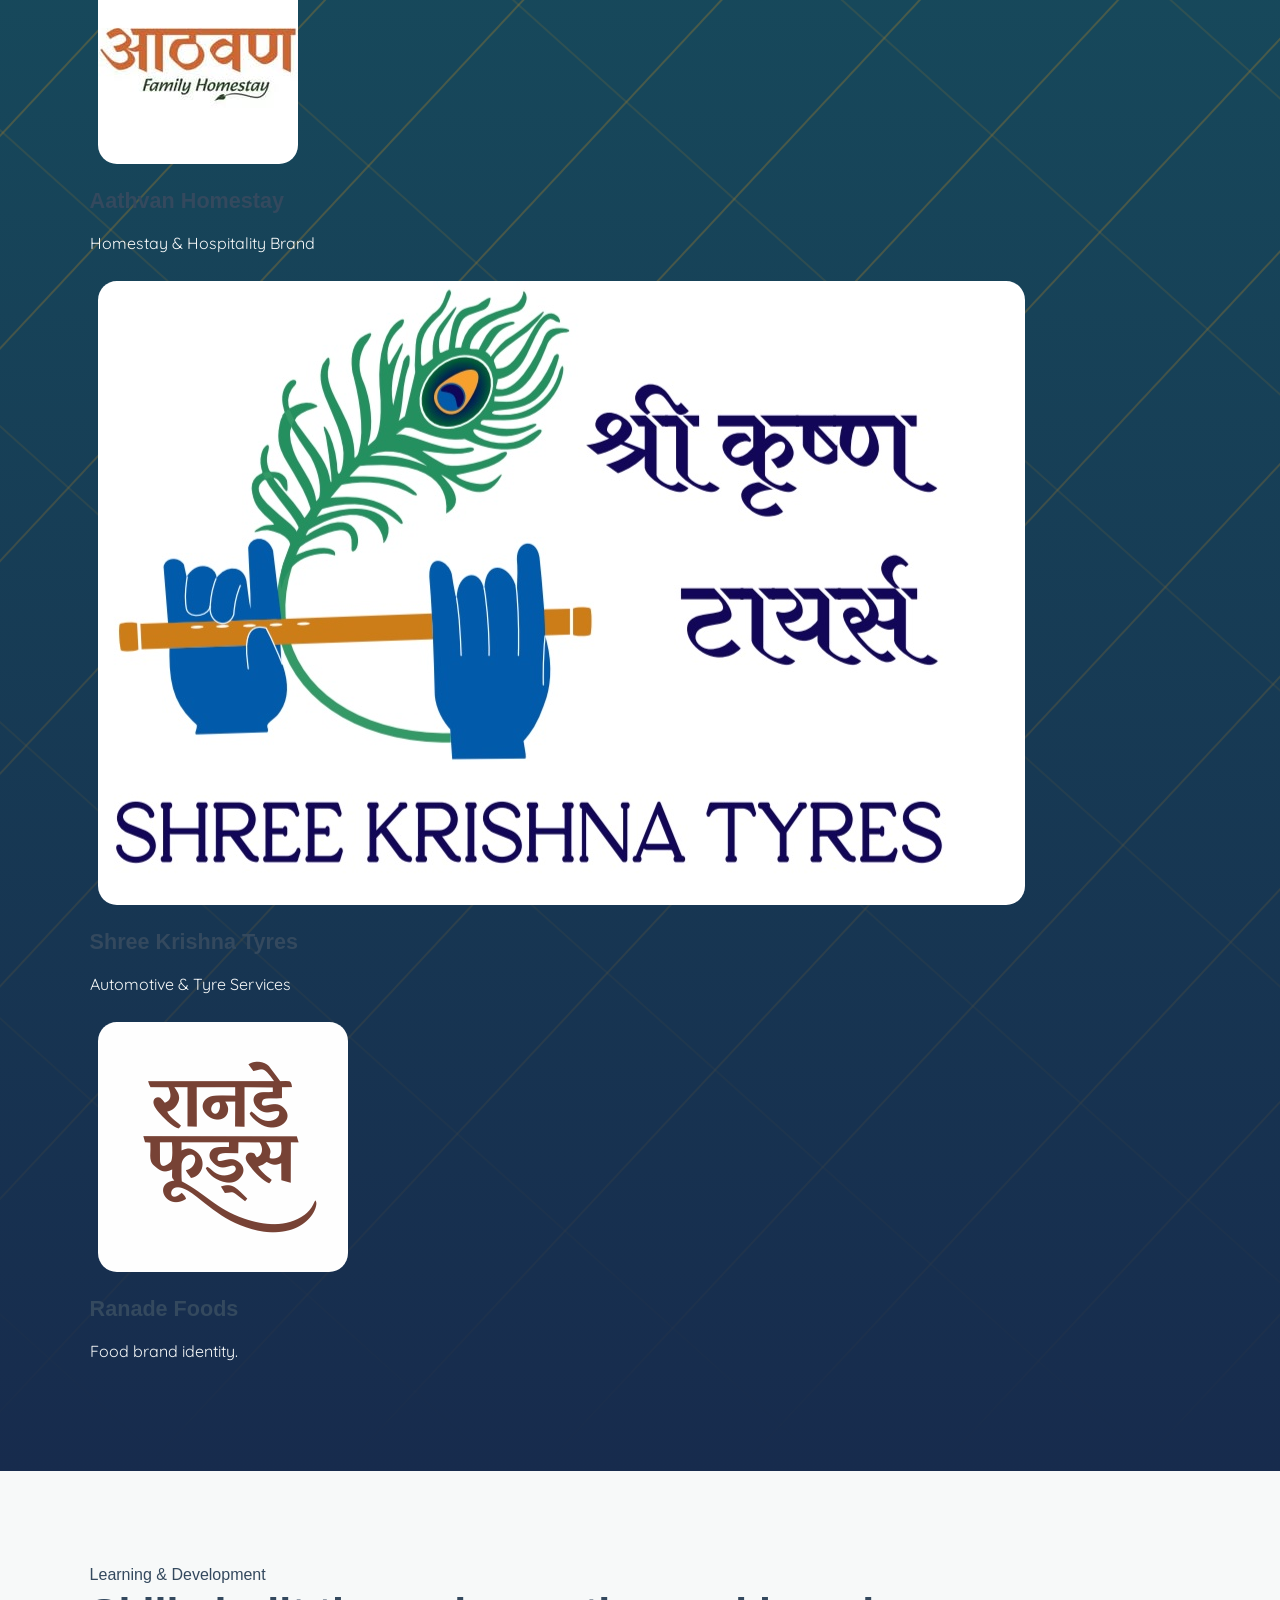
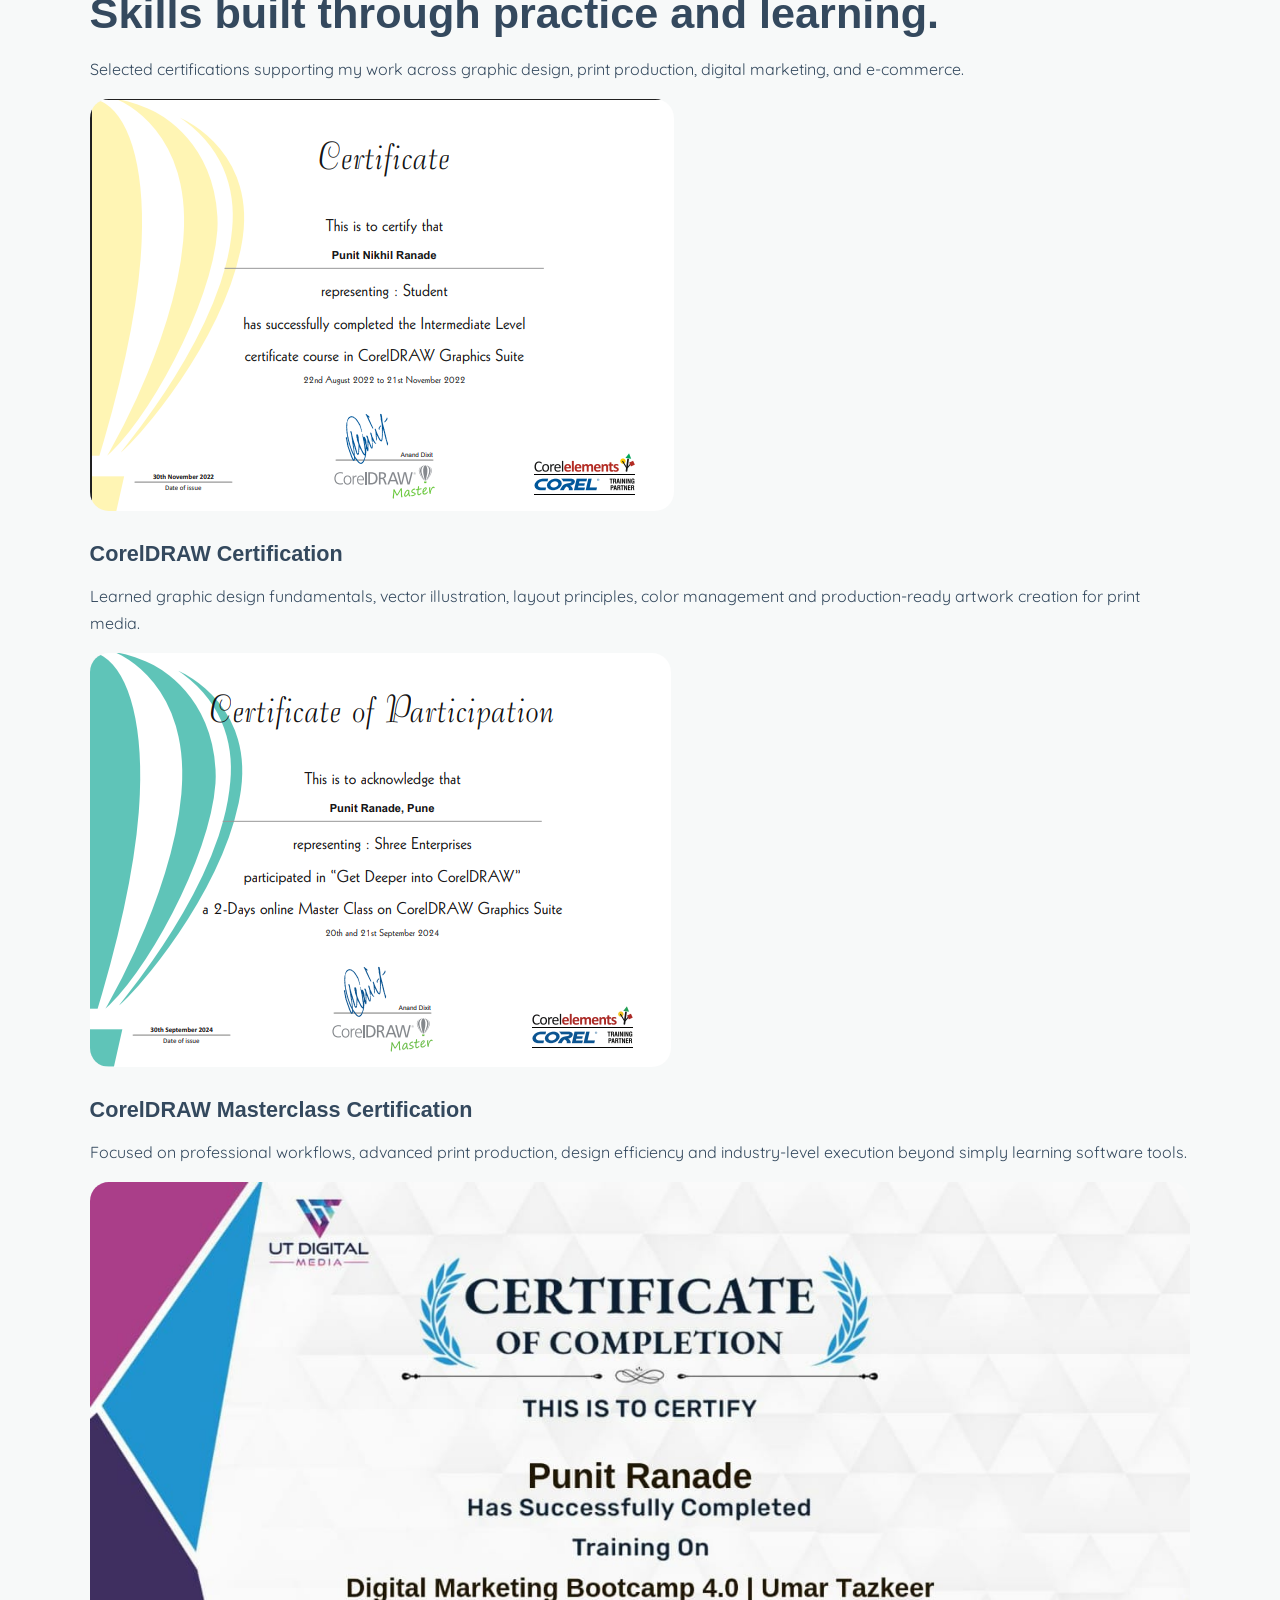
==== commit fc12a234: "Add gallery hooks for tiled marketing proof sections" ====
--- a/index.html
+++ b/index.html
@@ -77,19 +77,19 @@
             <div class="work-project-image"><img src="assets/manmastishk.png" alt="ManMastishk website preview"></div><span class="work-project-number">03/03</span>
         </article>
 
-        <div>
+        <div class="pillar-three-intro">
             <span>PILLAR 03 · PERFORMANCE &amp; MEASUREMENT</span>
             <h2>Campaigns, tracking &amp; measurable outcomes.</h2>
             <p>A campaign portfolio should show both the activity and the measurement behind it. These examples bring together paid-media reporting, tag configuration, event tracking and local search presence.</p>
         </div>
-        <div>
+        <div class="pillar-three-gallery">
             <div><span>01</span><div><h3>Campaign Performance</h3><p>Campaign reporting from paid media activity.</p></div></div>
             <div>
                 <div><div><img src="assets/gads.png" alt="Google Ads campaign results"></div><div><h3>Google Ads</h3><p>Campaign reporting evidence · Clicks and impressions</p></div></div>
                 <div><div><img src="assets/meta1.png" alt="Meta Ads campaign results"></div><div><h3>Meta Ads</h3><p>Campaign reporting evidence · Conversations and engagement</p></div></div>
             </div>
         </div>
-        <div>
+        <div class="tracking-gallery">
             <div><span>02</span><div><h3>Tracking Infrastructure</h3><p>The tagging and event setup that supports analytics reporting and conversion measurement.</p></div></div>
             <div>
                 <div><div><img src="assets/gtm-tags.png" alt="Google Tag Manager tags"></div><div><h3>GTM Tags</h3><p>Analytics Configuration</p></div></div>
@@ -100,7 +100,7 @@
 
         <h2>Visibility beyond the website.</h2>
         <p>A business can be discovered before someone reaches its website. Local search presence and accurate business information are important parts of that journey.</p>
-        <div>
+        <div class="business-profile-gallery">
             <div><div><img src="assets/gbp1.png" alt="Shree Enterprises Google Business Profile"></div><div><h3>Shree Enterprises</h3><p>Google Business Profile Management</p></div></div>
             <div><div><img src="assets/gbp2.png" alt="Aathvan Homestay Google Business Profile"></div><div><h3>Aathvan Homestay</h3><p>Local SEO &amp; Business Profile Optimization</p></div></div>
         </div>
@@ -136,7 +136,7 @@
 
     <section id="proof">
         <span>Learning &amp; Development</span><h2>Skills built through practice and learning.</h2><p>Selected certifications supporting my work across graphic design, print production, digital marketing, and e-commerce.</p>
-        <div>
+        <div class="certification-gallery">
             <div><img src="assets/corel.png" alt="CorelDRAW certification"><div><h3>CorelDRAW Certification</h3><p>Learned graphic design fundamentals, vector illustration, layout principles, color management and production-ready artwork creation for print media.</p></div></div>
             <div><img src="assets/corel_masterclass.png" alt="CorelDRAW Masterclass certification"><div><h3>CorelDRAW Masterclass Certification</h3><p>Focused on professional workflows, advanced print production, design efficiency and industry-level execution beyond simply learning software tools.</p></div></div>
             <div><img src="assets/dg.jpeg" alt="Digital Marketing Bootcamp certificate"><div><h3>Digital Marketing Bootcamp</h3><p>Learned SEO, Google Ads, Meta Ads, tracking implementation, analytics, conversion optimization and agency-style campaign execution.</p></div></div>
--- a/portfolio-theme.css
+++ b/portfolio-theme.css
@@ -80,3 +80,75 @@
   header nav ul { gap: .8rem; }
   section:nth-of-type(3) .project { grid-template-columns: 1fr; }
 }
+
+
+/* Hero and selected work layout */
+.hero-section {
+  display: grid;
+  grid-template-columns: minmax(0, 1.15fr) minmax(280px, .85fr);
+  align-items: center;
+  gap: clamp(2rem, 6vw, 6rem);
+  min-height: 72vh;
+  padding-top: clamp(3rem, 7vw, 6rem);
+  padding-bottom: clamp(3rem, 7vw, 6rem);
+}
+.hero-section > .hero-copy { max-width: 760px; margin: 0; }
+.hero-section > .hero-visual {
+  display: flex; flex-direction: column; justify-content: center; align-items: center;
+  gap: 1rem; min-width: 0; margin: 0;
+}
+.hero-visual > div:first-child { width: min(100%, 440px); }
+.hero-visual img { display: block; width: 100%; max-height: 560px; object-fit: cover; object-position: center; }
+.hero-visual > div:nth-child(2) { display: flex; flex-wrap: wrap; justify-content: center; gap: .75rem 1.25rem; font-size: .8rem; letter-spacing: .08em; }
+.hero-visual > div:nth-child(n+3) { display: none; }
+.selected-work {
+  position: relative; isolation: isolate; overflow: hidden; max-width: none;
+  color: #F7F9F9;
+  background: linear-gradient(180deg, #2563EB 0%, #16A085 52%, #172B4D 100%);
+}
+.selected-work::before {
+  content: ""; position: absolute; inset: 0; z-index: -1; pointer-events: none; opacity: .5;
+  background-image:
+    repeating-linear-gradient(133deg, transparent 0 72px, rgba(243,156,18,.45) 73px 74px, transparent 75px 145px),
+    repeating-linear-gradient(42deg, transparent 0 115px, rgba(243,156,18,.22) 116px 117px, transparent 118px 220px);
+  mask-image: linear-gradient(180deg, transparent 0%, #000 18%, #000 90%, transparent 100%);
+}
+.selected-work > span, .selected-work > h2 { color: #F7F9F9; }
+.work-project {
+  display: grid; grid-template-columns: minmax(0, 1fr) minmax(0, 1fr) auto;
+  align-items: center; gap: clamp(1.25rem, 4vw, 4rem);
+  padding: clamp(2.5rem, 6vw, 5rem) 0;
+  border-bottom: 1px solid rgba(247,249,249,.3);
+  position: relative;
+}
+.work-project-content { min-width: 0; }
+.work-project-content h3 { color: #F7F9F9; font-size: clamp(1.7rem, 3vw, 2.8rem); margin: 0 0 .4rem; }
+.work-project-content p, .work-project-content > span { color: #F7F9F9; }
+.work-project-content .work-project-url { color: #F39C12; font-weight: 700; margin: 0 0 .5rem; }
+.work-project-image { min-width: 0; }
+.work-project-image img { display: block; width: 100%; max-height: 420px; object-fit: cover; }
+.work-project-number { align-self: end; justify-self: end; color: #F39C12; font-size: clamp(1.3rem, 2.2vw, 2rem); font-weight: 700; white-space: nowrap; }
+.work-project-two { grid-template-columns: auto minmax(0, 1fr) minmax(0, 1fr); }
+.work-project-two .work-project-number { grid-column: 1; grid-row: 1; justify-self: start; align-self: end; }
+.work-project-two .work-project-image { grid-column: 2; grid-row: 1; }
+.work-project-two .work-project-content { grid-column: 3; grid-row: 1; }
+.work-project-one .work-project-content, .work-project-three .work-project-content { grid-column: 1; }
+.work-project-one .work-project-image, .work-project-three .work-project-image { grid-column: 2; }
+.work-tags { display: flex; flex-wrap: wrap; gap: .5rem; margin: 1rem 0; }
+.work-tags span { border: 1px solid rgba(247,249,249,.45); border-radius: 5mm; padding: .2rem .65rem; color: #F7F9F9; font-size: .9rem; }
+.work-project-content a { color: #2C3E50; background: #F39C12; border-radius: 5mm; padding: .6rem 1rem; text-decoration: none; font-weight: 700; }
+.work-project-content a:hover { color: #F7F9F9; background: #2C3E50; }
+@media (max-width: 760px) {
+  .hero-section { grid-template-columns: 1fr; min-height: auto; }
+  .hero-section > .hero-visual { grid-row: 1; }
+  .hero-visual > div:first-child { max-width: 320px; }
+  .work-project, .work-project-two { grid-template-columns: 1fr; gap: 1.25rem; }
+  .work-project-one .work-project-content, .work-project-one .work-project-image,
+  .work-project-three .work-project-content, .work-project-three .work-project-image,
+  .work-project-two .work-project-number, .work-project-two .work-project-image,
+  .work-project-two .work-project-content { grid-column: 1; grid-row: auto; }
+  .work-project-number { justify-self: end; }
+  .work-project-two .work-project-number { order: 0; justify-self: start; }
+  .work-project-two .work-project-image { order: 1; }
+  .work-project-two .work-project-content { order: 2; }
+}
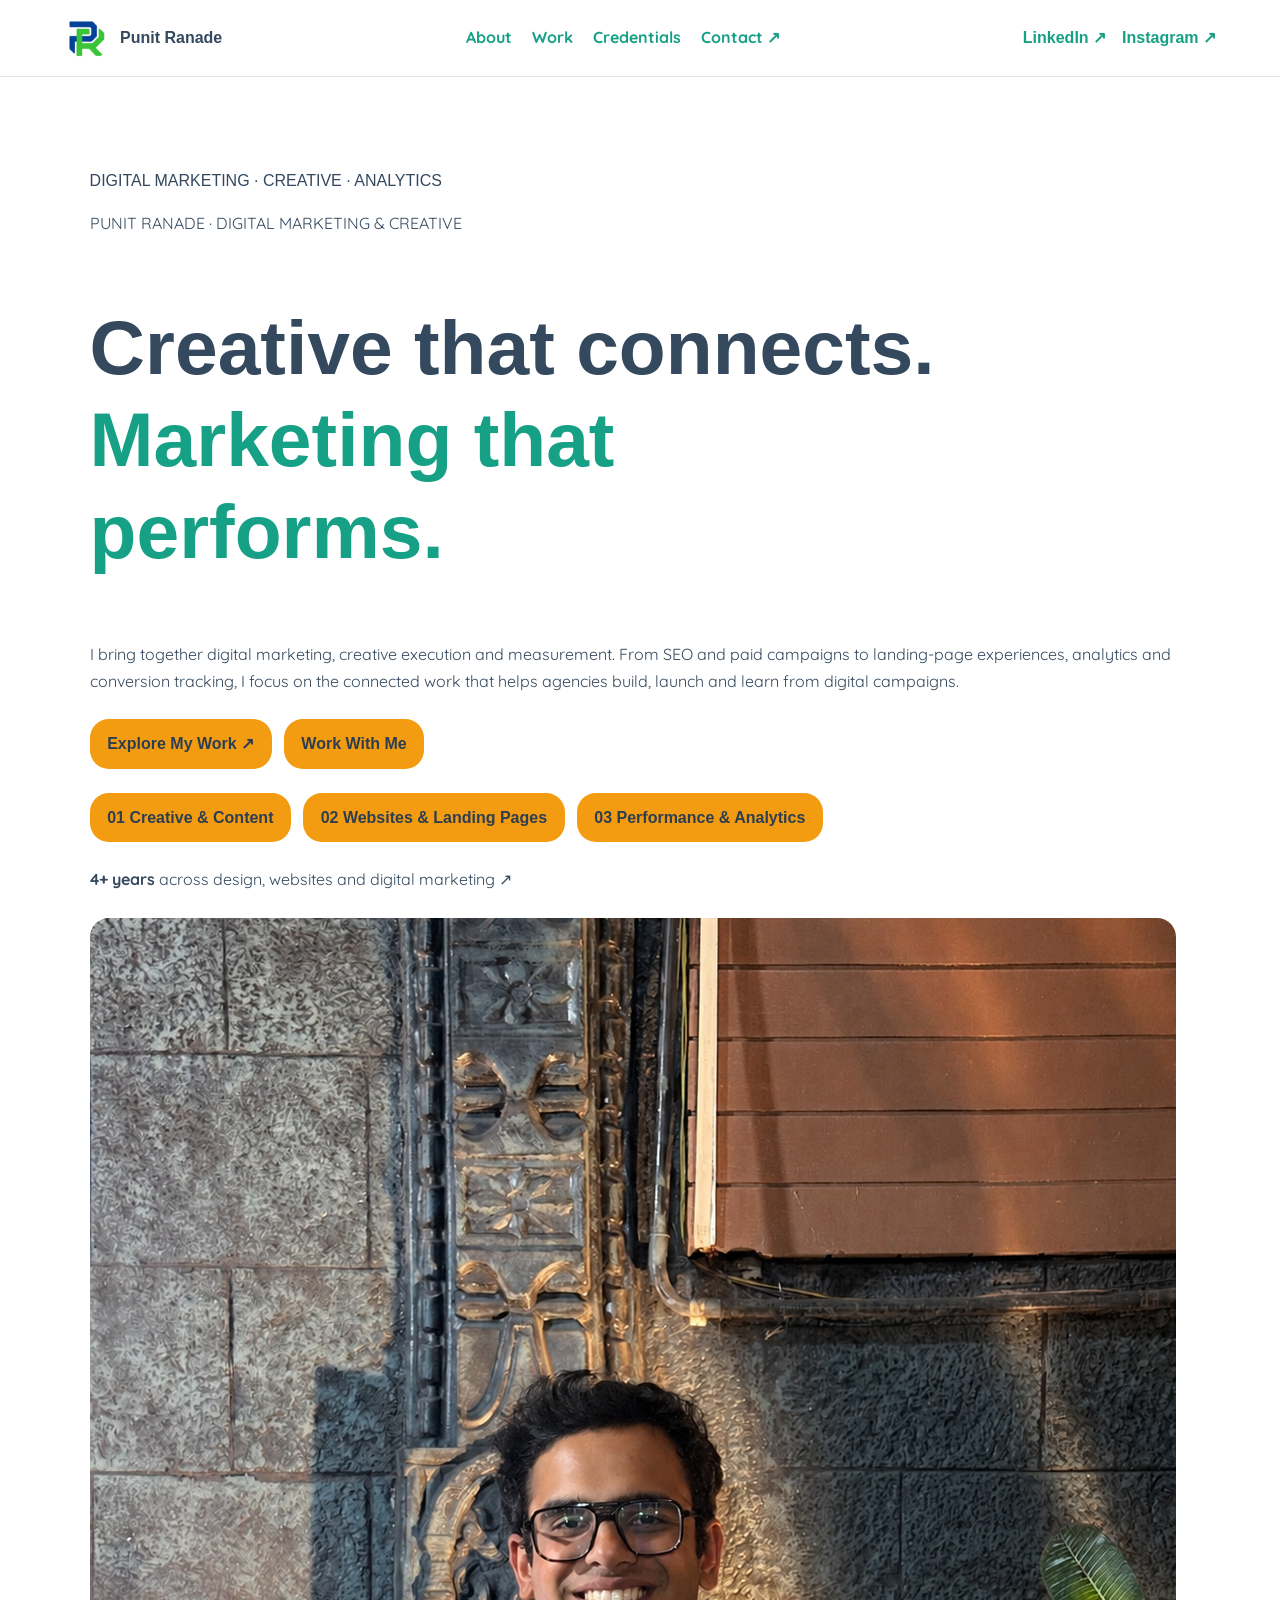
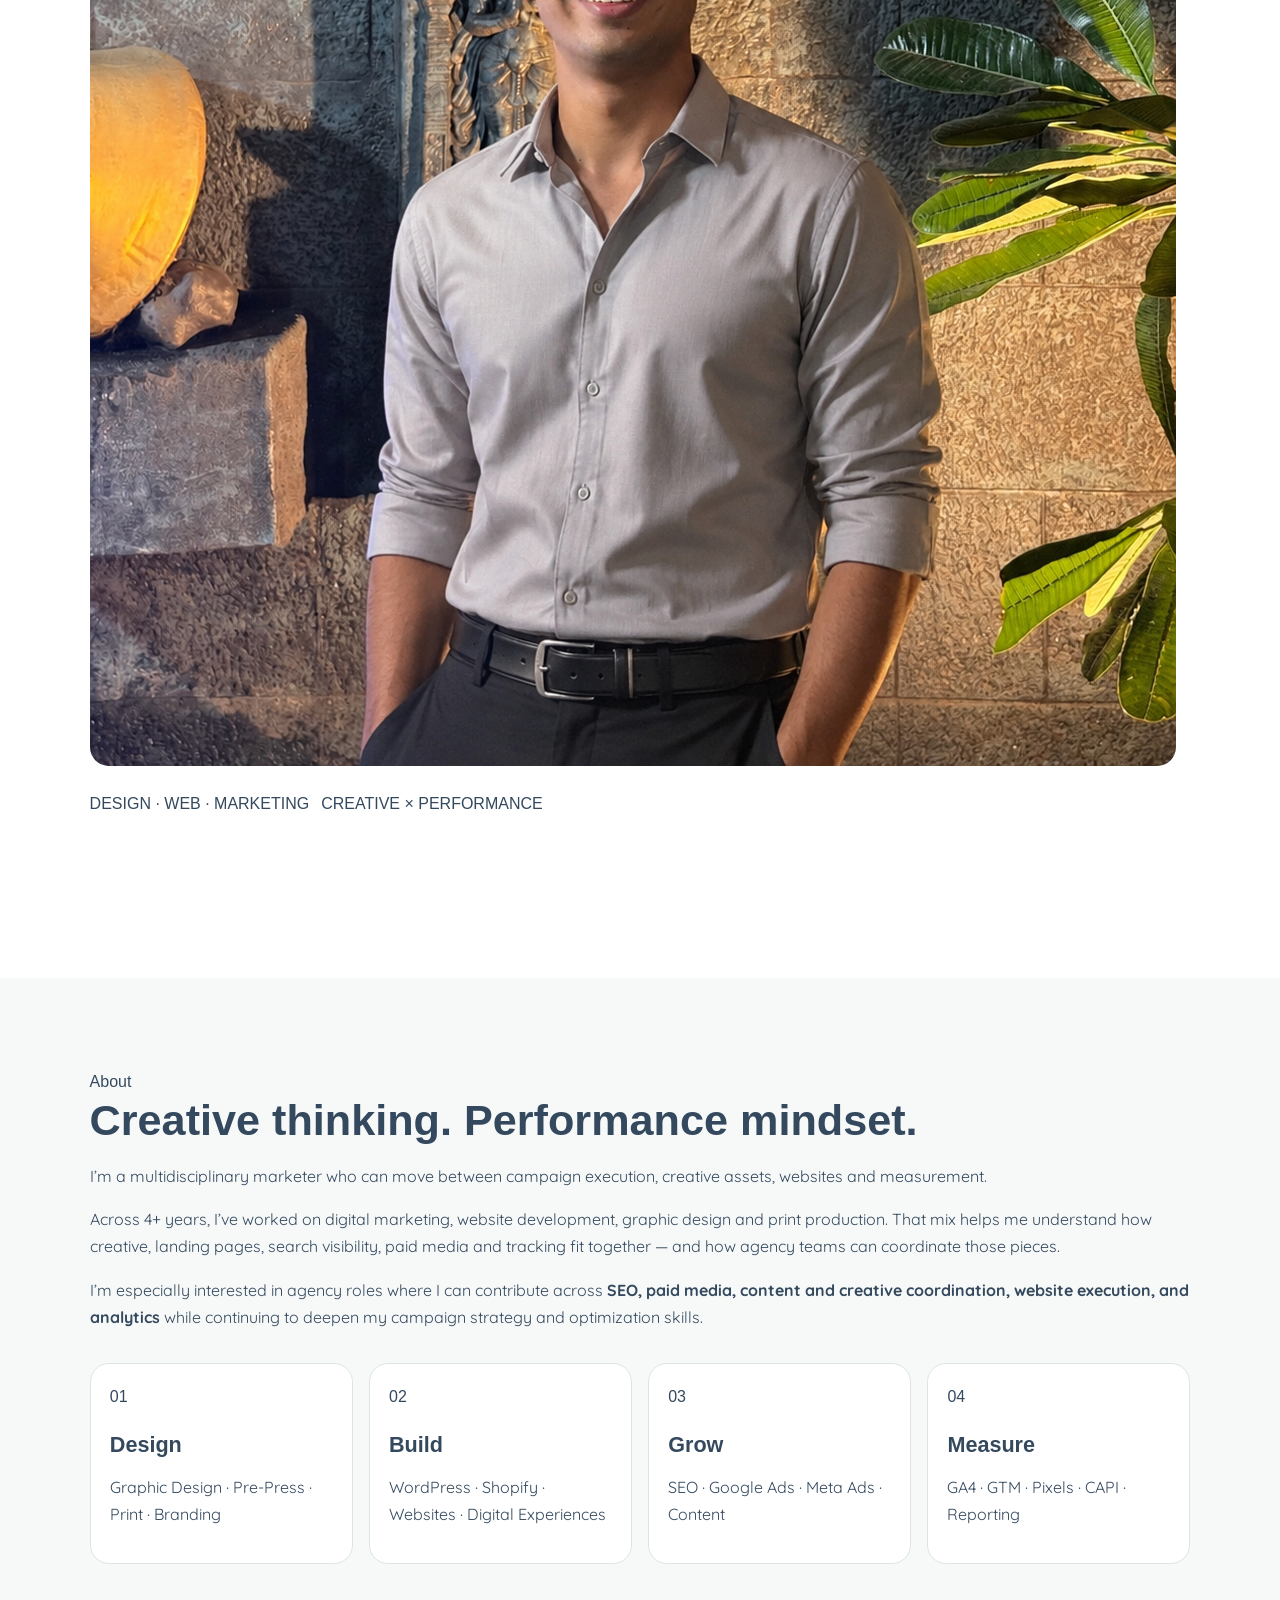
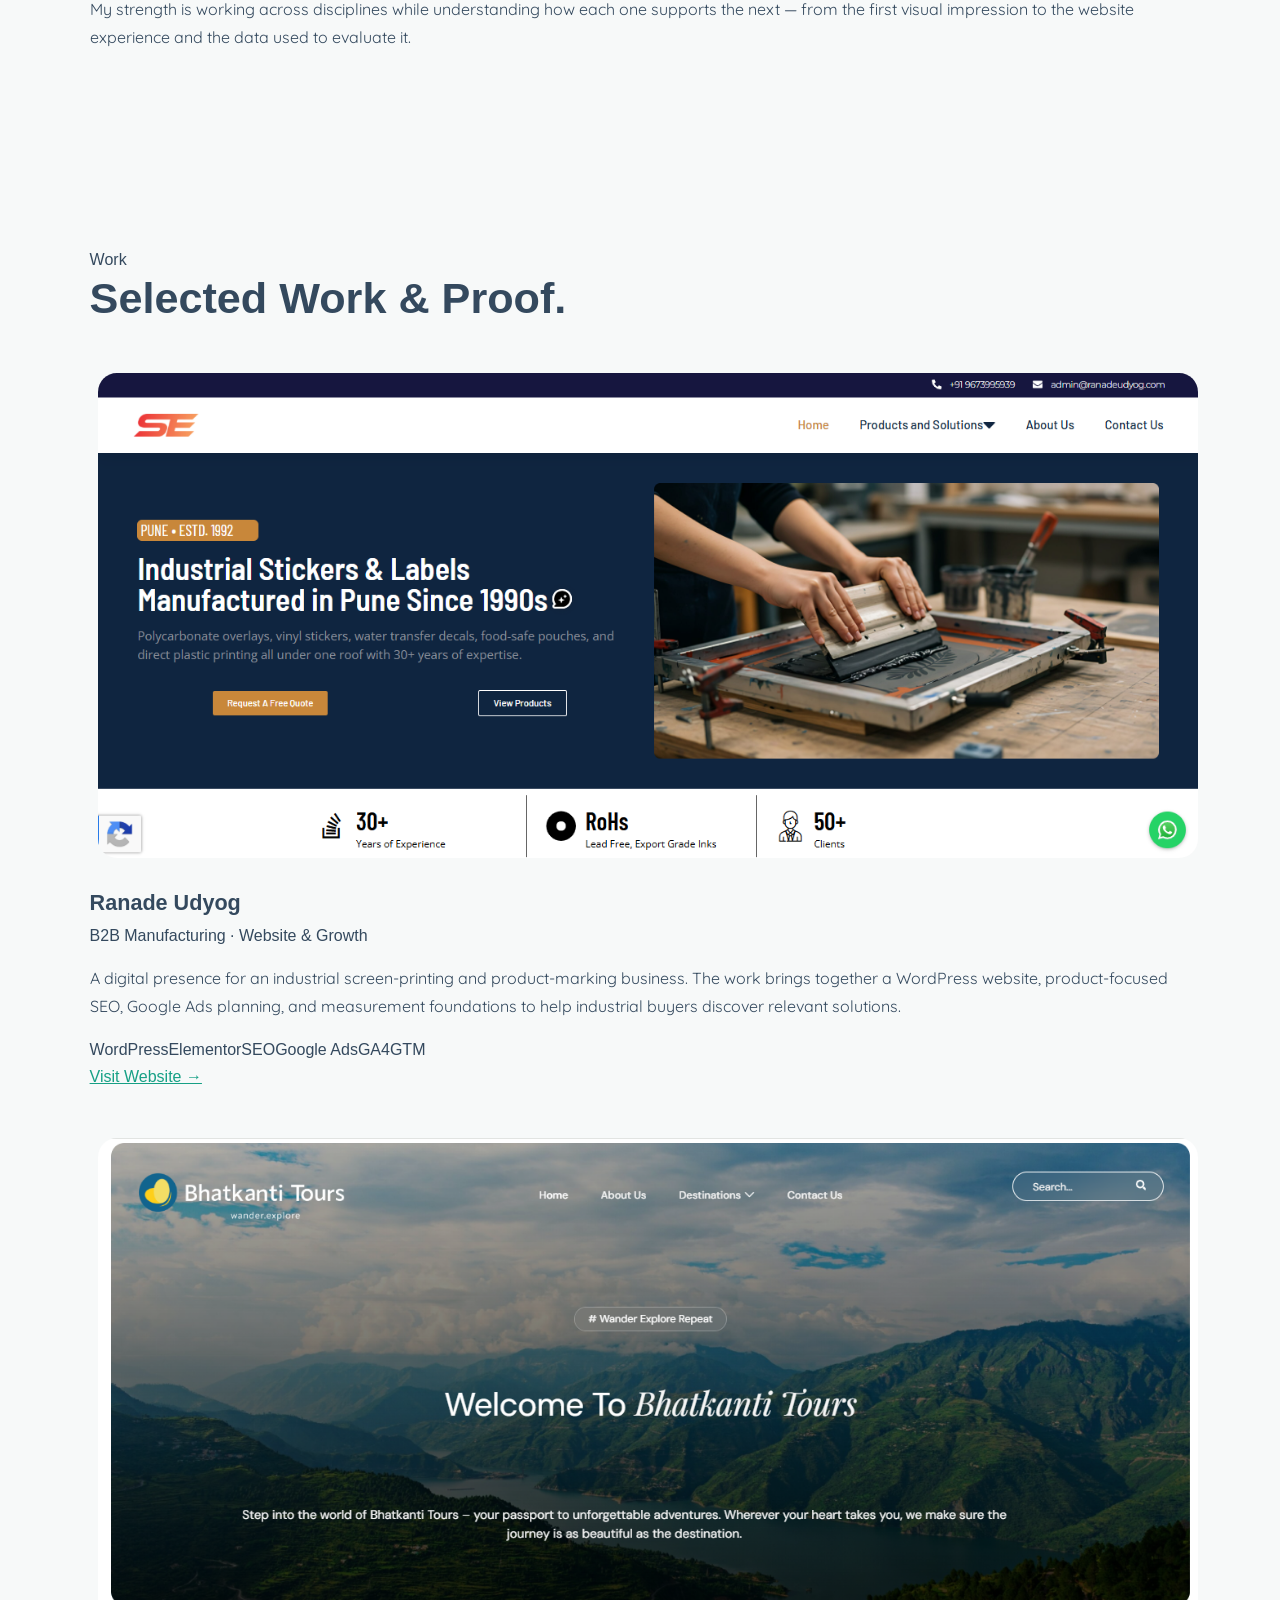
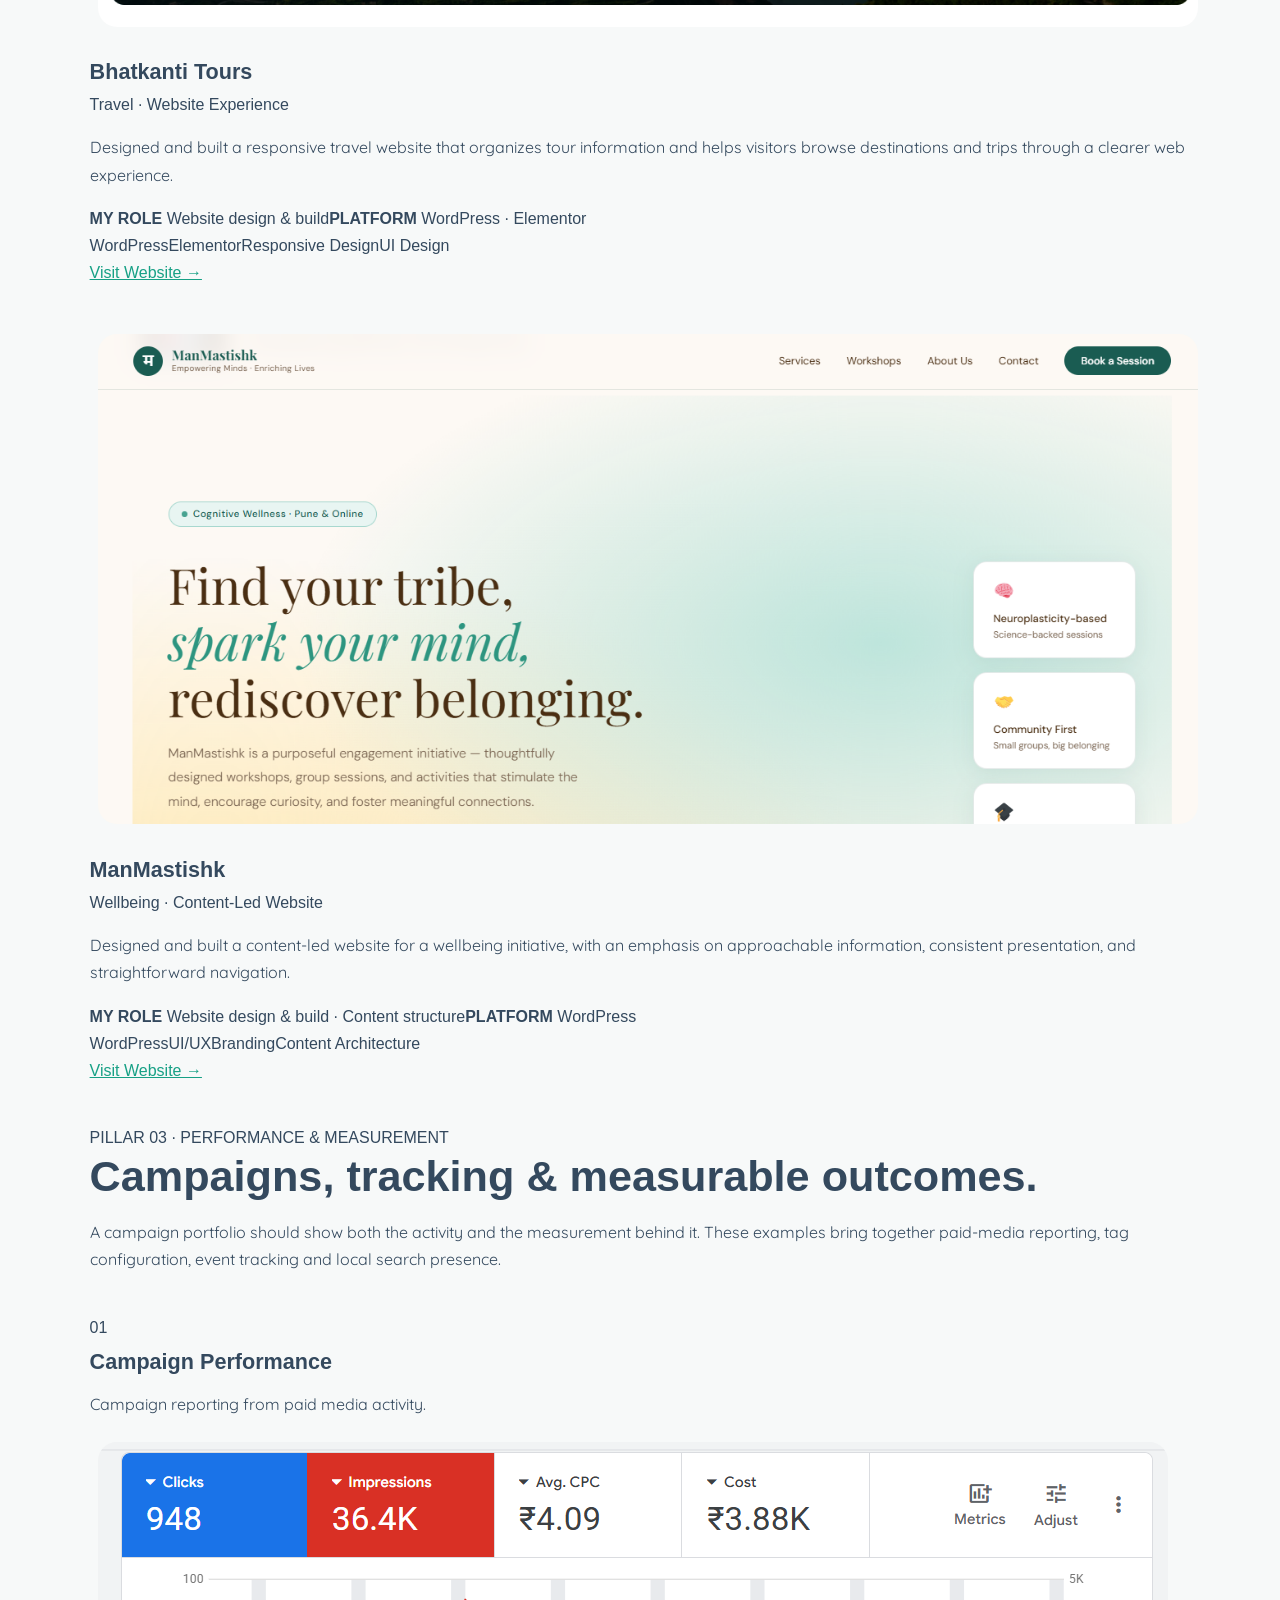
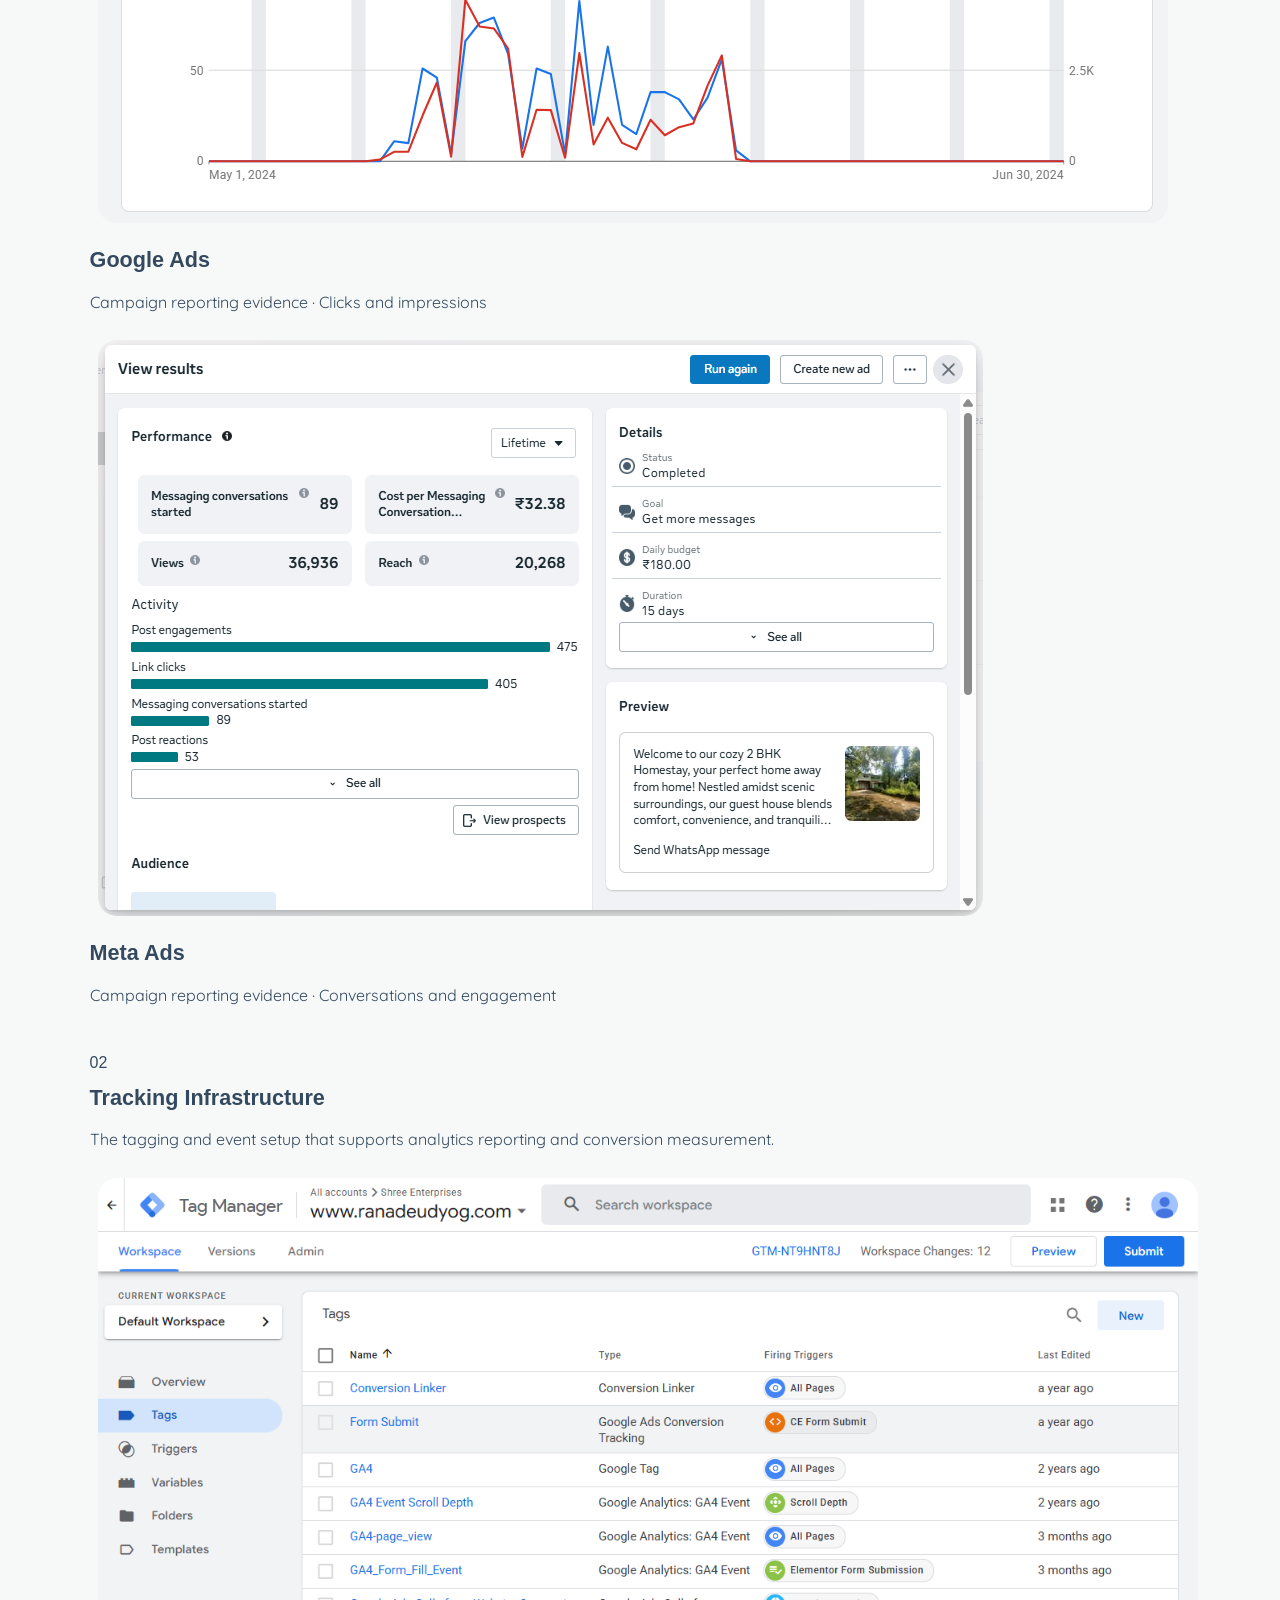
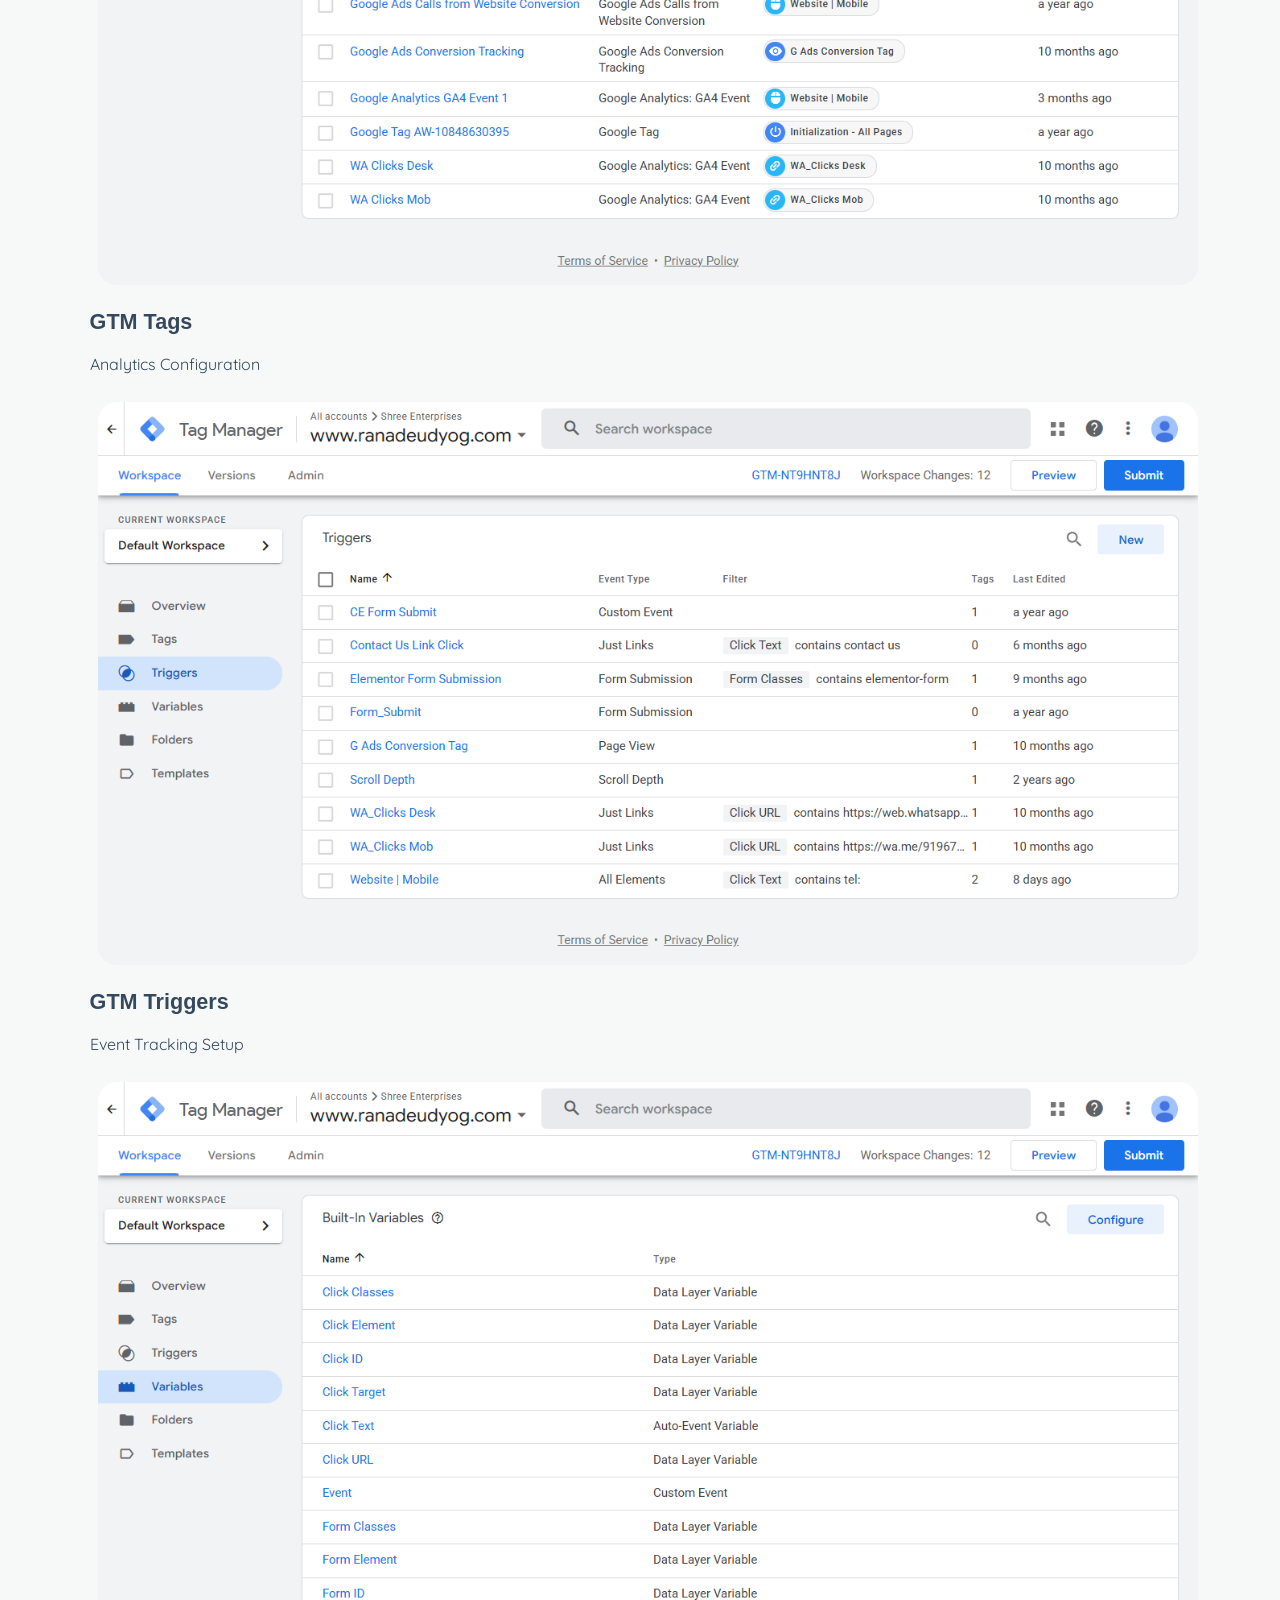
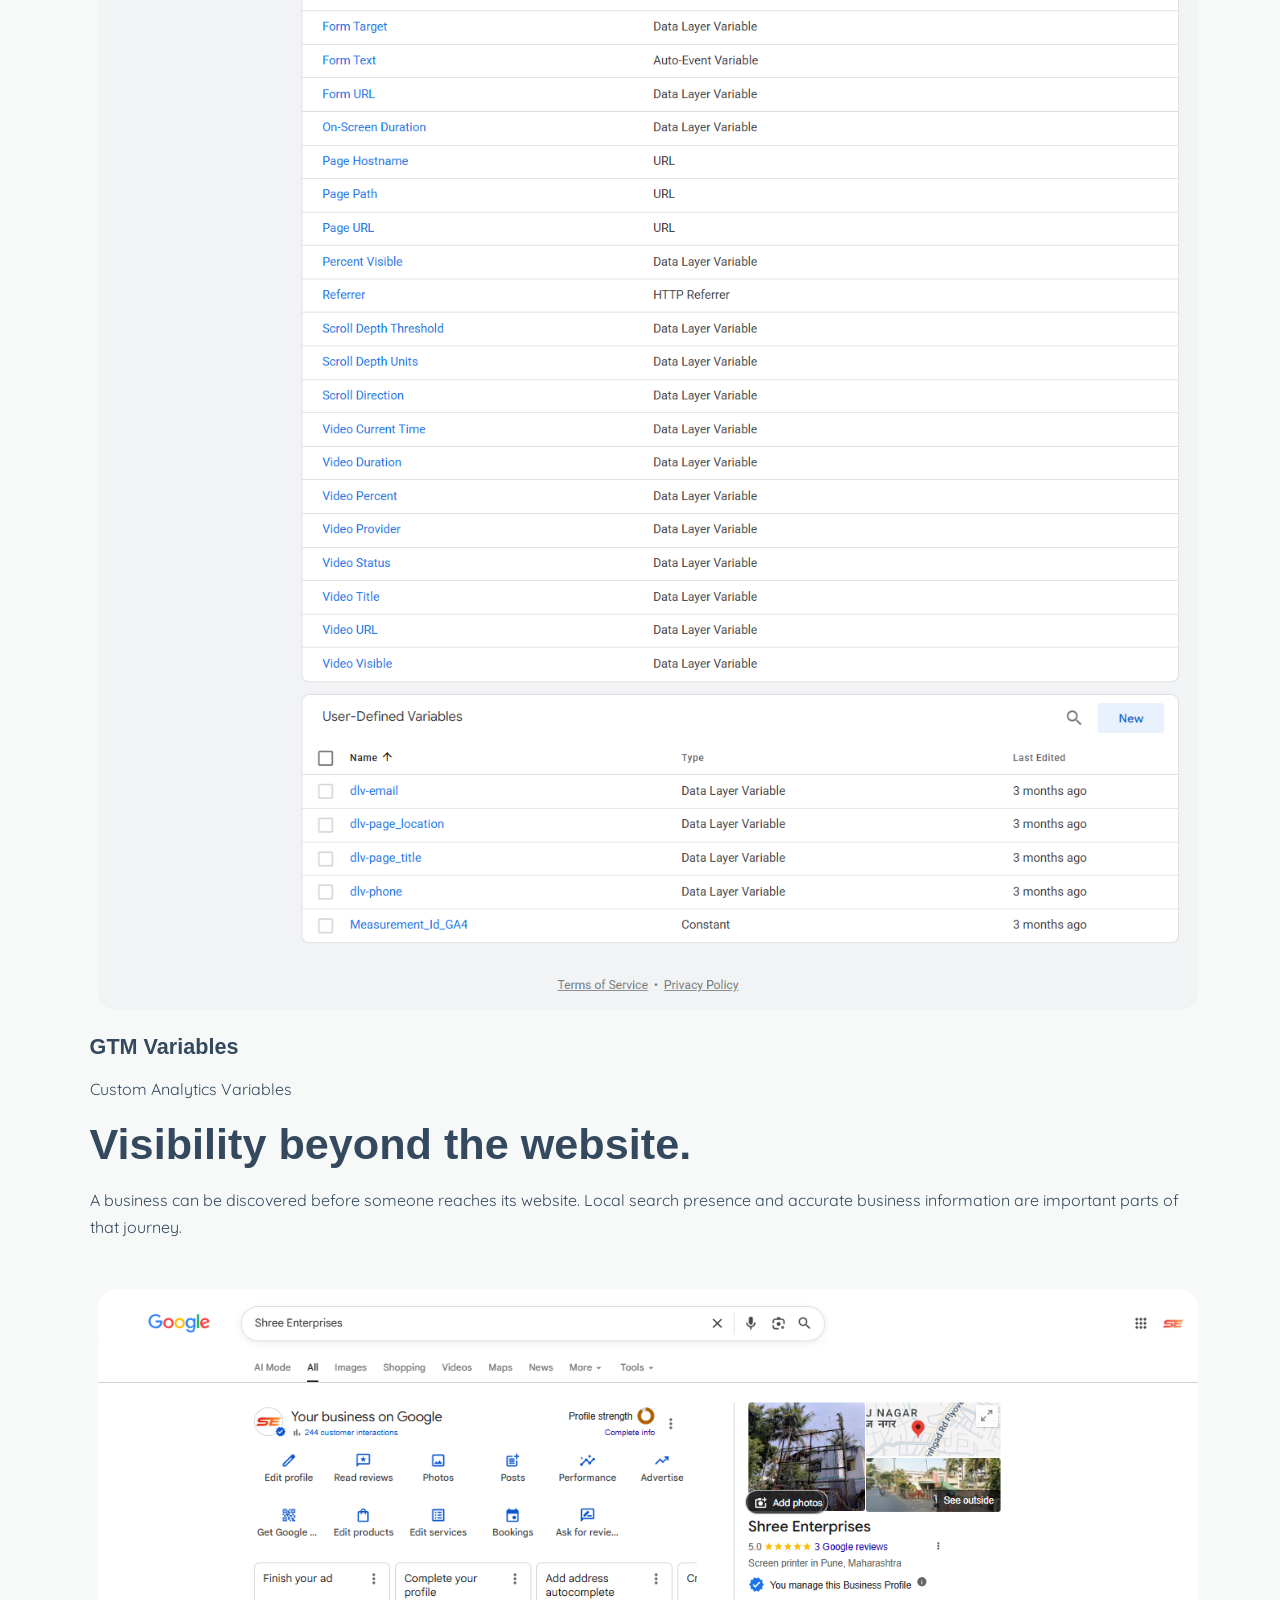
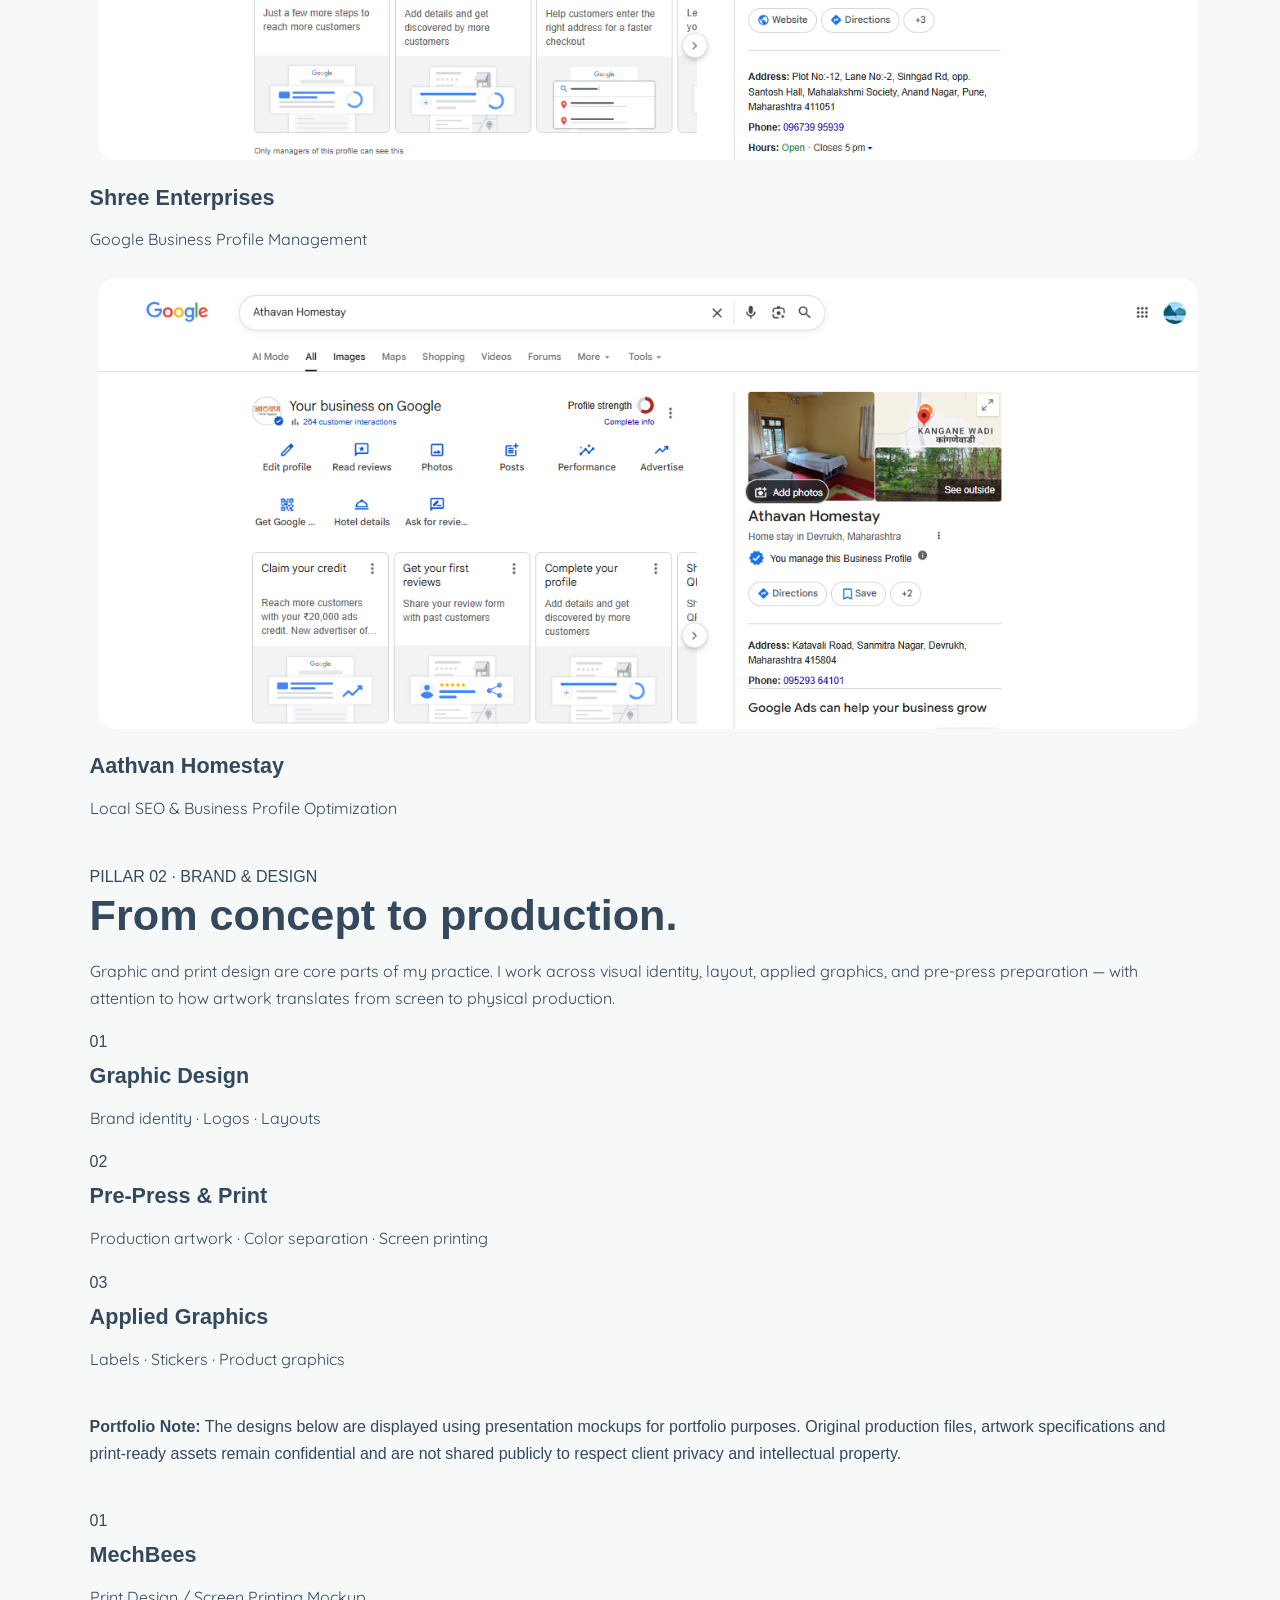
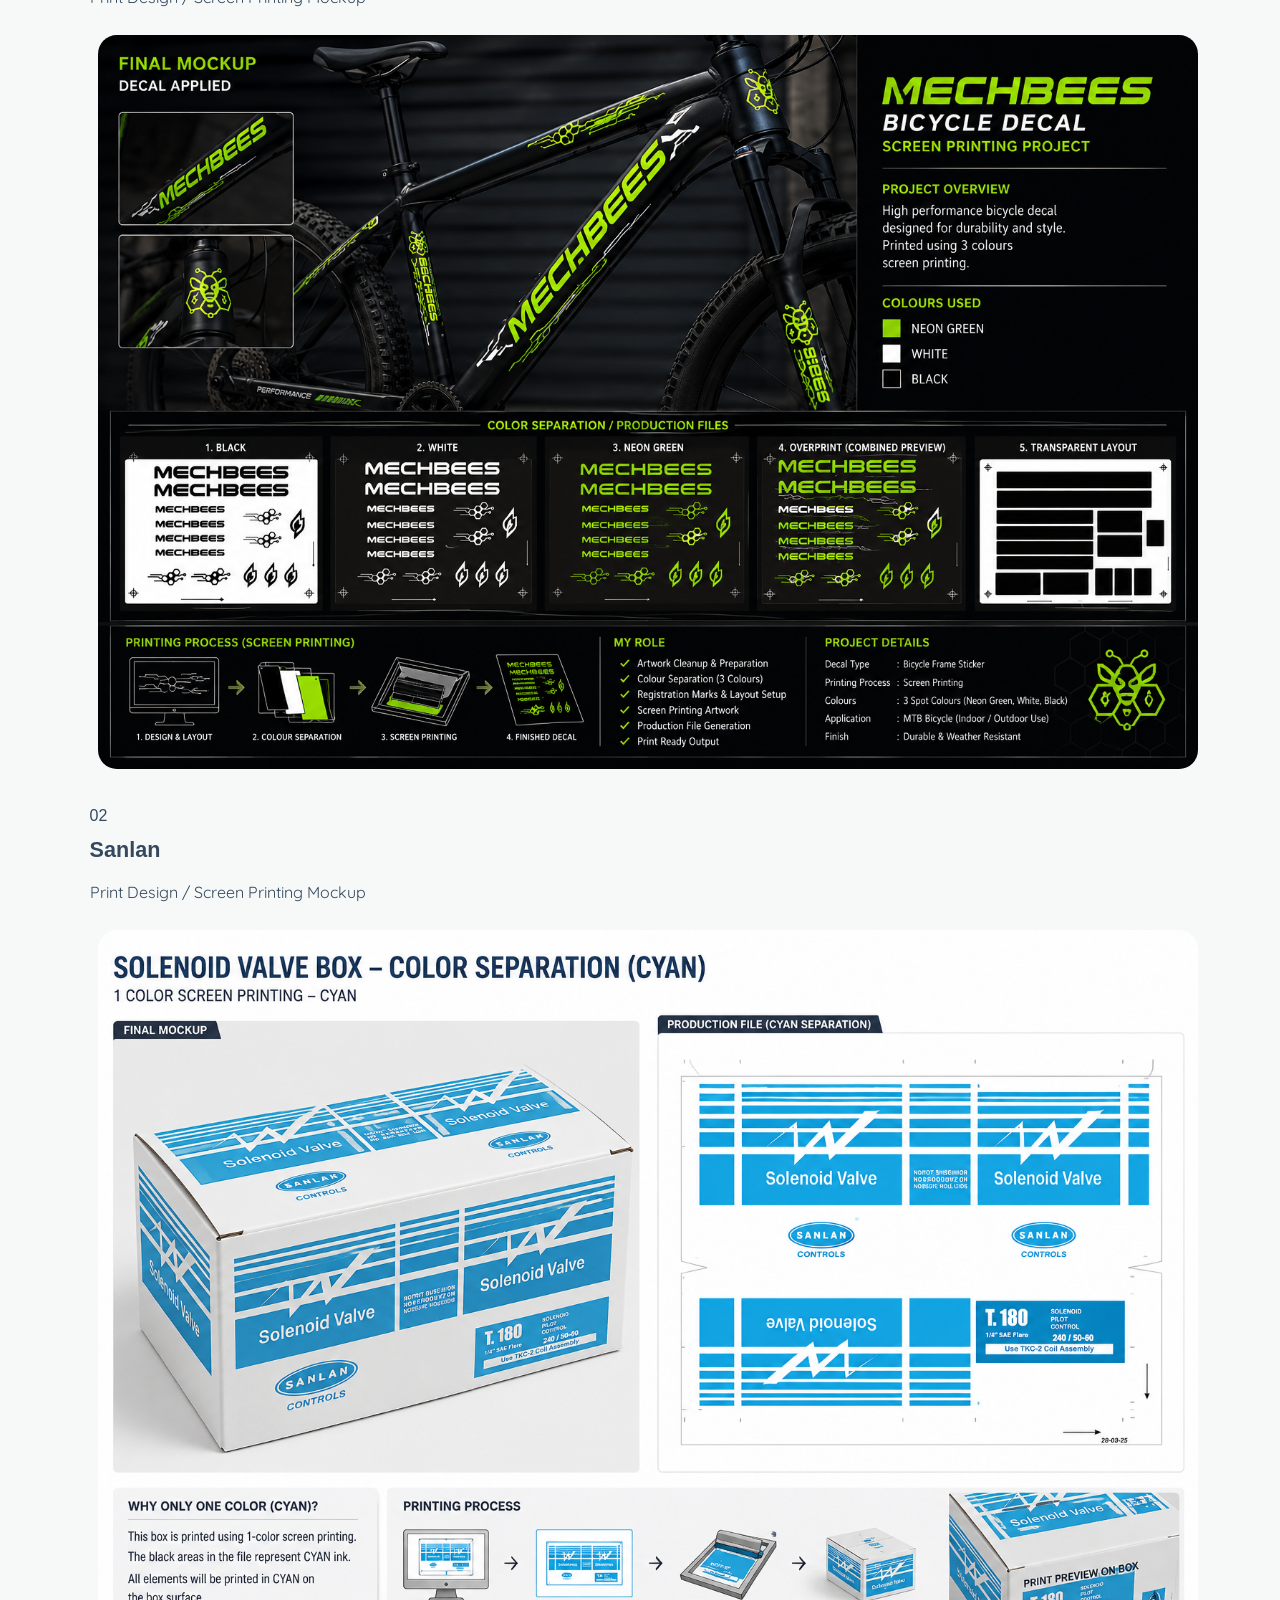
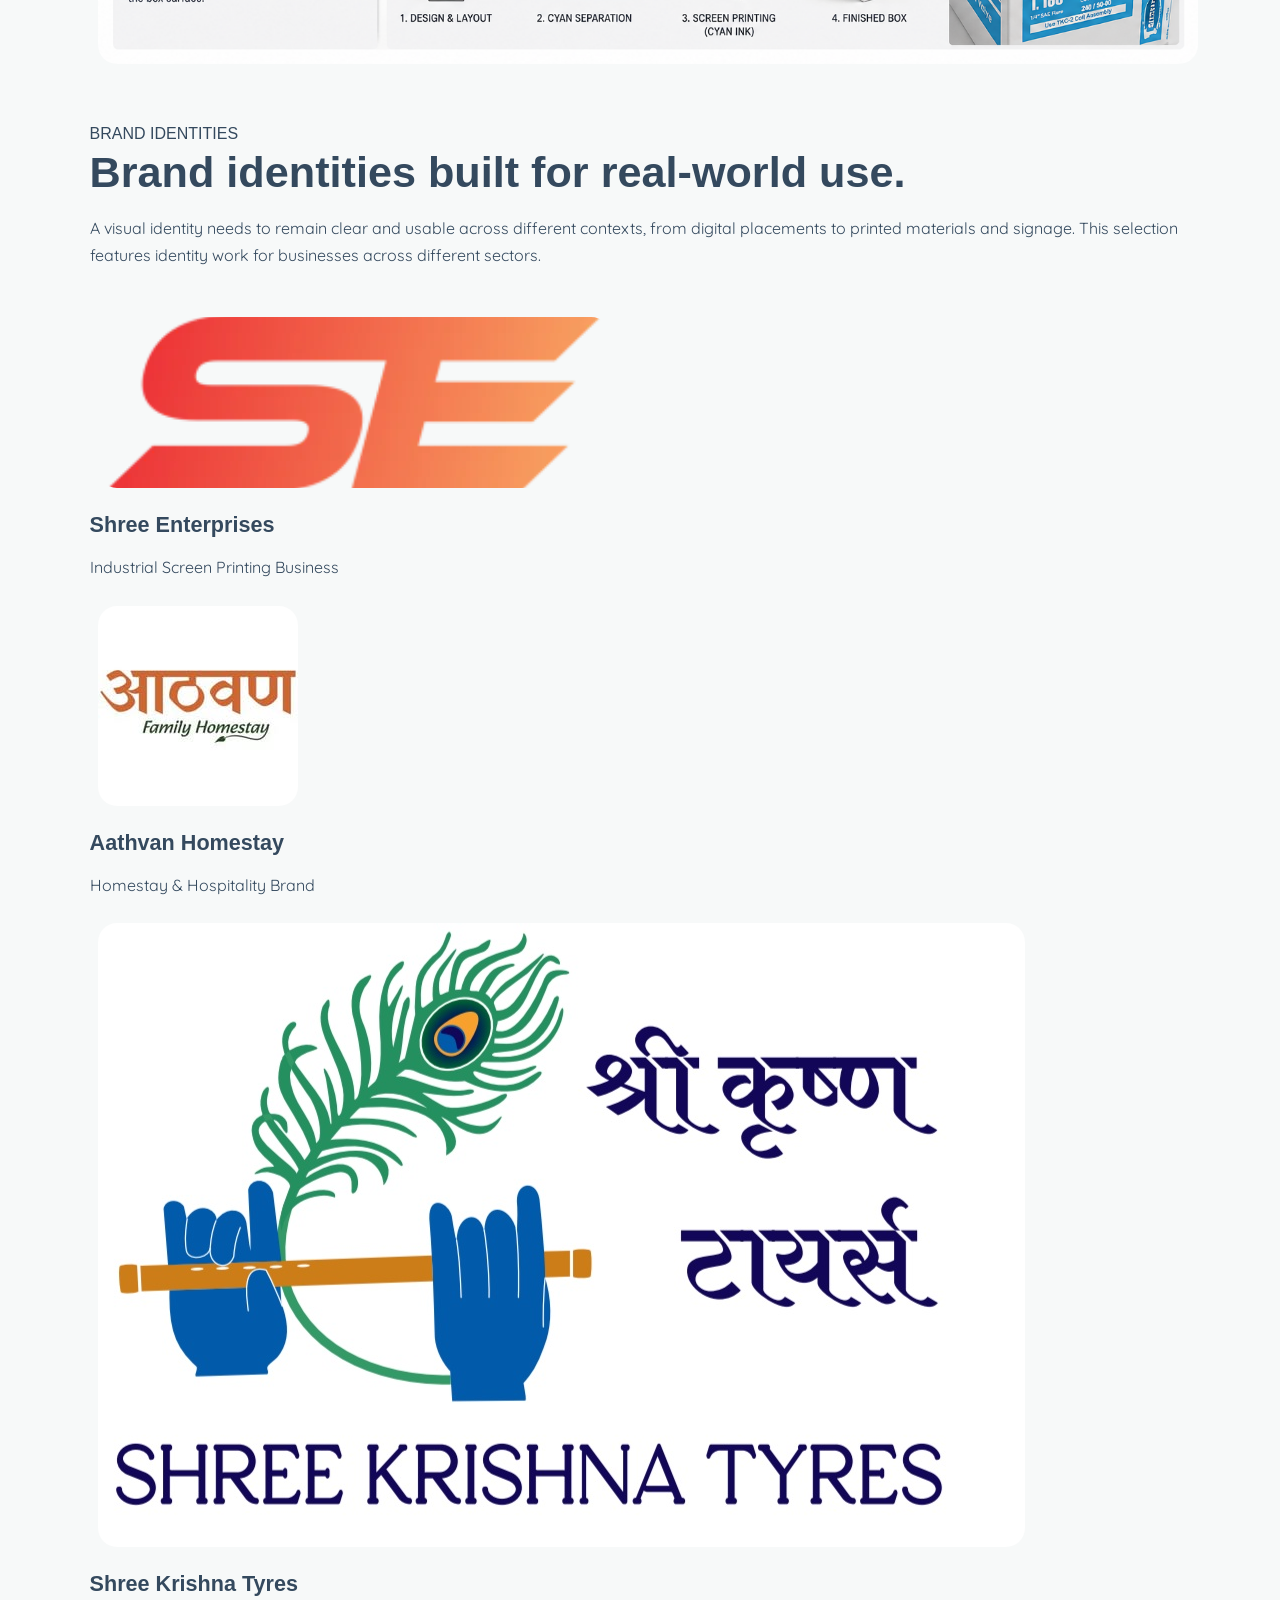
==== commit 4dfe42b8: "Restore portfolio layout before latest gallery changes" ====
--- a/index.html
+++ b/index.html
@@ -21,8 +21,8 @@
         <div><a href="https://www.linkedin.com/in/punit-ranade-09" target="_blank" rel="noopener noreferrer">LinkedIn <span aria-hidden="true">↗</span></a><a href="https://www.instagram.com/punitranade" target="_blank" rel="noopener noreferrer">Instagram <span aria-hidden="true">↗</span></a></div>
     </header>
 
-    <section class="hero-section">
-        <div class="hero-copy">
+    <section>
+        <div>
             <span><span></span> DIGITAL MARKETING · CREATIVE · ANALYTICS</span>
             <p>PUNIT RANADE · DIGITAL MARKETING & CREATIVE</p>
             <h1>Creative that connects.<br><span>Marketing that performs.</span></h1>
@@ -35,7 +35,7 @@
             </div>
             <p><strong>4+ years</strong> across design, websites and digital marketing <span aria-hidden="true">↗</span></p>
         </div>
-        <div class="hero-visual">
+        <div>
             <div><img src="assets/profile-image.png" alt="Punit Ranade"></div>
             <div><span>DESIGN · WEB · MARKETING</span><span>CREATIVE × PERFORMANCE</span></div>
             <div aria-hidden="true"></div>
@@ -58,38 +58,29 @@
         <p>My strength is working across disciplines while understanding how each one supports the next — from the first visual impression to the website experience and the data used to evaluate it.</p>
     </section>
 
-    <section id="work" class="selected-work">
-        <span>Selected Work</span>
+    <section id="work">
+        <span>Work</span>
         <h2>Selected Work &amp; Proof.</h2>
 
-        <article class="work-project work-project-one">
-            <div class="work-project-content"><h3>Shree Enterprises</h3><p class="work-project-url">ranadeudyog.com</p><span>B2B Manufacturing · Website &amp; Growth</span><p>A digital presence for an industrial screen-printing and product-marking business. The work brings together a WordPress website, product-focused SEO, Google Ads planning, and measurement foundations to help industrial buyers discover relevant solutions.</p><div class="work-tags"><span>WordPress</span><span>Elementor</span><span>SEO</span><span>Google Ads</span><span>GA4</span><span>GTM</span></div><a href="https://ranadeudyog.com" target="_blank" rel="noopener noreferrer">Visit Website →</a></div>
-            <div class="work-project-image"><img src="assets/ranadeudyog.png" alt="Ranade Udyog website preview"></div><span class="work-project-number">01/03</span>
-        </article>
+        <div><div><img src="assets/ranadeudyog.png" alt="Ranade Udyog website preview"></div><div><h3>Ranade Udyog</h3><span>B2B Manufacturing · Website &amp; Growth</span><p>A digital presence for an industrial screen-printing and product-marking business. The work brings together a WordPress website, product-focused SEO, Google Ads planning, and measurement foundations to help industrial buyers discover relevant solutions.</p><div><span>WordPress</span><span>Elementor</span><span>SEO</span><span>Google Ads</span><span>GA4</span><span>GTM</span></div><a href="https://ranadeudyog.com" target="_blank" rel="noopener noreferrer">Visit Website →</a></div></div>
 
-        <article class="work-project work-project-two">
-            <span class="work-project-number">02/03</span><div class="work-project-image"><img src="assets/bhatkanti.png" alt="Bhatkanti Tours website preview"></div>
-            <div class="work-project-content"><h3>Bhatkanti Tours</h3><p class="work-project-url">bhatkantitours.com</p><span>Travel · Website Experience</span><p>Designed and built a responsive travel website that organizes tour information and helps visitors browse destinations and trips through a clearer web experience.</p><div class="work-tags"><span>WordPress</span><span>Elementor</span><span>Responsive Design</span><span>UI Design</span></div><a href="https://bhatkantitours.com" target="_blank" rel="noopener noreferrer">Visit Website →</a></div>
-        </article>
+        <div><div><img src="assets/bhatkanti.png" alt="Bhatkanti Tours website preview"></div><div><h3>Bhatkanti Tours</h3><span>Travel · Website Experience</span><p>Designed and built a responsive travel website that organizes tour information and helps visitors browse destinations and trips through a clearer web experience.</p><div><span><b>MY ROLE</b> Website design &amp; build</span><span><b>PLATFORM</b> WordPress · Elementor</span></div><div><span>WordPress</span><span>Elementor</span><span>Responsive Design</span><span>UI Design</span></div><a href="https://bhatkantitours.com" target="_blank" rel="noopener noreferrer">Visit Website →</a></div></div>
 
-        <article class="work-project work-project-three">
-            <div class="work-project-content"><h3>ManMastishk</h3><p class="work-project-url">manmastishk.org</p><span>Wellbeing · Content-Led Website</span><p>Designed and built a content-led website for a wellbeing initiative, with an emphasis on approachable information, consistent presentation, and straightforward navigation.</p><div class="work-tags"><span>WordPress</span><span>UI/UX</span><span>Branding</span><span>Content Architecture</span></div><a href="https://manmastishk.org" target="_blank" rel="noopener noreferrer">Visit Website →</a></div>
-            <div class="work-project-image"><img src="assets/manmastishk.png" alt="ManMastishk website preview"></div><span class="work-project-number">03/03</span>
-        </article>
+        <div><div><img src="assets/manmastishk.png" alt="ManMastishk website preview"></div><div><h3>ManMastishk</h3><span>Wellbeing · Content-Led Website</span><p>Designed and built a content-led website for a wellbeing initiative, with an emphasis on approachable information, consistent presentation, and straightforward navigation.</p><div><span><b>MY ROLE</b> Website design &amp; build · Content structure</span><span><b>PLATFORM</b> WordPress</span></div><div><span>WordPress</span><span>UI/UX</span><span>Branding</span><span>Content Architecture</span></div><a href="https://manmastishk.org" target="_blank" rel="noopener noreferrer">Visit Website →</a></div></div>
 
-        <div class="pillar-three-intro">
+        <div>
             <span>PILLAR 03 · PERFORMANCE &amp; MEASUREMENT</span>
             <h2>Campaigns, tracking &amp; measurable outcomes.</h2>
             <p>A campaign portfolio should show both the activity and the measurement behind it. These examples bring together paid-media reporting, tag configuration, event tracking and local search presence.</p>
         </div>
-        <div class="pillar-three-gallery">
+        <div>
             <div><span>01</span><div><h3>Campaign Performance</h3><p>Campaign reporting from paid media activity.</p></div></div>
             <div>
                 <div><div><img src="assets/gads.png" alt="Google Ads campaign results"></div><div><h3>Google Ads</h3><p>Campaign reporting evidence · Clicks and impressions</p></div></div>
                 <div><div><img src="assets/meta1.png" alt="Meta Ads campaign results"></div><div><h3>Meta Ads</h3><p>Campaign reporting evidence · Conversations and engagement</p></div></div>
             </div>
         </div>
-        <div class="tracking-gallery">
+        <div>
             <div><span>02</span><div><h3>Tracking Infrastructure</h3><p>The tagging and event setup that supports analytics reporting and conversion measurement.</p></div></div>
             <div>
                 <div><div><img src="assets/gtm-tags.png" alt="Google Tag Manager tags"></div><div><h3>GTM Tags</h3><p>Analytics Configuration</p></div></div>
@@ -100,7 +91,7 @@
 
         <h2>Visibility beyond the website.</h2>
         <p>A business can be discovered before someone reaches its website. Local search presence and accurate business information are important parts of that journey.</p>
-        <div class="business-profile-gallery">
+        <div>
             <div><div><img src="assets/gbp1.png" alt="Shree Enterprises Google Business Profile"></div><div><h3>Shree Enterprises</h3><p>Google Business Profile Management</p></div></div>
             <div><div><img src="assets/gbp2.png" alt="Aathvan Homestay Google Business Profile"></div><div><h3>Aathvan Homestay</h3><p>Local SEO &amp; Business Profile Optimization</p></div></div>
         </div>
@@ -136,7 +127,7 @@
 
     <section id="proof">
         <span>Learning &amp; Development</span><h2>Skills built through practice and learning.</h2><p>Selected certifications supporting my work across graphic design, print production, digital marketing, and e-commerce.</p>
-        <div class="certification-gallery">
+        <div>
             <div><img src="assets/corel.png" alt="CorelDRAW certification"><div><h3>CorelDRAW Certification</h3><p>Learned graphic design fundamentals, vector illustration, layout principles, color management and production-ready artwork creation for print media.</p></div></div>
             <div><img src="assets/corel_masterclass.png" alt="CorelDRAW Masterclass certification"><div><h3>CorelDRAW Masterclass Certification</h3><p>Focused on professional workflows, advanced print production, design efficiency and industry-level execution beyond simply learning software tools.</p></div></div>
             <div><img src="assets/dg.jpeg" alt="Digital Marketing Bootcamp certificate"><div><h3>Digital Marketing Bootcamp</h3><p>Learned SEO, Google Ads, Meta Ads, tracking implementation, analytics, conversion optimization and agency-style campaign execution.</p></div></div>
--- a/portfolio-theme.css
+++ b/portfolio-theme.css
@@ -152,3 +152,78 @@
   .work-project-two .work-project-image { order: 1; }
   .work-project-two .work-project-content { order: 2; }
 }
+
+
+/* Keep the gradient exclusively on Selected Work; tile the proof galleries */
+body { background: var(--background); }
+#about, #proof, #contact { background: var(--background); color: var(--primary); }
+#about h2, #proof h2, #contact h2,
+#about h3, #proof h3, #contact h3 { color: var(--primary); }
+#proof, #contact { max-width: 1440px; }
+#work { margin: 0; }
+#work .pillar-three-intro,
+#work .tracking-gallery,
+#work > div.business-profile-gallery,
+#proof > div.certification-gallery { color: var(--primary); }
+#work .pillar-three-intro h2,
+#work .pillar-three-intro p,
+#work .pillar-three-intro > span,
+#work .tracking-gallery h3,
+#work .tracking-gallery p,
+#work > h2:not(:first-of-type) { color: var(--primary); }
+#work .pillar-three-gallery,
+#work .tracking-gallery,
+#work .business-profile-gallery,
+#proof .certification-gallery {
+  display: grid;
+  grid-template-columns: repeat(auto-fit, minmax(190px, 1fr));
+  gap: 1rem;
+  align-items: stretch;
+  margin: 1.25rem 0 2.5rem;
+}
+#work .pillar-three-gallery > div,
+#work .tracking-gallery > div,
+#work .business-profile-gallery > div,
+#proof .certification-gallery > div {
+  min-width: 0;
+  margin: 0;
+  padding: 1rem;
+  background: #FFFFFF;
+  color: var(--primary);
+  border: 1px solid var(--border);
+  border-radius: 5mm;
+  overflow: hidden;
+}
+#work .pillar-three-gallery img,
+#work .tracking-gallery img,
+#work .business-profile-gallery img,
+#proof .certification-gallery img {
+  display: block;
+  width: 100%;
+  height: 190px;
+  object-fit: contain;
+  margin: 0 0 .75rem;
+  border-radius: 5mm;
+}
+#work .pillar-three-gallery h3,
+#work .tracking-gallery h3,
+#work .business-profile-gallery h3,
+#proof .certification-gallery h3 { color: var(--primary); margin: .4rem 0; }
+#work .pillar-three-gallery p,
+#work .tracking-gallery p,
+#work .business-profile-gallery p,
+#proof .certification-gallery p { color: var(--primary); }
+#work .business-profile-gallery { grid-template-columns: repeat(2, minmax(0, 1fr)); }
+#proof .certification-gallery { grid-template-columns: repeat(4, minmax(0, 1fr)); }
+#work .pillar-three-gallery { grid-template-columns: repeat(5, minmax(0, 1fr)); }
+#work .tracking-gallery { grid-template-columns: repeat(3, minmax(0, 1fr)); }
+@media (max-width: 900px) {
+  #work .pillar-three-gallery { grid-template-columns: repeat(2, minmax(0, 1fr)); }
+  #proof .certification-gallery { grid-template-columns: repeat(2, minmax(0, 1fr)); }
+}
+@media (max-width: 560px) {
+  #work .pillar-three-gallery,
+  #work .tracking-gallery,
+  #work .business-profile-gallery,
+  #proof .certification-gallery { grid-template-columns: 1fr; }
+}
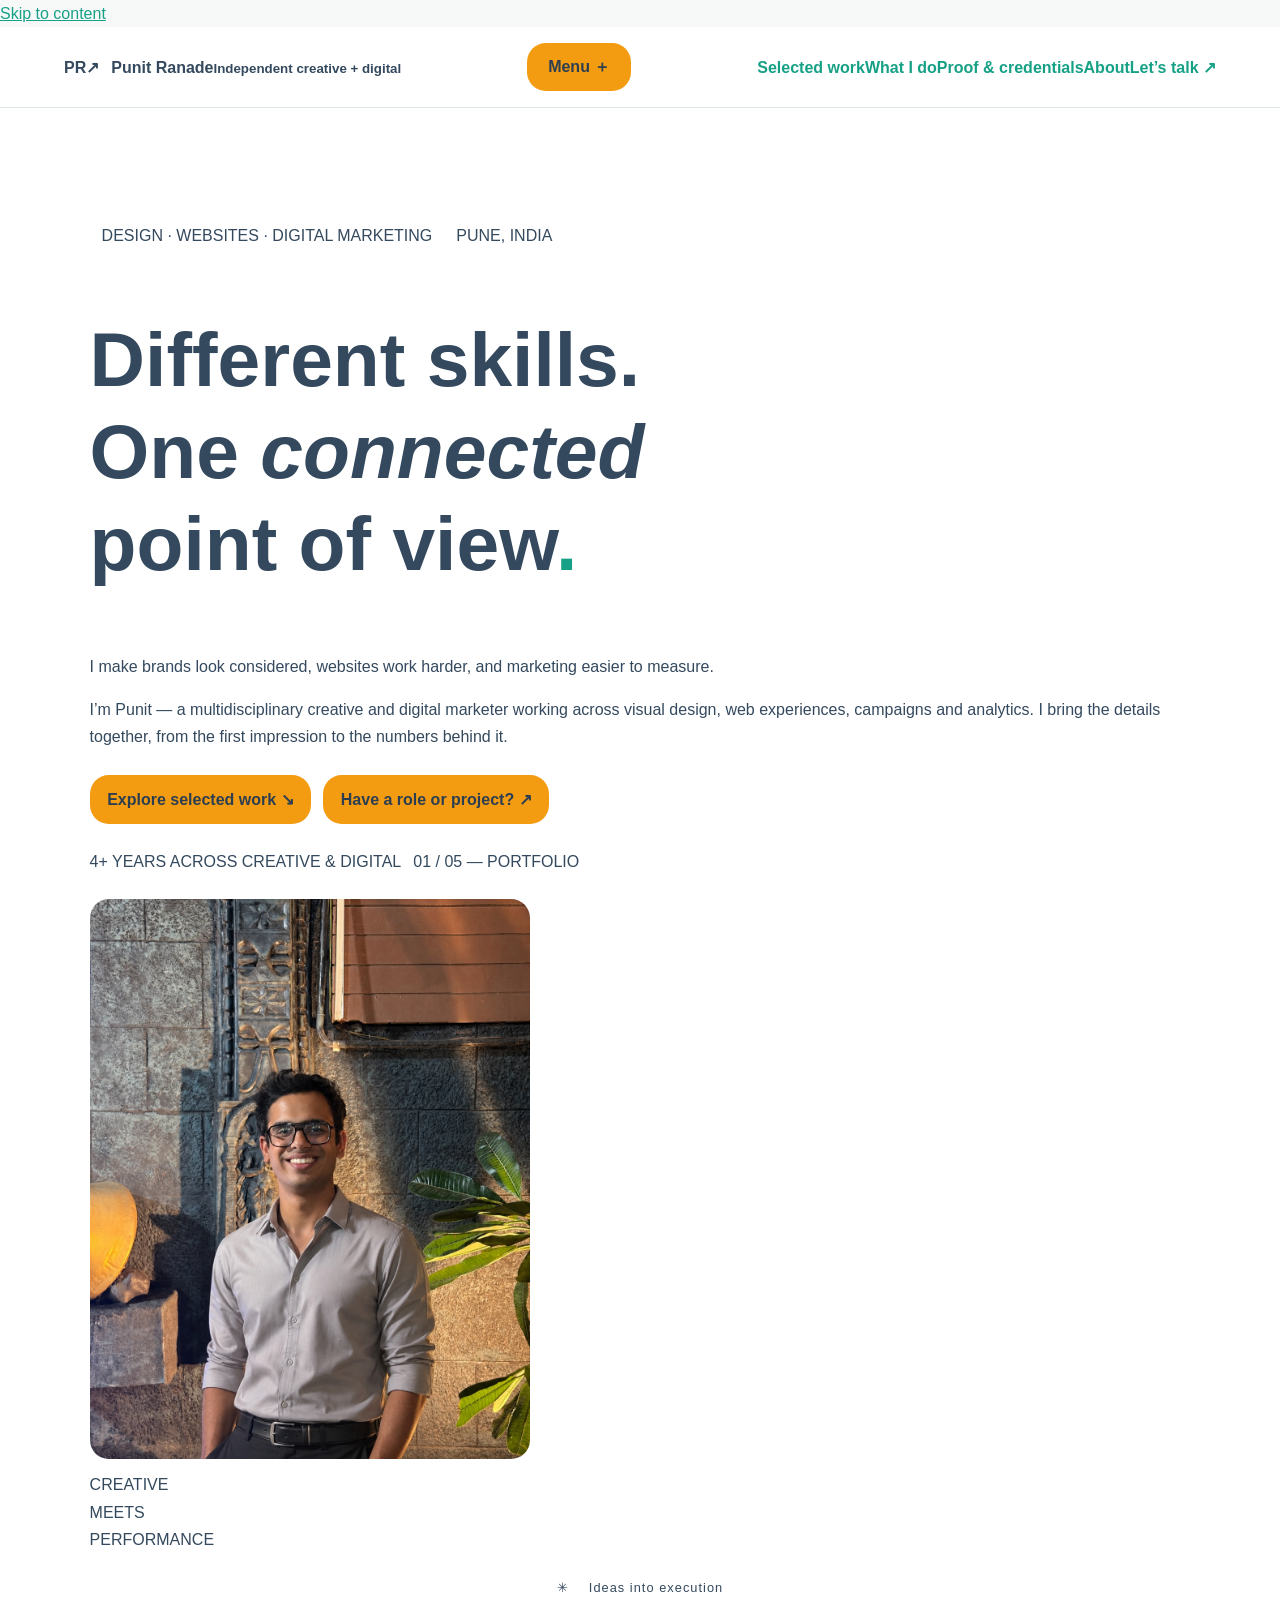
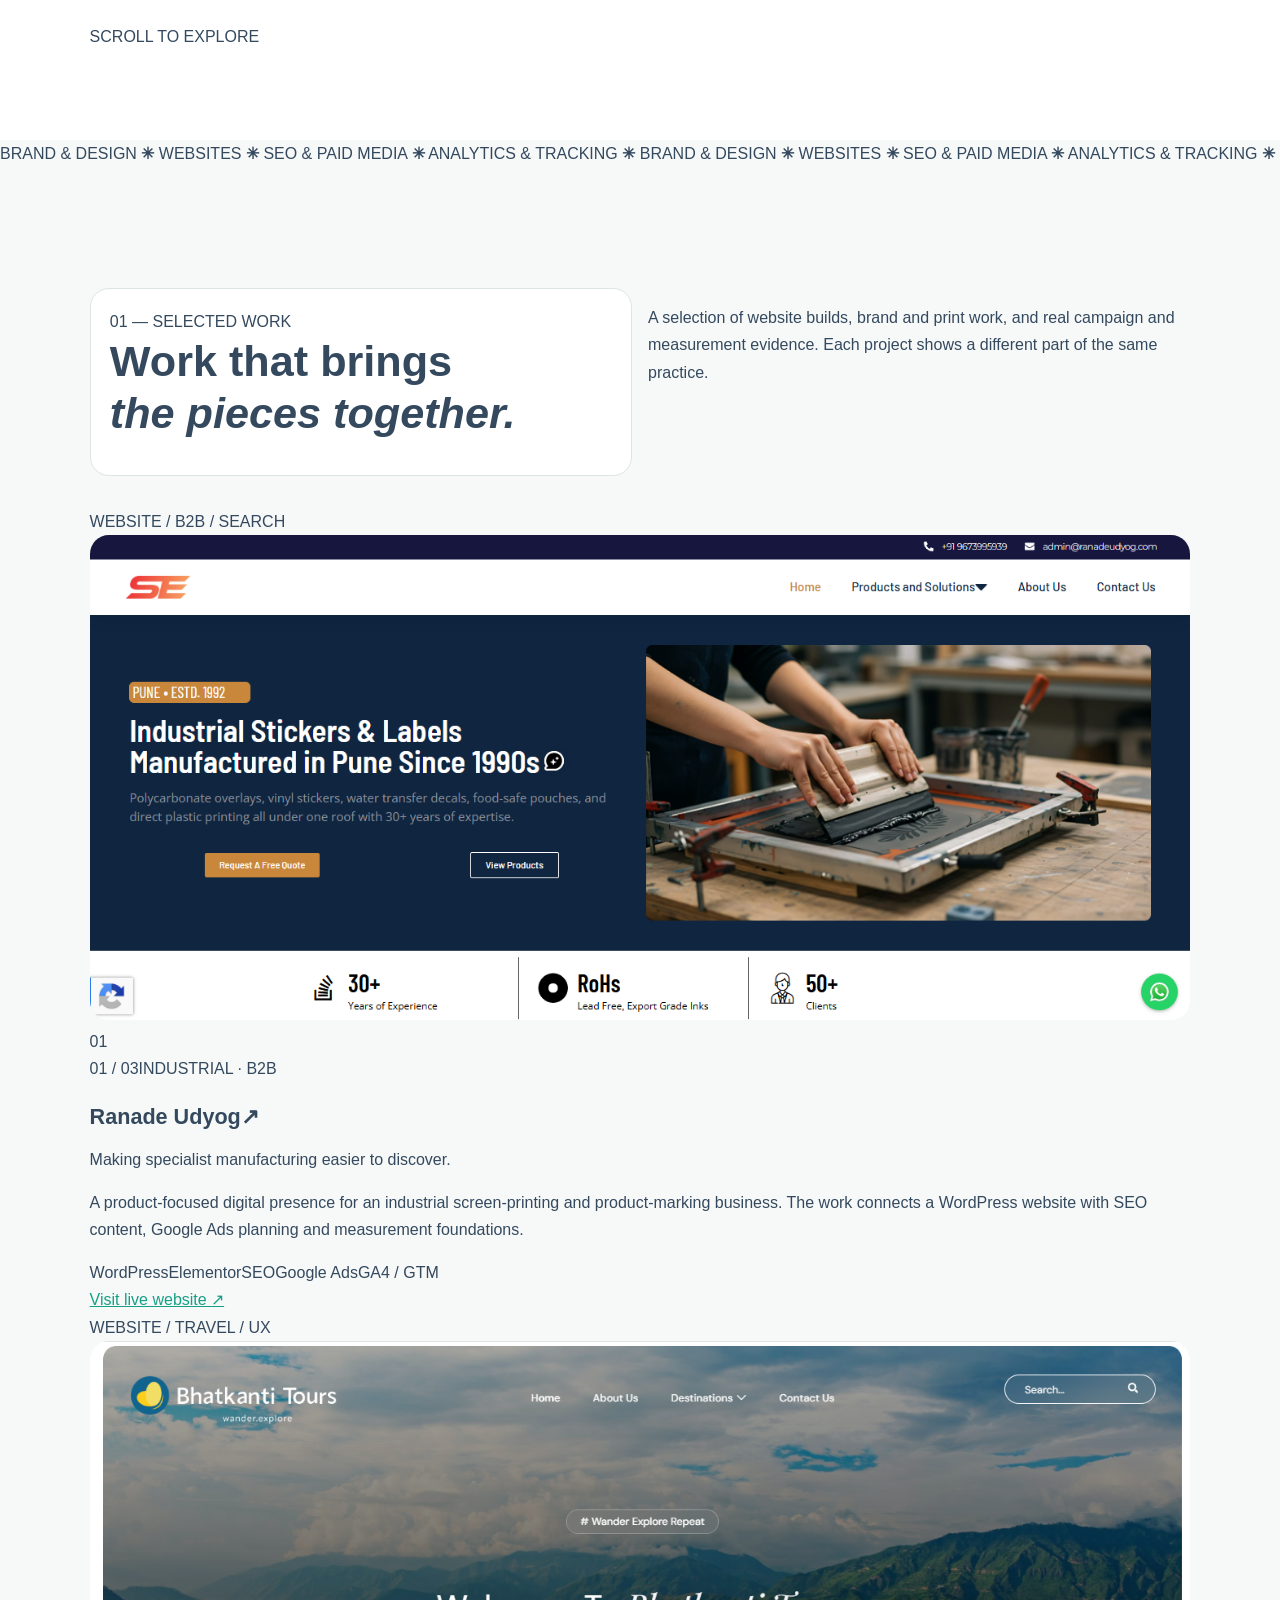
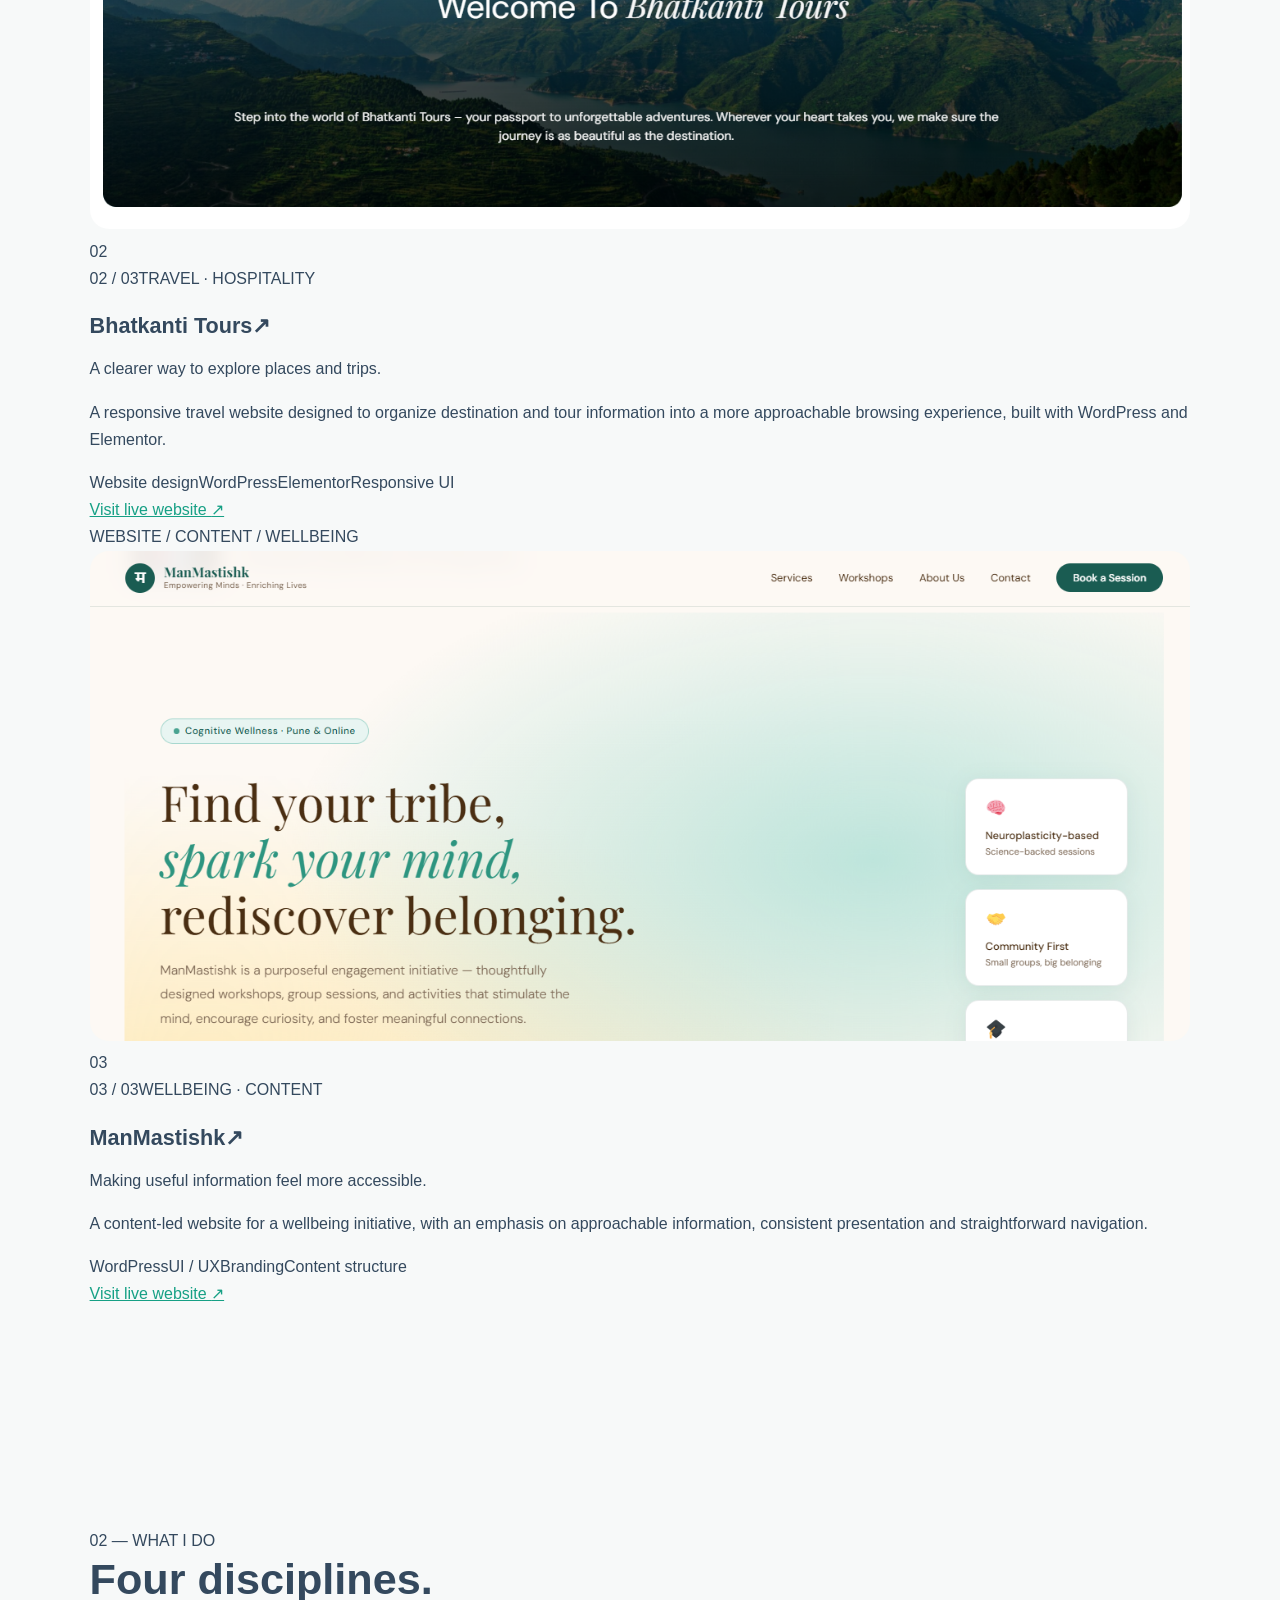
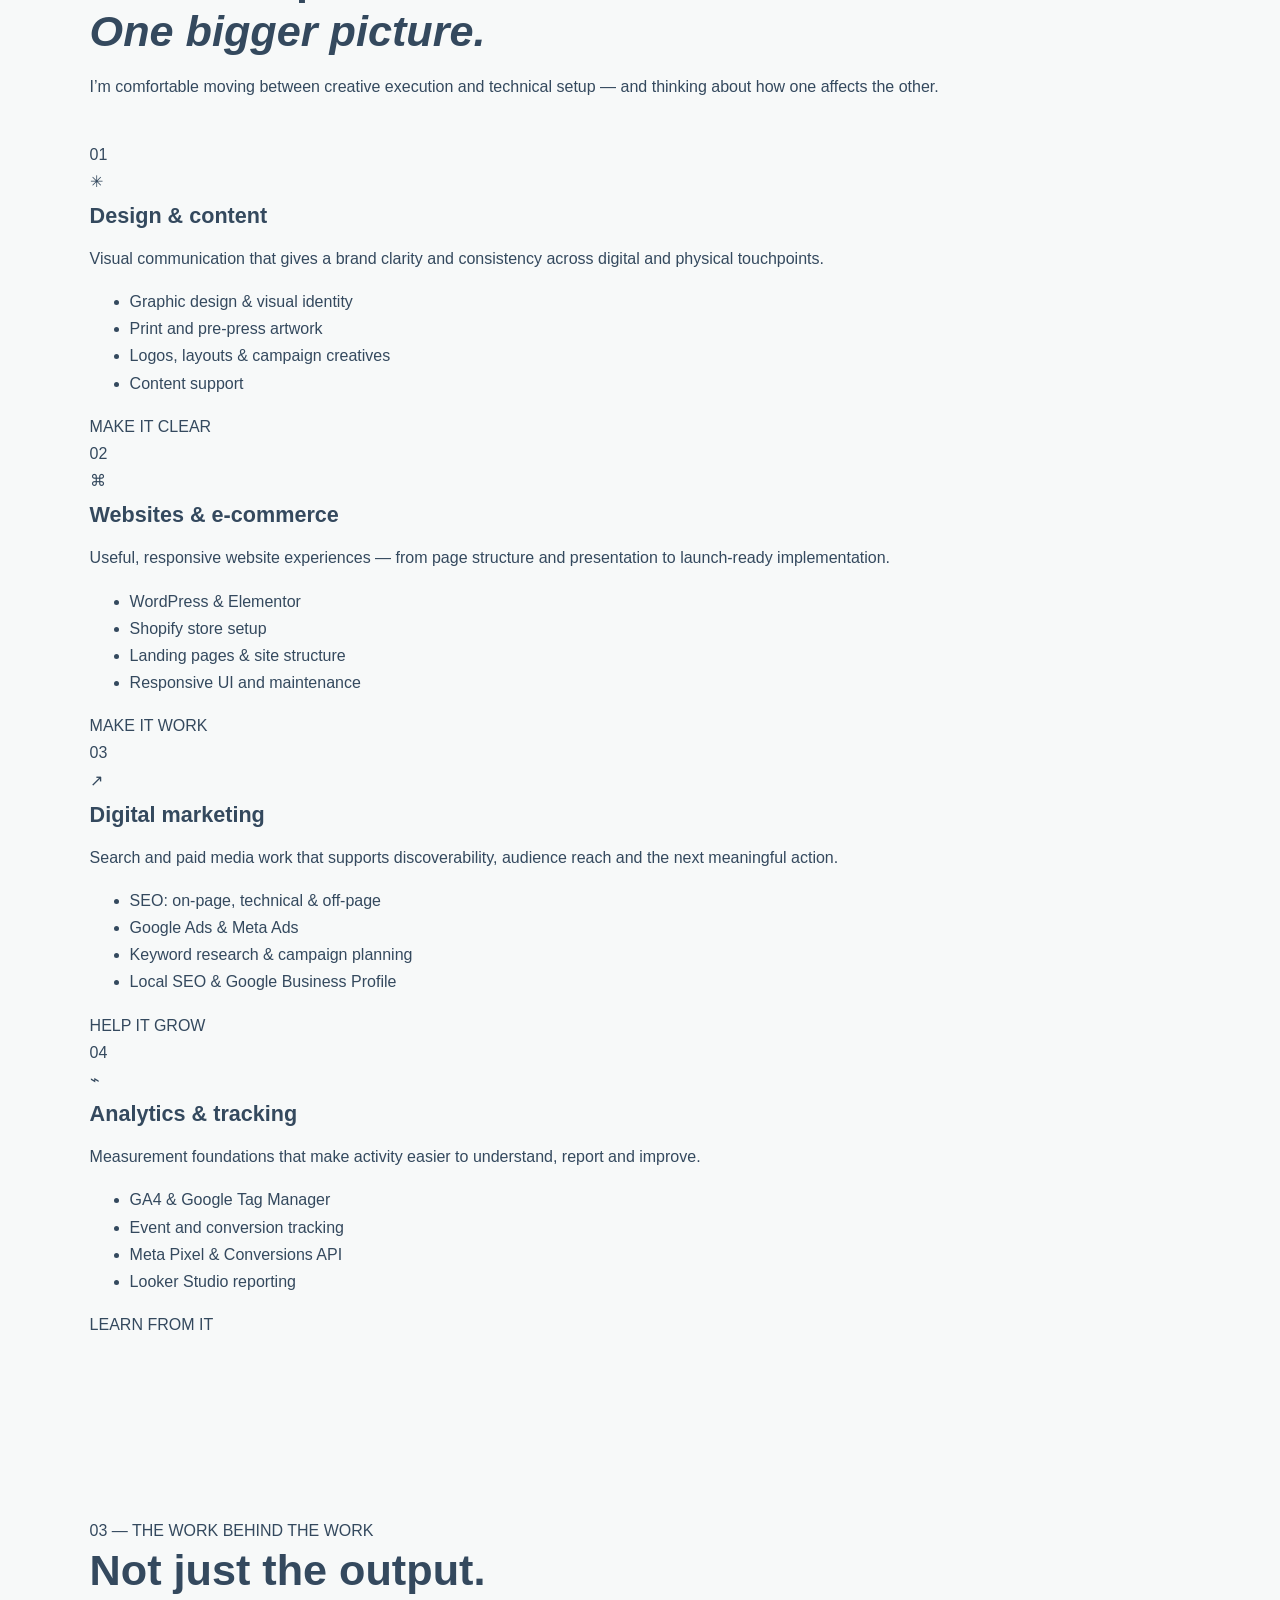
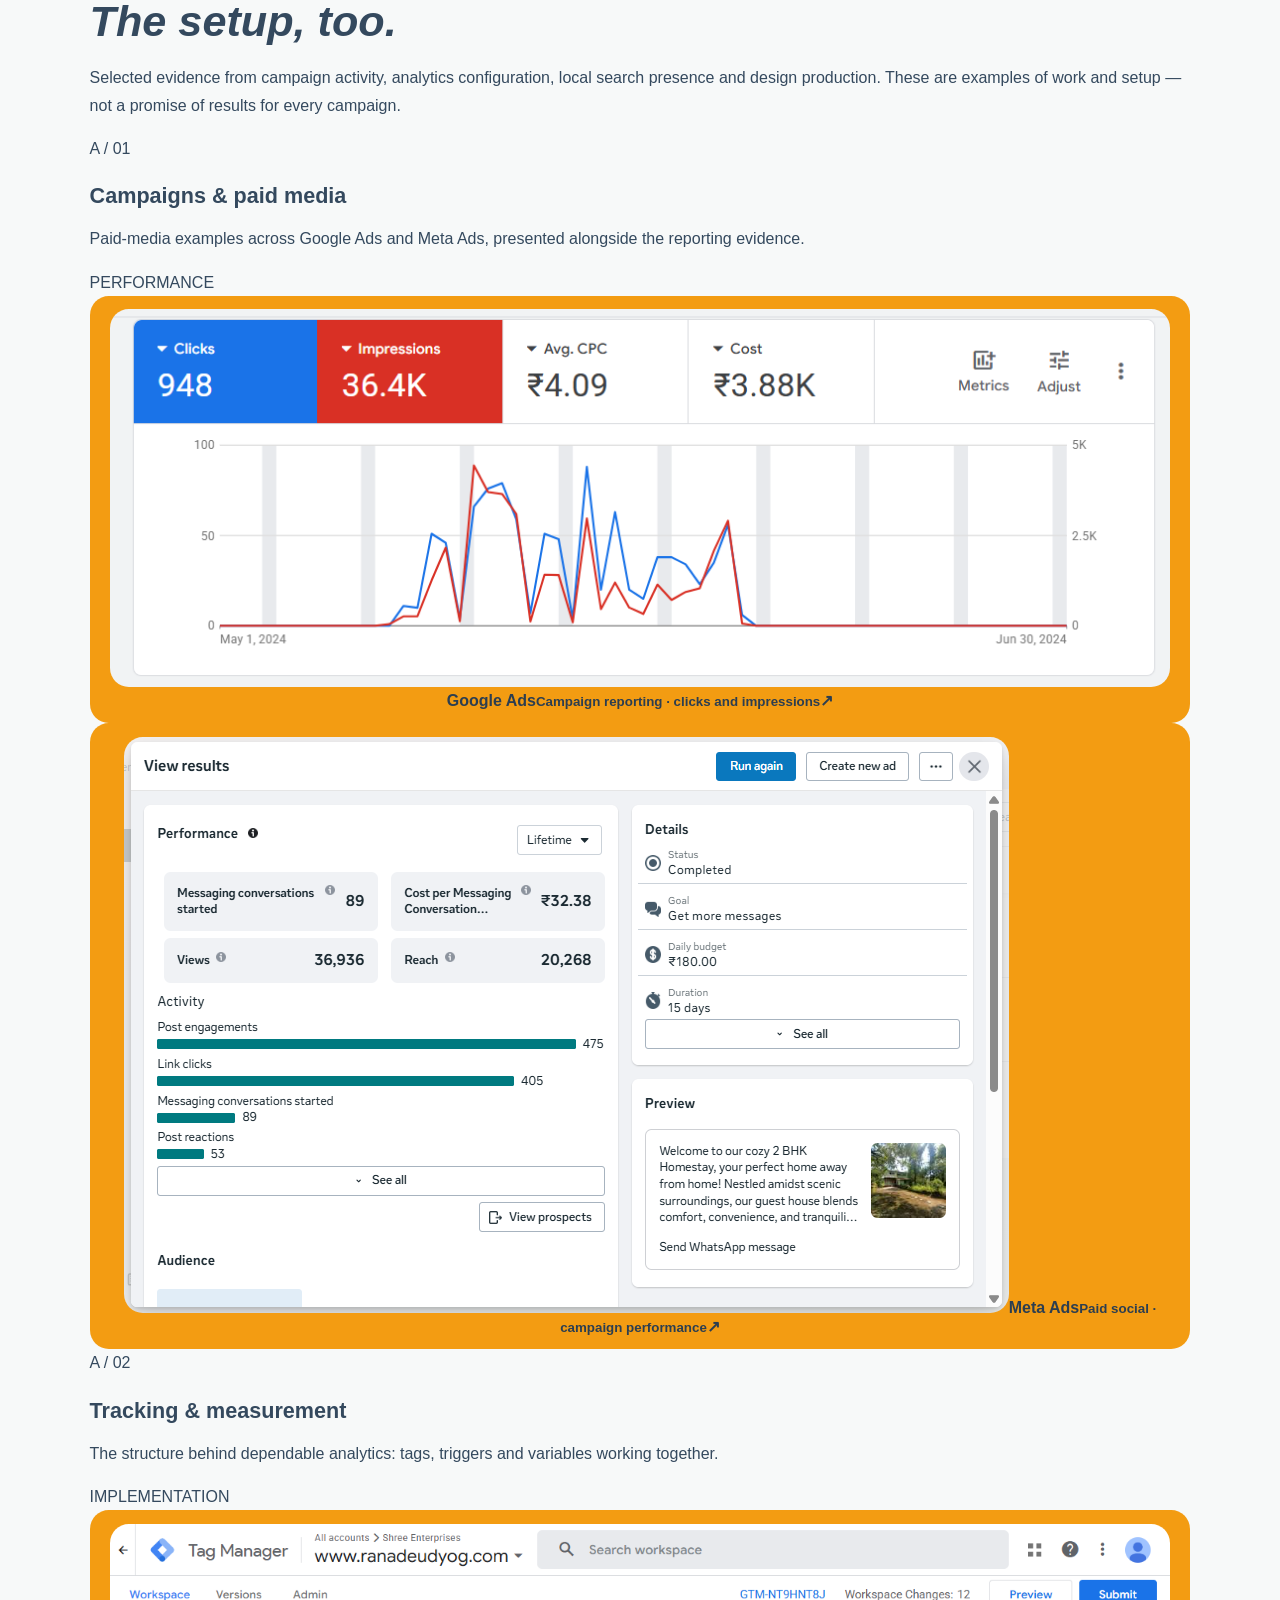
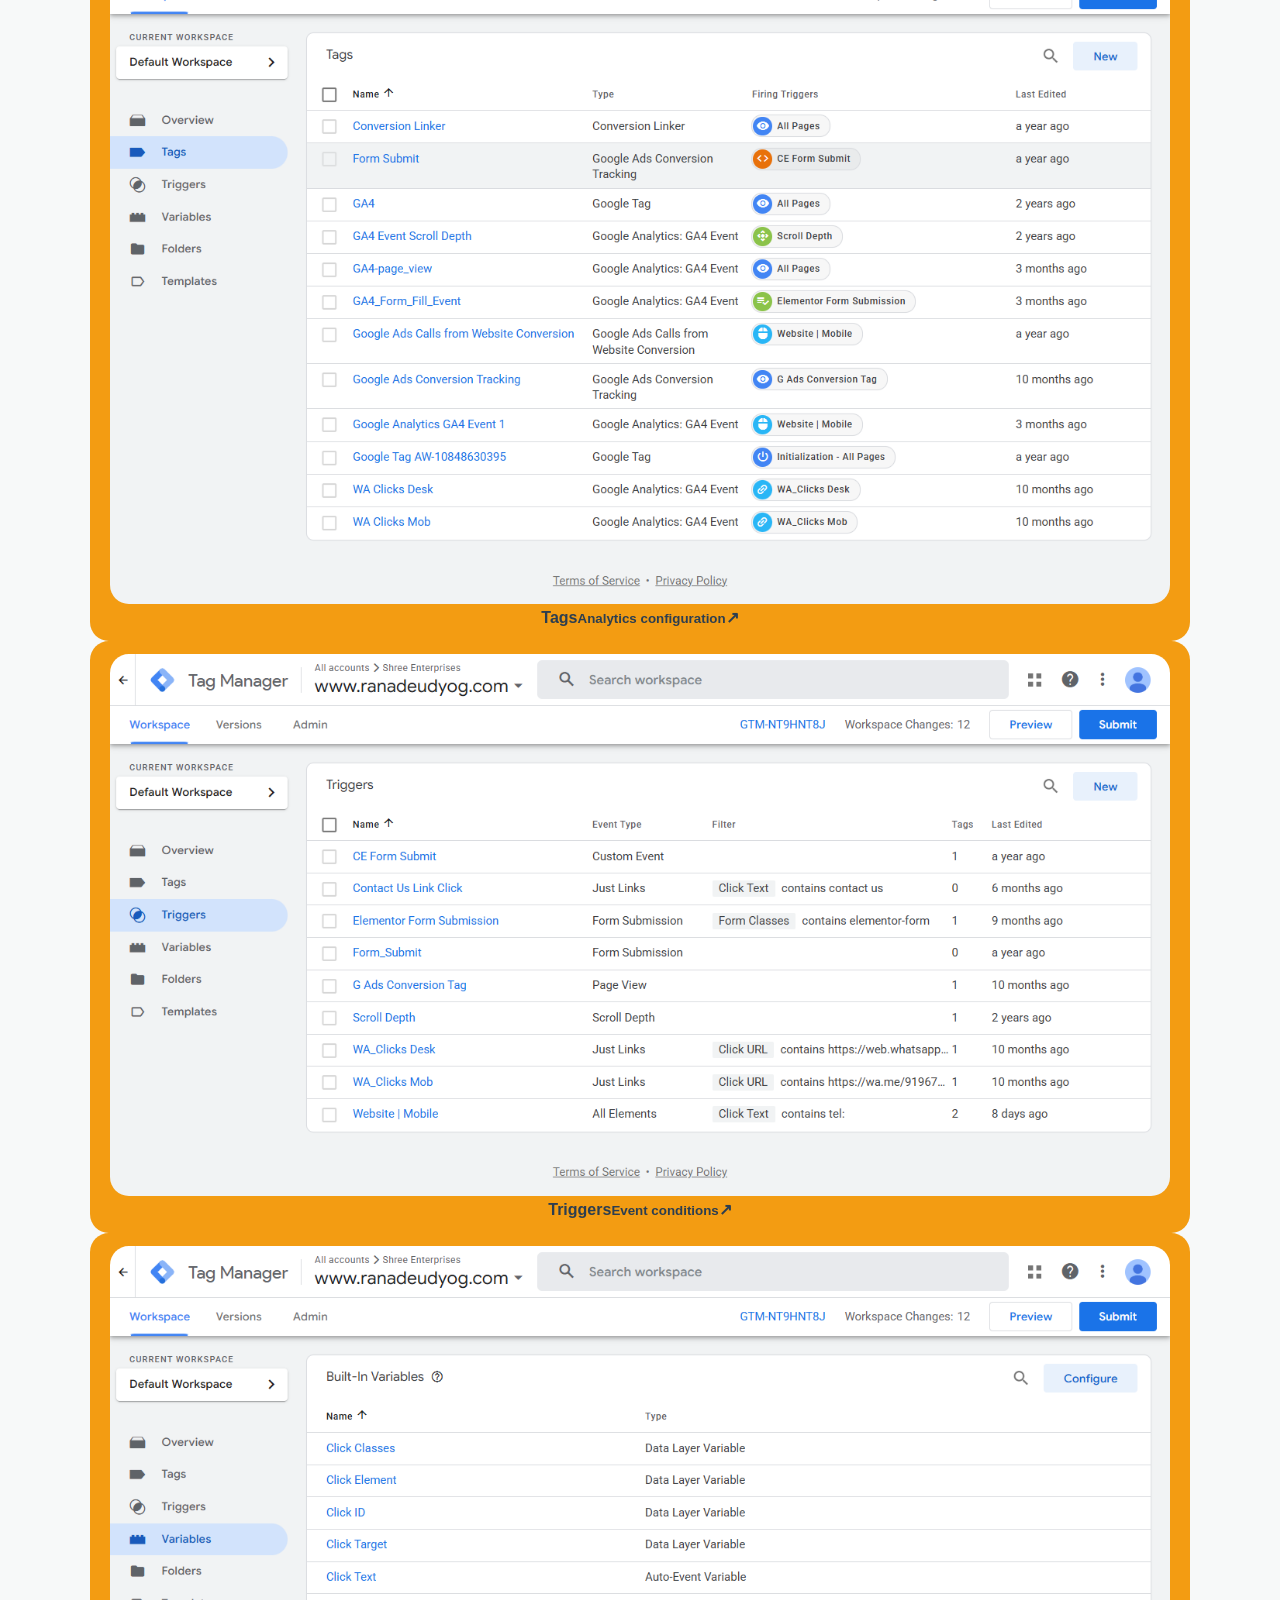
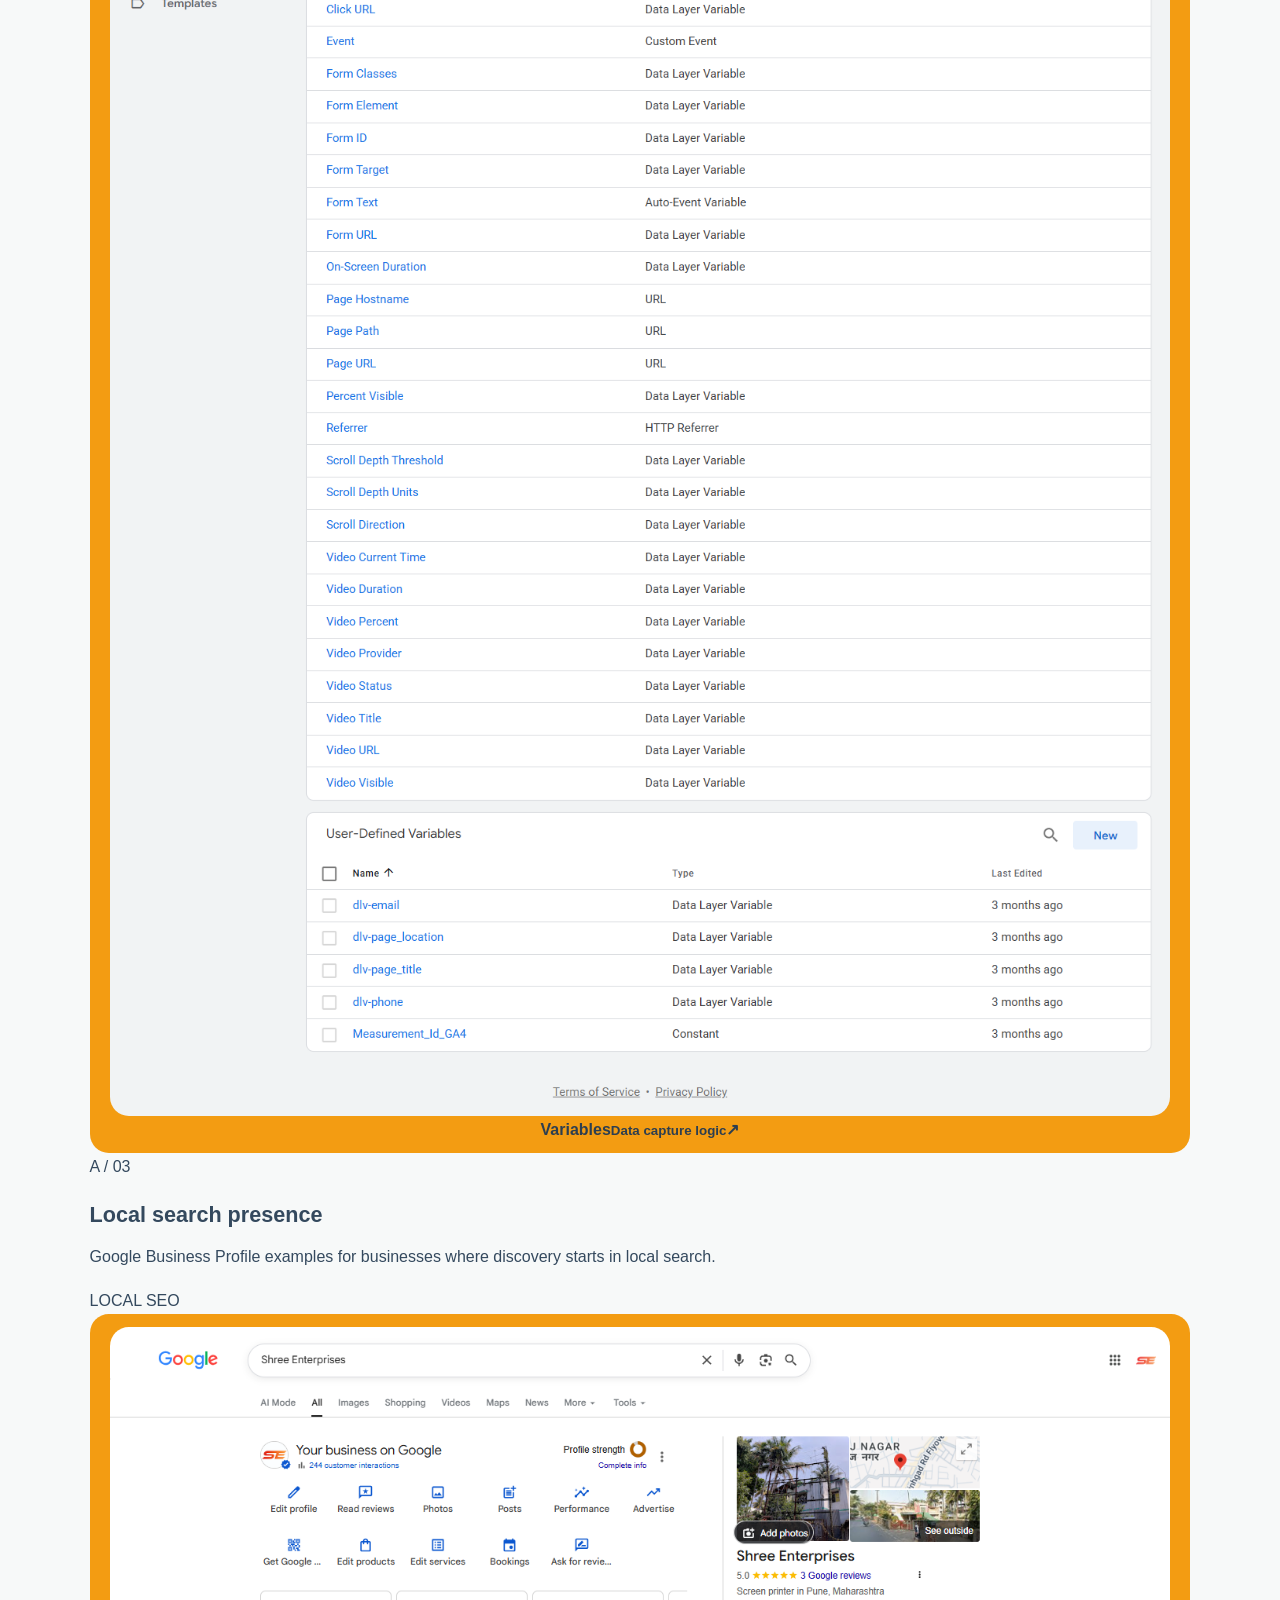
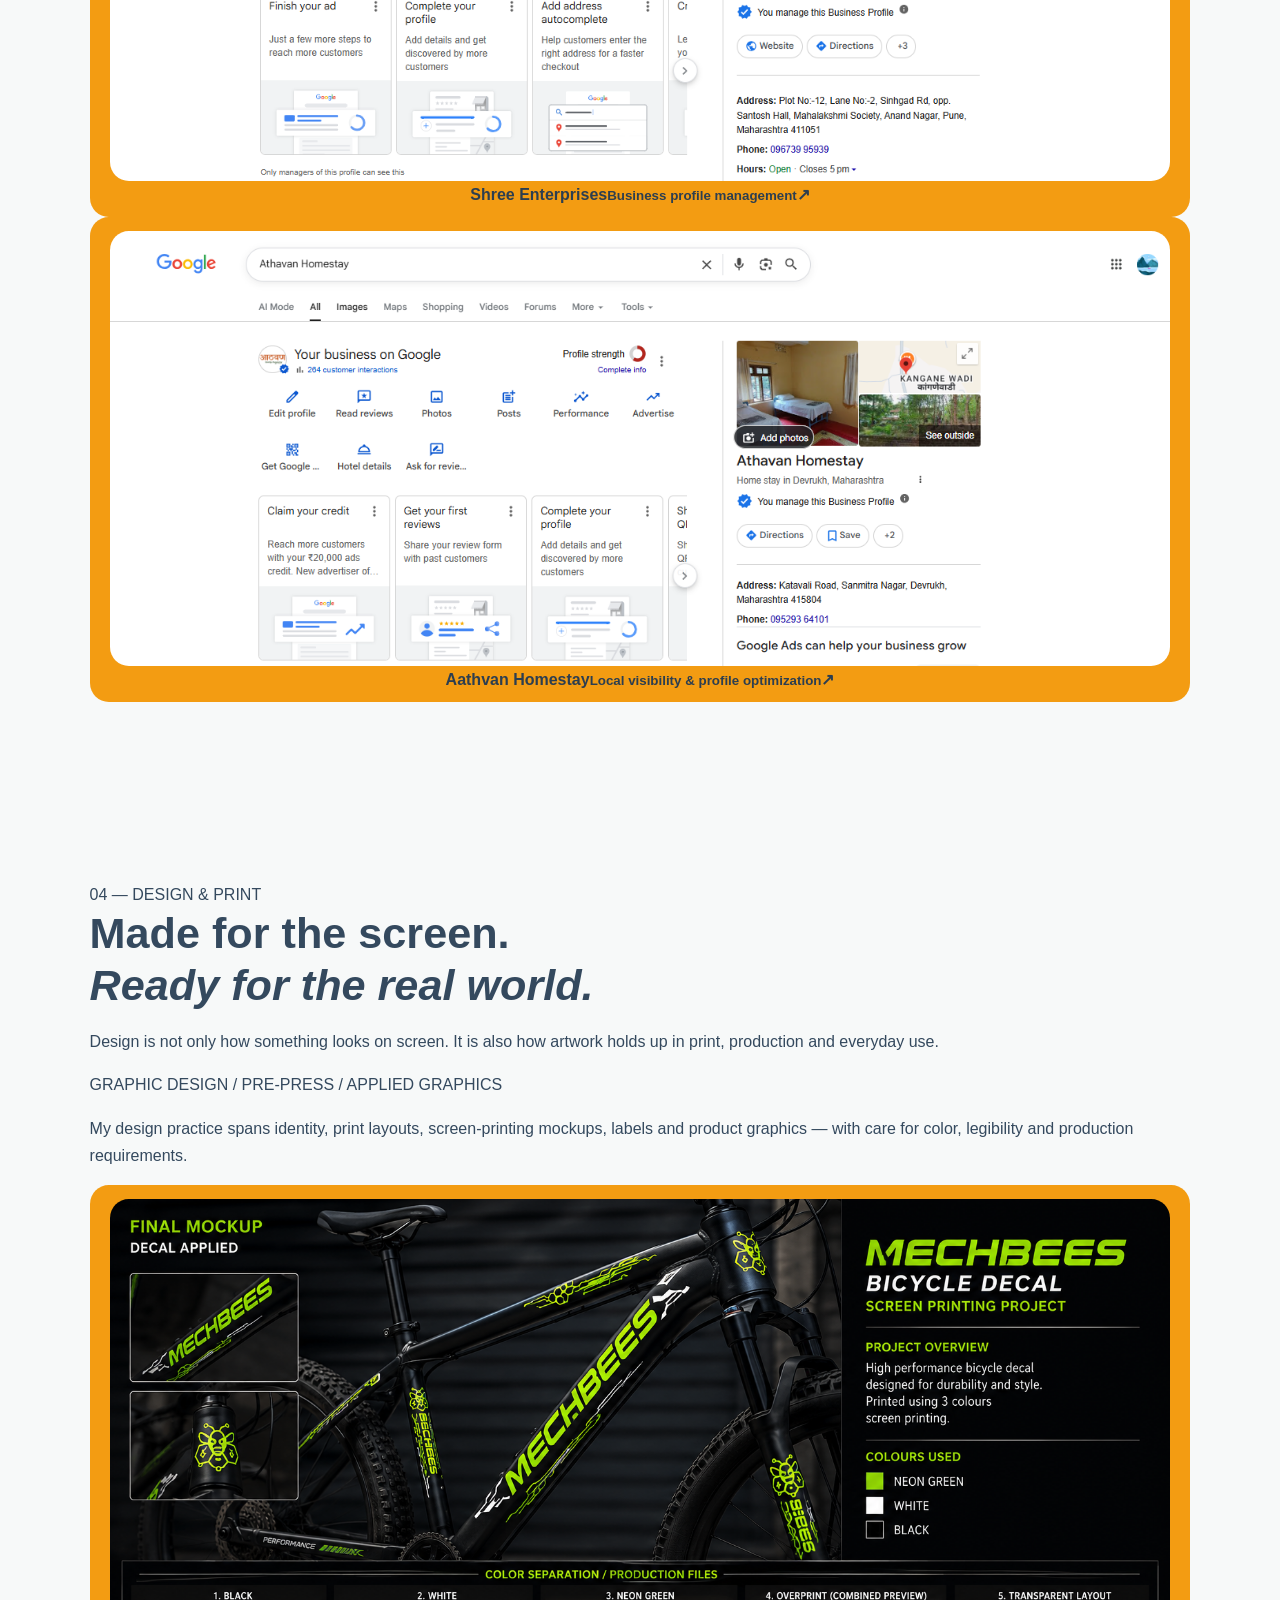
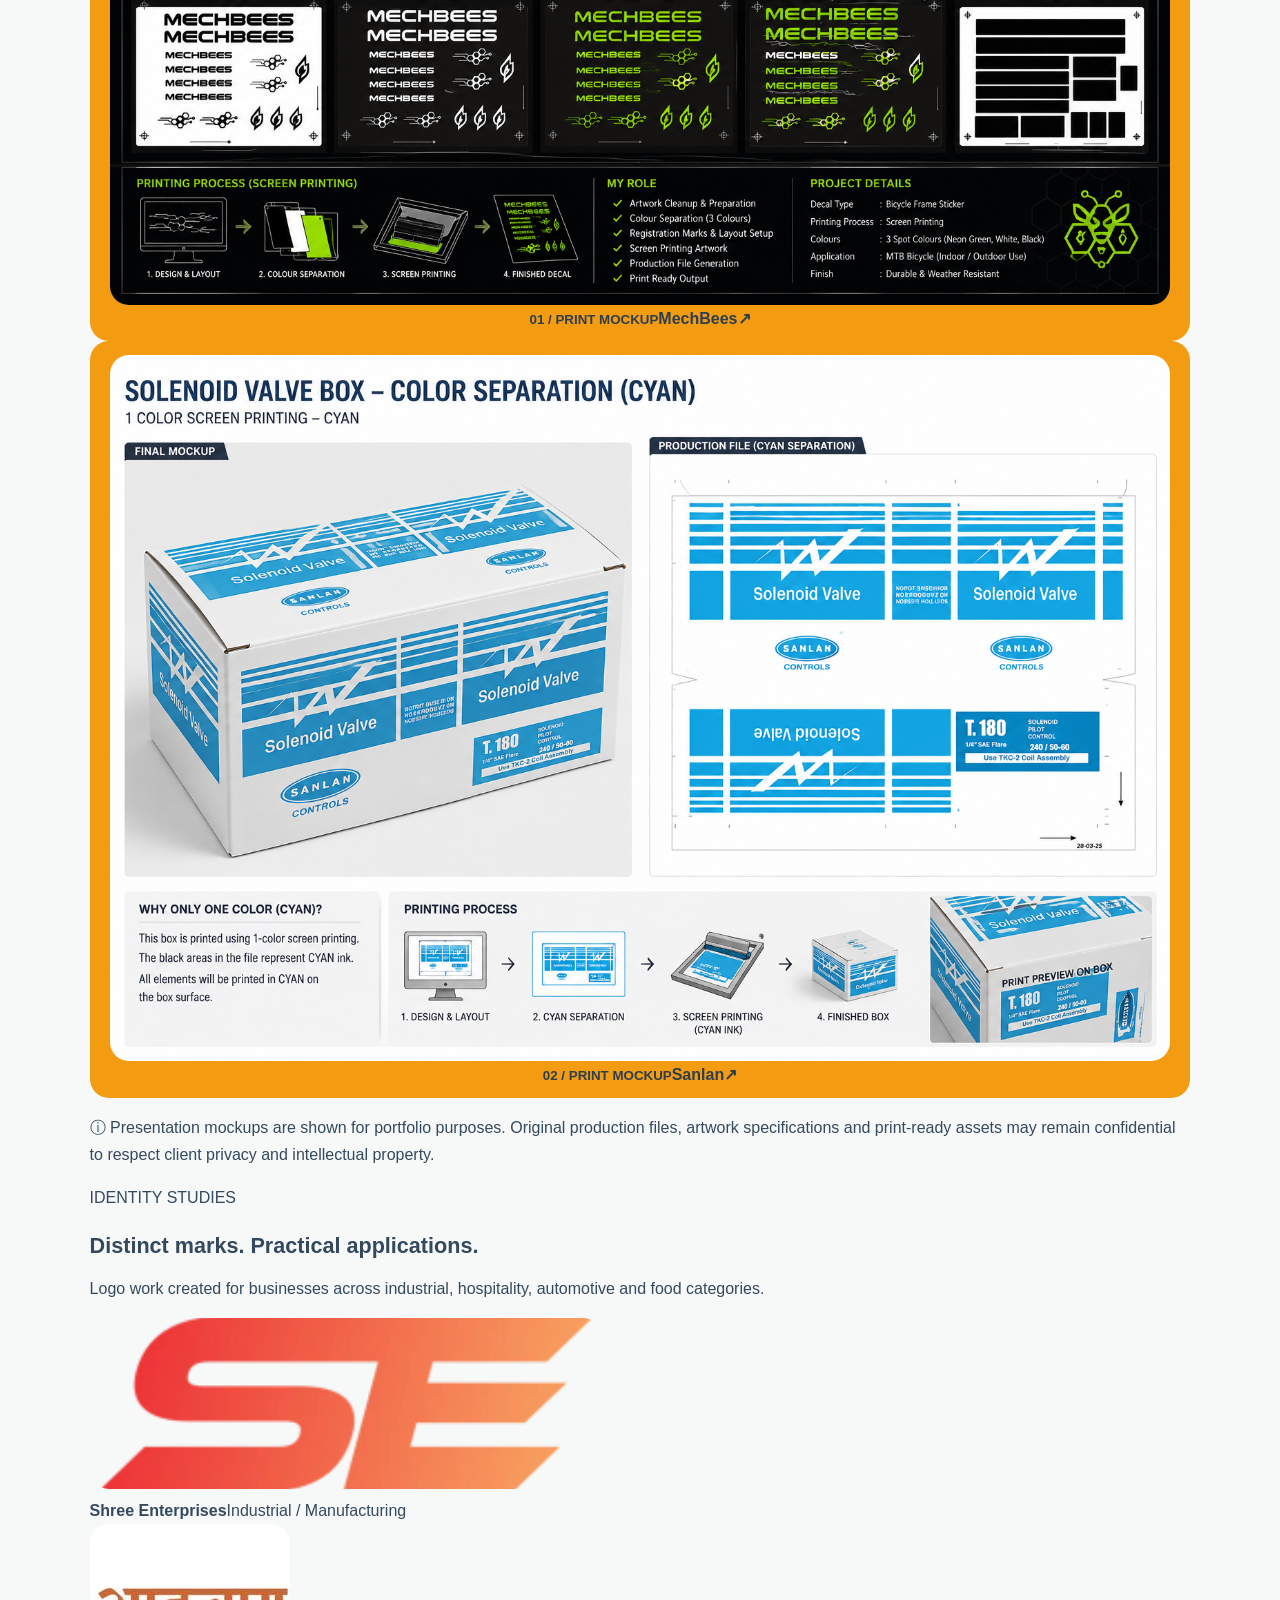
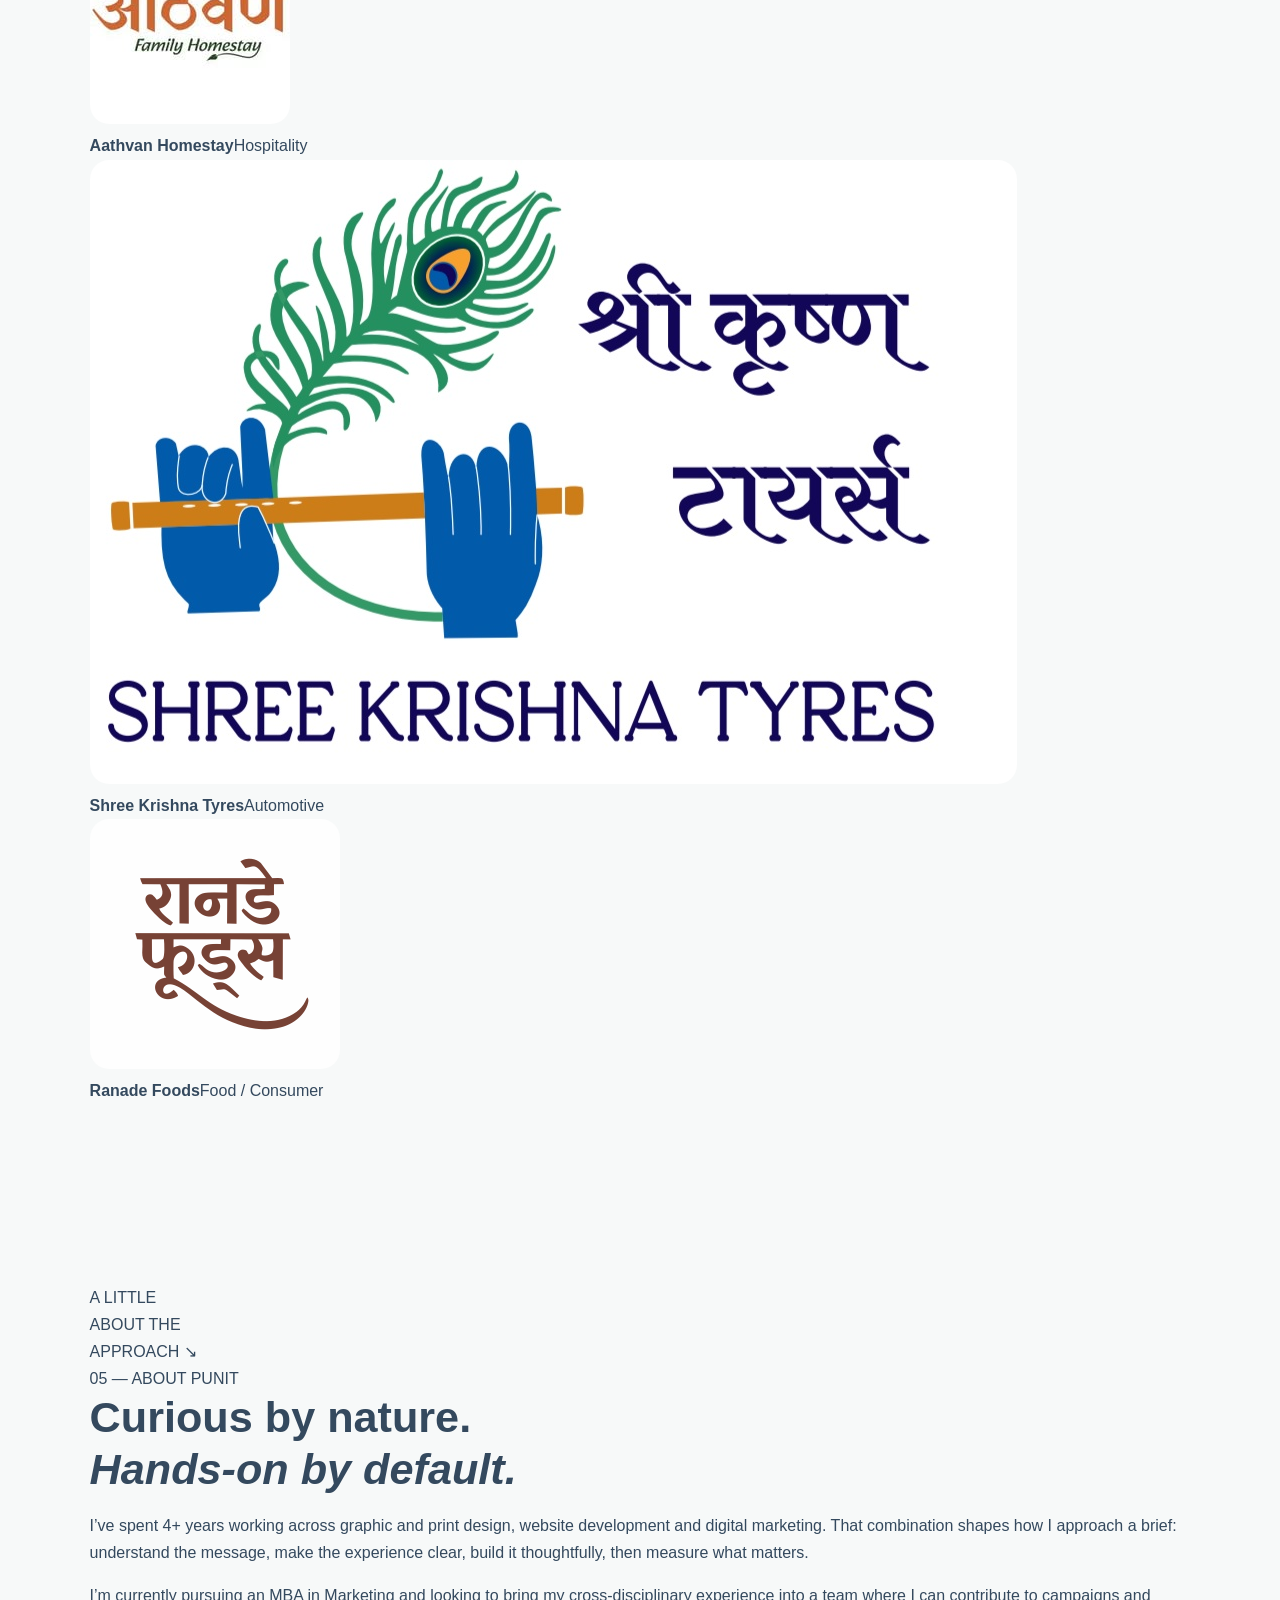
==== commit 2240974b: "Redesign portfolio with premium editorial creative direction" ====
--- a/index.html
+++ b/index.html
@@ -1,145 +1,133 @@
-<!DOCTYPE html>
+<!doctype html>
 <html lang="en">
 <head>
-<meta charset="UTF-8">
-    <meta name="viewport" content="width=device-width, initial-scale=1.0">
-    <title>Punit Ranade | Digital Marketing, Creative & Analytics</title>
-    <meta name="description" content="Punit Ranade’s portfolio: digital marketing, SEO, Google Ads, Meta Ads, GA4, GTM, website development, graphic design and campaign measurement." />
-    <link rel="icon" type="image/png" href="assets/logo.png">
-    <link rel="preconnect" href="https://fonts.googleapis.com">
-    <link rel="preconnect" href="https://fonts.gstatic.com" crossorigin>
-    <link href="https://fonts.googleapis.com/css2?family=Quicksand:wght@400;500;600;700&display=swap" rel="stylesheet">
-    <link rel="stylesheet" href="portfolio-theme.css">
+<meta charset="utf-8">
+<meta name="viewport" content="width=device-width, initial-scale=1">
+<title>Punit Ranade — Design, Digital &amp; Growth</title>
+<meta name="description" content="Punit Ranade's portfolio across graphic and print design, WordPress and Shopify websites, SEO, paid media, analytics and conversion tracking.">
+<meta name="theme-color" content="#f5f3ed">
+<link rel="icon" type="image/png" href="assets/logo.png">
+<link rel="preconnect" href="https://fonts.googleapis.com">
+<link rel="preconnect" href="https://fonts.gstatic.com" crossorigin>
+<link href="https://fonts.googleapis.com/css2?family=DM+Sans:wght@400;500;600;700&family=Space+Grotesk:wght@400;500;600;700&display=swap" rel="stylesheet">
+<link rel="stylesheet" href="portfolio-theme.css">
 </head>
 <body>
-<header>
-        <a href="#top" aria-label="Punit Ranade — home">
-            <img src="assets/logo.png" alt="">
-            <span>Punit Ranade</span>
-        </a>
-        <nav aria-label="Main navigation"><ul><li><a href="#about">About</a></li><li><a href="#work">Work</a></li><li><a href="#proof">Credentials</a></li><li><a href="#contact">Contact <span aria-hidden="true">↗</span></a></li></ul></nav>
-        <div><a href="https://www.linkedin.com/in/punit-ranade-09" target="_blank" rel="noopener noreferrer">LinkedIn <span aria-hidden="true">↗</span></a><a href="https://www.instagram.com/punitranade" target="_blank" rel="noopener noreferrer">Instagram <span aria-hidden="true">↗</span></a></div>
-    </header>
-
-    <section>
-        <div>
-            <span><span></span> DIGITAL MARKETING · CREATIVE · ANALYTICS</span>
-            <p>PUNIT RANADE · DIGITAL MARKETING & CREATIVE</p>
-            <h1>Creative that connects.<br><span>Marketing that performs.</span></h1>
-            <p>I bring together digital marketing, creative execution and measurement. From SEO and paid campaigns to landing-page experiences, analytics and conversion tracking, I focus on the connected work that helps agencies build, launch and learn from digital campaigns.</p>
-            <div><a href="#work">Explore My Work <span aria-hidden="true">↗</span></a><a href="#contact">Work With Me</a></div>
-            <div aria-label="Core service areas">
-                <a href="#work"><span>01</span> Creative &amp; Content</a>
-                <a href="#work"><span>02</span> Websites &amp; Landing Pages</a>
-                <a href="#work"><span>03</span> Performance &amp; Analytics</a>
-            </div>
-            <p><strong>4+ years</strong> across design, websites and digital marketing <span aria-hidden="true">↗</span></p>
-        </div>
-        <div>
-            <div><img src="assets/profile-image.png" alt="Punit Ranade"></div>
-            <div><span>DESIGN · WEB · MARKETING</span><span>CREATIVE × PERFORMANCE</span></div>
-            <div aria-hidden="true"></div>
-            <div aria-hidden="true"></div>
-        </div>
-    </section>
-
-    <section id="about">
-        <span>About</span>
-        <h2>Creative thinking. Performance mindset.</h2>
-        <p>I’m a multidisciplinary marketer who can move between campaign execution, creative assets, websites and measurement.</p>
-        <p>Across 4+ years, I’ve worked on digital marketing, website development, graphic design and print production. That mix helps me understand how creative, landing pages, search visibility, paid media and tracking fit together — and how agency teams can coordinate those pieces.</p>
-        <p>I’m especially interested in agency roles where I can contribute across <strong>SEO, paid media, content and creative coordination, website execution, and analytics</strong> while continuing to deepen my campaign strategy and optimization skills.</p>
-        <div>
-            <div><span>01</span><h3>Design</h3><p>Graphic Design · Pre-Press · Print · Branding</p></div>
-            <div><span>02</span><h3>Build</h3><p>WordPress · Shopify · Websites · Digital Experiences</p></div>
-            <div><span>03</span><h3>Grow</h3><p>SEO · Google Ads · Meta Ads · Content</p></div>
-            <div><span>04</span><h3>Measure</h3><p>GA4 · GTM · Pixels · CAPI · Reporting</p></div>
-        </div>
-        <p>My strength is working across disciplines while understanding how each one supports the next — from the first visual impression to the website experience and the data used to evaluate it.</p>
-    </section>
-
-    <section id="work">
-        <span>Work</span>
-        <h2>Selected Work &amp; Proof.</h2>
-
-        <div><div><img src="assets/ranadeudyog.png" alt="Ranade Udyog website preview"></div><div><h3>Ranade Udyog</h3><span>B2B Manufacturing · Website &amp; Growth</span><p>A digital presence for an industrial screen-printing and product-marking business. The work brings together a WordPress website, product-focused SEO, Google Ads planning, and measurement foundations to help industrial buyers discover relevant solutions.</p><div><span>WordPress</span><span>Elementor</span><span>SEO</span><span>Google Ads</span><span>GA4</span><span>GTM</span></div><a href="https://ranadeudyog.com" target="_blank" rel="noopener noreferrer">Visit Website →</a></div></div>
-
-        <div><div><img src="assets/bhatkanti.png" alt="Bhatkanti Tours website preview"></div><div><h3>Bhatkanti Tours</h3><span>Travel · Website Experience</span><p>Designed and built a responsive travel website that organizes tour information and helps visitors browse destinations and trips through a clearer web experience.</p><div><span><b>MY ROLE</b> Website design &amp; build</span><span><b>PLATFORM</b> WordPress · Elementor</span></div><div><span>WordPress</span><span>Elementor</span><span>Responsive Design</span><span>UI Design</span></div><a href="https://bhatkantitours.com" target="_blank" rel="noopener noreferrer">Visit Website →</a></div></div>
-
-        <div><div><img src="assets/manmastishk.png" alt="ManMastishk website preview"></div><div><h3>ManMastishk</h3><span>Wellbeing · Content-Led Website</span><p>Designed and built a content-led website for a wellbeing initiative, with an emphasis on approachable information, consistent presentation, and straightforward navigation.</p><div><span><b>MY ROLE</b> Website design &amp; build · Content structure</span><span><b>PLATFORM</b> WordPress</span></div><div><span>WordPress</span><span>UI/UX</span><span>Branding</span><span>Content Architecture</span></div><a href="https://manmastishk.org" target="_blank" rel="noopener noreferrer">Visit Website →</a></div></div>
-
-        <div>
-            <span>PILLAR 03 · PERFORMANCE &amp; MEASUREMENT</span>
-            <h2>Campaigns, tracking &amp; measurable outcomes.</h2>
-            <p>A campaign portfolio should show both the activity and the measurement behind it. These examples bring together paid-media reporting, tag configuration, event tracking and local search presence.</p>
-        </div>
-        <div>
-            <div><span>01</span><div><h3>Campaign Performance</h3><p>Campaign reporting from paid media activity.</p></div></div>
-            <div>
-                <div><div><img src="assets/gads.png" alt="Google Ads campaign results"></div><div><h3>Google Ads</h3><p>Campaign reporting evidence · Clicks and impressions</p></div></div>
-                <div><div><img src="assets/meta1.png" alt="Meta Ads campaign results"></div><div><h3>Meta Ads</h3><p>Campaign reporting evidence · Conversations and engagement</p></div></div>
-            </div>
-        </div>
-        <div>
-            <div><span>02</span><div><h3>Tracking Infrastructure</h3><p>The tagging and event setup that supports analytics reporting and conversion measurement.</p></div></div>
-            <div>
-                <div><div><img src="assets/gtm-tags.png" alt="Google Tag Manager tags"></div><div><h3>GTM Tags</h3><p>Analytics Configuration</p></div></div>
-                <div><div><img src="assets/gtm_triggers.png" alt="Google Tag Manager triggers"></div><div><h3>GTM Triggers</h3><p>Event Tracking Setup</p></div></div>
-                <div><div><img src="assets/gtm_variables.png" alt="Google Tag Manager variables"></div><div><h3>GTM Variables</h3><p>Custom Analytics Variables</p></div></div>
-            </div>
-        </div>
-
-        <h2>Visibility beyond the website.</h2>
-        <p>A business can be discovered before someone reaches its website. Local search presence and accurate business information are important parts of that journey.</p>
-        <div>
-            <div><div><img src="assets/gbp1.png" alt="Shree Enterprises Google Business Profile"></div><div><h3>Shree Enterprises</h3><p>Google Business Profile Management</p></div></div>
-            <div><div><img src="assets/gbp2.png" alt="Aathvan Homestay Google Business Profile"></div><div><h3>Aathvan Homestay</h3><p>Local SEO &amp; Business Profile Optimization</p></div></div>
-        </div>
-
-        <div>
-            <span>PILLAR 02 · BRAND &amp; DESIGN</span>
-            <h2>From concept to production.</h2>
-            <p>Graphic and print design are core parts of my practice. I work across visual identity, layout, applied graphics, and pre-press preparation — with attention to how artwork translates from screen to physical production.</p>
-            <div>
-                <div><span>01</span><h3>Graphic Design</h3><p>Brand identity · Logos · Layouts</p></div>
-                <div><span>02</span><h3>Pre-Press &amp; Print</h3><p>Production artwork · Color separation · Screen printing</p></div>
-                <div><span>03</span><h3>Applied Graphics</h3><p>Labels · Stickers · Product graphics</p></div>
-            </div>
-        </div>
-        <div><strong>Portfolio Note:</strong> The designs below are displayed using presentation mockups for portfolio purposes. Original production files, artwork specifications and print-ready assets remain confidential and are not shared publicly to respect client privacy and intellectual property.</div>
-        <div>
-            <div><div><span>01</span><h3>MechBees</h3><p>Print Design / Screen Printing Mockup</p></div><img src="assets/MechBees_Mockup.png" alt="MechBees print design mockup"></div>
-            <div><div><span>02</span><h3>Sanlan</h3><p>Print Design / Screen Printing Mockup</p></div><img src="assets/Sanlan_Mockup.png" alt="Sanlan print design mockup"></div>
-        </div>
-
-        <div>
-            <span>BRAND IDENTITIES</span>
-            <h2>Brand identities built for real-world use.</h2>
-            <p>A visual identity needs to remain clear and usable across different contexts, from digital placements to printed materials and signage. This selection features identity work for businesses across different sectors.</p>
-        </div>
-        <div>
-            <div><img src="assets/SE_Logo.webp" alt="Shree Enterprises logo"><div><h3>Shree Enterprises</h3><p>Industrial Screen Printing Business</p></div></div>
-            <div><img src="assets/logo2.png" alt="Aathvan Homestay logo"><div><h3>Aathvan Homestay</h3><p>Homestay &amp; Hospitality Brand</p></div></div>
-            <div><img src="assets/logo3.jpeg" alt="Shree Krishna Tyres logo"><div><h3>Shree Krishna Tyres</h3><p>Automotive &amp; Tyre Services</p></div></div>
-            <div><img src="assets/Ranade%20Foods%20Logo.png" alt="Ranade Foods logo"><div><h3>Ranade Foods</h3><p>Food brand identity.</p></div></div>
-        </div>
-    </section>
-
-    <section id="proof">
-        <span>Learning &amp; Development</span><h2>Skills built through practice and learning.</h2><p>Selected certifications supporting my work across graphic design, print production, digital marketing, and e-commerce.</p>
-        <div>
-            <div><img src="assets/corel.png" alt="CorelDRAW certification"><div><h3>CorelDRAW Certification</h3><p>Learned graphic design fundamentals, vector illustration, layout principles, color management and production-ready artwork creation for print media.</p></div></div>
-            <div><img src="assets/corel_masterclass.png" alt="CorelDRAW Masterclass certification"><div><h3>CorelDRAW Masterclass Certification</h3><p>Focused on professional workflows, advanced print production, design efficiency and industry-level execution beyond simply learning software tools.</p></div></div>
-            <div><img src="assets/dg.jpeg" alt="Digital Marketing Bootcamp certificate"><div><h3>Digital Marketing Bootcamp</h3><p>Learned SEO, Google Ads, Meta Ads, tracking implementation, analytics, conversion optimization and agency-style campaign execution.</p></div></div>
-            <div><img src="assets/shopify_certificate.png" alt="Shopify Cohort certificate"><div><h3>Shopify Cohort</h3><p>Learned Shopify store development, theme customization, product setup and e-commerce website deployment.</p></div></div>
-            <div><img src="assets/1786680890353-certificate.png" alt="Google Ads certificate"><div><h3>Google Ads Certificate</h3><p>Google Ads certification.</p></div></div>
-        </div>
-    </section>
-
-    <section id="contact">
-        <span>Contact</span><h2>Let’s make the next campaign count.</h2><p>I’m looking for an opportunity to contribute to a digital marketing agency, learn from experienced teams, and help deliver thoughtful creative, well-managed campaigns and reliable measurement.</p>
-        <form><input type="text" placeholder="Your Name"><input type="email" placeholder="Your Email"><input type="tel" placeholder="Your Contact Number"><textarea placeholder="Tell me about your project"></textarea><button type="submit">Discuss a Project</button></form>
-        <div><a href="mailto:ranadepunit@gmail.com">Email Me</a><a href="https://wa.me/918605760772">WhatsApp</a></div>
-    </section>
+<a class="skip-link" href="#main">Skip to content</a>
+<header class="site-header">
+  <a class="brand" href="#top" aria-label="Punit Ranade home"><span class="brand-mark">PR<span>↗</span></span><span class="brand-name">Punit Ranade<small>Independent creative + digital</small></span></a>
+  <button class="menu-toggle" aria-expanded="false" aria-controls="main-nav">Menu <span>＋</span></button>
+  <nav id="main-nav" aria-label="Main navigation"><a href="#work">Selected work</a><a href="#capabilities">What I do</a><a href="#proof">Proof &amp; credentials</a><a href="#about">About</a><a class="nav-contact" href="#contact">Let’s talk <span>↗</span></a></nav>
+</header>
+<main id="main">
+<section class="hero" id="top">
+  <div class="hero-copy">
+    <div class="eyebrow"><span class="status-dot"></span> DESIGN · WEBSITES · DIGITAL MARKETING <span class="eyebrow-line"></span> PUNE, INDIA</div>
+    <h1>Different skills.<br>One <em>connected</em><br>point of view<span class="orange-dot">.</span></h1>
+    <p class="hero-intro">I make brands look considered, websites work harder, and marketing easier to measure.</p>
+    <p class="hero-body">I’m Punit — a multidisciplinary creative and digital marketer working across visual design, web experiences, campaigns and analytics. I bring the details together, from the first impression to the numbers behind it.</p>
+    <div class="hero-actions"><a class="button button-dark" href="#work">Explore selected work <span>↘</span></a><a class="text-link" href="#contact">Have a role or project? <span>↗</span></a></div>
+    <div class="hero-foot"><span>4+ YEARS ACROSS CREATIVE &amp; DIGITAL</span><span>01 / 05 — PORTFOLIO</span></div>
+  </div>
+  <div class="hero-visual">
+    <div class="portrait-frame"><img src="assets/profile-image.png" alt="Portrait of Punit Ranade" fetchpriority="high"><span class="portrait-stamp">CREATIVE<br>MEETS<br>PERFORMANCE</span></div>
+    <div class="orbit-note note-top"><span class="note-symbol">✳</span> Ideas into execution</div>
+    <div class="orbit-note note-bottom"><span class="note-symbol">↗</span> Built to connect the dots</div>
+    <div class="hero-index">PR / 2026</div>
+  </div>
+  <div class="hero-scroll"><span></span> SCROLL TO EXPLORE</div>
+</section>
+<div class="ticker" aria-label="Areas of work"><div>BRAND &amp; DESIGN <b>✳</b> WEBSITES <b>✳</b> SEO &amp; PAID MEDIA <b>✳</b> ANALYTICS &amp; TRACKING <b>✳</b> BRAND &amp; DESIGN <b>✳</b> WEBSITES <b>✳</b> SEO &amp; PAID MEDIA <b>✳</b> ANALYTICS &amp; TRACKING <b>✳</b></div></div>
+<section class="section work-section" id="work">
+  <div class="section-heading"><div><span class="section-kicker">01 — SELECTED WORK</span><h2>Work that brings<br><em>the pieces together.</em></h2></div><p>A selection of website builds, brand and print work, and real campaign and measurement evidence. Each project shows a different part of the same practice.</p></div>
+  <article class="project project-featured">
+    <div class="project-media media-blue"><span class="media-label">WEBSITE / B2B / SEARCH</span><a href="https://ranadeudyog.com" target="_blank" rel="noopener noreferrer" aria-label="Visit Ranade Udyog website"><img src="assets/ranadeudyog.png" alt="Ranade Udyog website preview" loading="lazy"></a><span class="media-number">01</span></div>
+    <div class="project-info"><div class="project-meta"><span>01 / 03</span><span>INDUSTRIAL · B2B</span></div><h3>Ranade Udyog<span class="project-arrow">↗</span></h3><p class="project-lead">Making specialist manufacturing easier to discover.</p><p>A product-focused digital presence for an industrial screen-printing and product-marking business. The work connects a WordPress website with SEO content, Google Ads planning and measurement foundations.</p><div class="tags"><span>WordPress</span><span>Elementor</span><span>SEO</span><span>Google Ads</span><span>GA4 / GTM</span></div><a class="under-link" href="https://ranadeudyog.com" target="_blank" rel="noopener noreferrer">Visit live website <span>↗</span></a></div>
+  </article>
+  <article class="project project-reverse">
+    <div class="project-media media-orange"><span class="media-label">WEBSITE / TRAVEL / UX</span><a href="https://bhatkantitours.com" target="_blank" rel="noopener noreferrer" aria-label="Visit Bhatkanti Tours website"><img src="assets/bhatkanti.png" alt="Bhatkanti Tours website preview" loading="lazy"></a><span class="media-number">02</span></div>
+    <div class="project-info"><div class="project-meta"><span>02 / 03</span><span>TRAVEL · HOSPITALITY</span></div><h3>Bhatkanti Tours<span class="project-arrow">↗</span></h3><p class="project-lead">A clearer way to explore places and trips.</p><p>A responsive travel website designed to organize destination and tour information into a more approachable browsing experience, built with WordPress and Elementor.</p><div class="tags"><span>Website design</span><span>WordPress</span><span>Elementor</span><span>Responsive UI</span></div><a class="under-link" href="https://bhatkantitours.com" target="_blank" rel="noopener noreferrer">Visit live website <span>↗</span></a></div>
+  </article>
+  <article class="project">
+    <div class="project-media media-lilac"><span class="media-label">WEBSITE / CONTENT / WELLBEING</span><a href="https://manmastishk.org" target="_blank" rel="noopener noreferrer" aria-label="Visit ManMastishk website"><img src="assets/manmastishk.png" alt="ManMastishk website preview" loading="lazy"></a><span class="media-number">03</span></div>
+    <div class="project-info"><div class="project-meta"><span>03 / 03</span><span>WELLBEING · CONTENT</span></div><h3>ManMastishk<span class="project-arrow">↗</span></h3><p class="project-lead">Making useful information feel more accessible.</p><p>A content-led website for a wellbeing initiative, with an emphasis on approachable information, consistent presentation and straightforward navigation.</p><div class="tags"><span>WordPress</span><span>UI / UX</span><span>Branding</span><span>Content structure</span></div><a class="under-link" href="https://manmastishk.org" target="_blank" rel="noopener noreferrer">Visit live website <span>↗</span></a></div>
+  </article>
+</section>
+<section class="section capabilities-section" id="capabilities">
+  <div class="section-heading"><div><span class="section-kicker">02 — WHAT I DO</span><h2>Four disciplines.<br><em>One bigger picture.</em></h2></div><p>I’m comfortable moving between creative execution and technical setup — and thinking about how one affects the other.</p></div>
+  <div class="capability-grid">
+    <article class="capability"><span class="cap-num">01</span><div class="cap-icon">✳</div><h3>Design &amp; content</h3><p>Visual communication that gives a brand clarity and consistency across digital and physical touchpoints.</p><ul><li>Graphic design &amp; visual identity</li><li>Print and pre-press artwork</li><li>Logos, layouts &amp; campaign creatives</li><li>Content support</li></ul><span class="cap-index">MAKE IT CLEAR</span></article>
+    <article class="capability"><span class="cap-num">02</span><div class="cap-icon">⌘</div><h3>Websites &amp; e-commerce</h3><p>Useful, responsive website experiences — from page structure and presentation to launch-ready implementation.</p><ul><li>WordPress &amp; Elementor</li><li>Shopify store setup</li><li>Landing pages &amp; site structure</li><li>Responsive UI and maintenance</li></ul><span class="cap-index">MAKE IT WORK</span></article>
+    <article class="capability"><span class="cap-num">03</span><div class="cap-icon">↗</div><h3>Digital marketing</h3><p>Search and paid media work that supports discoverability, audience reach and the next meaningful action.</p><ul><li>SEO: on-page, technical &amp; off-page</li><li>Google Ads &amp; Meta Ads</li><li>Keyword research &amp; campaign planning</li><li>Local SEO &amp; Google Business Profile</li></ul><span class="cap-index">HELP IT GROW</span></article>
+    <article class="capability"><span class="cap-num">04</span><div class="cap-icon">⌁</div><h3>Analytics &amp; tracking</h3><p>Measurement foundations that make activity easier to understand, report and improve.</p><ul><li>GA4 &amp; Google Tag Manager</li><li>Event and conversion tracking</li><li>Meta Pixel &amp; Conversions API</li><li>Looker Studio reporting</li></ul><span class="cap-index">LEARN FROM IT</span></article>
+  </div>
+</section>
+<section class="proof-section" id="proof">
+  <div class="section proof-intro"><div><span class="section-kicker">03 — THE WORK BEHIND THE WORK</span><h2>Not just the output.<br><em>The setup, too.</em></h2></div><p>Selected evidence from campaign activity, analytics configuration, local search presence and design production. These are examples of work and setup — not a promise of results for every campaign.</p></div>
+  <div class="section proof-content">
+    <div class="proof-block"><div class="proof-block-head"><span class="proof-index">A / 01</span><div><h3>Campaigns &amp; paid media</h3><p>Paid-media examples across Google Ads and Meta Ads, presented alongside the reporting evidence.</p></div><span class="proof-type">PERFORMANCE</span></div>
+      <div class="evidence-grid two-col"><button class="evidence-card image-open" data-full="assets/gads.png" data-caption="Google Ads — campaign reporting evidence"><span class="evidence-image"><img src="assets/gads.png" alt="Google Ads campaign reporting screenshot" loading="lazy"></span><span class="evidence-caption"><span><b>Google Ads</b><small>Campaign reporting · clicks and impressions</small></span><span class="evidence-open">↗</span></span></button>
+      <button class="evidence-card image-open" data-full="assets/meta1.png" data-caption="Meta Ads — campaign reporting evidence"><span class="evidence-image"><img src="assets/meta1.png" alt="Meta Ads campaign reporting screenshot" loading="lazy"></span><span class="evidence-caption"><span><b>Meta Ads</b><small>Paid social · campaign performance</small></span><span class="evidence-open">↗</span></span></button></div>
+    </div>
+    <div class="proof-block"><div class="proof-block-head"><span class="proof-index">A / 02</span><div><h3>Tracking &amp; measurement</h3><p>The structure behind dependable analytics: tags, triggers and variables working together.</p></div><span class="proof-type">IMPLEMENTATION</span></div>
+      <div class="evidence-grid three-col"><button class="evidence-card image-open" data-full="assets/gtm-tags.png" data-caption="Google Tag Manager — tags"><span class="evidence-image"><img src="assets/gtm-tags.png" alt="Google Tag Manager tags setup" loading="lazy"></span><span class="evidence-caption"><span><b>Tags</b><small>Analytics configuration</small></span><span class="evidence-open">↗</span></span></button>
+      <button class="evidence-card image-open" data-full="assets/gtm_triggers.png" data-caption="Google Tag Manager — triggers"><span class="evidence-image"><img src="assets/gtm_triggers.png" alt="Google Tag Manager triggers setup" loading="lazy"></span><span class="evidence-caption"><span><b>Triggers</b><small>Event conditions</small></span><span class="evidence-open">↗</span></span></button>
+      <button class="evidence-card image-open" data-full="assets/gtm_variables.png" data-caption="Google Tag Manager — variables"><span class="evidence-image"><img src="assets/gtm_variables.png" alt="Google Tag Manager variables setup" loading="lazy"></span><span class="evidence-caption"><span><b>Variables</b><small>Data capture logic</small></span><span class="evidence-open">↗</span></span></button></div>
+    </div>
+    <div class="proof-block"><div class="proof-block-head"><span class="proof-index">A / 03</span><div><h3>Local search presence</h3><p>Google Business Profile examples for businesses where discovery starts in local search.</p></div><span class="proof-type">LOCAL SEO</span></div>
+      <div class="evidence-grid two-col"><button class="evidence-card image-open" data-full="assets/gbp1.png" data-caption="Shree Enterprises — Google Business Profile"><span class="evidence-image"><img src="assets/gbp1.png" alt="Shree Enterprises Google Business Profile" loading="lazy"></span><span class="evidence-caption"><span><b>Shree Enterprises</b><small>Business profile management</small></span><span class="evidence-open">↗</span></span></button>
+      <button class="evidence-card image-open" data-full="assets/gbp2.png" data-caption="Aathvan Homestay — Google Business Profile"><span class="evidence-image"><img src="assets/gbp2.png" alt="Aathvan Homestay Google Business Profile" loading="lazy"></span><span class="evidence-caption"><span><b>Aathvan Homestay</b><small>Local visibility &amp; profile optimization</small></span><span class="evidence-open">↗</span></span></button></div>
+    </div>
+  </div>
+</section>
+<section class="section design-section" id="design">
+  <div class="section-heading"><div><span class="section-kicker">04 — DESIGN &amp; PRINT</span><h2>Made for the screen.<br><em>Ready for the real world.</em></h2></div><p>Design is not only how something looks on screen. It is also how artwork holds up in print, production and everyday use.</p></div>
+  <div class="design-intro"><span>GRAPHIC DESIGN / PRE-PRESS / APPLIED GRAPHICS</span><p>My design practice spans identity, print layouts, screen-printing mockups, labels and product graphics — with care for color, legibility and production requirements.</p></div>
+  <div class="mockup-grid"><button class="mockup-card image-open" data-full="assets/MechBees_Mockup.png" data-caption="MechBees — print design / screen printing mockup"><span class="mockup-image"><img src="assets/MechBees_Mockup.png" alt="MechBees print design mockup" loading="lazy"></span><span class="mockup-meta"><span><small>01 / PRINT MOCKUP</small><b>MechBees</b></span><span>↗</span></span></button><button class="mockup-card image-open" data-full="assets/Sanlan_Mockup.png" data-caption="Sanlan — print design / screen printing mockup"><span class="mockup-image"><img src="assets/Sanlan_Mockup.png" alt="Sanlan print design mockup" loading="lazy"></span><span class="mockup-meta"><span><small>02 / PRINT MOCKUP</small><b>Sanlan</b></span><span>↗</span></span></button></div>
+  <p class="confidential-note"><span>ⓘ</span> Presentation mockups are shown for portfolio purposes. Original production files, artwork specifications and print-ready assets may remain confidential to respect client privacy and intellectual property.</p>
+  <div class="identity-heading"><div><span class="section-kicker">IDENTITY STUDIES</span><h3>Distinct marks. Practical applications.</h3></div><p>Logo work created for businesses across industrial, hospitality, automotive and food categories.</p></div>
+  <div class="identity-grid">
+    <article class="identity-card identity-dark"><img src="assets/SE_Logo.webp" alt="Shree Enterprises logo" loading="lazy"><div><b>Shree Enterprises</b><span>Industrial / Manufacturing</span></div></article>
+    <article class="identity-card"><img src="assets/logo2.png" alt="Aathvan Homestay logo" loading="lazy"><div><b>Aathvan Homestay</b><span>Hospitality</span></div></article>
+    <article class="identity-card"><img src="assets/logo3.jpeg" alt="Shree Krishna Tyres logo" loading="lazy"><div><b>Shree Krishna Tyres</b><span>Automotive</span></div></article>
+    <article class="identity-card identity-food"><img src="assets/Ranade%20Foods%20Logo.png" alt="Ranade Foods logo" loading="lazy"><div><b>Ranade Foods</b><span>Food / Consumer</span></div></article>
+  </div>
+</section>
+<section class="section about-section" id="about">
+  <div class="about-stamp">A LITTLE<br>ABOUT THE<br>APPROACH <span>↘</span></div>
+  <div class="about-copy"><span class="section-kicker">05 — ABOUT PUNIT</span><h2>Curious by nature.<br><em>Hands-on by default.</em></h2><p>I’ve spent 4+ years working across graphic and print design, website development and digital marketing. That combination shapes how I approach a brief: understand the message, make the experience clear, build it thoughtfully, then measure what matters.</p><p>I’m currently pursuing an MBA in Marketing and looking to bring my cross-disciplinary experience into a team where I can contribute to campaigns and creative execution, learn from strong strategists, and keep growing in performance marketing and analytics.</p><p>I value clear thinking, practical execution and honest reporting. I’d rather make the work useful than make the story sound bigger than it is.</p><div class="about-values"><span>THOUGHTFUL CREATIVE</span><span>TECHNICAL CURIOSITY</span><span>MEASUREMENT-MINDED</span></div></div>
+</section>
+<section class="section credentials-section">
+  <div class="section-heading"><div><span class="section-kicker">06 — LEARNING &amp; CREDENTIALS</span><h2>Always learning.<br><em>Always making.</em></h2></div><p>Selected certificates supporting my practice across graphic design, print production, digital marketing, Google Ads and e-commerce.</p></div>
+  <div class="credentials-grid">
+    <button class="credential-card image-open" data-full="assets/corel.png" data-caption="CorelDRAW certification"><span class="credential-image"><img src="assets/corel.png" alt="CorelDRAW certification" loading="lazy"></span><span class="credential-info"><small>DESIGN / PRINT</small><b>CorelDRAW Certification</b><span>Graphic design fundamentals, vector work and production artwork.</span></span><span class="credential-arrow">↗</span></button>
+    <button class="credential-card image-open" data-full="assets/corel_masterclass.png" data-caption="CorelDRAW Masterclass certification"><span class="credential-image"><img src="assets/corel_masterclass.png" alt="CorelDRAW Masterclass certification" loading="lazy"></span><span class="credential-info"><small>DESIGN / ADVANCED WORKFLOW</small><b>CorelDRAW Masterclass</b><span>Professional design workflows and print production.</span></span><span class="credential-arrow">↗</span></button>
+    <button class="credential-card image-open" data-full="assets/dg.jpeg" data-caption="Digital Marketing Bootcamp certificate"><span class="credential-image"><img src="assets/dg.jpeg" alt="Digital Marketing Bootcamp certificate" loading="lazy"></span><span class="credential-info"><small>MARKETING / DIGITAL</small><b>Digital Marketing Bootcamp</b><span>SEO, paid media, tracking and analytics foundations.</span></span><span class="credential-arrow">↗</span></button>
+    <button class="credential-card image-open" data-full="assets/1786680890353-certificate.png" data-caption="Google Ads certificate"><span class="credential-image"><img src="assets/1786680890353-certificate.png" alt="Google Ads certificate" loading="lazy"></span><span class="credential-info"><small>PAID MEDIA</small><b>Google Ads Certificate</b><span>Google Ads learning and certification.</span></span><span class="credential-arrow">↗</span></button>
+    <button class="credential-card image-open" data-full="assets/shopify_certificate.png" data-caption="Shopify Cohort certificate"><span class="credential-image"><img src="assets/shopify_certificate.png" alt="Shopify Cohort certificate" loading="lazy"></span><span class="credential-info"><small>E-COMMERCE</small><b>Shopify Cohort</b><span>Store development, theme customization and product setup.</span></span><span class="credential-arrow">↗</span></button>
+  </div>
+</section>
+<section class="contact-section" id="contact">
+  <div class="contact-top"><span class="section-kicker">HAVE SOMETHING IN MIND?</span><span class="contact-coordinate">PUNE, IN · AVAILABLE FOR OPPORTUNITIES</span></div>
+  <h2>Let’s make good<br>work <em>happen.</em><span class="orange-dot">↗</span></h2>
+  <p>Looking for a creative, web and digital marketing generalist for your team — or want to discuss a project? I’d like to hear about it.</p>
+  <div class="contact-actions"><a class="button button-orange" href="mailto:ranadepunit@gmail.com?subject=Let%27s%20connect">Email Punit <span>↗</span></a><a class="button button-outline" href="https://wa.me/918605760772" target="_blank" rel="noopener noreferrer">WhatsApp <span>↗</span></a><a class="button button-outline" href="https://www.linkedin.com/in/punit-ranade-09" target="_blank" rel="noopener noreferrer">LinkedIn <span>↗</span></a></div>
+  <div class="contact-bottom"><span>DESIGN WITH INTENT. BUILD WITH CARE. MEASURE WITH CLARITY.</span><a href="#top">BACK TO TOP ↑</a></div>
+</section>
+</main>
+<footer class="site-footer"><a class="footer-brand" href="#top">PR<span>↗</span></a><span>© <span id="year">2026</span> Punit Ranade</span><span>Independent creative + digital marketer</span><a href="https://www.instagram.com/punitranade" target="_blank" rel="noopener noreferrer">Instagram ↗</a></footer>
+<dialog class="lightbox" aria-label="Image preview"><button class="lightbox-close" aria-label="Close image preview">×</button><img src="" alt=""><p></p></dialog>
+<script>
+(function(){
+  const toggle=document.querySelector('.menu-toggle');
+  const nav=document.querySelector('#main-nav');
+  if(toggle&&nav){toggle.addEventListener('click',()=>{const open=toggle.getAttribute('aria-expanded')==='true';toggle.setAttribute('aria-expanded',String(!open));nav.classList.toggle('is-open',!open);toggle.querySelector('span').textContent=open?'＋':'−';});nav.querySelectorAll('a').forEach(a=>a.addEventListener('click',()=>{nav.classList.remove('is-open');toggle.setAttribute('aria-expanded','false');toggle.querySelector('span').textContent='＋';}));}
+  const dialog=document.querySelector('.lightbox');
+  if(dialog){const img=dialog.querySelector('img'),caption=dialog.querySelector('p');document.querySelectorAll('.image-open').forEach(btn=>btn.addEventListener('click',()=>{img.src=btn.dataset.full;img.alt=btn.dataset.caption||'Portfolio image preview';caption.textContent=btn.dataset.caption||'';dialog.showModal();}));dialog.querySelector('.lightbox-close').addEventListener('click',()=>dialog.close());dialog.addEventListener('click',e=>{if(e.target===dialog)dialog.close();});}
+  const observer=('IntersectionObserver' in window)?new IntersectionObserver(entries=>entries.forEach(entry=>{if(entry.isIntersecting){entry.target.classList.add('is-visible');observer.unobserve(entry.target);}}),{threshold:.12}):null;
+  if(observer)document.querySelectorAll('.project,.capability,.proof-block,.mockup-card,.identity-card,.credential-card,.about-copy').forEach(el=>{el.classList.add('reveal');observer.observe(el);});
+  document.querySelector('#year').textContent=new Date().getFullYear();
+})();
+</script>
 </body>
-</html>
+</html>
--- a/portfolio-theme.css
+++ b/portfolio-theme.css
@@ -152,78 +152,3 @@
   .work-project-two .work-project-image { order: 1; }
   .work-project-two .work-project-content { order: 2; }
 }
-
-
-/* Keep the gradient exclusively on Selected Work; tile the proof galleries */
-body { background: var(--background); }
-#about, #proof, #contact { background: var(--background); color: var(--primary); }
-#about h2, #proof h2, #contact h2,
-#about h3, #proof h3, #contact h3 { color: var(--primary); }
-#proof, #contact { max-width: 1440px; }
-#work { margin: 0; }
-#work .pillar-three-intro,
-#work .tracking-gallery,
-#work > div.business-profile-gallery,
-#proof > div.certification-gallery { color: var(--primary); }
-#work .pillar-three-intro h2,
-#work .pillar-three-intro p,
-#work .pillar-three-intro > span,
-#work .tracking-gallery h3,
-#work .tracking-gallery p,
-#work > h2:not(:first-of-type) { color: var(--primary); }
-#work .pillar-three-gallery,
-#work .tracking-gallery,
-#work .business-profile-gallery,
-#proof .certification-gallery {
-  display: grid;
-  grid-template-columns: repeat(auto-fit, minmax(190px, 1fr));
-  gap: 1rem;
-  align-items: stretch;
-  margin: 1.25rem 0 2.5rem;
-}
-#work .pillar-three-gallery > div,
-#work .tracking-gallery > div,
-#work .business-profile-gallery > div,
-#proof .certification-gallery > div {
-  min-width: 0;
-  margin: 0;
-  padding: 1rem;
-  background: #FFFFFF;
-  color: var(--primary);
-  border: 1px solid var(--border);
-  border-radius: 5mm;
-  overflow: hidden;
-}
-#work .pillar-three-gallery img,
-#work .tracking-gallery img,
-#work .business-profile-gallery img,
-#proof .certification-gallery img {
-  display: block;
-  width: 100%;
-  height: 190px;
-  object-fit: contain;
-  margin: 0 0 .75rem;
-  border-radius: 5mm;
-}
-#work .pillar-three-gallery h3,
-#work .tracking-gallery h3,
-#work .business-profile-gallery h3,
-#proof .certification-gallery h3 { color: var(--primary); margin: .4rem 0; }
-#work .pillar-three-gallery p,
-#work .tracking-gallery p,
-#work .business-profile-gallery p,
-#proof .certification-gallery p { color: var(--primary); }
-#work .business-profile-gallery { grid-template-columns: repeat(2, minmax(0, 1fr)); }
-#proof .certification-gallery { grid-template-columns: repeat(4, minmax(0, 1fr)); }
-#work .pillar-three-gallery { grid-template-columns: repeat(5, minmax(0, 1fr)); }
-#work .tracking-gallery { grid-template-columns: repeat(3, minmax(0, 1fr)); }
-@media (max-width: 900px) {
-  #work .pillar-three-gallery { grid-template-columns: repeat(2, minmax(0, 1fr)); }
-  #proof .certification-gallery { grid-template-columns: repeat(2, minmax(0, 1fr)); }
-}
-@media (max-width: 560px) {
-  #work .pillar-three-gallery,
-  #work .tracking-gallery,
-  #work .business-profile-gallery,
-  #proof .certification-gallery { grid-template-columns: 1fr; }
-}
